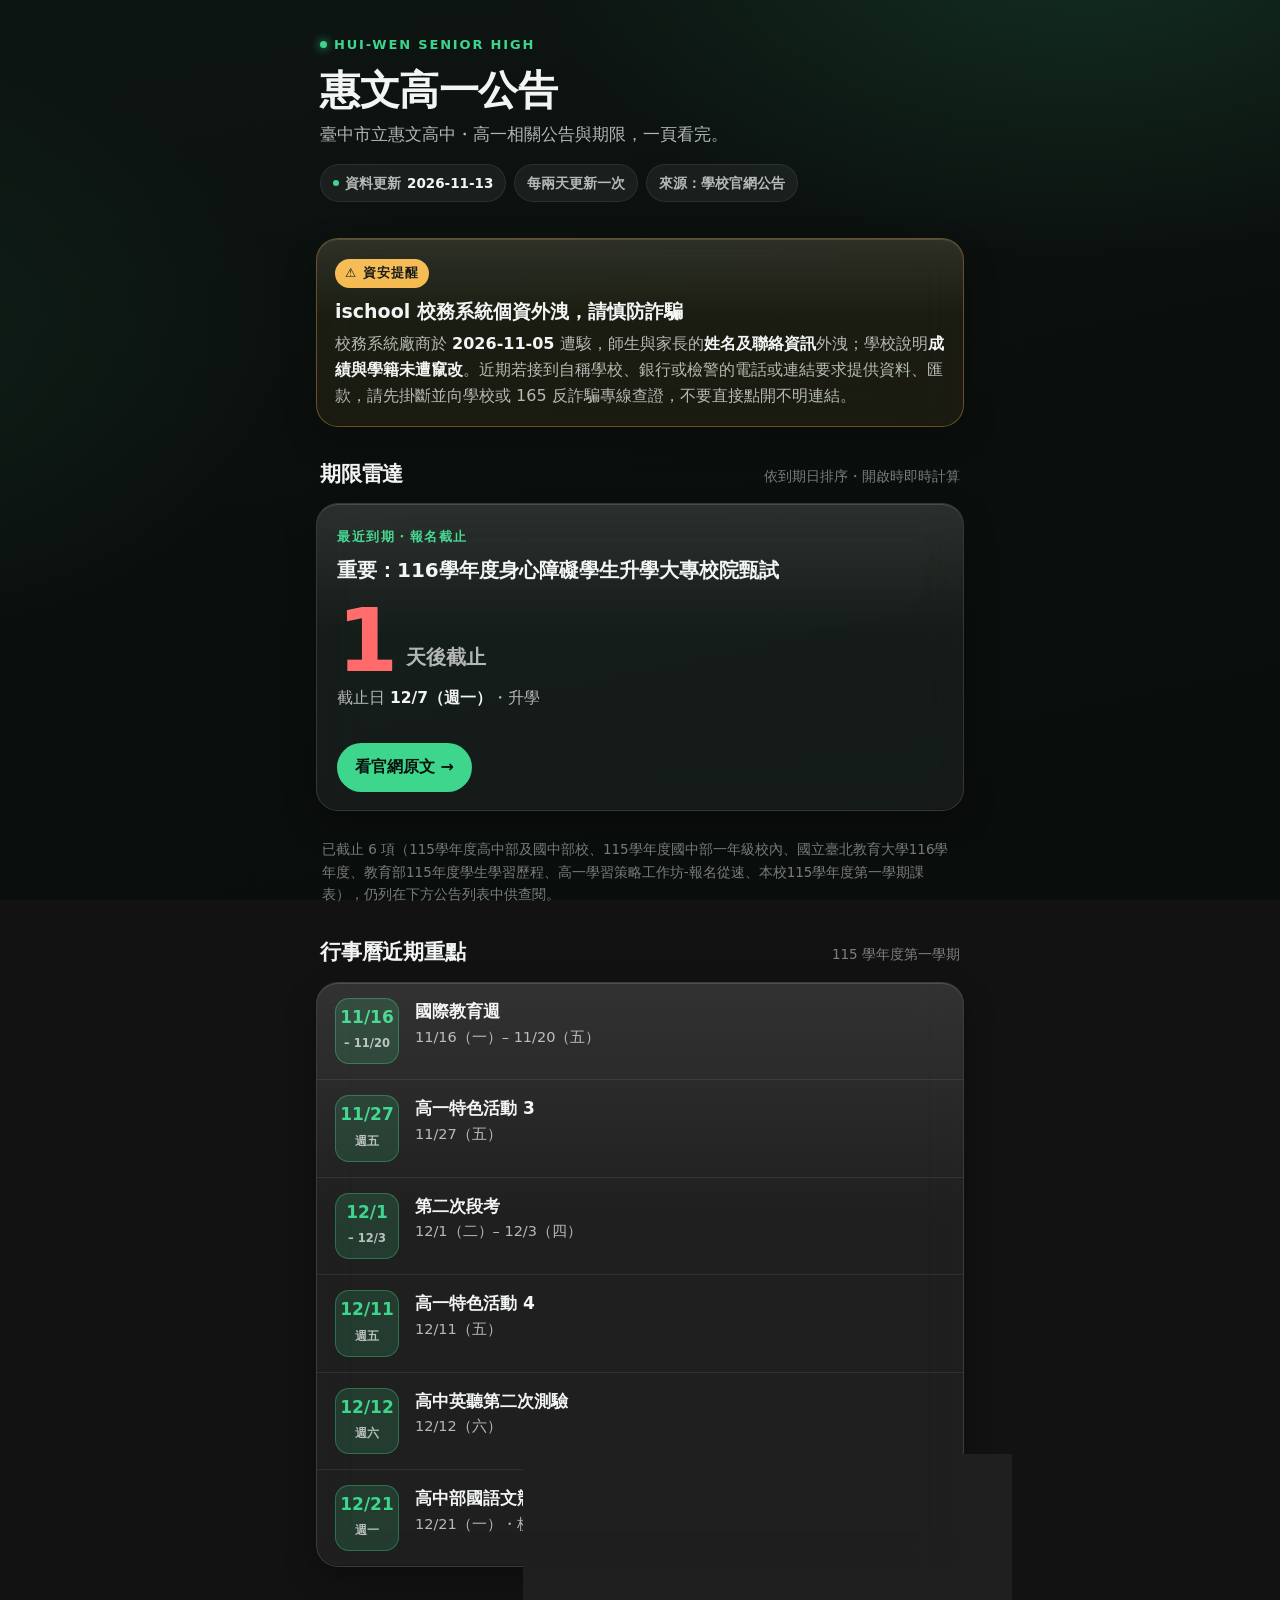
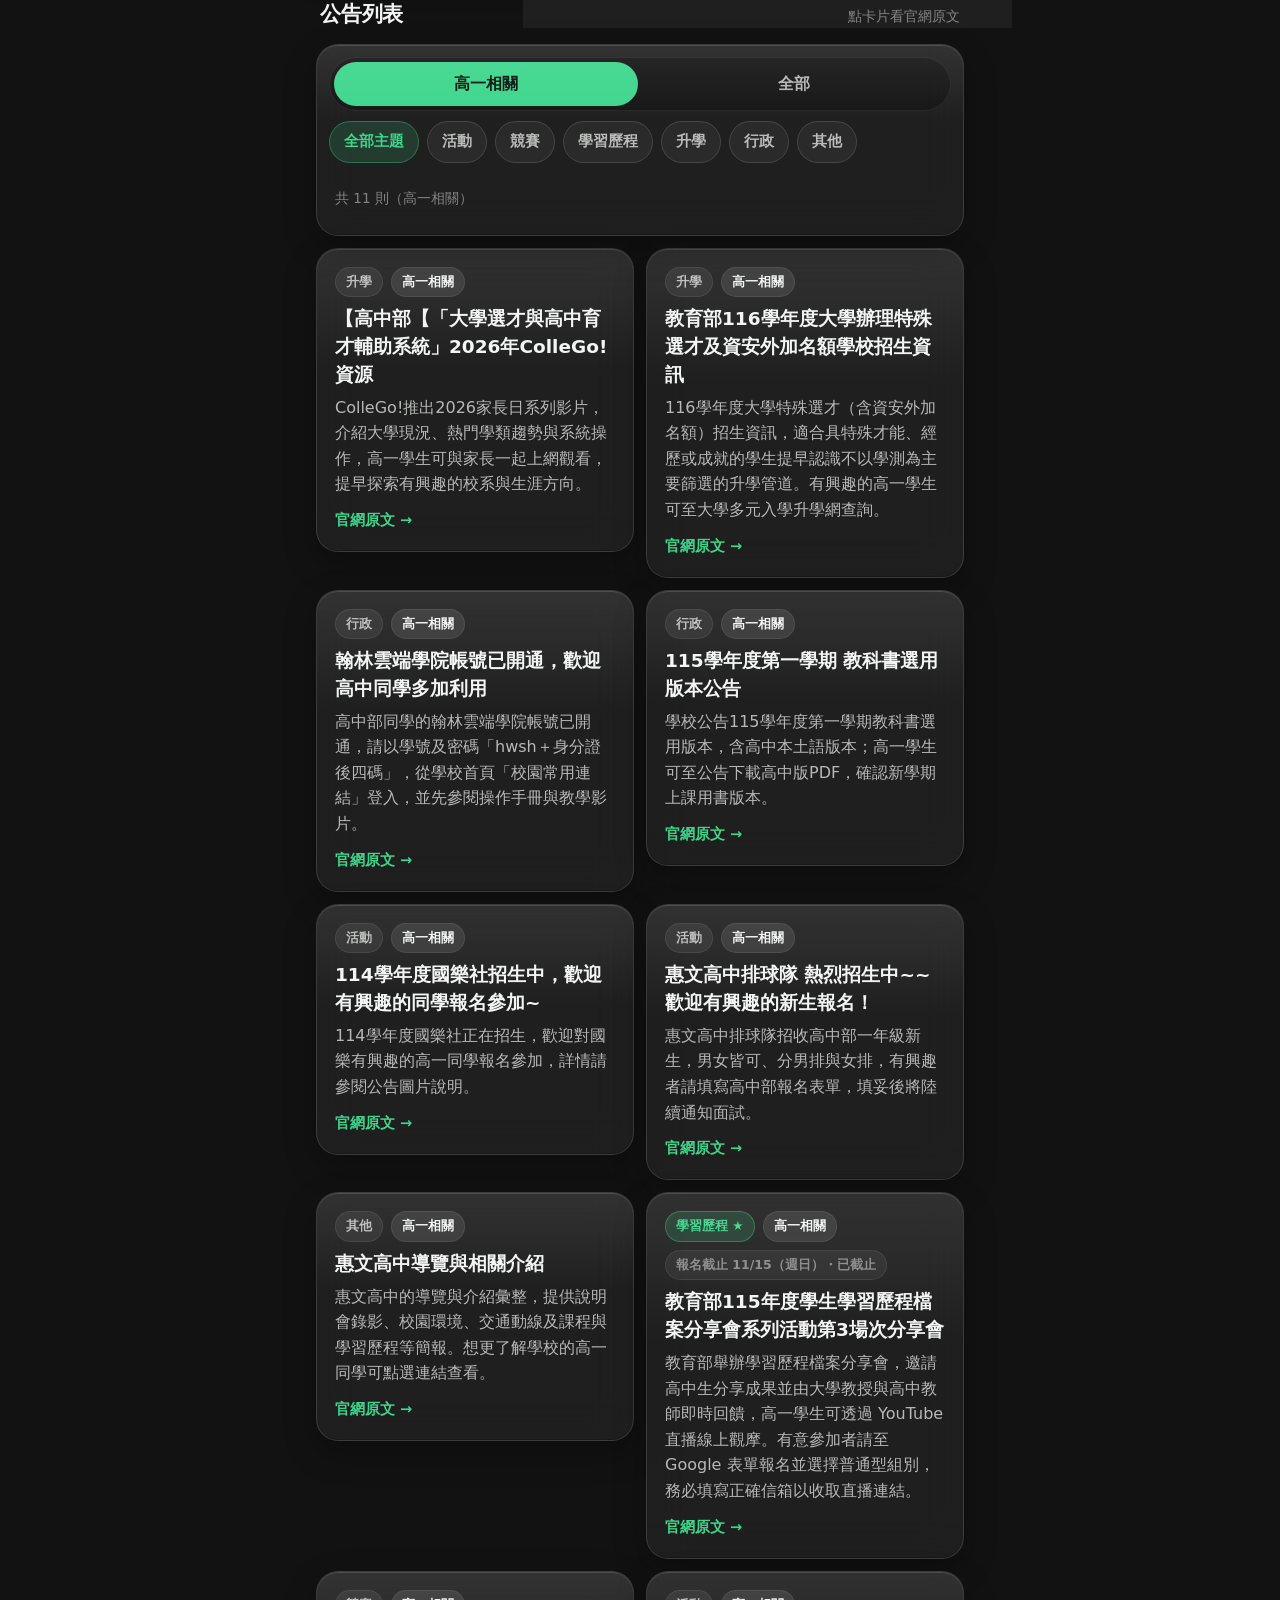
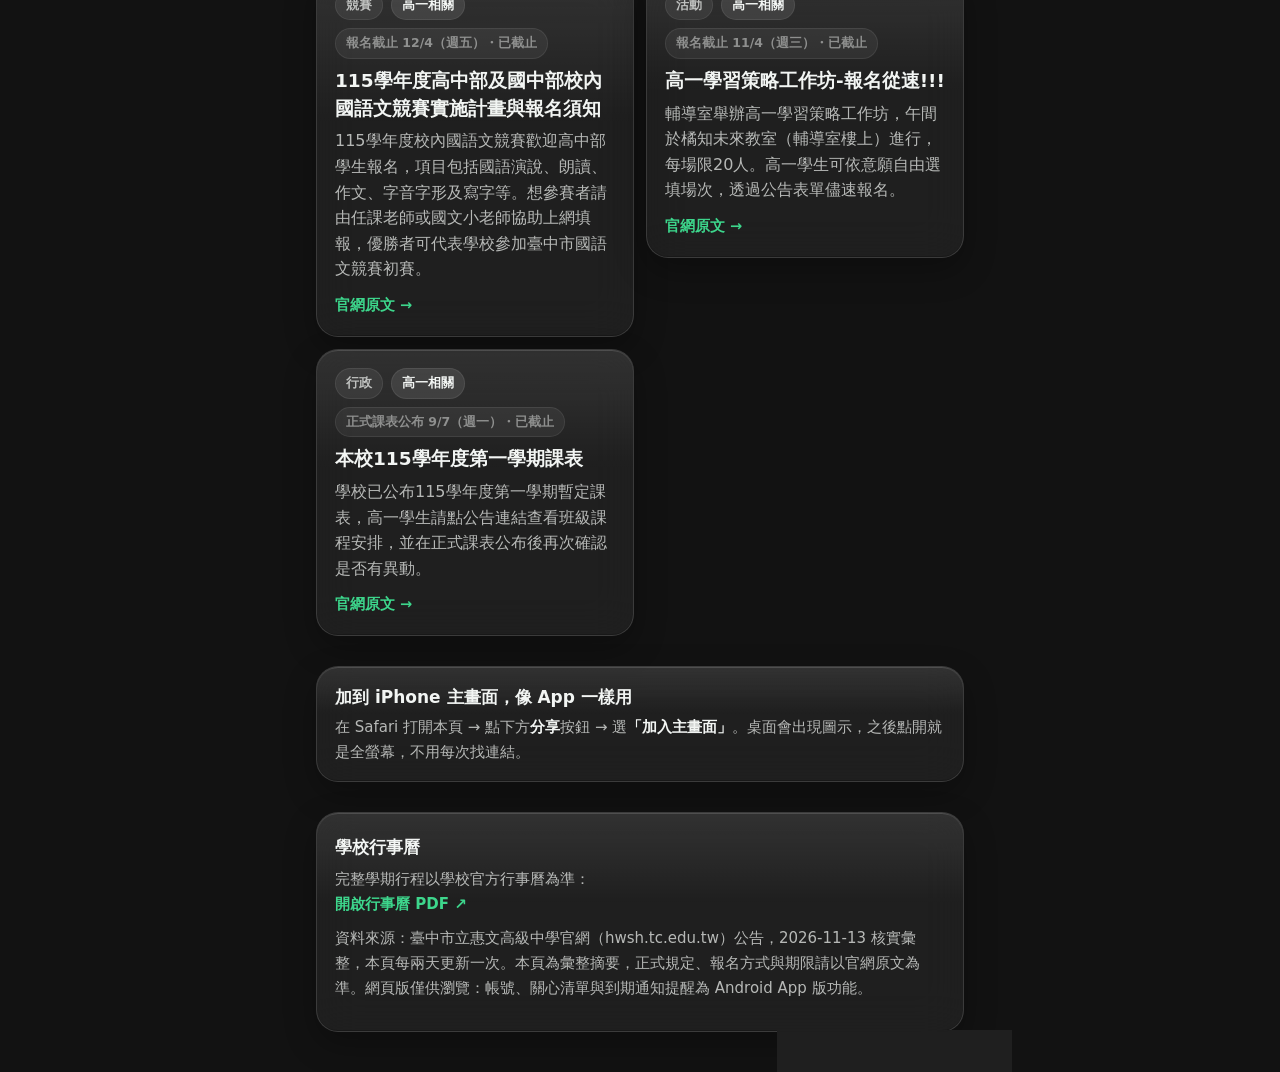
==== index.html @ 07654742 "惠文高一公告・網頁版（2026-11-13 資料）" ====
<!doctype html>
<html lang="zh-Hant">
<head>
<meta charset="utf-8">
<meta name="viewport" content="width=device-width, initial-scale=1, viewport-fit=cover">
<meta name="color-scheme" content="dark">
<meta name="theme-color" content="#0b100e">
<meta name="apple-mobile-web-app-capable" content="yes">
<meta name="mobile-web-app-capable" content="yes">
<meta name="apple-mobile-web-app-status-bar-style" content="black-translucent">
<meta name="apple-mobile-web-app-title" content="惠文高一公告">
<link rel="icon" href="data:,">
<title>惠文高一公告・網頁版</title>
<style>
:root{
--bg:#0b100e;
--accent:#3dd68c;
--accent-dim:rgba(61,214,140,.16);
--accent-border:rgba(61,214,140,.35);
--text:#f2f5f3;
--text-2:rgba(242,245,243,.72);
--text-3:rgba(242,245,243,.48);
--glass:rgba(255,255,255,.055);
--glass-strong:rgba(255,255,255,.085);
--border:rgba(255,255,255,.13);
--border-soft:rgba(255,255,255,.08);
--warn:#f5b84c;
--danger:#ff6b6b;
--orange:#ff9f43;
--radius:22px;
--radius-sm:14px;
}
*{box-sizing:border-box}
html{scroll-behavior:smooth}
body{
margin:0;
background:
radial-gradient(900px 520px at 85% -60px, rgba(61,214,140,.14), transparent 62%),
radial-gradient(700px 500px at -10% 38%, rgba(61,214,140,.07), transparent 60%),
linear-gradient(168deg,#0d1512 0%, #0b100e 42%, #090d0b 100%);
background-attachment:fixed;
color:var(--text);
font-family:-apple-system,BlinkMacSystemFont,"PingFang TC","PingFang SC","Noto Sans TC","Microsoft JhengHei",system-ui,sans-serif;
font-size:17px;
line-height:1.65;
-webkit-font-smoothing:antialiased;
padding: env(safe-area-inset-top) 0 env(safe-area-inset-bottom);
min-height:100dvh;
}
a{color:inherit}
.wrap{max-width:680px;margin:0 auto;padding:0 16px 40px}

/* ---------- glass ---------- */
.glass{
background:var(--glass);
border:1px solid var(--border);
border-radius:var(--radius);
-webkit-backdrop-filter:blur(20px) saturate(150%);
backdrop-filter:blur(20px) saturate(150%);
box-shadow: inset 0 1px 0 rgba(255,255,255,.14), inset 0 -1px 0 rgba(0,0,0,.18), 0 12px 32px rgba(0,0,0,.28);
position:relative;
}
.glass::before{
content:"";position:absolute;inset:0;border-radius:inherit;pointer-events:none;
background:linear-gradient(180deg, rgba(255,255,255,.09), rgba(255,255,255,0) 42%);
}

/* ---------- header ---------- */
header{padding:28px 4px 6px}
.eyebrow{
display:inline-flex;align-items:center;gap:7px;
font-size:13px;font-weight:700;letter-spacing:.14em;color:var(--accent);
text-transform:uppercase;
}
.eyebrow::before{content:"";width:7px;height:7px;border-radius:50%;background:var(--accent);box-shadow:0 0 10px var(--accent)}
h1{font-size:34px;line-height:1.2;font-weight:800;letter-spacing:-.01em;margin:10px 0 6px}
.subtitle{color:var(--text-2);font-size:17px;margin:0}
.meta-row{display:flex;flex-wrap:wrap;gap:8px;margin-top:16px}
.meta-chip{
display:inline-flex;align-items:center;gap:6px;
font-size:13.5px;font-weight:600;color:var(--text-2);
background:rgba(255,255,255,.06);border:1px solid var(--border-soft);
border-radius:999px;padding:7px 12px;min-height:36px;
-webkit-backdrop-filter:blur(12px);backdrop-filter:blur(12px);
}
.meta-chip b{color:var(--text);font-weight:700}
.meta-chip .dot{width:6px;height:6px;border-radius:50%;background:var(--accent)}

/* ---------- sections ---------- */
section{margin-top:30px}
.sec-head{display:flex;align-items:baseline;justify-content:space-between;gap:12px;padding:0 4px;margin-bottom:12px}
.sec-head h2{font-size:21px;font-weight:800;margin:0;letter-spacing:-.01em}
.sec-head .hint{font-size:13.5px;color:var(--text-3);white-space:nowrap}

/* ---------- alert ---------- */
.alert{
border-color:rgba(245,184,76,.35);
background:rgba(245,184,76,.07);
padding:18px 18px 16px;
}
.alert-tag{
display:inline-flex;align-items:center;gap:6px;
font-size:12.5px;font-weight:800;letter-spacing:.08em;
color:#0b100e;background:var(--warn);
border-radius:999px;padding:4px 10px;
}
.alert h3{font-size:19px;margin:10px 0 6px;line-height:1.4}
.alert p{margin:0;color:var(--text-2);font-size:16px}
.alert p b{color:var(--text)}
.alert a{color:var(--warn);font-weight:700;text-decoration:none;border-bottom:1px solid rgba(245,184,76,.4)}

/* ---------- radar hero ---------- */
.radar-hero{padding:22px 20px 18px;overflow:hidden}
.radar-hero .kicker{font-size:13px;font-weight:700;letter-spacing:.12em;color:var(--accent)}
.radar-hero h3{font-size:20px;line-height:1.45;margin:8px 0 4px;font-weight:700}
.radar-count{display:flex;align-items:flex-end;gap:10px;margin-top:14px}
.radar-count .num{
font-size:76px;line-height:.95;font-weight:800;letter-spacing:-.03em;
font-variant-numeric:tabular-nums;
}
.radar-count .unit{font-size:20px;font-weight:700;padding-bottom:8px;color:var(--text-2)}
.radar-count.urgent .num{color:var(--danger)}
.radar-count.soon .num{color:var(--orange)}
.radar-count.ok .num{color:var(--accent)}
.radar-date{color:var(--text-2);font-size:15.5px;margin-top:4px}
.radar-date b{color:var(--text)}
.radar-cta{
display:inline-flex;align-items:center;gap:6px;margin-top:16px;
background:var(--accent);color:#07130c;font-weight:800;font-size:16px;
border-radius:999px;padding:11px 18px;text-decoration:none;min-height:44px;
}
.radar-list{display:flex;flex-direction:column;gap:10px;margin-top:12px}
.radar-item{
display:flex;align-items:center;gap:14px;
padding:14px 16px;text-decoration:none;
}
.radar-item .days{
flex:0 0 auto;text-align:center;min-width:58px;
background:rgba(255,255,255,.06);border:1px solid var(--border-soft);
border-radius:var(--radius-sm);padding:6px 4px;
}
.radar-item .days b{display:block;font-size:22px;line-height:1.1;font-variant-numeric:tabular-nums}
.radar-item .days span{font-size:11.5px;color:var(--text-3);font-weight:600}
.radar-item .days.urgent b{color:var(--danger)}
.radar-item .days.soon b{color:var(--orange)}
.radar-item .body{flex:1;min-width:0}
.radar-item .t{font-size:16px;font-weight:700;line-height:1.4;display:-webkit-box;-webkit-line-clamp:2;-webkit-box-orient:vertical;overflow:hidden}
.radar-item .d{font-size:13.5px;color:var(--text-3);margin-top:2px}
.radar-item .arrow{color:var(--text-3);font-size:18px;flex:0 0 auto}
.radar-expired{font-size:13.5px;color:var(--text-3);padding:2px 6px 0}

/* ---------- calendar ---------- */
.cal-list{display:flex;flex-direction:column}
.cal-item{display:flex;gap:16px;padding:15px 18px}
.cal-item +.cal-item{border-top:1px solid var(--border-soft)}
.cal-date{
flex:0 0 64px;text-align:center;
background:var(--accent-dim);border:1px solid var(--accent-border);
border-radius:var(--radius-sm);padding:8px 2px;height:fit-content;
}
.cal-date b{display:block;font-size:17px;line-height:1.2;color:var(--accent);font-variant-numeric:tabular-nums}
.cal-date span{font-size:11.5px;color:var(--text-2);font-weight:600}
.cal-item .body{flex:1;padding-top:2px}
.cal-item .t{font-size:17px;font-weight:700;line-height:1.4}
.cal-item .d{font-size:14.5px;color:var(--text-2);margin-top:2px}

/* ---------- filters ---------- */
.filters{position:sticky;top:10px;z-index:20;padding:12px}
.seg{display:flex;background:rgba(0,0,0,.32);border:1px solid var(--border-soft);border-radius:999px;padding:4px;gap:4px}
.seg button{
flex:1;border:0;background:transparent;color:var(--text-2);
font:inherit;font-size:16px;font-weight:700;
border-radius:999px;padding:9px 8px;min-height:44px;cursor:pointer;
}
.seg button[aria-pressed="true"]{background:var(--accent);color:#07130c}
.topic-row{display:flex;flex-wrap:wrap;gap:8px;margin-top:10px}
.topic-row button{
border:1px solid var(--border);background:rgba(255,255,255,.05);color:var(--text-2);
font:inherit;font-size:14.5px;font-weight:600;
border-radius:999px;padding:8px 14px;min-height:38px;cursor:pointer;
}
.topic-row button[aria-pressed="true"]{background:var(--accent-dim);border-color:var(--accent-border);color:var(--accent)}
.count-line{font-size:13.5px;color:var(--text-3);padding:10px 6px 0}

/* ---------- cards ---------- */
.cards{display:flex;flex-direction:column;gap:12px;margin-top:12px}
.card{display:block;text-decoration:none;padding:18px}
.card-top{display:flex;align-items:center;gap:8px;flex-wrap:wrap;margin-bottom:8px}
.tag{
font-size:12.5px;font-weight:700;border-radius:999px;padding:4px 10px;
background:rgba(255,255,255,.07);border:1px solid var(--border-soft);color:var(--text-2);
}
.tag.topic-learning{background:var(--accent-dim);border-color:var(--accent-border);color:var(--accent)}
.tag.rel{background:rgba(255,255,255,.1);color:var(--text)}
.tag.dl{background:rgba(255,255,255,.06)}
.tag.dl.urgent{color:var(--danger);border-color:rgba(255,107,107,.4)}
.tag.dl.soon{color:var(--orange);border-color:rgba(255,159,67,.4)}
.tag.dl.expired{color:var(--text-3)}
.card h3{font-size:18.5px;line-height:1.5;margin:0 0 6px;font-weight:700}
.card p{margin:0;color:var(--text-2);font-size:16px;line-height:1.6}
.card .open{margin-top:12px;font-size:14.5px;font-weight:700;color:var(--accent);display:inline-flex;gap:5px;align-items:center}
.empty{padding:28px 20px;text-align:center;color:var(--text-2);font-size:16px}

/* ---------- install tip ---------- */
.tip{padding:16px 18px;margin-top:30px}
.tip h3{margin:0 0 4px;font-size:17px}
.tip p{margin:0;color:var(--text-2);font-size:15px}
.tip b{color:var(--text)}

/* ---------- footer ---------- */
footer{margin-top:30px;padding:20px 18px}
footer h3{margin:0 0 6px;font-size:17px}
footer p{margin:0 0 10px;color:var(--text-2);font-size:15px}
footer a{color:var(--accent);font-weight:700;text-decoration:none}
footer.src{font-size:13.5px;color:var(--text-3);margin-top:14px;padding-top:12px;border-top:1px solid var(--border-soft)}
@media (min-width:560px){
h1{font-size:40px}
.cards{display:grid;grid-template-columns:1fr 1fr;align-items:start}
.radar-count .num{font-size:88px}
}
@media (prefers-reduced-motion:reduce){html{scroll-behavior:auto}}
</style>
</head>
<body>
<div class="wrap">

<header>
<span class="eyebrow">Hui-Wen Senior High</span>
<h1>惠文高一公告</h1>
<p class="subtitle">臺中市立惠文高中・高一相關公告與期限，一頁看完。</p>
<div class="meta-row">
<span class="meta-chip"><span class="dot"></span>資料更新 <b>2026-11-13</b></span>
<span class="meta-chip">每兩天更新一次</span>
<span class="meta-chip">來源：學校官網公告</span>
</div>
</header>

<!-- 資安提示 -->
<section aria-label="資安提醒">
<div class="glass alert">
<span class="alert-tag">⚠ 資安提醒</span>
<h3>ischool 校務系統個資外洩，請慎防詐騙</h3>
<p>校務系統廠商於 <b>2026-11-05</b> 遭駭，師生與家長的<b>姓名及聯絡資訊</b>外洩；學校說明<b>成績與學籍未遭竄改</b>。近期若接到自稱學校、銀行或檢警的電話或連結要求提供資料、匯款，請先掛斷並向學校或 165 反詐騙專線查證，不要直接點開不明連結。</p>
</div>
</section>

<!-- 期限雷達 -->
<section aria-label="期限雷達">
<div class="sec-head"><h2>期限雷達</h2><span class="hint">依到期日排序・開啟時即時計算</span></div>
<div id="radarHero"></div>
<div class="radar-list" id="radarList"></div>
<p class="radar-expired" id="radarExpired"></p>
</section>

<!-- 行事曆重點 -->
<section aria-label="行事曆近期重點">
<div class="sec-head"><h2>行事曆近期重點</h2><span class="hint">115 學年度第一學期</span></div>
<div class="glass cal-list">
<div class="cal-item"><div class="cal-date"><b>11/16</b><span>– 11/20</span></div><div class="body"><div class="t">國際教育週</div><div class="d">11/16（一）– 11/20（五）</div></div></div>
<div class="cal-item"><div class="cal-date"><b>11/27</b><span>週五</span></div><div class="body"><div class="t">高一特色活動 3</div><div class="d">11/27（五）</div></div></div>
<div class="cal-item"><div class="cal-date"><b>12/1</b><span>– 12/3</span></div><div class="body"><div class="t">第二次段考</div><div class="d">12/1（二）– 12/3（四）</div></div></div>
<div class="cal-item"><div class="cal-date"><b>12/11</b><span>週五</span></div><div class="body"><div class="t">高一特色活動 4</div><div class="d">12/11（五）</div></div></div>
<div class="cal-item"><div class="cal-date"><b>12/12</b><span>週六</span></div><div class="body"><div class="t">高中英聽第二次測驗</div><div class="d">12/12（六）</div></div></div>
<div class="cal-item"><div class="cal-date"><b>12/21</b><span>週一</span></div><div class="body"><div class="t">高中部國語文競賽</div><div class="d">12/21（一）・校內報名至 12/4 截止</div></div></div>
</div>
</section>

<!-- 公告列表 -->
<section aria-label="公告列表">
<div class="sec-head"><h2>公告列表</h2><span class="hint">點卡片看官網原文</span></div>
<div class="glass filters">
<div class="seg" role="group" aria-label="相關範圍">
<button type="button" id="segRel" aria-pressed="true">高一相關</button>
<button type="button" id="segAll" aria-pressed="false">全部</button>
</div>
<div class="topic-row" id="topicRow" role="group" aria-label="主題篩選"></div>
<p class="count-line" id="countLine"></p>
</div>
<div class="cards" id="cards"></div>
</section>

<!-- 加入主畫面 -->
<div class="glass tip">
<h3>加到 iPhone 主畫面，像 App 一樣用</h3>
<p>在 Safari 打開本頁 → 點下方<b>分享</b>按鈕 → 選<b>「加入主畫面」</b>。桌面會出現圖示，之後點開就是全螢幕，不用每次找連結。</p>
</div>

<footer class="glass">
<h3>學校行事曆</h3>
<p>完整學期行程以學校官方行事曆為準：<br><a href="https://hwsh.tc.edu.tw/var/file/66/1066/img/386956800.pdf" target="_blank" rel="noopener">開啟行事曆 PDF ↗</a></p>
<p class="src">資料來源：臺中市立惠文高級中學官網（hwsh.tc.edu.tw）公告，2026-11-13 核實彙整，本頁每兩天更新一次。本頁為彙整摘要，正式規定、報名方式與期限請以官網原文為準。網頁版僅供瀏覽：帳號、關心清單與到期通知提醒為 Android App 版功能。</p>
</footer>

</div>

<script>
var DATA = [
{"title":"教育部115年度學生學習歷程檔案分享會系列活動第3場次分享會","url":"https://hwsh.tc.edu.tw/p/406-1066-645044,r71.php?Lang=zh-tw","deadline":"2026-11-15","deadline_label":"報名截止","topic":"學習歷程","relevant":true,"summary":"教育部舉辦學習歷程檔案分享會，邀請高中生分享成果並由大學教授與高中教師即時回饋，高一學生可透過 YouTube 直播線上觀摩。有意參加者請至 Google 表單報名並選擇普通型組別，務必填寫正確信箱以收取直播連結。"},
{"title":"115學年度高中部及國中部校內國語文競賽實施計畫與報名須知","url":"https://hwsh.tc.edu.tw/p/406-1066-637757,r4268.php?Lang=zh-tw","deadline":"2026-12-04","deadline_label":"報名截止","topic":"競賽","relevant":true,"summary":"115學年度校內國語文競賽歡迎高中部學生報名，項目包括國語演說、朗讀、作文、字音字形及寫字等。想參賽者請由任課老師或國文小老師協助上網填報，優勝者可代表學校參加臺中市國語文競賽初賽。"},
{"title":"高一學習策略工作坊-報名從速!!!","url":"https://hwsh.tc.edu.tw/p/406-1066-644368,r70.php?Lang=zh-tw","deadline":"2026-11-04","deadline_label":"報名截止","topic":"活動","relevant":true,"summary":"輔導室舉辦高一學習策略工作坊，午間於橘知未來教室（輔導室樓上）進行，每場限20人。高一學生可依意願自由選填場次，透過公告表單儘速報名。"},
{"title":"【高中部【「大學選才與高中育才輔助系統」2026年ColleGo!資源","url":"https://hwsh.tc.edu.tw/p/406-1066-641498,r71.php?Lang=zh-tw","deadline":null,"deadline_label":null,"topic":"升學","relevant":true,"summary":"ColleGo!推出2026家長日系列影片，介紹大學現況、熱門學類趨勢與系統操作，高一學生可與家長一起上網觀看，提早探索有興趣的校系與生涯方向。"},
{"title":"教育部116學年度大學辦理特殊選才及資安外加名額學校招生資訊","url":"https://hwsh.tc.edu.tw/p/406-1066-641495,r71.php?Lang=zh-tw","deadline":null,"deadline_label":null,"topic":"升學","relevant":true,"summary":"116學年度大學特殊選才（含資安外加名額）招生資訊，適合具特殊才能、經歷或成就的學生提早認識不以學測為主要篩選的升學管道。有興趣的高一學生可至大學多元入學升學網查詢。"},
{"title":"翰林雲端學院帳號已開通，歡迎高中同學多加利用","url":"https://hwsh.tc.edu.tw/p/406-1066-638830,r70.php?Lang=zh-tw","deadline":null,"deadline_label":null,"topic":"行政","relevant":true,"summary":"高中部同學的翰林雲端學院帳號已開通，請以學號及密碼「hwsh＋身分證後四碼」，從學校首頁「校園常用連結」登入，並先參閱操作手冊與教學影片。"},
{"title":"本校115學年度第一學期課表","url":"https://hwsh.tc.edu.tw/p/406-1066-624979,r4268.php?Lang=zh-tw","deadline":"2026-09-07","deadline_label":"正式課表公布","topic":"行政","relevant":true,"summary":"學校已公布115學年度第一學期暫定課表，高一學生請點公告連結查看班級課程安排，並在正式課表公布後再次確認是否有異動。"},
{"title":"115學年度第一學期 教科書選用版本公告","url":"https://hwsh.tc.edu.tw/p/406-1066-593194,r4268.php?Lang=zh-tw","deadline":null,"deadline_label":null,"topic":"行政","relevant":true,"summary":"學校公告115學年度第一學期教科書選用版本，含高中本土語版本；高一學生可至公告下載高中版PDF，確認新學期上課用書版本。"},
{"title":"114學年度國樂社招生中，歡迎有興趣的同學報名參加~","url":"https://hwsh.tc.edu.tw/p/406-1066-517833,r4268.php?Lang=zh-tw","deadline":null,"deadline_label":null,"topic":"活動","relevant":true,"summary":"114學年度國樂社正在招生，歡迎對國樂有興趣的高一同學報名參加，詳情請參閱公告圖片說明。"},
{"title":"惠文高中排球隊 熱烈招生中~~ 歡迎有興趣的新生報名！","url":"https://hwsh.tc.edu.tw/p/406-1066-480957,r4268.php?Lang=zh-tw","deadline":null,"deadline_label":null,"topic":"活動","relevant":true,"summary":"惠文高中排球隊招收高中部一年級新生，男女皆可、分男排與女排，有興趣者請填寫高中部報名表單，填妥後將陸續通知面試。"},
{"title":"惠文高中導覽與相關介紹","url":"https://hwsh.tc.edu.tw/p/406-1066-452970,r4268.php?Lang=zh-tw","deadline":null,"deadline_label":null,"topic":"其他","relevant":true,"summary":"惠文高中的導覽與介紹彙整，提供說明會錄影、校園環境、交通動線及課程與學習歷程等簡報。想更了解學校的高一同學可點選連結查看。"},
{"title":"重申學校辦理學習歷程等作業應符合個人資料保護法等相關規範，詳如說明，請查照。","url":"https://hwsh.tc.edu.tw/p/406-1066-649400,r70.php?Lang=zh-tw","deadline":null,"deadline_label":null,"topic":"學習歷程","relevant":false,"summary":"學校重申學習歷程平台個資規範的行政通知，主要對象為教職員。高一學生與家長若不同意建置電子簽名檔，可改將檔案列印簽名後掃描上傳，切勿截圖挪用家長在其他文件上的簽名。"},
{"title":"重要：116學年度身心障礙學生升學大專校院甄試","url":"https://hwsh.tc.edu.tw/p/406-1066-643255,r71.php?Lang=zh-tw","deadline":"2026-12-07","deadline_label":"報名截止","topic":"升學","relevant":false,"summary":"116學年度身心障礙學生升學大專校院甄試受理報名，對象為符合資格的應屆畢業生，高一學生尚無需報名；符合資格者應詳閱簡章，並透過學校團體報名、洽教務處特教組。"},
{"title":"國立臺北教育大學116學年度學士班音樂學系單獨招生相關資訊","url":"https://hwsh.tc.edu.tw/p/406-1066-642498,r71.php?Lang=zh-tw","deadline":"2026-11-20","deadline_label":"報名截止","topic":"升學","relevant":false,"summary":"國立臺北教育大學音樂學系辦理116學年度學士班單獨招生，共35名，依主修分組；有意報考的高三學生請詳閱簡章並完成網路繳費與報名。"},
{"title":"淡江大學-商管學院會計學系「116學年度繁星推薦新生獎學金」資訊","url":"https://hwsh.tc.edu.tw/p/406-1066-639322,r71.php?Lang=zh-tw","deadline":null,"deadline_label":null,"topic":"升學","relevant":false,"summary":"淡江大學會計學系為116學年度繁星推薦新生提供四年8學期學雜費全免、約24萬元獎學金，主要對象為應屆畢業生；對會計有興趣者可至該系網頁先了解。"},
{"title":"115學年度國中部一年級校內英語歌唱比賽實施計畫與參賽須知","url":"https://hwsh.tc.edu.tw/p/406-1066-637657,r4268.php?Lang=zh-tw","deadline":"2026-11-30","deadline_label":"繳交截止","topic":"競賽","relevant":false,"summary":"國中部一年級全體班級參加的校內英語歌唱比賽；高中部高一學生非參加對象，無需報名。"},
{"title":"康軒雲帳號已開通，歡迎國中部同學多加利用","url":"https://hwsh.tc.edu.tw/p/406-1066-637108,r4268.php?Lang=zh-tw","deadline":null,"deadline_label":null,"topic":"行政","relevant":false,"summary":"國中部康軒雲帳號開通公告，高一學生無需辦理。"},
{"title":"115學年度國內外","url":"https://hwsh.tc.edu.tw/p/406-1066-622274,r4268.php?Lang=zh-tw","deadline":null,"deadline_label":null,"topic":"升學","relevant":false,"summary":"學校公布115學年度應屆畢業生的國內外大學錄取榜單，詳細名單見附件。高一學生無需辦理，僅可作為未來升學方向的參考。"},
{"title":"115年度本校","url":"https://hwsh.tc.edu.tw/p/406-1066-613673,r4268.php?Lang=zh-tw","deadline":null,"deadline_label":null,"topic":"升學","relevant":false,"summary":"本校115年度國中部升學榜單，列出錄取臺中一中、臺中女中及直升惠文高中等學生名單。高一學生無需辦理，僅供參考查詢。"},
{"title":"賀! 本校115年會考成績優異表現!","url":"https://hwsh.tc.edu.tw/p/406-1066-603489,r4268.php?Lang=zh-tw","deadline":null,"deadline_label":null,"topic":"升學","relevant":false,"summary":"國中部在國中教育會考成績表現優異的賀訊，屬國中部學生升學資訊，高一學生無需採取任何行動。"}
];

function startOfDay(d){ return new Date(d.getFullYear(), d.getMonth(), d.getDate());}
function parseDate(s){ var p=s.split("-"); return new Date(+p[0], +p[1]-1, +p[2]);}
function daysLeft(deadline){
var today = startOfDay(new Date());
var target = parseDate(deadline);
return Math.round((target - today)/86400000);
}
function fmtDate(s){
var d = parseDate(s);
var wk = ["日","一","二","三","四","五","六"][d.getDay()];
return (d.getMonth()+1)+"/"+d.getDate()+"（週"+wk+"）";
}
function urgency(days){
if(days < 0) return "expired";
if(days <= 3) return "urgent";
if(days <= 10) return "soon";
return "ok";
}
function esc(s){ return s.replace(/&/g,"&amp;").replace(/</g,"&lt;").replace(/>/g,"&gt;").replace(/"/g,"&quot;");}

/* ----- 期限雷達 ----- */
(function(){
var withDl = DATA.filter(function(x){ return x.deadline;}).map(function(x){
return { item:x, days:daysLeft(x.deadline)};
});
var upcoming = withDl.filter(function(x){ return x.days >= 0;}).sort(function(a,b){ return a.days-b.days;});
var expired = withDl.filter(function(x){ return x.days < 0;}).sort(function(a,b){ return b.days-a.days;});
var hero = document.getElementById("radarHero");
var list = document.getElementById("radarList");
var expEl = document.getElementById("radarExpired");

if(upcoming.length === 0){
hero.innerHTML = '<div class="glass radar-hero"><div class="kicker">期限雷達</div><h3>目前沒有即將到期的事項</h3><p class="radar-date">有新期限時會出現在這裡。</p></div>';
} else {
var first = upcoming[0];
var u = urgency(first.days);
var dayText = first.days === 0? "今天": String(first.days);
var unitText = first.days === 0? "截止": "天後截止";
hero.innerHTML =
'<div class="glass radar-hero">' +
'<div class="kicker">最近到期・' + esc(first.item.deadline_label || "期限") + '</div>' +
'<h3>' + esc(first.item.title) + '</h3>' +
'<div class="radar-count ' + u + '"><span class="num">' + dayText + '</span><span class="unit">' + unitText + '</span></div>' +
'<p class="radar-date">截止日 <b>' + fmtDate(first.item.deadline) + '</b>・' + esc(first.item.topic) + (first.item.relevant? '・高一相關': '') + '</p>' +
'<a class="radar-cta" href="' + esc(first.item.url) + '" target="_blank" rel="noopener">看官網原文 →</a>' +
'</div>';

var rest = upcoming.slice(1);
list.innerHTML = rest.map(function(x){
var uu = urgency(x.days);
return '<a class="glass radar-item" href="' + esc(x.item.url) + '" target="_blank" rel="noopener">' +
'<span class="days ' + uu + '"><b>' + (x.days===0? "今": x.days) + '</b><span>' + (x.days===0? "截止": "天後") + '</span></span>' +
'<span class="body"><span class="t">' + esc(x.item.title) + '</span>' +
'<span class="d" style="display:block">' + fmtDate(x.item.deadline) + ' ' + esc(x.item.deadline_label||"") + '・' + esc(x.item.topic) + '</span></span>' +
'<span class="arrow">›</span></a>';
}).join("");
}
if(expired.length){
expEl.textContent = "已截止 " + expired.length + " 項（" + expired.map(function(x){ return x.item.title.replace(/]*】/g,"").slice(0,14);}).join("、") + "），仍列在下方公告列表中供查閱。";
}
})();

/* ----- 公告列表 ----- */
var TOPICS = ["全部主題","活動","競賽","學習歷程","升學","行政","其他"];
var state = { scope:"relevant", topic:"全部主題"};
var topicRow = document.getElementById("topicRow");
var cardsEl = document.getElementById("cards");
var countEl = document.getElementById("countLine");
var segRel = document.getElementById("segRel");
var segAll = document.getElementById("segAll");

topicRow.innerHTML = TOPICS.map(function(t){
return '<button type="button" data-topic="' + t + '" aria-pressed="' + (t===state.topic) + '">' + t + '</button>';
}).join("");

function dlTag(item){
if(!item.deadline) return "";
var d = daysLeft(item.deadline);
var u = urgency(d);
var txt;
if(d < 0) txt = item.deadline_label + " " + fmtDate(item.deadline) + "・已截止";
else if(d === 0) txt = item.deadline_label + " " + fmtDate(item.deadline) + "・今天截止";
else txt = item.deadline_label + " " + fmtDate(item.deadline) + "・剩 " + d + " 天";
return '<span class="tag dl ' + u + '">' + esc(txt) + '</span>';
}

function render(){
segRel.setAttribute("aria-pressed", state.scope==="relevant");
segAll.setAttribute("aria-pressed", state.scope==="all");
var btns = topicRow.querySelectorAll("button");
for(var i=0;i<btns.length;i++){
btns[i].setAttribute("aria-pressed", btns[i].getAttribute("data-topic")===state.topic);
}
var items = DATA.filter(function(x){
if(state.scope==="relevant" &&!x.relevant) return false;
if(state.topic!=="全部主題" && x.topic!==state.topic) return false;
return true;
});
/* 有期限且未過期的排前面（近到遠），其餘維持原順序，已過期沉底 */
var withIdx = items.map(function(x,i){ return {x:x,i:i};});
withIdx.sort(function(a,b){
var da = a.x.deadline? daysLeft(a.x.deadline): null;
var db = b.x.deadline? daysLeft(b.x.deadline): null;
var ga = da===null? 1: (da<0? 2: 0);
var gb = db===null? 1: (db<0? 2: 0);
if(ga!==gb) return ga-gb;
if(ga===0 && da!==db) return da-db;
return a.i-b.i;
});
countEl.textContent = "共 " + items.length + " 則" + (state.scope==="relevant"? "（高一相關）": "（全部公告）") + (state.topic!=="全部主題"? "・主題：" + state.topic: "");
if(items.length===0){
cardsEl.innerHTML = '<div class="glass empty">這個組合目前沒有公告，換個主題或切到「全部」看看。</div>';
return;
}
cardsEl.innerHTML = withIdx.map(function(w){
var x = w.x;
var tags = '<span class="tag' + (x.topic==="學習歷程"? " topic-learning": "") + '">' + esc(x.topic) + (x.topic==="學習歷程"? " ★": "") + '</span>';
if(x.relevant) tags += '<span class="tag rel">高一相關</span>';
tags += dlTag(x);
return '<a class="glass card" href="' + esc(x.url) + '" target="_blank" rel="noopener">' +
'<span class="card-top" style="display:flex">' + tags + '</span>' +
'<h3>' + esc(x.title) + '</h3>' +
'<p>' + esc(x.summary) + '</p>' +
'<span class="open">官網原文 →</span></a>';
}).join("");
}
segRel.addEventListener("click", function(){ state.scope="relevant"; render();});
segAll.addEventListener("click", function(){ state.scope="all"; render();});
topicRow.addEventListener("click", function(e){
var b = e.target.closest("button");
if(!b) return;
state.topic = b.getAttribute("data-topic");
render();
});
render();
</script>
</body>
</html>
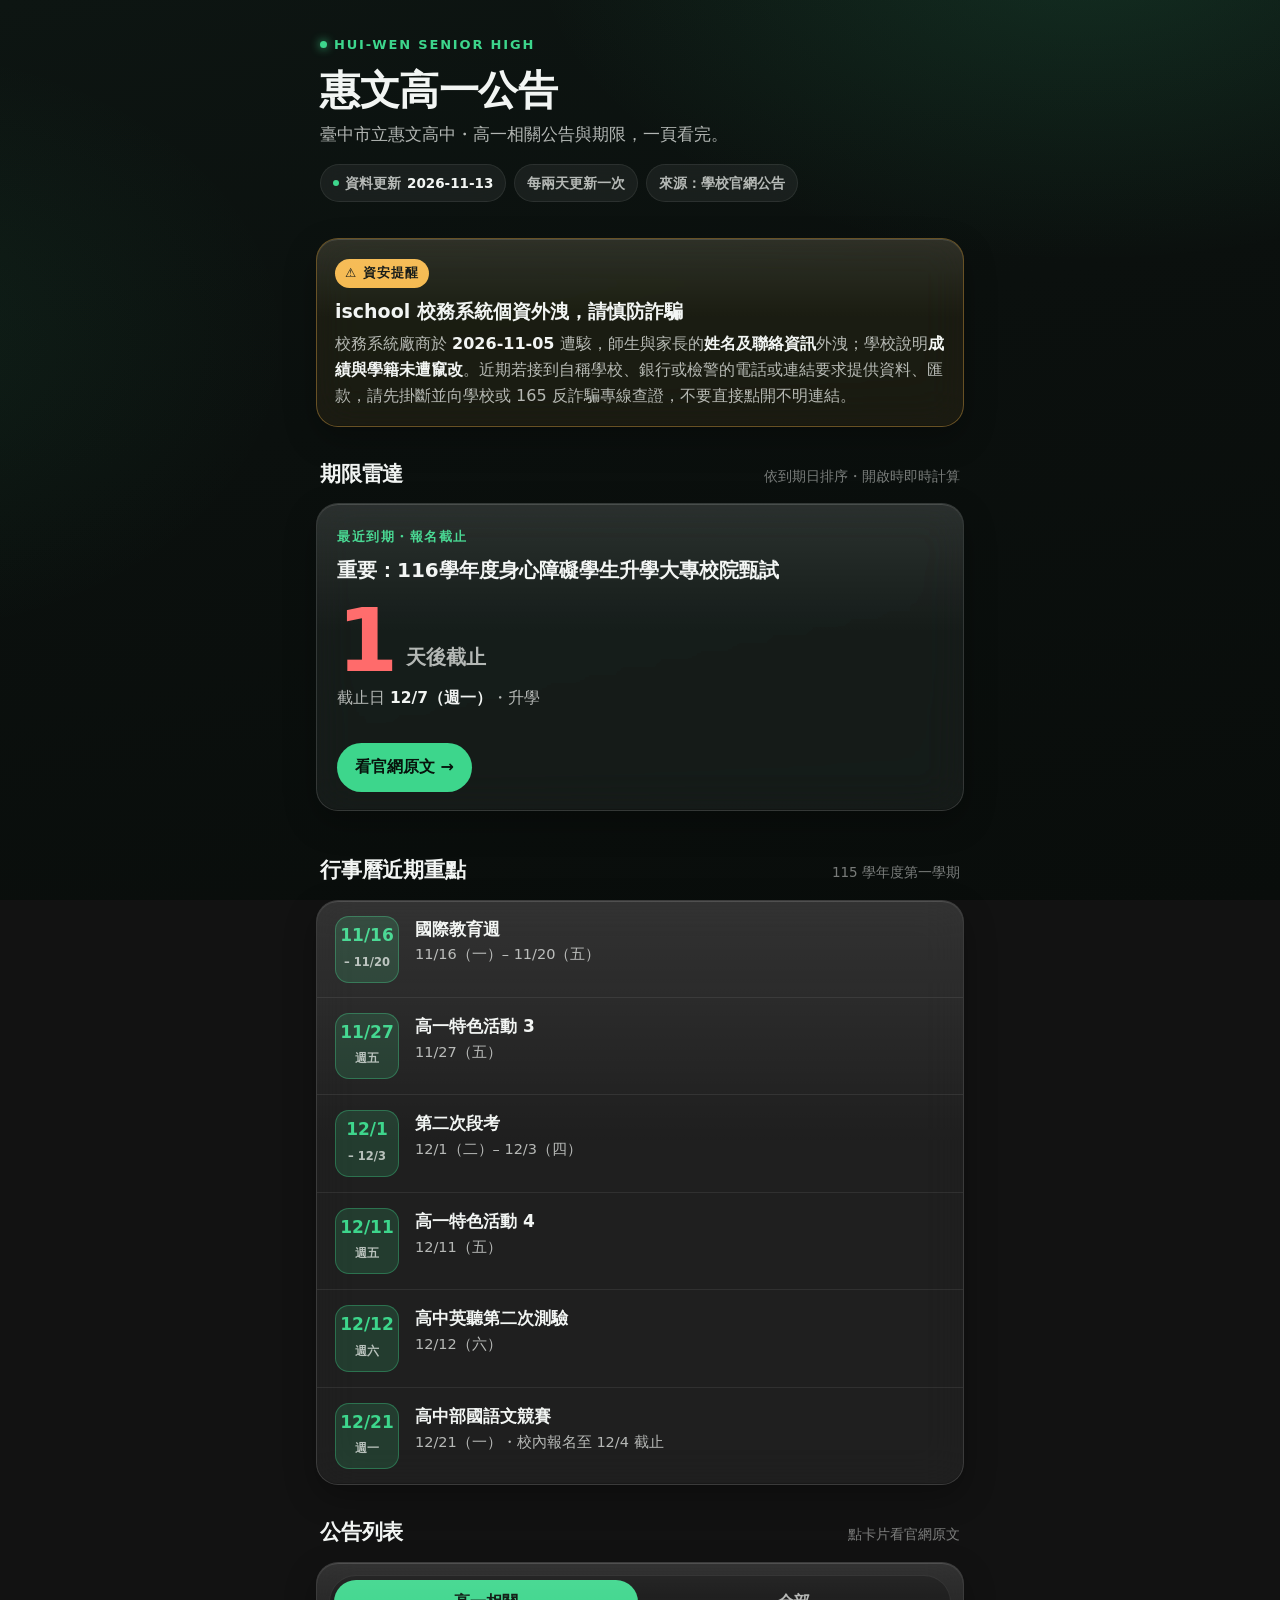
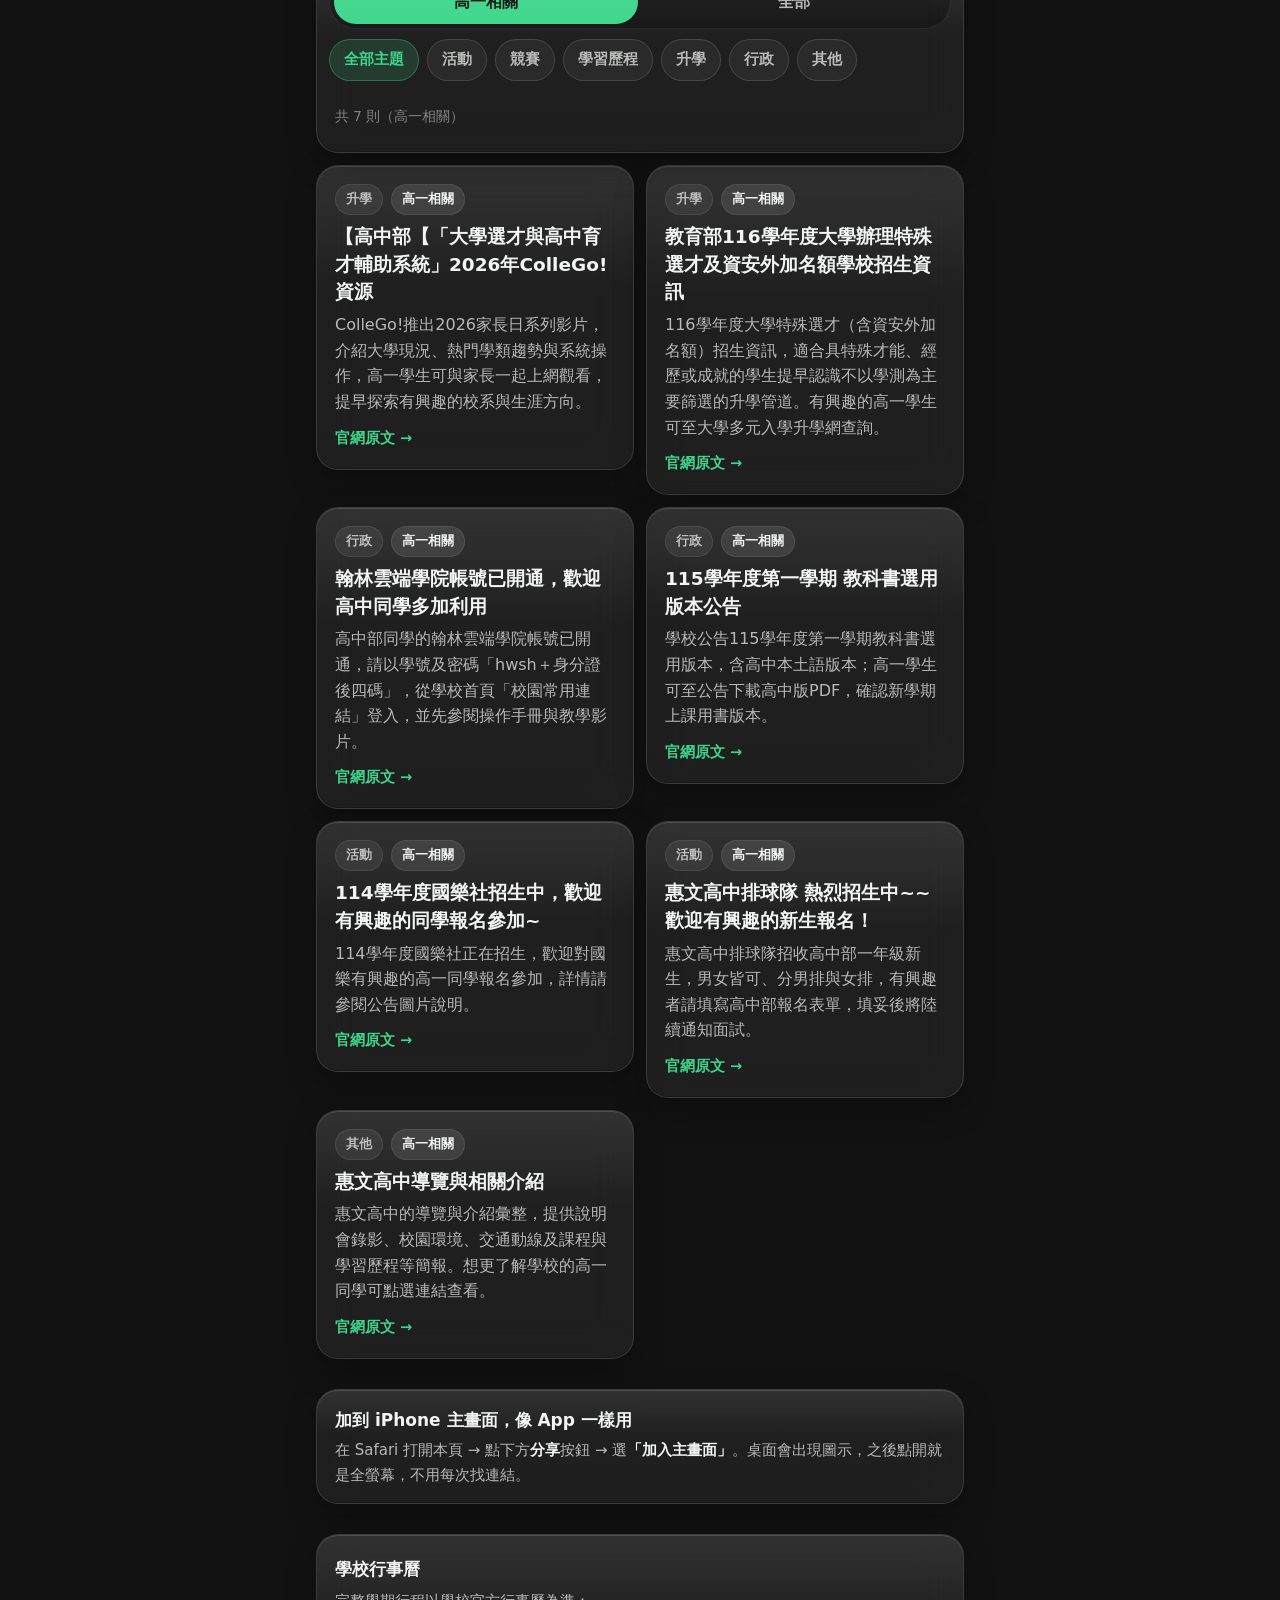
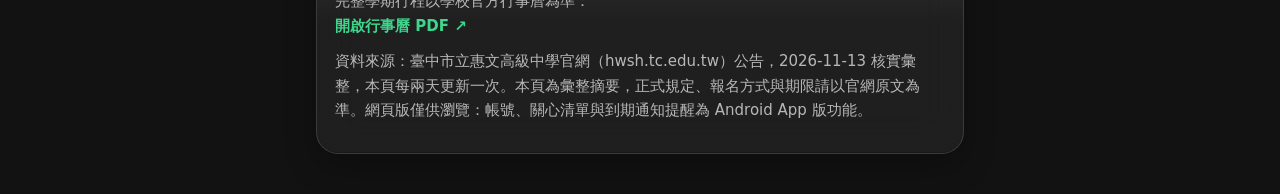
==== commit 94a3cd3b: "網頁版：移除已過期公告，開啟時自動隱藏過期項目" ====
--- a/index.html
+++ b/index.html
@@ -147,7 +147,6 @@
 .radar-item .t{font-size:16px;font-weight:700;line-height:1.4;display:-webkit-box;-webkit-line-clamp:2;-webkit-box-orient:vertical;overflow:hidden}
 .radar-item .d{font-size:13.5px;color:var(--text-3);margin-top:2px}
 .radar-item .arrow{color:var(--text-3);font-size:18px;flex:0 0 auto}
-.radar-expired{font-size:13.5px;color:var(--text-3);padding:2px 6px 0}
 
 /* ---------- calendar ---------- */
 .cal-list{display:flex;flex-direction:column}
@@ -195,7 +194,6 @@
 .tag.dl{background:rgba(255,255,255,.06)}
 .tag.dl.urgent{color:var(--danger);border-color:rgba(255,107,107,.4)}
 .tag.dl.soon{color:var(--orange);border-color:rgba(255,159,67,.4)}
-.tag.dl.expired{color:var(--text-3)}
 .card h3{font-size:18.5px;line-height:1.5;margin:0 0 6px;font-weight:700}
 .card p{margin:0;color:var(--text-2);font-size:16px;line-height:1.6}
 .card .open{margin-top:12px;font-size:14.5px;font-weight:700;color:var(--accent);display:inline-flex;gap:5px;align-items:center}
@@ -249,7 +247,6 @@
 <div class="sec-head"><h2>期限雷達</h2><span class="hint">依到期日排序・開啟時即時計算</span></div>
 <div id="radarHero"></div>
 <div class="radar-list" id="radarList"></div>
-<p class="radar-expired" id="radarExpired"></p>
 </section>
 
 <!-- 行事曆重點 -->
@@ -297,11 +294,9 @@
 var DATA = [
 {"title":"教育部115年度學生學習歷程檔案分享會系列活動第3場次分享會","url":"https://hwsh.tc.edu.tw/p/406-1066-645044,r71.php?Lang=zh-tw","deadline":"2026-11-15","deadline_label":"報名截止","topic":"學習歷程","relevant":true,"summary":"教育部舉辦學習歷程檔案分享會，邀請高中生分享成果並由大學教授與高中教師即時回饋，高一學生可透過 YouTube 直播線上觀摩。有意參加者請至 Google 表單報名並選擇普通型組別，務必填寫正確信箱以收取直播連結。"},
 {"title":"115學年度高中部及國中部校內國語文競賽實施計畫與報名須知","url":"https://hwsh.tc.edu.tw/p/406-1066-637757,r4268.php?Lang=zh-tw","deadline":"2026-12-04","deadline_label":"報名截止","topic":"競賽","relevant":true,"summary":"115學年度校內國語文競賽歡迎高中部學生報名，項目包括國語演說、朗讀、作文、字音字形及寫字等。想參賽者請由任課老師或國文小老師協助上網填報，優勝者可代表學校參加臺中市國語文競賽初賽。"},
-{"title":"高一學習策略工作坊-報名從速!!!","url":"https://hwsh.tc.edu.tw/p/406-1066-644368,r70.php?Lang=zh-tw","deadline":"2026-11-04","deadline_label":"報名截止","topic":"活動","relevant":true,"summary":"輔導室舉辦高一學習策略工作坊，午間於橘知未來教室（輔導室樓上）進行，每場限20人。高一學生可依意願自由選填場次，透過公告表單儘速報名。"},
 {"title":"【高中部【「大學選才與高中育才輔助系統」2026年ColleGo!資源","url":"https://hwsh.tc.edu.tw/p/406-1066-641498,r71.php?Lang=zh-tw","deadline":null,"deadline_label":null,"topic":"升學","relevant":true,"summary":"ColleGo!推出2026家長日系列影片，介紹大學現況、熱門學類趨勢與系統操作，高一學生可與家長一起上網觀看，提早探索有興趣的校系與生涯方向。"},
 {"title":"教育部116學年度大學辦理特殊選才及資安外加名額學校招生資訊","url":"https://hwsh.tc.edu.tw/p/406-1066-641495,r71.php?Lang=zh-tw","deadline":null,"deadline_label":null,"topic":"升學","relevant":true,"summary":"116學年度大學特殊選才（含資安外加名額）招生資訊，適合具特殊才能、經歷或成就的學生提早認識不以學測為主要篩選的升學管道。有興趣的高一學生可至大學多元入學升學網查詢。"},
 {"title":"翰林雲端學院帳號已開通，歡迎高中同學多加利用","url":"https://hwsh.tc.edu.tw/p/406-1066-638830,r70.php?Lang=zh-tw","deadline":null,"deadline_label":null,"topic":"行政","relevant":true,"summary":"高中部同學的翰林雲端學院帳號已開通，請以學號及密碼「hwsh＋身分證後四碼」，從學校首頁「校園常用連結」登入，並先參閱操作手冊與教學影片。"},
-{"title":"本校115學年度第一學期課表","url":"https://hwsh.tc.edu.tw/p/406-1066-624979,r4268.php?Lang=zh-tw","deadline":"2026-09-07","deadline_label":"正式課表公布","topic":"行政","relevant":true,"summary":"學校已公布115學年度第一學期暫定課表，高一學生請點公告連結查看班級課程安排，並在正式課表公布後再次確認是否有異動。"},
 {"title":"115學年度第一學期 教科書選用版本公告","url":"https://hwsh.tc.edu.tw/p/406-1066-593194,r4268.php?Lang=zh-tw","deadline":null,"deadline_label":null,"topic":"行政","relevant":true,"summary":"學校公告115學年度第一學期教科書選用版本，含高中本土語版本；高一學生可至公告下載高中版PDF，確認新學期上課用書版本。"},
 {"title":"114學年度國樂社招生中，歡迎有興趣的同學報名參加~","url":"https://hwsh.tc.edu.tw/p/406-1066-517833,r4268.php?Lang=zh-tw","deadline":null,"deadline_label":null,"topic":"活動","relevant":true,"summary":"114學年度國樂社正在招生，歡迎對國樂有興趣的高一同學報名參加，詳情請參閱公告圖片說明。"},
 {"title":"惠文高中排球隊 熱烈招生中~~ 歡迎有興趣的新生報名！","url":"https://hwsh.tc.edu.tw/p/406-1066-480957,r4268.php?Lang=zh-tw","deadline":null,"deadline_label":null,"topic":"活動","relevant":true,"summary":"惠文高中排球隊招收高中部一年級新生，男女皆可、分男排與女排，有興趣者請填寫高中部報名表單，填妥後將陸續通知面試。"},
@@ -330,7 +325,6 @@
 return (d.getMonth()+1)+"/"+d.getDate()+"（週"+wk+"）";
 }
 function urgency(days){
-if(days < 0) return "expired";
 if(days <= 3) return "urgent";
 if(days <= 10) return "soon";
 return "ok";
@@ -343,10 +337,8 @@
 return { item:x, days:daysLeft(x.deadline)};
 });
 var upcoming = withDl.filter(function(x){ return x.days >= 0;}).sort(function(a,b){ return a.days-b.days;});
-var expired = withDl.filter(function(x){ return x.days < 0;}).sort(function(a,b){ return b.days-a.days;});
 var hero = document.getElementById("radarHero");
 var list = document.getElementById("radarList");
-var expEl = document.getElementById("radarExpired");
 
 if(upcoming.length === 0){
 hero.innerHTML = '<div class="glass radar-hero"><div class="kicker">期限雷達</div><h3>目前沒有即將到期的事項</h3><p class="radar-date">有新期限時會出現在這裡。</p></div>';
@@ -374,9 +366,6 @@
 '<span class="arrow">›</span></a>';
 }).join("");
 }
-if(expired.length){
-expEl.textContent = "已截止 " + expired.length + " 項（" + expired.map(function(x){ return x.item.title.replace(/]*】/g,"").slice(0,14);}).join("、") + "），仍列在下方公告列表中供查閱。";
-}
 })();
 
 /* ----- 公告列表 ----- */
@@ -397,8 +386,7 @@
 var d = daysLeft(item.deadline);
 var u = urgency(d);
 var txt;
-if(d < 0) txt = item.deadline_label + " " + fmtDate(item.deadline) + "・已截止";
-else if(d === 0) txt = item.deadline_label + " " + fmtDate(item.deadline) + "・今天截止";
+if(d === 0) txt = item.deadline_label + " " + fmtDate(item.deadline) + "・今天截止";
 else txt = item.deadline_label + " " + fmtDate(item.deadline) + "・剩 " + d + " 天";
 return '<span class="tag dl ' + u + '">' + esc(txt) + '</span>';
 }
@@ -411,17 +399,18 @@
 btns[i].setAttribute("aria-pressed", btns[i].getAttribute("data-topic")===state.topic);
 }
 var items = DATA.filter(function(x){
+if(x.deadline && daysLeft(x.deadline) < 0) return false;
 if(state.scope==="relevant" &&!x.relevant) return false;
 if(state.topic!=="全部主題" && x.topic!==state.topic) return false;
 return true;
 });
-/* 有期限且未過期的排前面（近到遠），其餘維持原順序，已過期沉底 */
+/* 有期限的排前面（近到遠），其餘維持原順序 */
 var withIdx = items.map(function(x,i){ return {x:x,i:i};});
 withIdx.sort(function(a,b){
 var da = a.x.deadline? daysLeft(a.x.deadline): null;
 var db = b.x.deadline? daysLeft(b.x.deadline): null;
-var ga = da===null? 1: (da<0? 2: 0);
-var gb = db===null? 1: (db<0? 2: 0);
+var ga = da===null? 1: 0;
+var gb = db===null? 1: 0;
 if(ga!==gb) return ga-gb;
 if(ga===0 && da!==db) return da-db;
 return a.i-b.i;
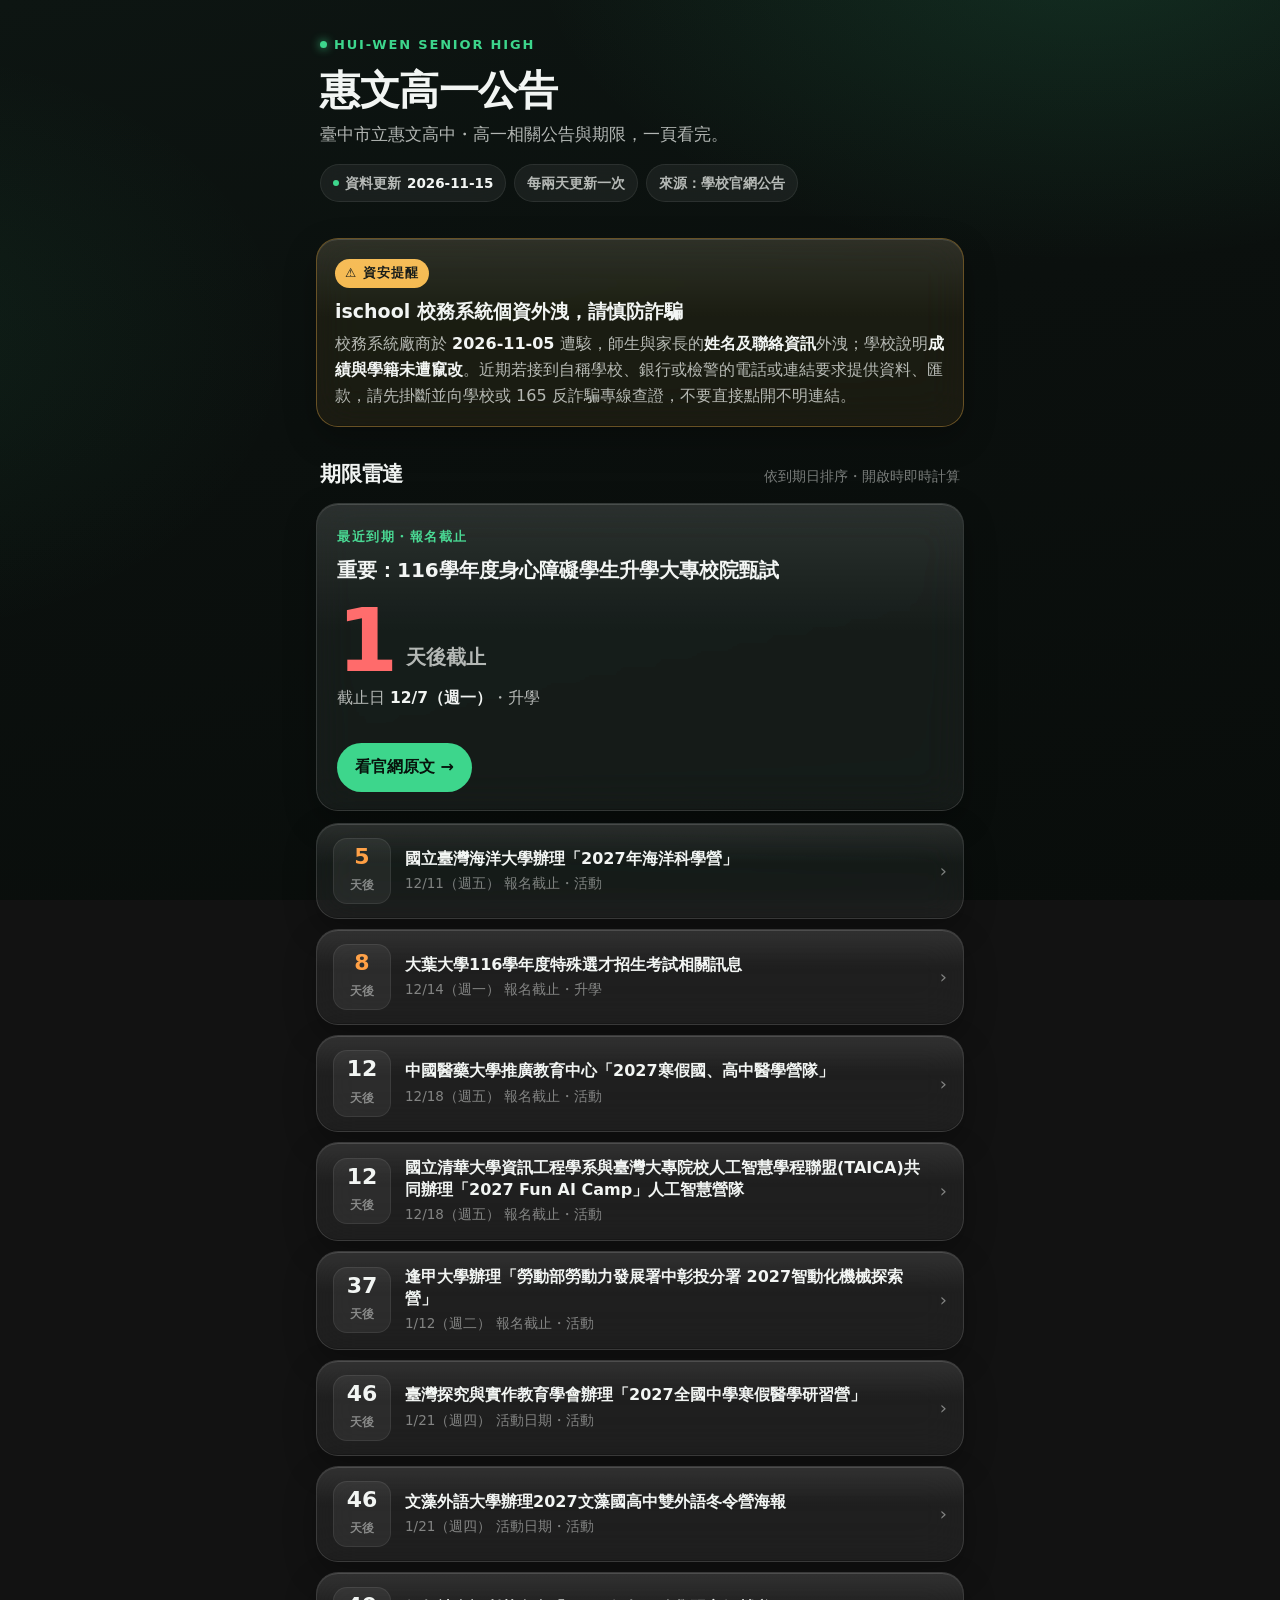
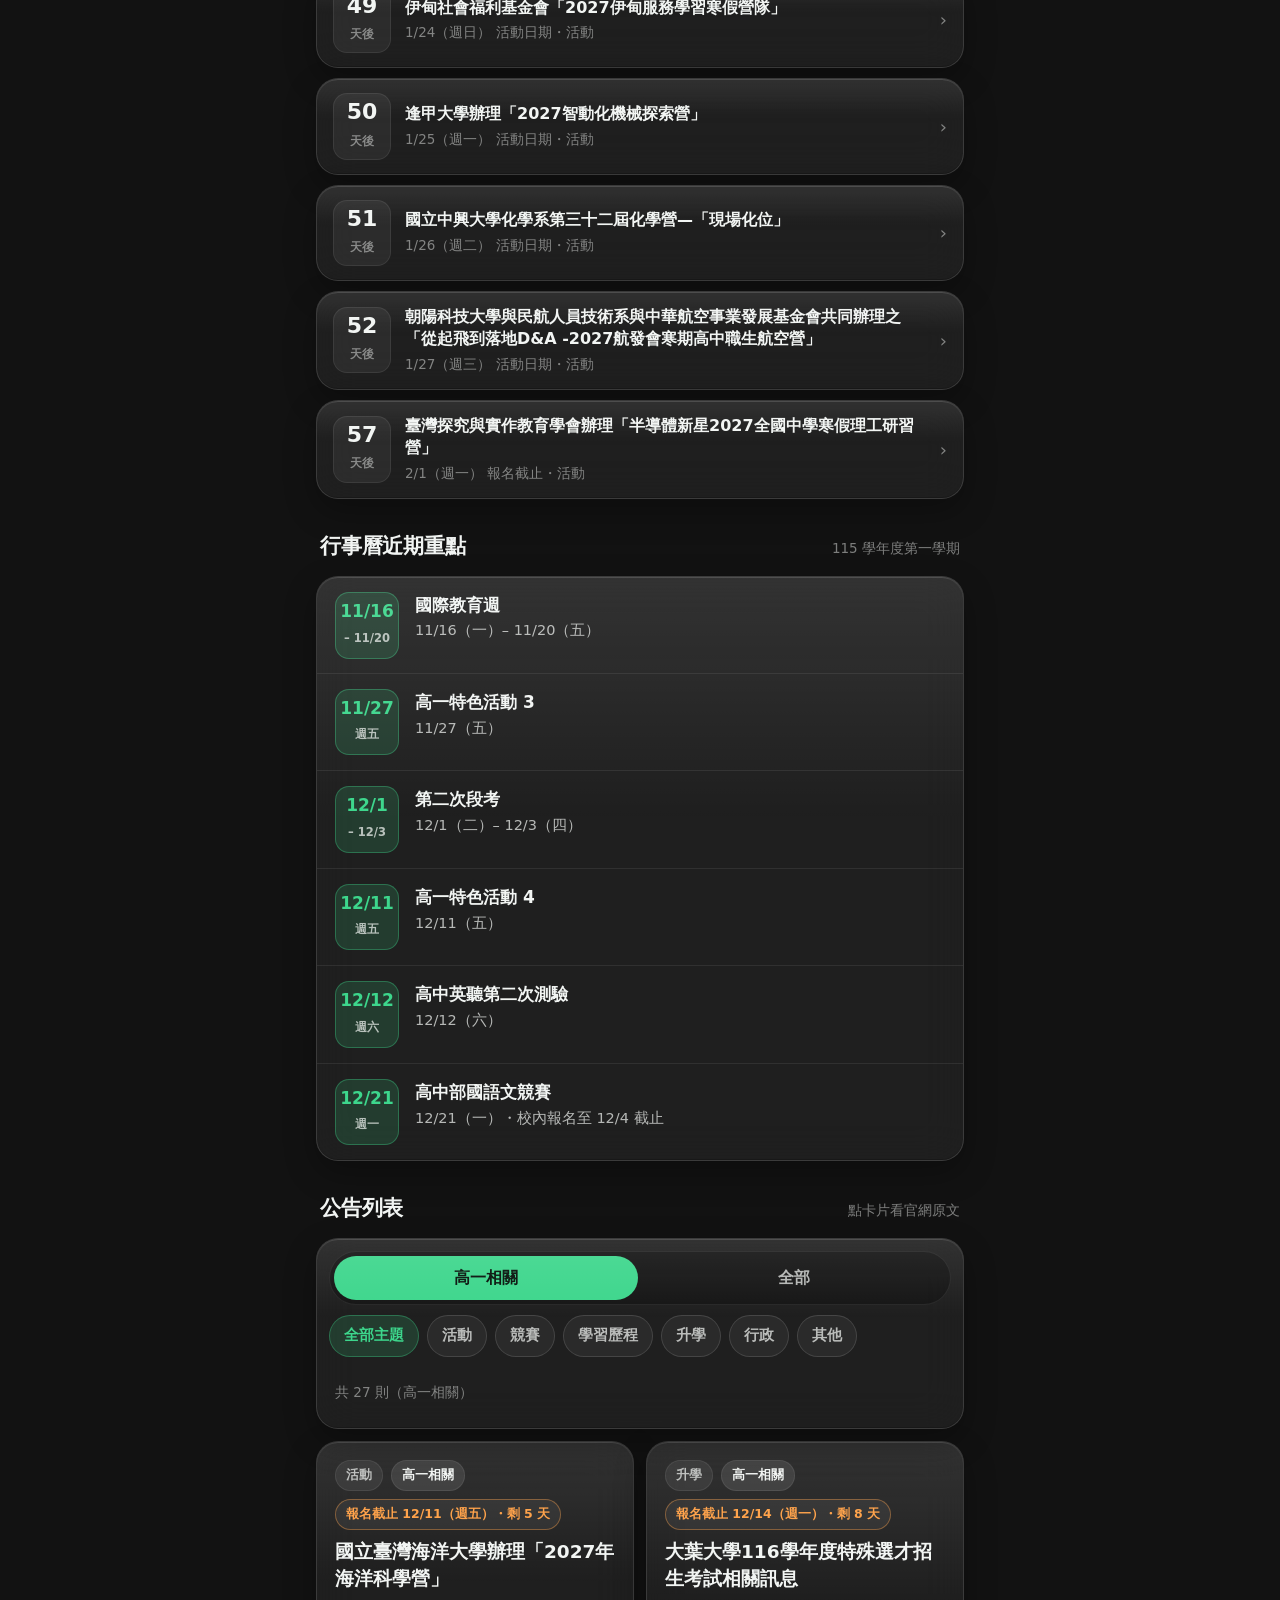
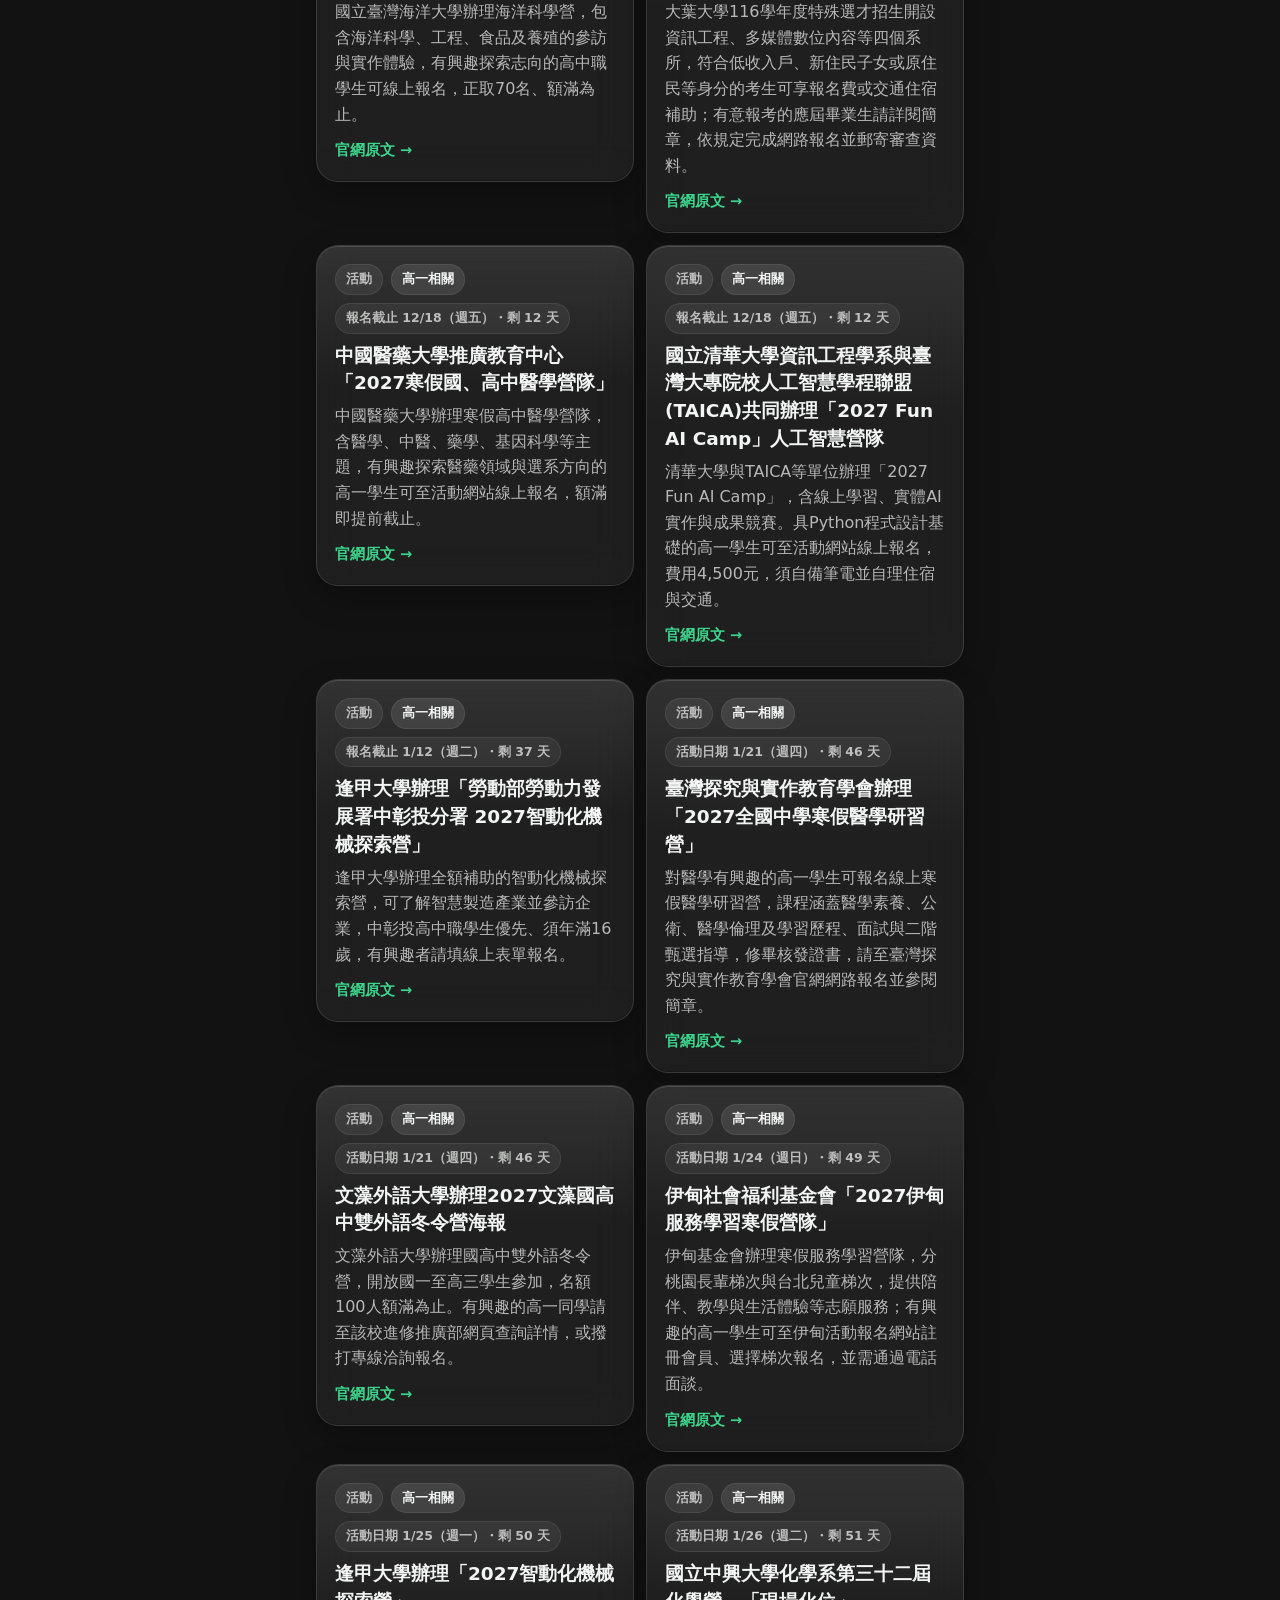
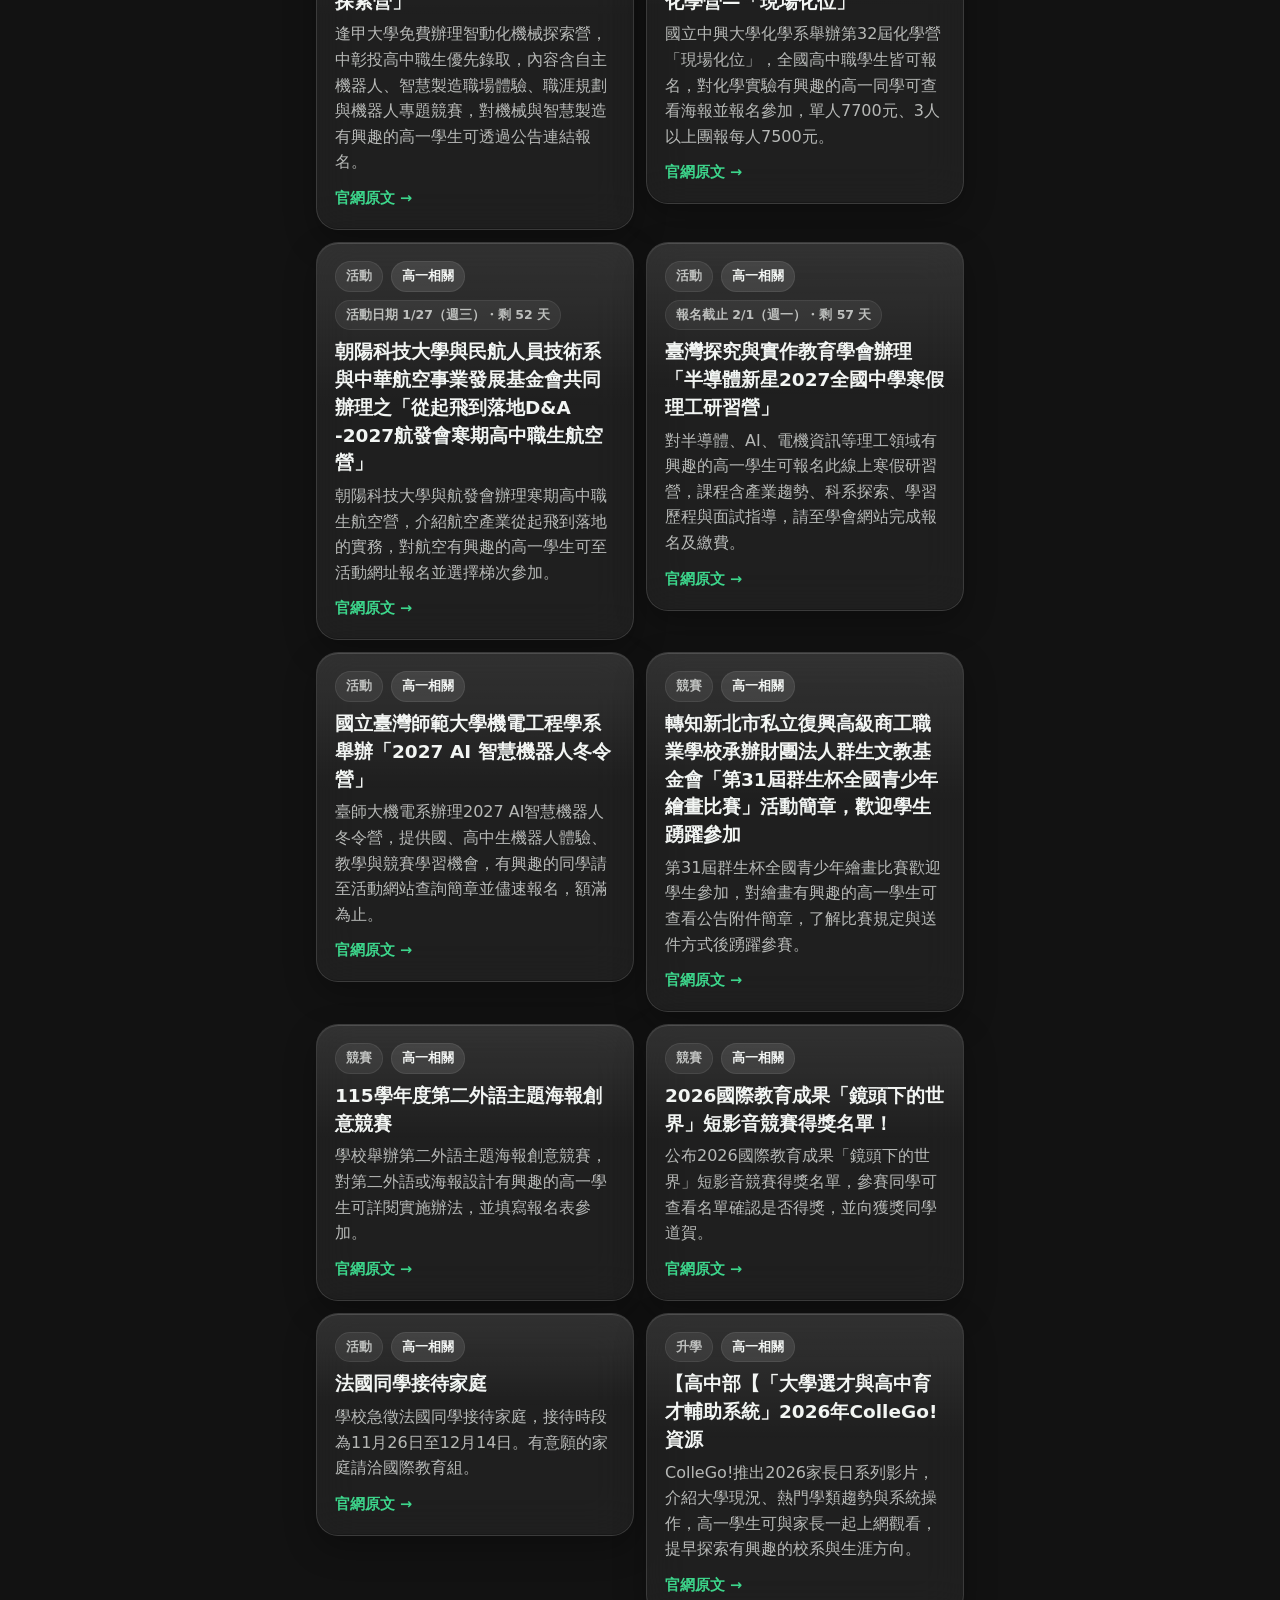
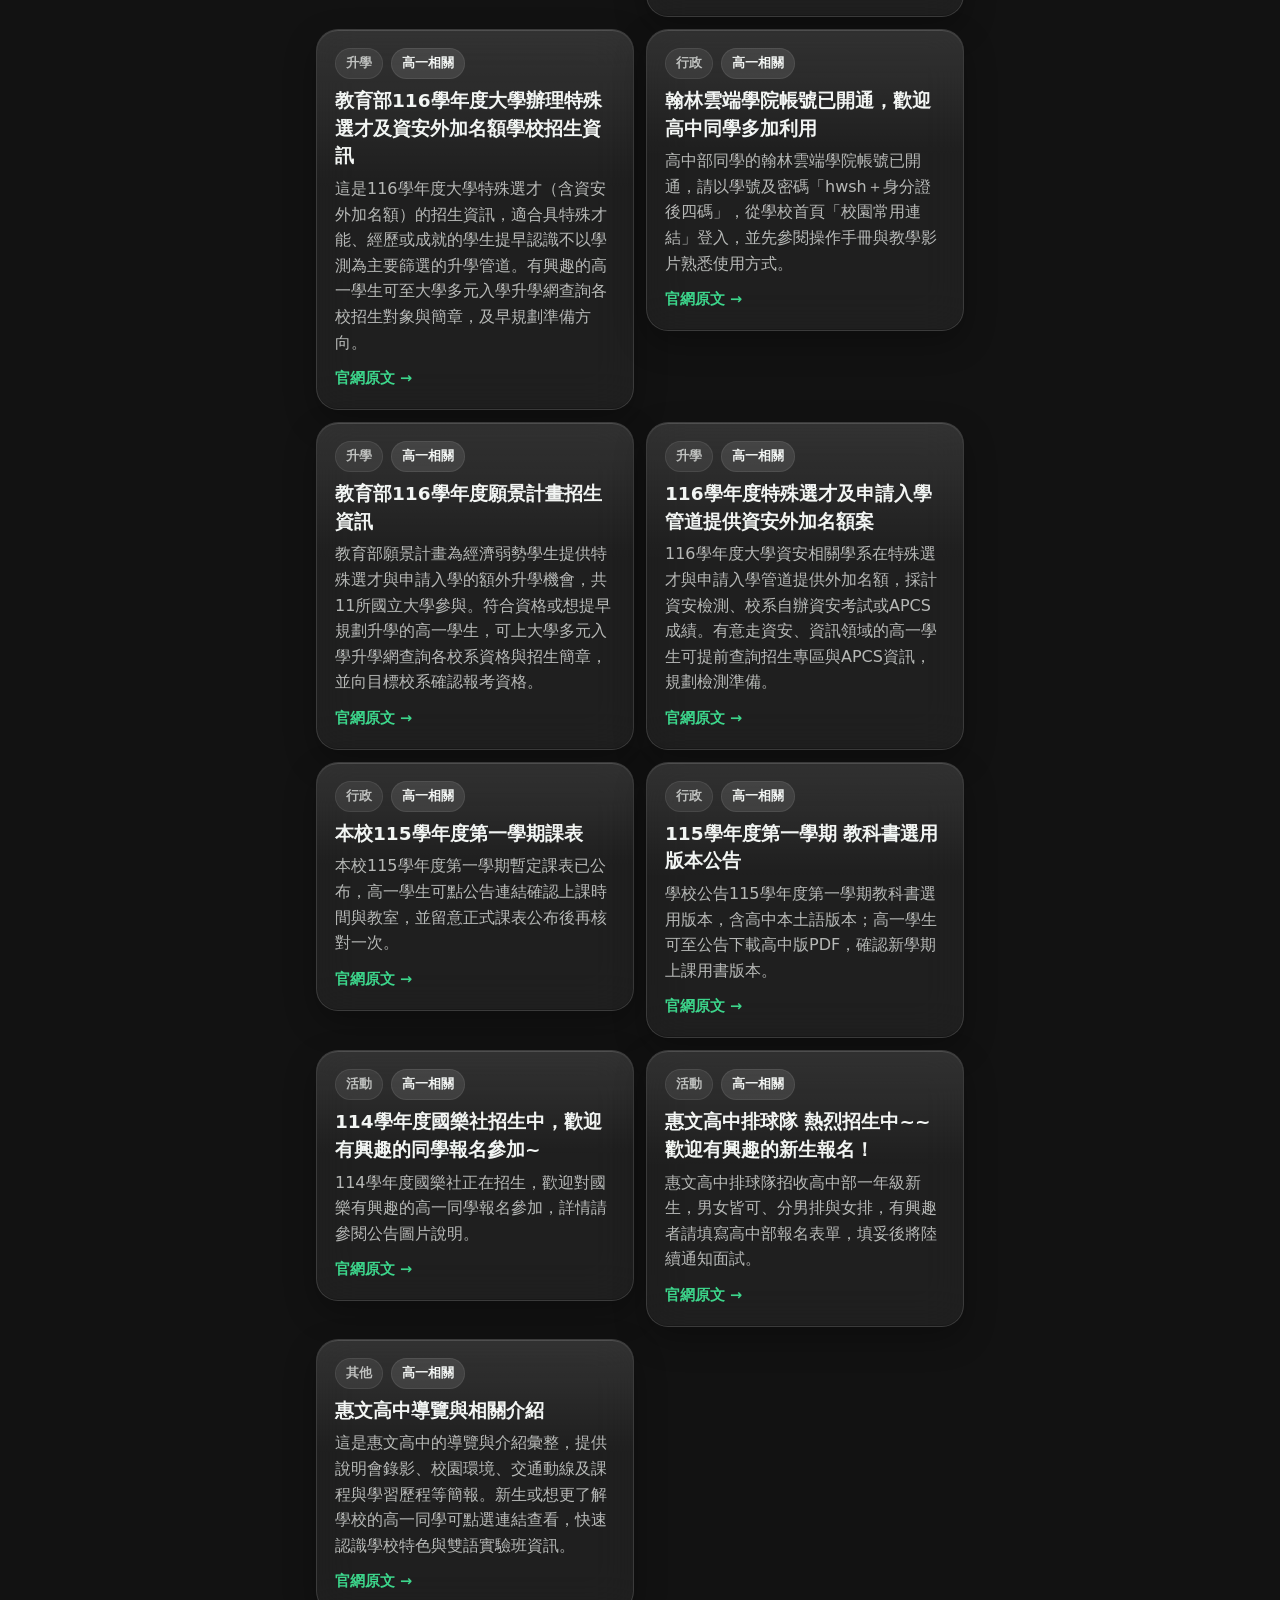
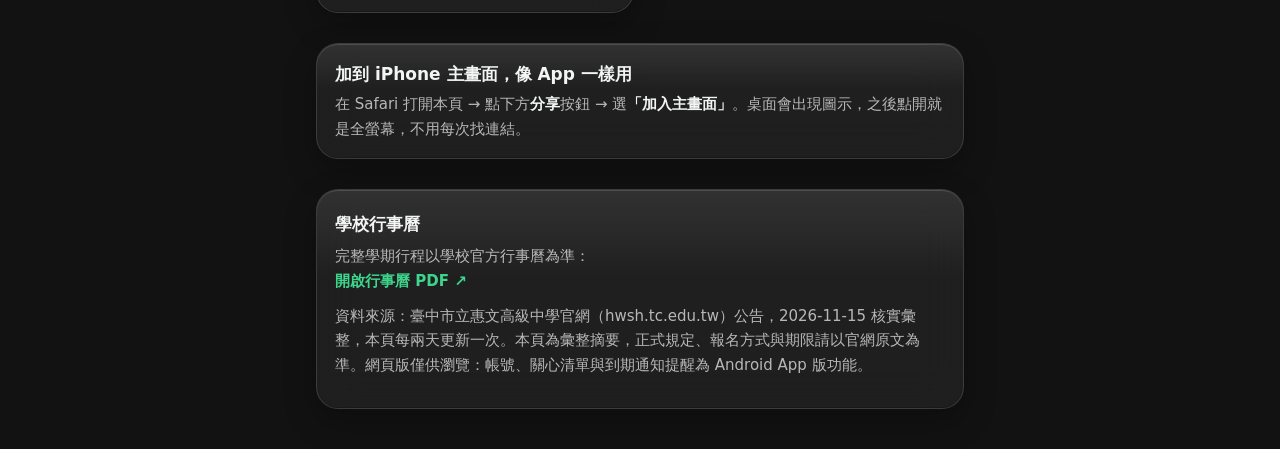
==== commit fb221eb2: "惠文高一公告・網頁版資料更新" ====
--- a/index.html
+++ b/index.html
@@ -227,7 +227,7 @@
 <h1>惠文高一公告</h1>
 <p class="subtitle">臺中市立惠文高中・高一相關公告與期限，一頁看完。</p>
 <div class="meta-row">
-<span class="meta-chip"><span class="dot"></span>資料更新 <b>2026-11-13</b></span>
+<span class="meta-chip"><span class="dot"></span>資料更新 <b>2026-11-15</b></span>
 <span class="meta-chip">每兩天更新一次</span>
 <span class="meta-chip">來源：學校官網公告</span>
 </div>
@@ -285,31 +285,60 @@
 <footer class="glass">
 <h3>學校行事曆</h3>
 <p>完整學期行程以學校官方行事曆為準：<br><a href="https://hwsh.tc.edu.tw/var/file/66/1066/img/386956800.pdf" target="_blank" rel="noopener">開啟行事曆 PDF ↗</a></p>
-<p class="src">資料來源：臺中市立惠文高級中學官網（hwsh.tc.edu.tw）公告，2026-11-13 核實彙整，本頁每兩天更新一次。本頁為彙整摘要，正式規定、報名方式與期限請以官網原文為準。網頁版僅供瀏覽：帳號、關心清單與到期通知提醒為 Android App 版功能。</p>
+<p class="src">資料來源：臺中市立惠文高級中學官網（hwsh.tc.edu.tw）公告，2026-11-15 核實彙整，本頁每兩天更新一次。本頁為彙整摘要，正式規定、報名方式與期限請以官網原文為準。網頁版僅供瀏覽：帳號、關心清單與到期通知提醒為 Android App 版功能。</p>
 </footer>
 
 </div>
 
 <script>
 var DATA = [
-{"title":"教育部115年度學生學習歷程檔案分享會系列活動第3場次分享會","url":"https://hwsh.tc.edu.tw/p/406-1066-645044,r71.php?Lang=zh-tw","deadline":"2026-11-15","deadline_label":"報名截止","topic":"學習歷程","relevant":true,"summary":"教育部舉辦學習歷程檔案分享會，邀請高中生分享成果並由大學教授與高中教師即時回饋，高一學生可透過 YouTube 直播線上觀摩。有意參加者請至 Google 表單報名並選擇普通型組別，務必填寫正確信箱以收取直播連結。"},
+{"title":"國立嘉義大學辦理第十四屆獸醫營活動","url":"https://hwsh.tc.edu.tw/p/406-1066-648261,r73.php?Lang=zh-tw","deadline":"2026-11-18","deadline_label":"報名截止","topic":"活動","relevant":true,"summary":"國立嘉義大學獸醫學系舉辦第十四屆獸醫營，透過講座、闖關、實作與農場參訪認識獸醫專業與職涯。對獸醫領域有興趣的高一學生可詳閱簡章並線上報名參加。"},
+{"title":"轉知「115年臺中市國際教育週暨國際教育成果分享日系列活動」報名資訊","url":"https://hwsh.tc.edu.tw/p/406-1066-645798,r70.php?Lang=zh-tw","deadline":"2026-11-19","deadline_label":"報名截止","topic":"活動","relevant":true,"summary":"臺中市國際教育週系列活動開放師生參與，高一學生可參加國際教育學生學習心得與反思甄選爭取獎狀，也可報名在本校舉行的國外大學博覽會了解海外升學資訊，請依各項活動連結線上報名。"},
+{"title":"轉知教育部國民及學前教育署辦理115學年度第2學期臺灣大專校院人工智慧學程聯盟（TAICA）協作開設「高級中等學校線上AI課程」案，請各校踴躍參加，並鼓勵學生選修。","url":"https://hwsh.tc.edu.tw/p/406-1066-648208,r73.php?Lang=zh-tw","deadline":"2026-11-23","deadline_label":"繳交截止","topic":"學習歷程","relevant":true,"summary":"下學期將加開2學分線上課程「人工智慧倫理I：倫理批判思考工具到公平」，由東海大學甘偵蓉教授授課；對AI議題有興趣的高一學生可留意學校選修安排，並向教務處或老師詢問選修方式。"},
+{"title":"中華覺知教育關懷協會「2026成大一日大學生－沉浸式學職涯探索營」第三梯次活動，延期至115年12月12日（星期六）舉行","url":"https://hwsh.tc.edu.tw/p/406-1066-649241,r73.php?Lang=zh-tw","deadline":"2026-11-25","deadline_label":"報名截止","topic":"活動","relevant":true,"summary":"成大一日大學生探索營第三梯次以生科與醫藥類為主題，延期舉行並開放追加報名；對醫學、護理、生命科學或公共衛生有興趣的高一學生可線上報名，全程完成可獲學習歷程證書。"},
+{"title":"【特殊選才】真理大學116學年度學士班特殊選才招生訊息","url":"https://hwsh.tc.edu.tw/p/406-1066-643549,r71.php?Lang=zh-tw","deadline":"2026-11-25","deadline_label":"報名截止","topic":"升學","relevant":true,"summary":"真理大學116學年度學士班特殊選才招收企業管理、國際經營與貿易、音樂應用、運動管理及觀光事業等五學系，有興趣以特殊選才升學的同學可至招生中心網站下載簡章，了解報名資格與面試相關規定，及早規劃學習歷程。"},
+{"title":"邀請全國高中生參加「數學 x 物理~探索之旅~高中生與大學教授對談」2026南部場座談會活動，鼓勵學生踴躍報名參加。","url":"https://hwsh.tc.edu.tw/p/406-1066-648924,r73.php?Lang=zh-tw","deadline":"2026-11-30","deadline_label":"報名截止","topic":"活動","relevant":true,"summary":"對數學或物理有興趣的高中生可免費參加在國立中山大學舉辦的教授對談座談會，了解學科學習、未來發展與選系建議，有興趣者請於期限前填寫線上表單報名。"},
+{"title":"教育部「青年百億海外圓夢基金計畫」116年第1梯次報名簡章及計畫資訊","url":"https://hwsh.tc.edu.tw/p/406-1066-647935,r70.php?Lang=zh-tw","deadline":"2026-11-30","deadline_label":"報名截止","topic":"活動","relevant":true,"summary":"教育部青年百億海外圓夢基金計畫開放15至30歲青年申請，含築夢工場與海外翱翔組，提供海外見習、交流及培訓機會；有興趣拓展國際視野的高一同學請至計畫官網查詢簡章並報名。"},
+{"title":"教育部「青年百億海外圓夢基金計畫－海外翱翔組」法國棒球交流蹲點案，提供青年赴法國參與棒球見習、文化體驗及交流活動。","url":"https://hwsh.tc.edu.tw/p/406-1066-646870,r70.php?Lang=zh-tw","deadline":"2026-11-30","deadline_label":"報名截止","topic":"活動","relevant":true,"summary":"教育部青年百億海外圓夢計畫提供赴法國科爾馬棒球俱樂部見習與文化交流機會，15歲至未滿18歲的高中職在籍學生可報名。有興趣的高一學生請參閱附件簡章及青年發展署官網公告，並於期限內完成申請。"},
+{"title":"轉知-116年度上半年(1-6月)欲申請南投縣補助公私立大專院校及高級中等以下學校學生出國學習獎助學金一案，請符合資格之學生於115年11月30日( 星期一)前提出申請，請查照。","url":"https://hwsh.tc.edu.tw/p/406-1066-643801,r71.php?Lang=zh-tw","deadline":"2026-11-30","deadline_label":"申請截止","topic":"升學","relevant":true,"summary":"設籍南投縣的高一學生若計畫出國學習，可申請南投縣的出國學習獎助學金。請至南投縣國際教育網下載表件，備妥紙本一式六份送達康壽國小教務處，並同時寄送電子檔。"},
 {"title":"115學年度高中部及國中部校內國語文競賽實施計畫與報名須知","url":"https://hwsh.tc.edu.tw/p/406-1066-637757,r4268.php?Lang=zh-tw","deadline":"2026-12-04","deadline_label":"報名截止","topic":"競賽","relevant":true,"summary":"115學年度校內國語文競賽歡迎高中部學生報名，項目包括國語演說、朗讀、作文、字音字形及寫字等。想參賽者請由任課老師或國文小老師協助上網填報，優勝者可代表學校參加臺中市國語文競賽初賽。"},
+{"title":"國立臺灣海洋大學辦理「2027年海洋科學營」","url":"https://hwsh.tc.edu.tw/p/406-1066-648273,r73.php?Lang=zh-tw","deadline":"2026-12-11","deadline_label":"報名截止","topic":"活動","relevant":true,"summary":"國立臺灣海洋大學辦理海洋科學營，包含海洋科學、工程、食品及養殖的參訪與實作體驗，有興趣探索志向的高中職學生可線上報名，正取70名、額滿為止。"},
+{"title":"大葉大學116學年度特殊選才招生考試相關訊息","url":"https://hwsh.tc.edu.tw/p/406-1066-645045,r71.php?Lang=zh-tw","deadline":"2026-12-14","deadline_label":"報名截止","topic":"升學","relevant":true,"summary":"大葉大學116學年度特殊選才招生開設資訊工程、多媒體數位內容等四個系所，符合低收入戶、新住民子女或原住民等身分的考生可享報名費或交通住宿補助；有意報考的應屆畢業生請詳閱簡章，依規定完成網路報名並郵寄審查資料。"},
+{"title":"中國醫藥大學推廣教育中心「2027寒假國、高中醫學營隊」","url":"https://hwsh.tc.edu.tw/p/406-1066-649252,r73.php?Lang=zh-tw","deadline":"2026-12-18","deadline_label":"報名截止","topic":"活動","relevant":true,"summary":"中國醫藥大學辦理寒假高中醫學營隊，含醫學、中醫、藥學、基因科學等主題，有興趣探索醫藥領域與選系方向的高一學生可至活動網站線上報名，額滿即提前截止。"},
+{"title":"國立清華大學資訊工程學系與臺灣大專院校人工智慧學程聯盟(TAICA)共同辦理「2027 Fun AI Camp」人工智慧營隊","url":"https://hwsh.tc.edu.tw/p/406-1066-648265,r73.php?Lang=zh-tw","deadline":"2026-12-18","deadline_label":"報名截止","topic":"活動","relevant":true,"summary":"清華大學與TAICA等單位辦理「2027 Fun AI Camp」，含線上學習、實體AI實作與成果競賽。具Python程式設計基礎的高一學生可至活動網站線上報名，費用4,500元，須自備筆電並自理住宿與交通。"},
+{"title":"臺灣探究與實作教育學會辦理「2027全國中學寒假醫學研習營」","url":"https://hwsh.tc.edu.tw/p/406-1066-649260,r73.php?Lang=zh-tw","deadline":"2027-01-21","deadline_label":"活動日期","topic":"活動","relevant":true,"summary":"對醫學有興趣的高一學生可報名線上寒假醫學研習營，課程涵蓋醫學素養、公衛、醫學倫理及學習歷程、面試與二階甄選指導，修畢核發證書，請至臺灣探究與實作教育學會官網網路報名並參閱簡章。"},
+{"title":"文藻外語大學辦理2027文藻國高中雙外語冬令營海報","url":"https://hwsh.tc.edu.tw/p/406-1066-648275,r73.php?Lang=zh-tw","deadline":"2027-01-21","deadline_label":"活動日期","topic":"活動","relevant":true,"summary":"文藻外語大學辦理國高中雙外語冬令營，開放國一至高三學生參加，名額100人額滿為止。有興趣的高一同學請至該校進修推廣部網頁查詢詳情，或撥打專線洽詢報名。"},
+{"title":"伊甸社會福利基金會「2027伊甸服務學習寒假營隊」","url":"https://hwsh.tc.edu.tw/p/406-1066-648285,r73.php?Lang=zh-tw","deadline":"2027-01-24","deadline_label":"活動日期","topic":"活動","relevant":true,"summary":"伊甸基金會辦理寒假服務學習營隊，分桃園長輩梯次與台北兒童梯次，提供陪伴、教學與生活體驗等志願服務；有興趣的高一學生可至伊甸活動報名網站註冊會員、選擇梯次報名，並需通過電話面談。"},
+{"title":"逢甲大學辦理「2027智動化機械探索營」","url":"https://hwsh.tc.edu.tw/p/406-1066-649259,r73.php?Lang=zh-tw","deadline":"2027-01-25","deadline_label":"活動日期","topic":"活動","relevant":true,"summary":"逢甲大學免費辦理智動化機械探索營，中彰投高中職生優先錄取，內容含自主機器人、智慧製造職場體驗、職涯規劃與機器人專題競賽，對機械與智慧製造有興趣的高一學生可透過公告連結報名。"},
+{"title":"國立中興大學化學系第三十二屆化學營—「現場化位」","url":"https://hwsh.tc.edu.tw/p/406-1066-648278,r73.php?Lang=zh-tw","deadline":"2027-01-26","deadline_label":"活動日期","topic":"活動","relevant":true,"summary":"國立中興大學化學系舉辦第32屆化學營「現場化位」，全國高中職學生皆可報名，對化學實驗有興趣的高一同學可查看海報並報名參加，單人7700元、3人以上團報每人7500元。"},
+{"title":"朝陽科技大學與民航人員技術系與中華航空事業發展基金會共同辦理之「從起飛到落地D&A -2027航發會寒期高中職生航空營」","url":"https://hwsh.tc.edu.tw/p/406-1066-649244,r73.php?Lang=zh-tw","deadline":"2027-01-27","deadline_label":"活動日期","topic":"活動","relevant":true,"summary":"朝陽科技大學與航發會辦理寒期高中職生航空營，介紹航空產業從起飛到落地的實務，對航空有興趣的高一學生可至活動網址報名並選擇梯次參加。"},
+{"title":"逢甲大學辦理「勞動部勞動力發展署中彰投分署 2027智動化機械探索營」","url":"https://hwsh.tc.edu.tw/p/406-1066-649236,r73.php?Lang=zh-tw","deadline":"2027-01-12","deadline_label":"報名截止","topic":"活動","relevant":true,"summary":"逢甲大學辦理全額補助的智動化機械探索營，可了解智慧製造產業並參訪企業，中彰投高中職學生優先、須年滿16歲，有興趣者請填線上表單報名。"},
+{"title":"臺灣探究與實作教育學會辦理「半導體新星2027全國中學寒假理工研習營」","url":"https://hwsh.tc.edu.tw/p/406-1066-649264,r73.php?Lang=zh-tw","deadline":"2027-02-01","deadline_label":"報名截止","topic":"活動","relevant":true,"summary":"對半導體、AI、電機資訊等理工領域有興趣的高一學生可報名此線上寒假研習營，課程含產業趨勢、科系探索、學習歷程與面試指導，請至學會網站完成報名及繳費。"},
+{"title":"國立臺灣師範大學機電工程學系舉辦「2027 AI 智慧機器人冬令營」","url":"https://hwsh.tc.edu.tw/p/406-1066-649239,r73.php?Lang=zh-tw","deadline":null,"deadline_label":null,"topic":"活動","relevant":true,"summary":"臺師大機電系辦理2027 AI智慧機器人冬令營，提供國、高中生機器人體驗、教學與競賽學習機會，有興趣的同學請至活動網站查詢簡章並儘速報名，額滿為止。"},
+{"title":"臺中市家庭教育中心「伴你同行」失親兒少親子活動","url":"https://hwsh.tc.edu.tw/p/406-1066-649073,r73.php?Lang=zh-tw","deadline":"2026-12-05","deadline_label":"活動日期","topic":"活動","relevant":true,"summary":"臺中市家庭教育中心為正經歷失親的兒少及其家長、主要照顧者或監護人舉辦親子共學活動，透過體驗活動協助抒發情緒、增進自我認同與支持關係；符合資格且有興趣者可至中心官網或臉書貼文查詢詳情。"},
+{"title":"轉知新北市私立復興高級商工職業學校承辦財團法人群生文教基金會「第31屆群生杯全國青少年繪畫比賽」活動簡章，歡迎學生踴躍參加","url":"https://hwsh.tc.edu.tw/p/406-1066-648917,r73.php?Lang=zh-tw","deadline":null,"deadline_label":null,"topic":"競賽","relevant":true,"summary":"第31屆群生杯全國青少年繪畫比賽歡迎學生參加，對繪畫有興趣的高一學生可查看公告附件簡章，了解比賽規定與送件方式後踴躍參賽。"},
+{"title":"115學年度第二外語主題海報創意競賽","url":"https://hwsh.tc.edu.tw/p/406-1066-646877,r70.php?Lang=zh-tw","deadline":null,"deadline_label":null,"topic":"競賽","relevant":true,"summary":"學校舉辦第二外語主題海報創意競賽，對第二外語或海報設計有興趣的高一學生可詳閱實施辦法，並填寫報名表參加。"},
+{"title":"2026國際教育成果「鏡頭下的世界」短影音競賽得獎名單！","url":"https://hwsh.tc.edu.tw/p/406-1066-645053,r70.php?Lang=zh-tw","deadline":null,"deadline_label":null,"topic":"競賽","relevant":true,"summary":"公布2026國際教育成果「鏡頭下的世界」短影音競賽得獎名單，參賽同學可查看名單確認是否得獎，並向獲獎同學道賀。"},
+{"title":"法國同學接待家庭","url":"https://hwsh.tc.edu.tw/p/406-1066-643301,r70.php?Lang=zh-tw","deadline":null,"deadline_label":null,"topic":"活動","relevant":true,"summary":"學校急徵法國同學接待家庭，接待時段為11月26日至12月14日。有意願的家庭請洽國際教育組。"},
 {"title":"【高中部【「大學選才與高中育才輔助系統」2026年ColleGo!資源","url":"https://hwsh.tc.edu.tw/p/406-1066-641498,r71.php?Lang=zh-tw","deadline":null,"deadline_label":null,"topic":"升學","relevant":true,"summary":"ColleGo!推出2026家長日系列影片，介紹大學現況、熱門學類趨勢與系統操作，高一學生可與家長一起上網觀看，提早探索有興趣的校系與生涯方向。"},
-{"title":"教育部116學年度大學辦理特殊選才及資安外加名額學校招生資訊","url":"https://hwsh.tc.edu.tw/p/406-1066-641495,r71.php?Lang=zh-tw","deadline":null,"deadline_label":null,"topic":"升學","relevant":true,"summary":"116學年度大學特殊選才（含資安外加名額）招生資訊，適合具特殊才能、經歷或成就的學生提早認識不以學測為主要篩選的升學管道。有興趣的高一學生可至大學多元入學升學網查詢。"},
-{"title":"翰林雲端學院帳號已開通，歡迎高中同學多加利用","url":"https://hwsh.tc.edu.tw/p/406-1066-638830,r70.php?Lang=zh-tw","deadline":null,"deadline_label":null,"topic":"行政","relevant":true,"summary":"高中部同學的翰林雲端學院帳號已開通，請以學號及密碼「hwsh＋身分證後四碼」，從學校首頁「校園常用連結」登入，並先參閱操作手冊與教學影片。"},
+{"title":"教育部116學年度大學辦理特殊選才及資安外加名額學校招生資訊","url":"https://hwsh.tc.edu.tw/p/406-1066-641495,r71.php?Lang=zh-tw","deadline":null,"deadline_label":null,"topic":"升學","relevant":true,"summary":"這是116學年度大學特殊選才（含資安外加名額）的招生資訊，適合具特殊才能、經歷或成就的學生提早認識不以學測為主要篩選的升學管道。有興趣的高一學生可至大學多元入學升學網查詢各校招生對象與簡章，及早規劃準備方向。"},
+{"title":"翰林雲端學院帳號已開通，歡迎高中同學多加利用","url":"https://hwsh.tc.edu.tw/p/406-1066-638830,r70.php?Lang=zh-tw","deadline":null,"deadline_label":null,"topic":"行政","relevant":true,"summary":"高中部同學的翰林雲端學院帳號已開通，請以學號及密碼「hwsh＋身分證後四碼」，從學校首頁「校園常用連結」登入，並先參閱操作手冊與教學影片熟悉使用方式。"},
+{"title":"教育部116學年度願景計畫招生資訊","url":"https://hwsh.tc.edu.tw/p/406-1066-638824,r71.php?Lang=zh-tw","deadline":null,"deadline_label":null,"topic":"升學","relevant":true,"summary":"教育部願景計畫為經濟弱勢學生提供特殊選才與申請入學的額外升學機會，共11所國立大學參與。符合資格或想提早規劃升學的高一學生，可上大學多元入學升學網查詢各校系資格與招生簡章，並向目標校系確認報考資格。"},
+{"title":"116學年度特殊選才及申請入學管道提供資安外加名額案","url":"https://hwsh.tc.edu.tw/p/406-1066-636637,r71.php?Lang=zh-tw","deadline":null,"deadline_label":null,"topic":"升學","relevant":true,"summary":"116學年度大學資安相關學系在特殊選才與申請入學管道提供外加名額，採計資安檢測、校系自辦資安考試或APCS成績。有意走資安、資訊領域的高一學生可提前查詢招生專區與APCS資訊，規劃檢測準備。"},
+{"title":"本校115學年度第一學期課表","url":"https://hwsh.tc.edu.tw/p/406-1066-624979,r4268.php?Lang=zh-tw","deadline":null,"deadline_label":null,"topic":"行政","relevant":true,"summary":"本校115學年度第一學期暫定課表已公布，高一學生可點公告連結確認上課時間與教室，並留意正式課表公布後再核對一次。"},
 {"title":"115學年度第一學期 教科書選用版本公告","url":"https://hwsh.tc.edu.tw/p/406-1066-593194,r4268.php?Lang=zh-tw","deadline":null,"deadline_label":null,"topic":"行政","relevant":true,"summary":"學校公告115學年度第一學期教科書選用版本，含高中本土語版本；高一學生可至公告下載高中版PDF，確認新學期上課用書版本。"},
 {"title":"114學年度國樂社招生中，歡迎有興趣的同學報名參加~","url":"https://hwsh.tc.edu.tw/p/406-1066-517833,r4268.php?Lang=zh-tw","deadline":null,"deadline_label":null,"topic":"活動","relevant":true,"summary":"114學年度國樂社正在招生，歡迎對國樂有興趣的高一同學報名參加，詳情請參閱公告圖片說明。"},
 {"title":"惠文高中排球隊 熱烈招生中~~ 歡迎有興趣的新生報名！","url":"https://hwsh.tc.edu.tw/p/406-1066-480957,r4268.php?Lang=zh-tw","deadline":null,"deadline_label":null,"topic":"活動","relevant":true,"summary":"惠文高中排球隊招收高中部一年級新生，男女皆可、分男排與女排，有興趣者請填寫高中部報名表單，填妥後將陸續通知面試。"},
-{"title":"惠文高中導覽與相關介紹","url":"https://hwsh.tc.edu.tw/p/406-1066-452970,r4268.php?Lang=zh-tw","deadline":null,"deadline_label":null,"topic":"其他","relevant":true,"summary":"惠文高中的導覽與介紹彙整，提供說明會錄影、校園環境、交通動線及課程與學習歷程等簡報。想更了解學校的高一同學可點選連結查看。"},
+{"title":"惠文高中導覽與相關介紹","url":"https://hwsh.tc.edu.tw/p/406-1066-452970,r4268.php?Lang=zh-tw","deadline":null,"deadline_label":null,"topic":"其他","relevant":true,"summary":"這是惠文高中的導覽與介紹彙整，提供說明會錄影、校園環境、交通動線及課程與學習歷程等簡報。新生或想更了解學校的高一同學可點選連結查看，快速認識學校特色與雙語實驗班資訊。"},
 {"title":"重申學校辦理學習歷程等作業應符合個人資料保護法等相關規範，詳如說明，請查照。","url":"https://hwsh.tc.edu.tw/p/406-1066-649400,r70.php?Lang=zh-tw","deadline":null,"deadline_label":null,"topic":"學習歷程","relevant":false,"summary":"學校重申學習歷程平台個資規範的行政通知，主要對象為教職員。高一學生與家長若不同意建置電子簽名檔，可改將檔案列印簽名後掃描上傳，切勿截圖挪用家長在其他文件上的簽名。"},
 {"title":"重要：116學年度身心障礙學生升學大專校院甄試","url":"https://hwsh.tc.edu.tw/p/406-1066-643255,r71.php?Lang=zh-tw","deadline":"2026-12-07","deadline_label":"報名截止","topic":"升學","relevant":false,"summary":"116學年度身心障礙學生升學大專校院甄試受理報名，對象為符合資格的應屆畢業生，高一學生尚無需報名；符合資格者應詳閱簡章，並透過學校團體報名、洽教務處特教組。"},
-{"title":"國立臺北教育大學116學年度學士班音樂學系單獨招生相關資訊","url":"https://hwsh.tc.edu.tw/p/406-1066-642498,r71.php?Lang=zh-tw","deadline":"2026-11-20","deadline_label":"報名截止","topic":"升學","relevant":false,"summary":"國立臺北教育大學音樂學系辦理116學年度學士班單獨招生，共35名，依主修分組；有意報考的高三學生請詳閱簡章並完成網路繳費與報名。"},
-{"title":"淡江大學-商管學院會計學系「116學年度繁星推薦新生獎學金」資訊","url":"https://hwsh.tc.edu.tw/p/406-1066-639322,r71.php?Lang=zh-tw","deadline":null,"deadline_label":null,"topic":"升學","relevant":false,"summary":"淡江大學會計學系為116學年度繁星推薦新生提供四年8學期學雜費全免、約24萬元獎學金，主要對象為應屆畢業生；對會計有興趣者可至該系網頁先了解。"},
-{"title":"115學年度國中部一年級校內英語歌唱比賽實施計畫與參賽須知","url":"https://hwsh.tc.edu.tw/p/406-1066-637657,r4268.php?Lang=zh-tw","deadline":"2026-11-30","deadline_label":"繳交截止","topic":"競賽","relevant":false,"summary":"國中部一年級全體班級參加的校內英語歌唱比賽；高中部高一學生非參加對象，無需報名。"},
-{"title":"康軒雲帳號已開通，歡迎國中部同學多加利用","url":"https://hwsh.tc.edu.tw/p/406-1066-637108,r4268.php?Lang=zh-tw","deadline":null,"deadline_label":null,"topic":"行政","relevant":false,"summary":"國中部康軒雲帳號開通公告，高一學生無需辦理。"},
-{"title":"115學年度國內外","url":"https://hwsh.tc.edu.tw/p/406-1066-622274,r4268.php?Lang=zh-tw","deadline":null,"deadline_label":null,"topic":"升學","relevant":false,"summary":"學校公布115學年度應屆畢業生的國內外大學錄取榜單，詳細名單見附件。高一學生無需辦理，僅可作為未來升學方向的參考。"},
-{"title":"115年度本校","url":"https://hwsh.tc.edu.tw/p/406-1066-613673,r4268.php?Lang=zh-tw","deadline":null,"deadline_label":null,"topic":"升學","relevant":false,"summary":"本校115年度國中部升學榜單，列出錄取臺中一中、臺中女中及直升惠文高中等學生名單。高一學生無需辦理，僅供參考查詢。"},
-{"title":"賀! 本校115年會考成績優異表現!","url":"https://hwsh.tc.edu.tw/p/406-1066-603489,r4268.php?Lang=zh-tw","deadline":null,"deadline_label":null,"topic":"升學","relevant":false,"summary":"國中部在國中教育會考成績表現優異的賀訊，屬國中部學生升學資訊，高一學生無需採取任何行動。"}
+{"title":"國立臺北教育大學116學年度學士班音樂學系單獨招生相關資訊","url":"https://hwsh.tc.edu.tw/p/406-1066-642498,r71.php?Lang=zh-tw","deadline":"2026-11-20","deadline_label":"報名截止","topic":"升學","relevant":false,"summary":"國立臺北教育大學音樂學系辦理116學年度學士班單獨招生，共35名，依鋼琴、聲樂、弦樂、管樂、擊樂及理論作曲等主修分組；有意報考的高三學生請詳閱簡章並完成網路繳費與報名。"},
+{"title":"淡江大學-商管學院會計學系「116學年度繁星推薦新生獎學金」資訊","url":"https://hwsh.tc.edu.tw/p/406-1066-639322,r71.php?Lang=zh-tw","deadline":null,"deadline_label":null,"topic":"升學","relevant":false,"summary":"淡江大學會計學系為116學年度繁星推薦新生提供四年8學期學雜費全免、約24萬元獎學金，主要對象為應屆畢業生；對會計有興趣者可至該系網頁先了解課程與資格資訊。"},
+{"title":"115學年度國中部一年級校內英語歌唱比賽實施計畫與參賽須知","url":"https://hwsh.tc.edu.tw/p/406-1066-637657,r4268.php?Lang=zh-tw","deadline":"2026-11-30","deadline_label":"繳交截止","topic":"競賽","relevant":false,"summary":"這是國中部一年級全體班級參加的校內英語歌唱比賽，需各班自指定曲目中擇一參賽並繳交報名資料；高中部高一學生非參加對象，無需報名。"},
+{"title":"康軒雲帳號已開通，歡迎國中部同學多加利用","url":"https://hwsh.tc.edu.tw/p/406-1066-637108,r4268.php?Lang=zh-tw","deadline":null,"deadline_label":null,"topic":"行政","relevant":false,"summary":"此為國中部康軒雲帳號開通公告，高一學生無需辦理。國中部同學可使用學校Google帳號，經學校首頁「校園常用連結」登入使用數位教材與學習資源。"},
+{"title":"115學年度國內外","url":"https://hwsh.tc.edu.tw/p/406-1066-622274,r4268.php?Lang=zh-tw","deadline":null,"deadline_label":null,"topic":"升學","relevant":false,"summary":"學校公布115學年度應屆畢業生的國內外大學錄取榜單，詳細名單見附件。高一學生無需辦理任何手續，僅可作為未來升學方向的參考。"},
+{"title":"115年度本校","url":"https://hwsh.tc.edu.tw/p/406-1066-613673,r4268.php?Lang=zh-tw","deadline":null,"deadline_label":null,"topic":"升學","relevant":false,"summary":"本校公告115年度國中部升學榜單，列出錄取臺中一中、臺中女中及直升惠文高中等學生名單。高一學生無需辦理任何手續，僅供參考查詢。"},
+{"title":"賀! 本校115年會考成績優異表現!","url":"https://hwsh.tc.edu.tw/p/406-1066-603489,r4268.php?Lang=zh-tw","deadline":null,"deadline_label":null,"topic":"升學","relevant":false,"summary":"本公告為本校國中部在國中教育會考成績表現優異的成果公布，屬國中部學生升學資訊，高一學生無需報名或繳交資料，僅供知悉。"}
 ];
 
 function startOfDay(d){ return new Date(d.getFullYear(), d.getMonth(), d.getDate());}
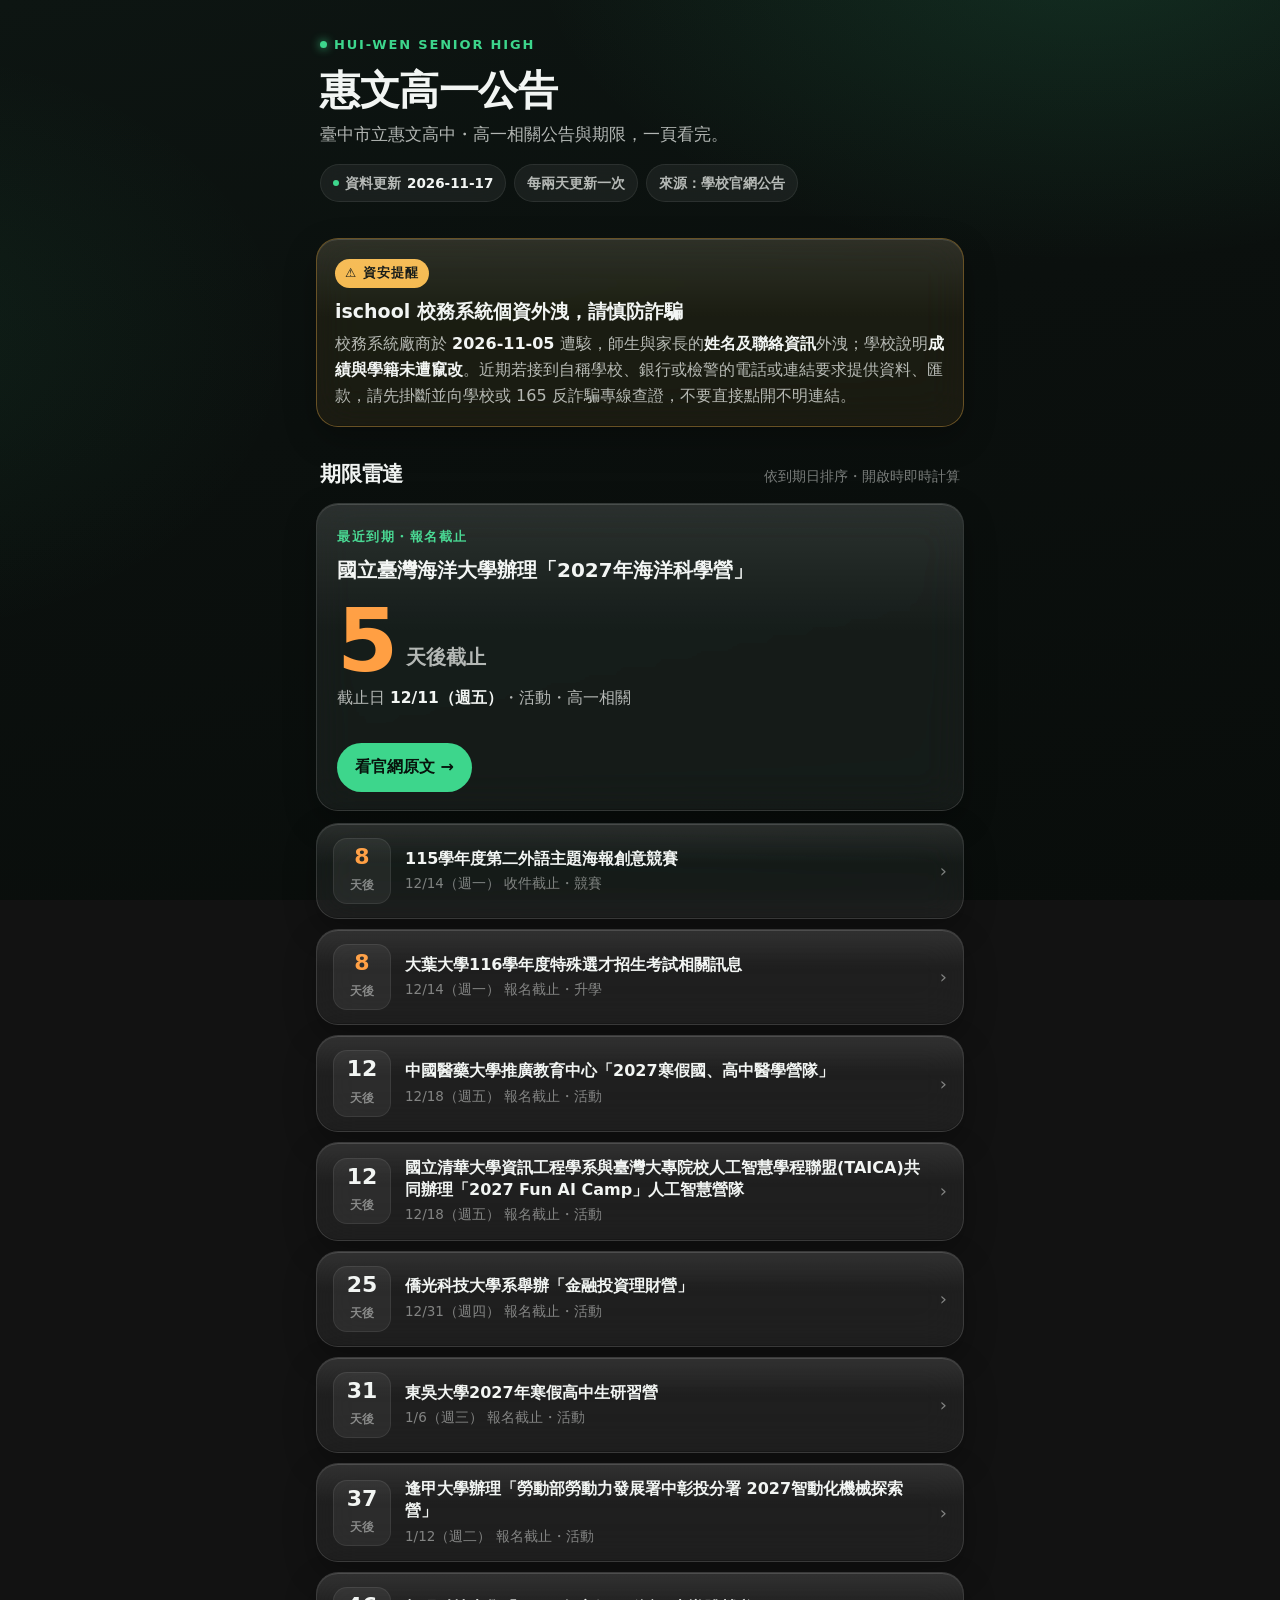
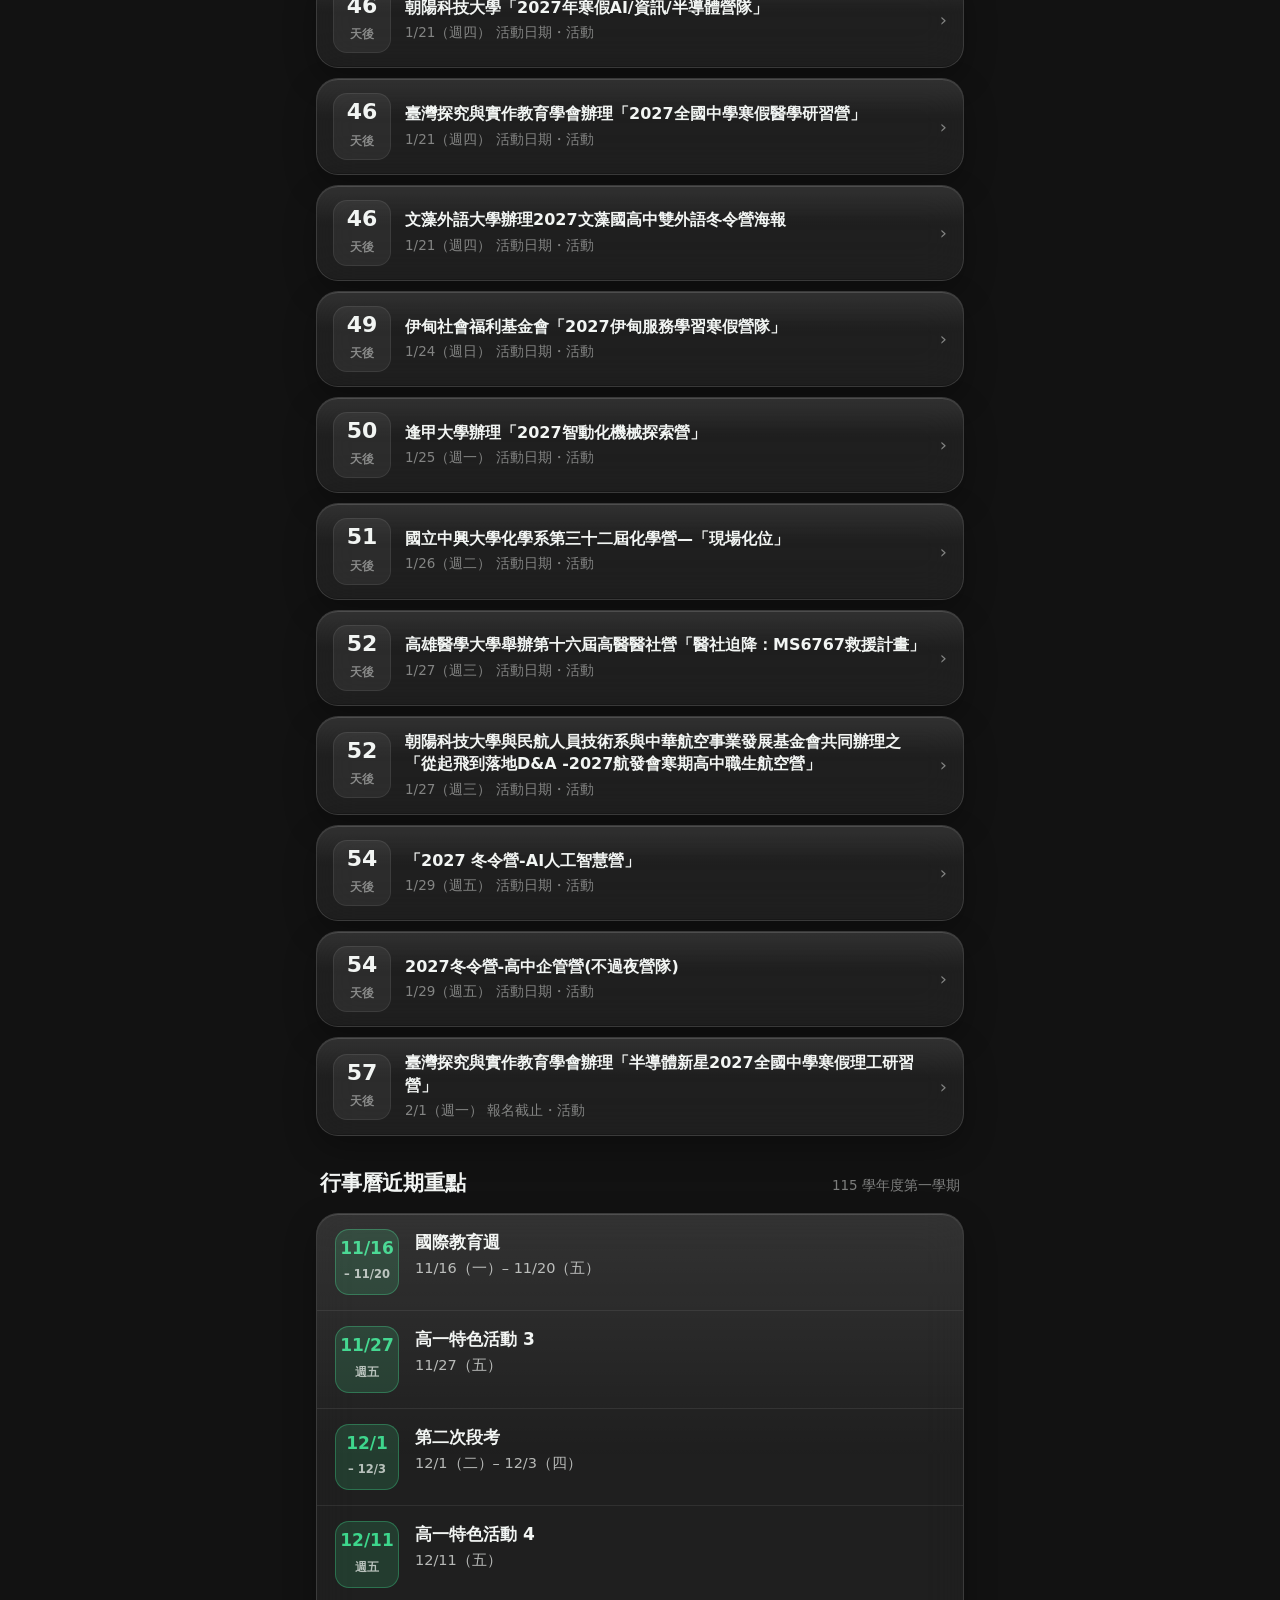
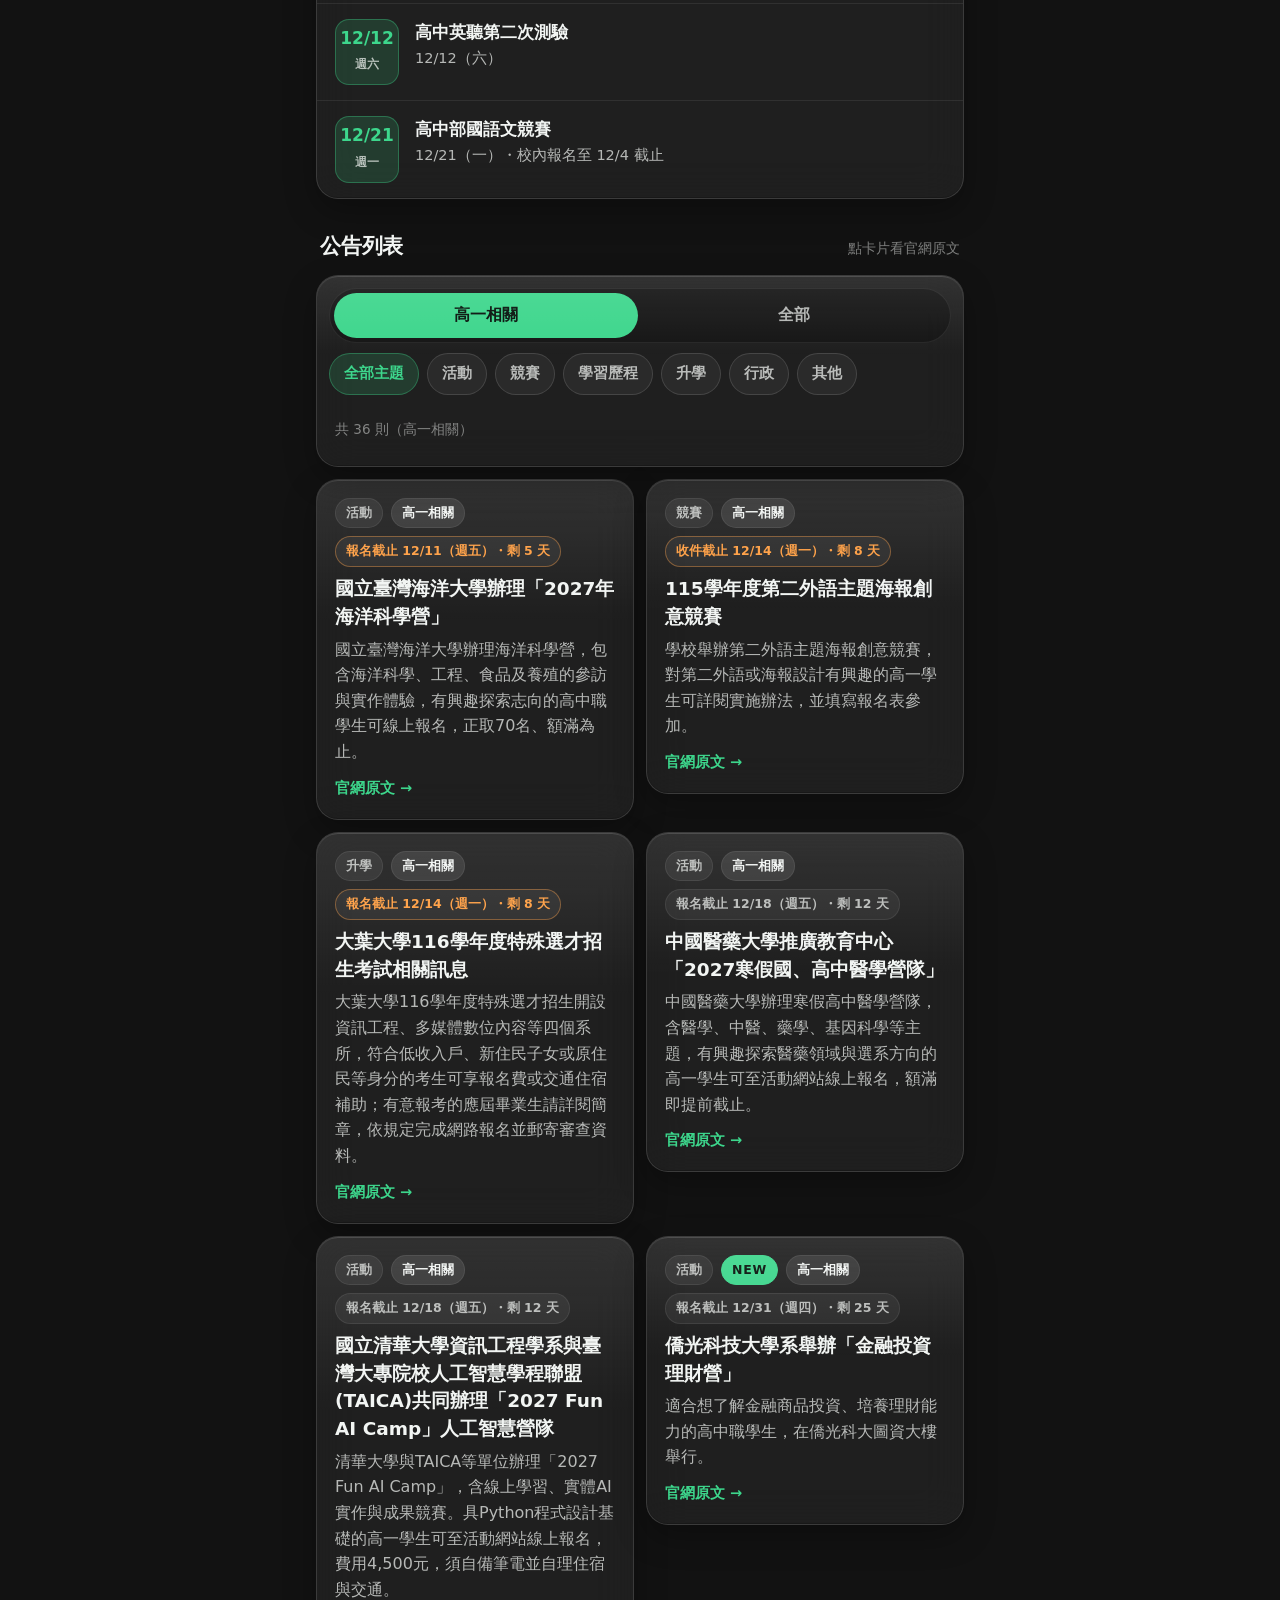
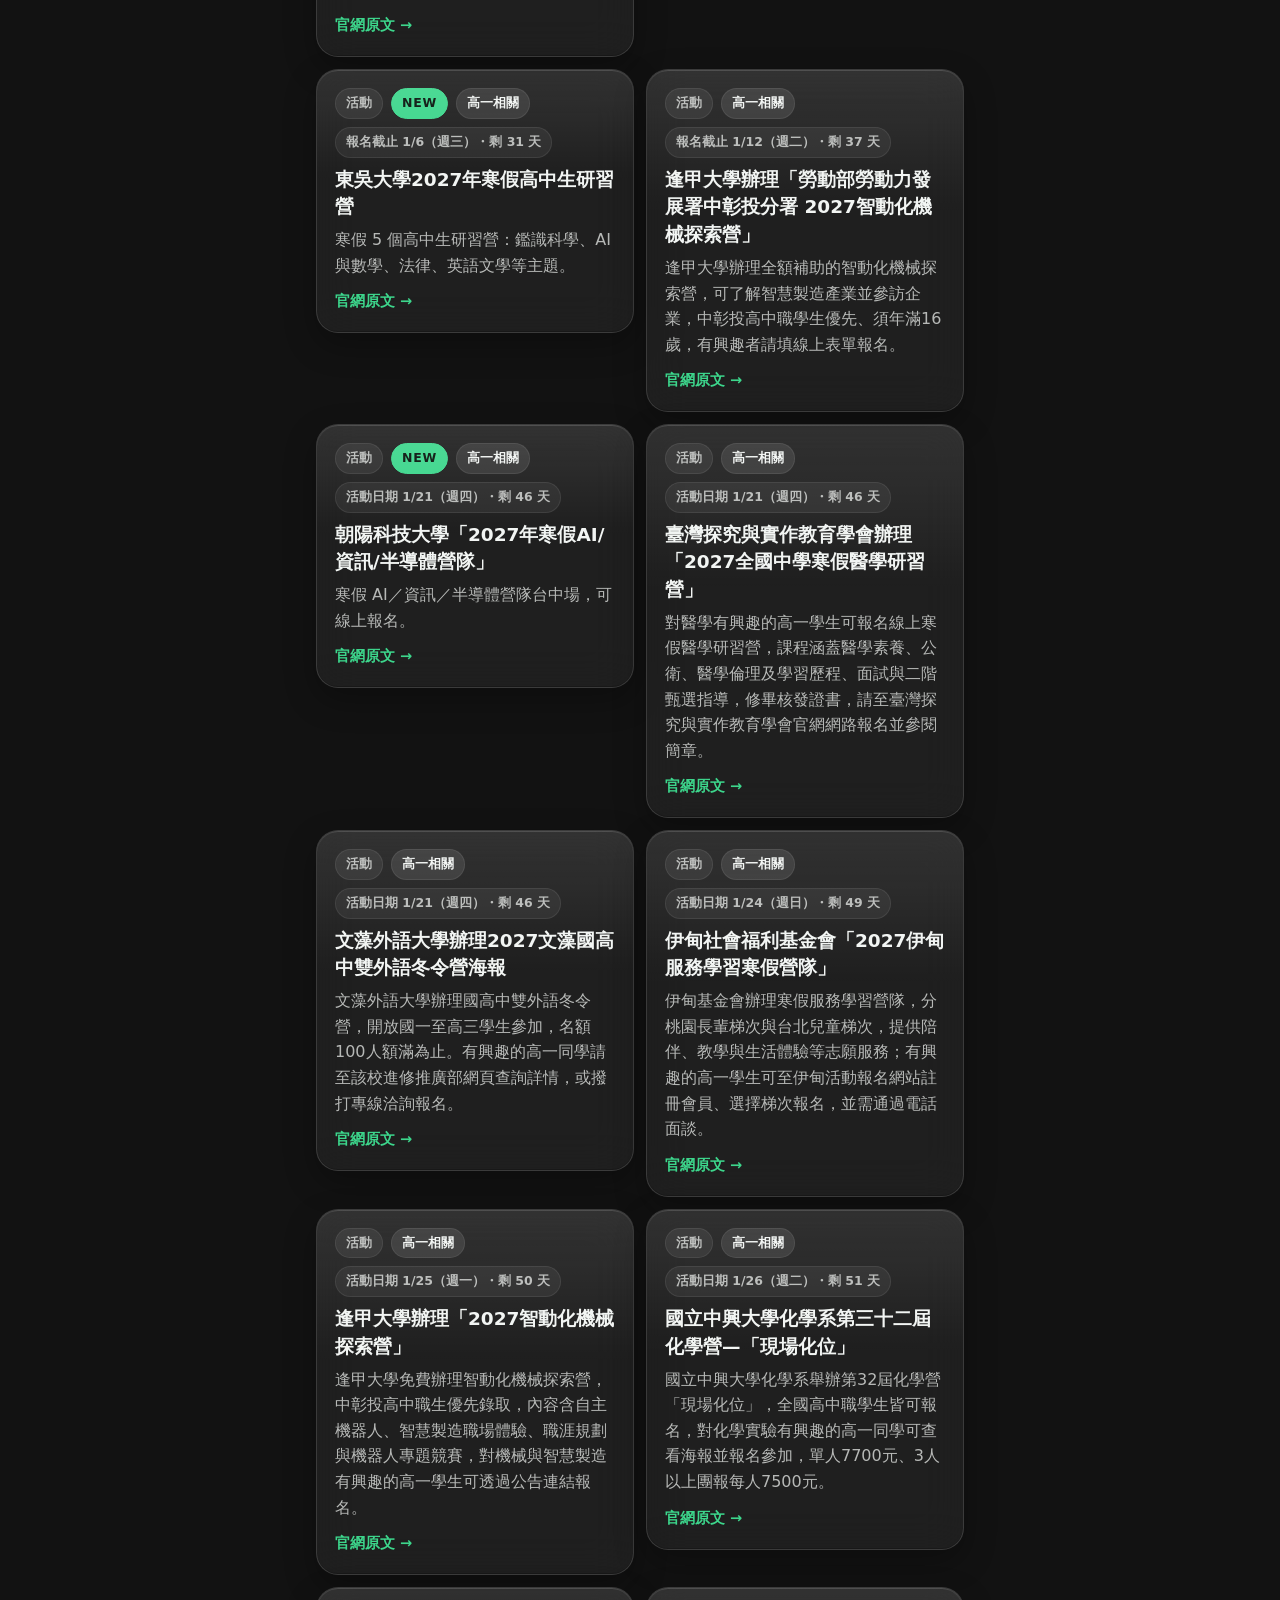
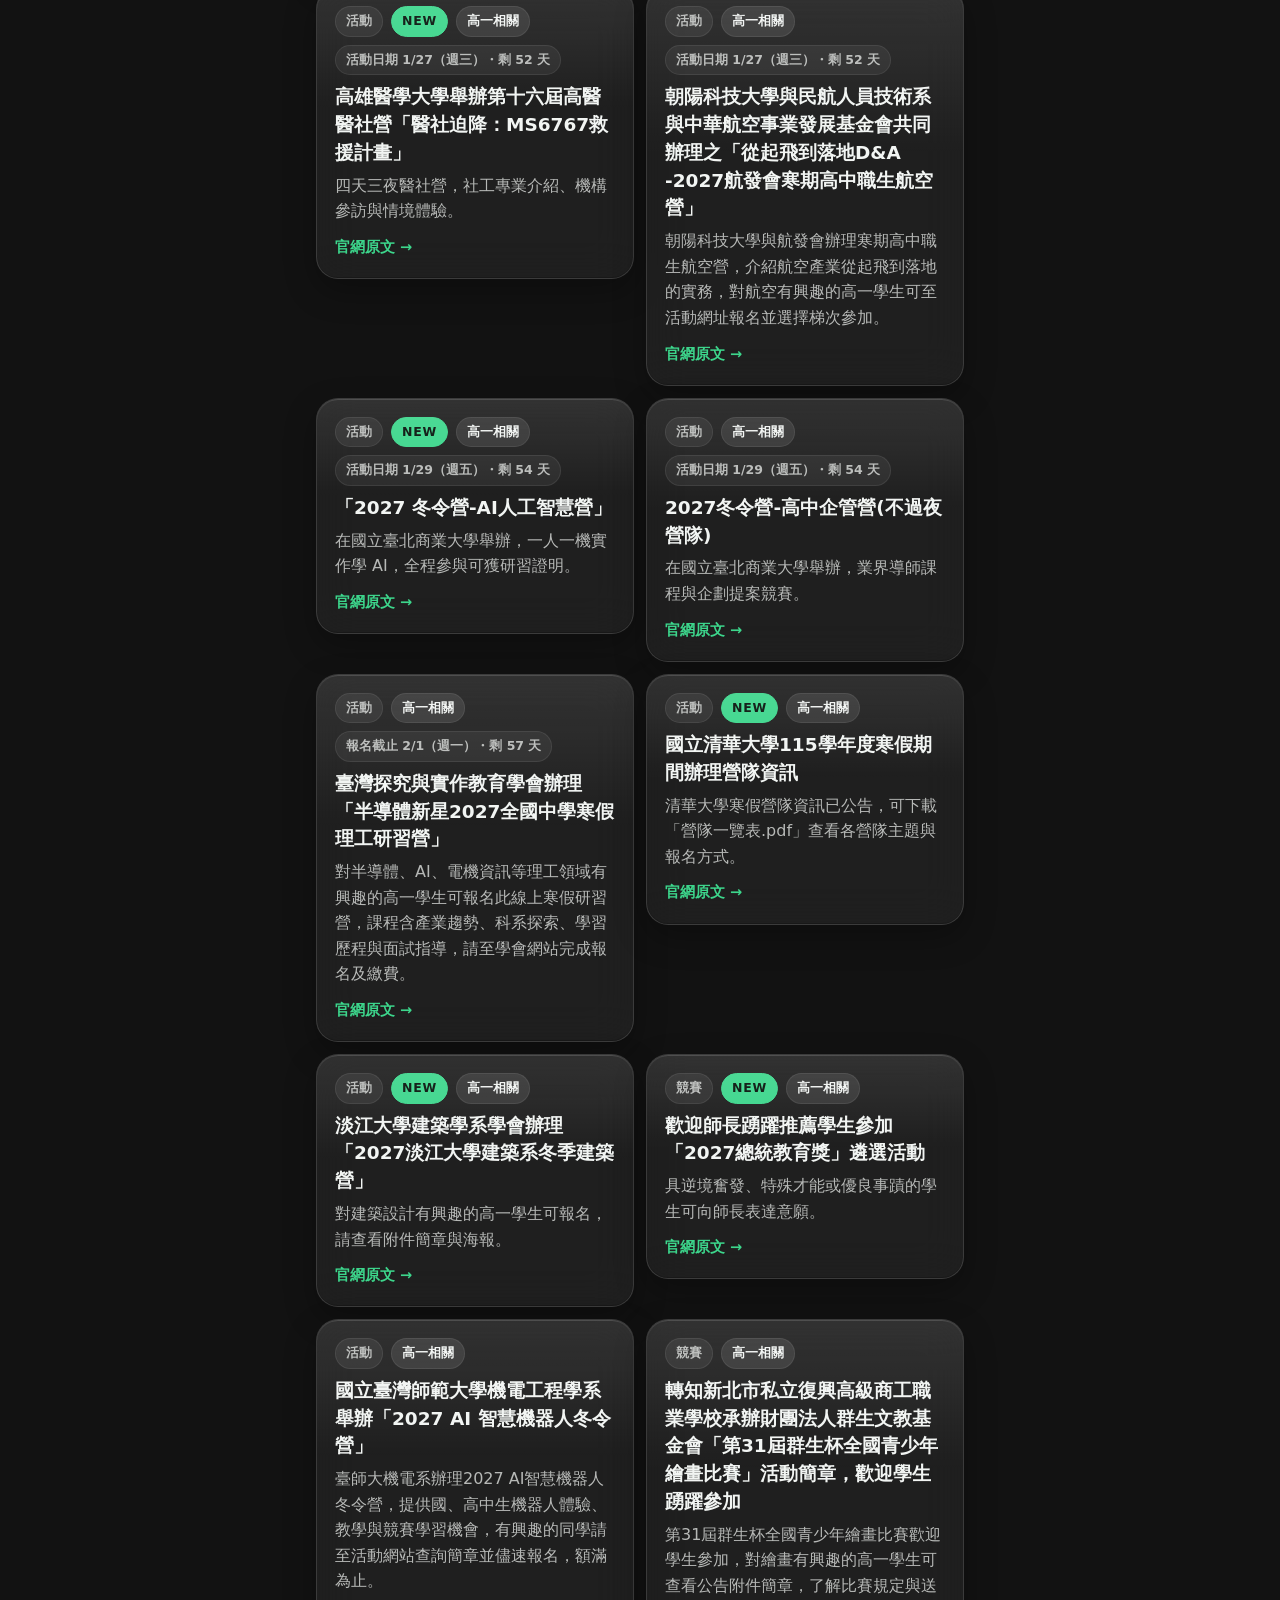
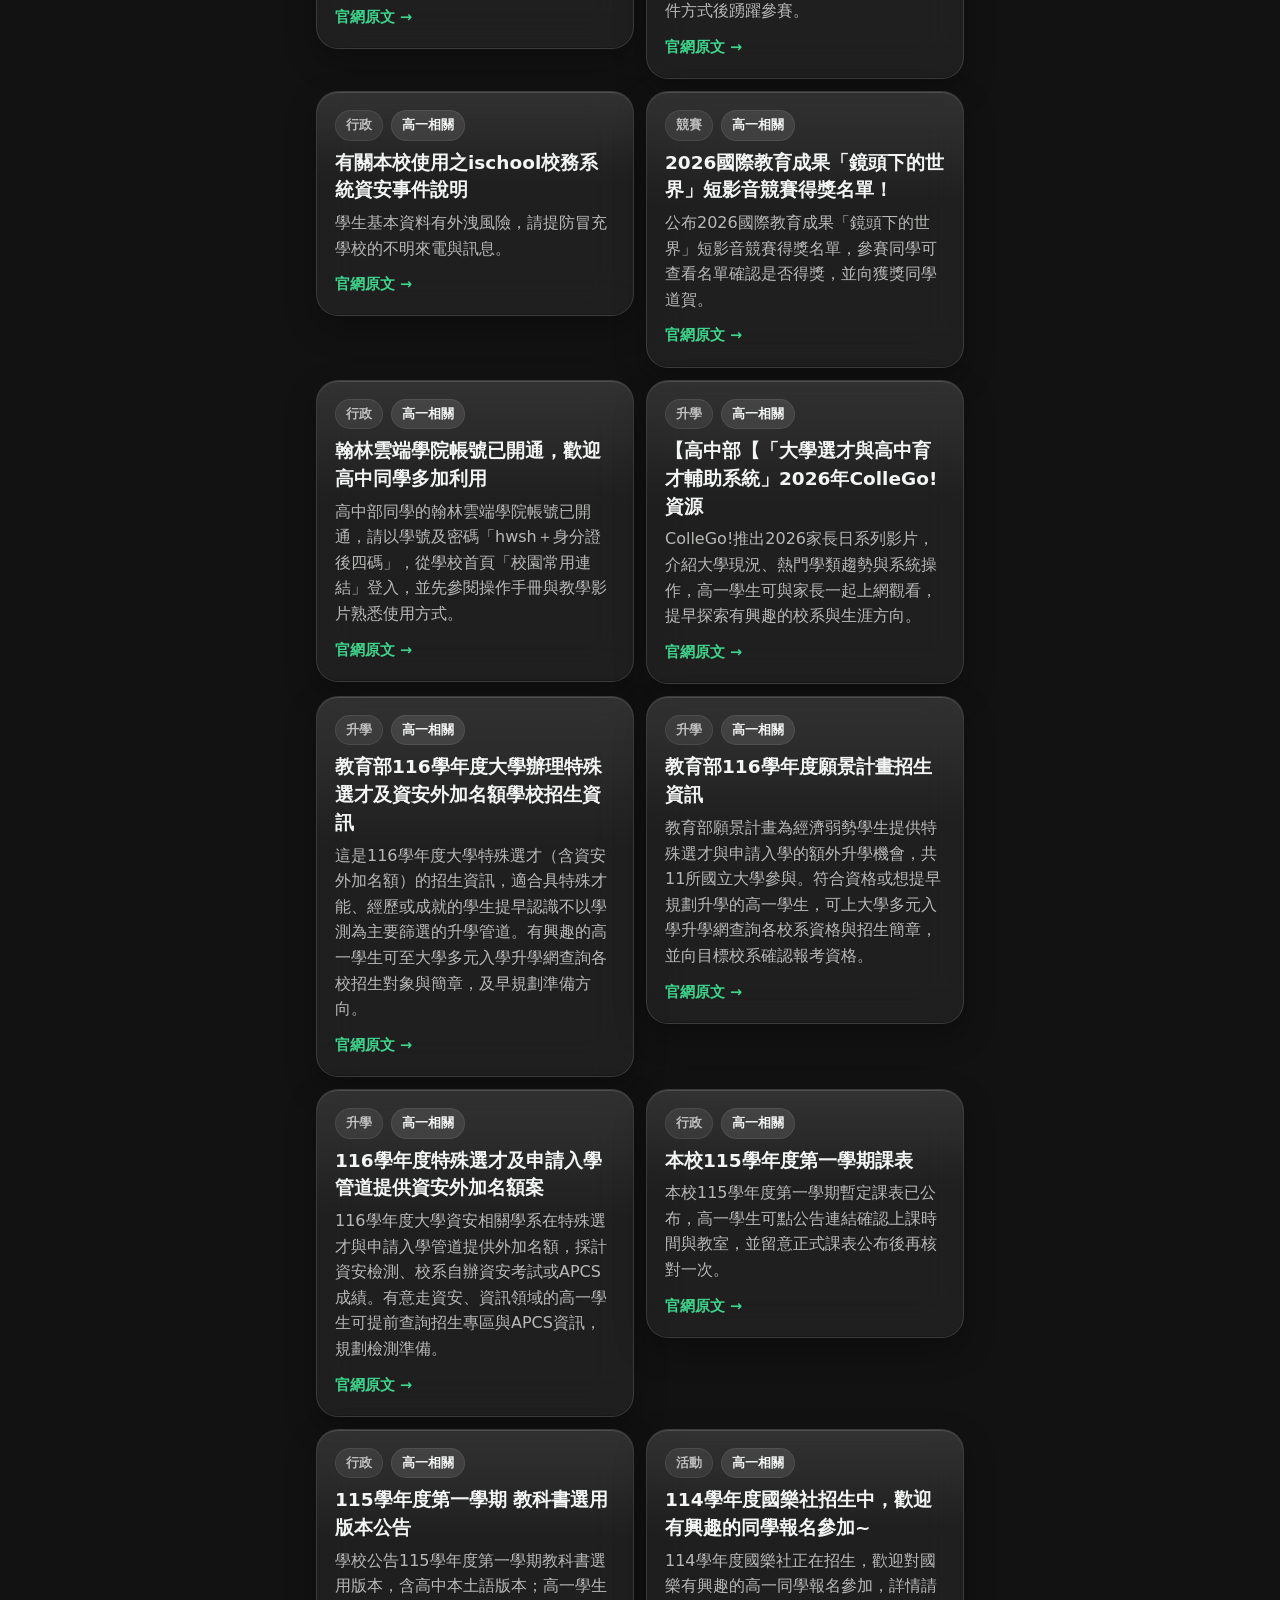
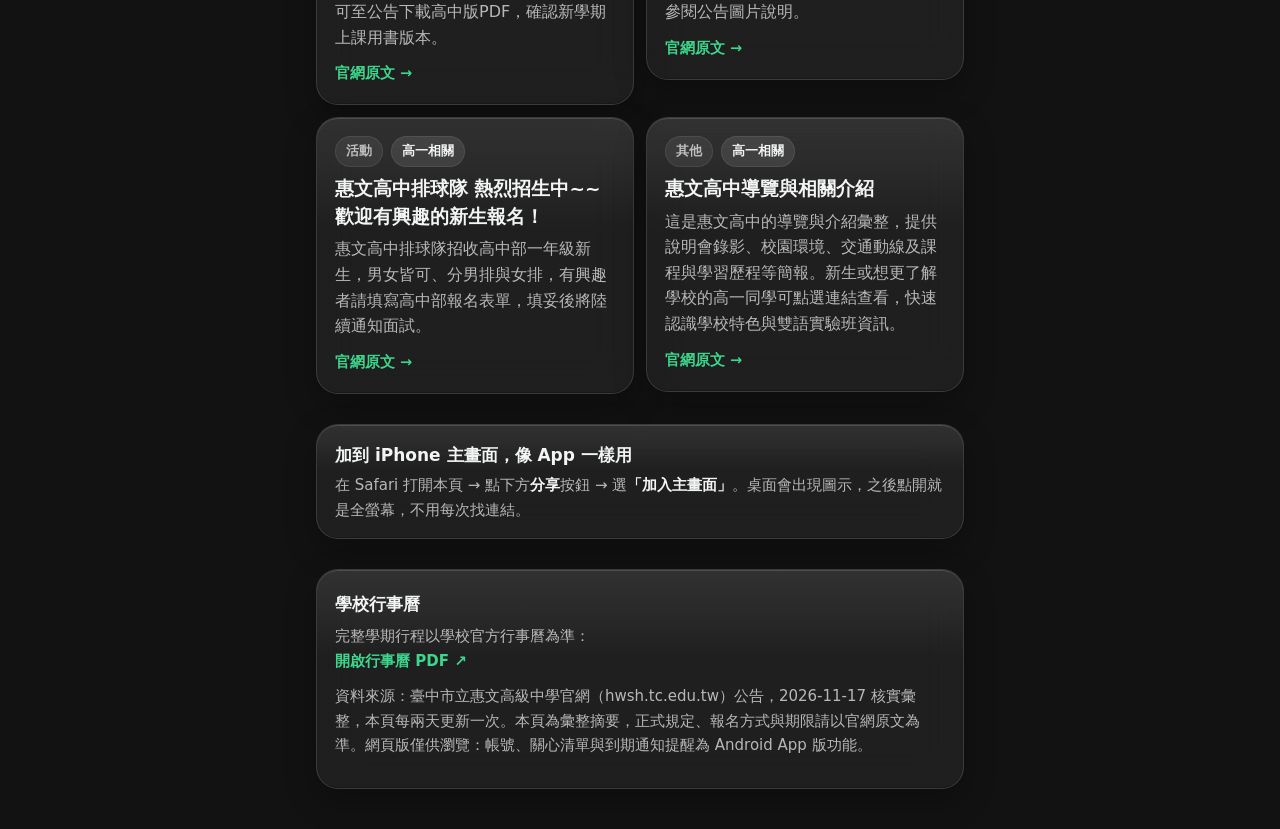
==== commit 99d5a854: "惠文高一公告・網頁版資料更新" ====
--- a/index.html
+++ b/index.html
@@ -190,6 +190,7 @@
 background:rgba(255,255,255,.07);border:1px solid var(--border-soft);color:var(--text-2);
 }
 .tag.topic-learning{background:var(--accent-dim);border-color:var(--accent-border);color:var(--accent)}
+.tag.new-badge{background:var(--accent);border-color:var(--accent);color:#07130c;font-weight:800;letter-spacing:.06em}
 .tag.rel{background:rgba(255,255,255,.1);color:var(--text)}
 .tag.dl{background:rgba(255,255,255,.06)}
 .tag.dl.urgent{color:var(--danger);border-color:rgba(255,107,107,.4)}
@@ -227,7 +228,7 @@
 <h1>惠文高一公告</h1>
 <p class="subtitle">臺中市立惠文高中・高一相關公告與期限，一頁看完。</p>
 <div class="meta-row">
-<span class="meta-chip"><span class="dot"></span>資料更新 <b>2026-11-15</b></span>
+<span class="meta-chip"><span class="dot"></span>資料更新 <b>2026-11-17</b></span>
 <span class="meta-chip">每兩天更新一次</span>
 <span class="meta-chip">來源：學校官網公告</span>
 </div>
@@ -285,62 +286,63 @@
 <footer class="glass">
 <h3>學校行事曆</h3>
 <p>完整學期行程以學校官方行事曆為準：<br><a href="https://hwsh.tc.edu.tw/var/file/66/1066/img/386956800.pdf" target="_blank" rel="noopener">開啟行事曆 PDF ↗</a></p>
-<p class="src">資料來源：臺中市立惠文高級中學官網（hwsh.tc.edu.tw）公告，2026-11-15 核實彙整，本頁每兩天更新一次。本頁為彙整摘要，正式規定、報名方式與期限請以官網原文為準。網頁版僅供瀏覽：帳號、關心清單與到期通知提醒為 Android App 版功能。</p>
+<p class="src">資料來源：臺中市立惠文高級中學官網（hwsh.tc.edu.tw）公告，2026-11-17 核實彙整，本頁每兩天更新一次。本頁為彙整摘要，正式規定、報名方式與期限請以官網原文為準。網頁版僅供瀏覽：帳號、關心清單與到期通知提醒為 Android App 版功能。</p>
 </footer>
 
 </div>
 
 <script>
 var DATA = [
-{"title":"國立嘉義大學辦理第十四屆獸醫營活動","url":"https://hwsh.tc.edu.tw/p/406-1066-648261,r73.php?Lang=zh-tw","deadline":"2026-11-18","deadline_label":"報名截止","topic":"活動","relevant":true,"summary":"國立嘉義大學獸醫學系舉辦第十四屆獸醫營，透過講座、闖關、實作與農場參訪認識獸醫專業與職涯。對獸醫領域有興趣的高一學生可詳閱簡章並線上報名參加。"},
-{"title":"轉知「115年臺中市國際教育週暨國際教育成果分享日系列活動」報名資訊","url":"https://hwsh.tc.edu.tw/p/406-1066-645798,r70.php?Lang=zh-tw","deadline":"2026-11-19","deadline_label":"報名截止","topic":"活動","relevant":true,"summary":"臺中市國際教育週系列活動開放師生參與，高一學生可參加國際教育學生學習心得與反思甄選爭取獎狀，也可報名在本校舉行的國外大學博覽會了解海外升學資訊，請依各項活動連結線上報名。"},
-{"title":"轉知教育部國民及學前教育署辦理115學年度第2學期臺灣大專校院人工智慧學程聯盟（TAICA）協作開設「高級中等學校線上AI課程」案，請各校踴躍參加，並鼓勵學生選修。","url":"https://hwsh.tc.edu.tw/p/406-1066-648208,r73.php?Lang=zh-tw","deadline":"2026-11-23","deadline_label":"繳交截止","topic":"學習歷程","relevant":true,"summary":"下學期將加開2學分線上課程「人工智慧倫理I：倫理批判思考工具到公平」，由東海大學甘偵蓉教授授課；對AI議題有興趣的高一學生可留意學校選修安排，並向教務處或老師詢問選修方式。"},
-{"title":"中華覺知教育關懷協會「2026成大一日大學生－沉浸式學職涯探索營」第三梯次活動，延期至115年12月12日（星期六）舉行","url":"https://hwsh.tc.edu.tw/p/406-1066-649241,r73.php?Lang=zh-tw","deadline":"2026-11-25","deadline_label":"報名截止","topic":"活動","relevant":true,"summary":"成大一日大學生探索營第三梯次以生科與醫藥類為主題，延期舉行並開放追加報名；對醫學、護理、生命科學或公共衛生有興趣的高一學生可線上報名，全程完成可獲學習歷程證書。"},
-{"title":"【特殊選才】真理大學116學年度學士班特殊選才招生訊息","url":"https://hwsh.tc.edu.tw/p/406-1066-643549,r71.php?Lang=zh-tw","deadline":"2026-11-25","deadline_label":"報名截止","topic":"升學","relevant":true,"summary":"真理大學116學年度學士班特殊選才招收企業管理、國際經營與貿易、音樂應用、運動管理及觀光事業等五學系，有興趣以特殊選才升學的同學可至招生中心網站下載簡章，了解報名資格與面試相關規定，及早規劃學習歷程。"},
-{"title":"邀請全國高中生參加「數學 x 物理~探索之旅~高中生與大學教授對談」2026南部場座談會活動，鼓勵學生踴躍報名參加。","url":"https://hwsh.tc.edu.tw/p/406-1066-648924,r73.php?Lang=zh-tw","deadline":"2026-11-30","deadline_label":"報名截止","topic":"活動","relevant":true,"summary":"對數學或物理有興趣的高中生可免費參加在國立中山大學舉辦的教授對談座談會，了解學科學習、未來發展與選系建議，有興趣者請於期限前填寫線上表單報名。"},
-{"title":"教育部「青年百億海外圓夢基金計畫」116年第1梯次報名簡章及計畫資訊","url":"https://hwsh.tc.edu.tw/p/406-1066-647935,r70.php?Lang=zh-tw","deadline":"2026-11-30","deadline_label":"報名截止","topic":"活動","relevant":true,"summary":"教育部青年百億海外圓夢基金計畫開放15至30歲青年申請，含築夢工場與海外翱翔組，提供海外見習、交流及培訓機會；有興趣拓展國際視野的高一同學請至計畫官網查詢簡章並報名。"},
-{"title":"教育部「青年百億海外圓夢基金計畫－海外翱翔組」法國棒球交流蹲點案，提供青年赴法國參與棒球見習、文化體驗及交流活動。","url":"https://hwsh.tc.edu.tw/p/406-1066-646870,r70.php?Lang=zh-tw","deadline":"2026-11-30","deadline_label":"報名截止","topic":"活動","relevant":true,"summary":"教育部青年百億海外圓夢計畫提供赴法國科爾馬棒球俱樂部見習與文化交流機會，15歲至未滿18歲的高中職在籍學生可報名。有興趣的高一學生請參閱附件簡章及青年發展署官網公告，並於期限內完成申請。"},
-{"title":"轉知-116年度上半年(1-6月)欲申請南投縣補助公私立大專院校及高級中等以下學校學生出國學習獎助學金一案，請符合資格之學生於115年11月30日( 星期一)前提出申請，請查照。","url":"https://hwsh.tc.edu.tw/p/406-1066-643801,r71.php?Lang=zh-tw","deadline":"2026-11-30","deadline_label":"申請截止","topic":"升學","relevant":true,"summary":"設籍南投縣的高一學生若計畫出國學習，可申請南投縣的出國學習獎助學金。請至南投縣國際教育網下載表件，備妥紙本一式六份送達康壽國小教務處，並同時寄送電子檔。"},
-{"title":"115學年度高中部及國中部校內國語文競賽實施計畫與報名須知","url":"https://hwsh.tc.edu.tw/p/406-1066-637757,r4268.php?Lang=zh-tw","deadline":"2026-12-04","deadline_label":"報名截止","topic":"競賽","relevant":true,"summary":"115學年度校內國語文競賽歡迎高中部學生報名，項目包括國語演說、朗讀、作文、字音字形及寫字等。想參賽者請由任課老師或國文小老師協助上網填報，優勝者可代表學校參加臺中市國語文競賽初賽。"},
-{"title":"國立臺灣海洋大學辦理「2027年海洋科學營」","url":"https://hwsh.tc.edu.tw/p/406-1066-648273,r73.php?Lang=zh-tw","deadline":"2026-12-11","deadline_label":"報名截止","topic":"活動","relevant":true,"summary":"國立臺灣海洋大學辦理海洋科學營，包含海洋科學、工程、食品及養殖的參訪與實作體驗，有興趣探索志向的高中職學生可線上報名，正取70名、額滿為止。"},
-{"title":"大葉大學116學年度特殊選才招生考試相關訊息","url":"https://hwsh.tc.edu.tw/p/406-1066-645045,r71.php?Lang=zh-tw","deadline":"2026-12-14","deadline_label":"報名截止","topic":"升學","relevant":true,"summary":"大葉大學116學年度特殊選才招生開設資訊工程、多媒體數位內容等四個系所，符合低收入戶、新住民子女或原住民等身分的考生可享報名費或交通住宿補助；有意報考的應屆畢業生請詳閱簡章，依規定完成網路報名並郵寄審查資料。"},
-{"title":"中國醫藥大學推廣教育中心「2027寒假國、高中醫學營隊」","url":"https://hwsh.tc.edu.tw/p/406-1066-649252,r73.php?Lang=zh-tw","deadline":"2026-12-18","deadline_label":"報名截止","topic":"活動","relevant":true,"summary":"中國醫藥大學辦理寒假高中醫學營隊，含醫學、中醫、藥學、基因科學等主題，有興趣探索醫藥領域與選系方向的高一學生可至活動網站線上報名，額滿即提前截止。"},
-{"title":"國立清華大學資訊工程學系與臺灣大專院校人工智慧學程聯盟(TAICA)共同辦理「2027 Fun AI Camp」人工智慧營隊","url":"https://hwsh.tc.edu.tw/p/406-1066-648265,r73.php?Lang=zh-tw","deadline":"2026-12-18","deadline_label":"報名截止","topic":"活動","relevant":true,"summary":"清華大學與TAICA等單位辦理「2027 Fun AI Camp」，含線上學習、實體AI實作與成果競賽。具Python程式設計基礎的高一學生可至活動網站線上報名，費用4,500元，須自備筆電並自理住宿與交通。"},
-{"title":"臺灣探究與實作教育學會辦理「2027全國中學寒假醫學研習營」","url":"https://hwsh.tc.edu.tw/p/406-1066-649260,r73.php?Lang=zh-tw","deadline":"2027-01-21","deadline_label":"活動日期","topic":"活動","relevant":true,"summary":"對醫學有興趣的高一學生可報名線上寒假醫學研習營，課程涵蓋醫學素養、公衛、醫學倫理及學習歷程、面試與二階甄選指導，修畢核發證書，請至臺灣探究與實作教育學會官網網路報名並參閱簡章。"},
-{"title":"文藻外語大學辦理2027文藻國高中雙外語冬令營海報","url":"https://hwsh.tc.edu.tw/p/406-1066-648275,r73.php?Lang=zh-tw","deadline":"2027-01-21","deadline_label":"活動日期","topic":"活動","relevant":true,"summary":"文藻外語大學辦理國高中雙外語冬令營，開放國一至高三學生參加，名額100人額滿為止。有興趣的高一同學請至該校進修推廣部網頁查詢詳情，或撥打專線洽詢報名。"},
-{"title":"伊甸社會福利基金會「2027伊甸服務學習寒假營隊」","url":"https://hwsh.tc.edu.tw/p/406-1066-648285,r73.php?Lang=zh-tw","deadline":"2027-01-24","deadline_label":"活動日期","topic":"活動","relevant":true,"summary":"伊甸基金會辦理寒假服務學習營隊，分桃園長輩梯次與台北兒童梯次，提供陪伴、教學與生活體驗等志願服務；有興趣的高一學生可至伊甸活動報名網站註冊會員、選擇梯次報名，並需通過電話面談。"},
-{"title":"逢甲大學辦理「2027智動化機械探索營」","url":"https://hwsh.tc.edu.tw/p/406-1066-649259,r73.php?Lang=zh-tw","deadline":"2027-01-25","deadline_label":"活動日期","topic":"活動","relevant":true,"summary":"逢甲大學免費辦理智動化機械探索營，中彰投高中職生優先錄取，內容含自主機器人、智慧製造職場體驗、職涯規劃與機器人專題競賽，對機械與智慧製造有興趣的高一學生可透過公告連結報名。"},
-{"title":"國立中興大學化學系第三十二屆化學營—「現場化位」","url":"https://hwsh.tc.edu.tw/p/406-1066-648278,r73.php?Lang=zh-tw","deadline":"2027-01-26","deadline_label":"活動日期","topic":"活動","relevant":true,"summary":"國立中興大學化學系舉辦第32屆化學營「現場化位」，全國高中職學生皆可報名，對化學實驗有興趣的高一同學可查看海報並報名參加，單人7700元、3人以上團報每人7500元。"},
-{"title":"朝陽科技大學與民航人員技術系與中華航空事業發展基金會共同辦理之「從起飛到落地D&A -2027航發會寒期高中職生航空營」","url":"https://hwsh.tc.edu.tw/p/406-1066-649244,r73.php?Lang=zh-tw","deadline":"2027-01-27","deadline_label":"活動日期","topic":"活動","relevant":true,"summary":"朝陽科技大學與航發會辦理寒期高中職生航空營，介紹航空產業從起飛到落地的實務，對航空有興趣的高一學生可至活動網址報名並選擇梯次參加。"},
-{"title":"逢甲大學辦理「勞動部勞動力發展署中彰投分署 2027智動化機械探索營」","url":"https://hwsh.tc.edu.tw/p/406-1066-649236,r73.php?Lang=zh-tw","deadline":"2027-01-12","deadline_label":"報名截止","topic":"活動","relevant":true,"summary":"逢甲大學辦理全額補助的智動化機械探索營，可了解智慧製造產業並參訪企業，中彰投高中職學生優先、須年滿16歲，有興趣者請填線上表單報名。"},
-{"title":"臺灣探究與實作教育學會辦理「半導體新星2027全國中學寒假理工研習營」","url":"https://hwsh.tc.edu.tw/p/406-1066-649264,r73.php?Lang=zh-tw","deadline":"2027-02-01","deadline_label":"報名截止","topic":"活動","relevant":true,"summary":"對半導體、AI、電機資訊等理工領域有興趣的高一學生可報名此線上寒假研習營，課程含產業趨勢、科系探索、學習歷程與面試指導，請至學會網站完成報名及繳費。"},
-{"title":"國立臺灣師範大學機電工程學系舉辦「2027 AI 智慧機器人冬令營」","url":"https://hwsh.tc.edu.tw/p/406-1066-649239,r73.php?Lang=zh-tw","deadline":null,"deadline_label":null,"topic":"活動","relevant":true,"summary":"臺師大機電系辦理2027 AI智慧機器人冬令營，提供國、高中生機器人體驗、教學與競賽學習機會，有興趣的同學請至活動網站查詢簡章並儘速報名，額滿為止。"},
-{"title":"臺中市家庭教育中心「伴你同行」失親兒少親子活動","url":"https://hwsh.tc.edu.tw/p/406-1066-649073,r73.php?Lang=zh-tw","deadline":"2026-12-05","deadline_label":"活動日期","topic":"活動","relevant":true,"summary":"臺中市家庭教育中心為正經歷失親的兒少及其家長、主要照顧者或監護人舉辦親子共學活動，透過體驗活動協助抒發情緒、增進自我認同與支持關係；符合資格且有興趣者可至中心官網或臉書貼文查詢詳情。"},
-{"title":"轉知新北市私立復興高級商工職業學校承辦財團法人群生文教基金會「第31屆群生杯全國青少年繪畫比賽」活動簡章，歡迎學生踴躍參加","url":"https://hwsh.tc.edu.tw/p/406-1066-648917,r73.php?Lang=zh-tw","deadline":null,"deadline_label":null,"topic":"競賽","relevant":true,"summary":"第31屆群生杯全國青少年繪畫比賽歡迎學生參加，對繪畫有興趣的高一學生可查看公告附件簡章，了解比賽規定與送件方式後踴躍參賽。"},
-{"title":"115學年度第二外語主題海報創意競賽","url":"https://hwsh.tc.edu.tw/p/406-1066-646877,r70.php?Lang=zh-tw","deadline":null,"deadline_label":null,"topic":"競賽","relevant":true,"summary":"學校舉辦第二外語主題海報創意競賽，對第二外語或海報設計有興趣的高一學生可詳閱實施辦法，並填寫報名表參加。"},
-{"title":"2026國際教育成果「鏡頭下的世界」短影音競賽得獎名單！","url":"https://hwsh.tc.edu.tw/p/406-1066-645053,r70.php?Lang=zh-tw","deadline":null,"deadline_label":null,"topic":"競賽","relevant":true,"summary":"公布2026國際教育成果「鏡頭下的世界」短影音競賽得獎名單，參賽同學可查看名單確認是否得獎，並向獲獎同學道賀。"},
-{"title":"法國同學接待家庭","url":"https://hwsh.tc.edu.tw/p/406-1066-643301,r70.php?Lang=zh-tw","deadline":null,"deadline_label":null,"topic":"活動","relevant":true,"summary":"學校急徵法國同學接待家庭，接待時段為11月26日至12月14日。有意願的家庭請洽國際教育組。"},
-{"title":"【高中部【「大學選才與高中育才輔助系統」2026年ColleGo!資源","url":"https://hwsh.tc.edu.tw/p/406-1066-641498,r71.php?Lang=zh-tw","deadline":null,"deadline_label":null,"topic":"升學","relevant":true,"summary":"ColleGo!推出2026家長日系列影片，介紹大學現況、熱門學類趨勢與系統操作，高一學生可與家長一起上網觀看，提早探索有興趣的校系與生涯方向。"},
-{"title":"教育部116學年度大學辦理特殊選才及資安外加名額學校招生資訊","url":"https://hwsh.tc.edu.tw/p/406-1066-641495,r71.php?Lang=zh-tw","deadline":null,"deadline_label":null,"topic":"升學","relevant":true,"summary":"這是116學年度大學特殊選才（含資安外加名額）的招生資訊，適合具特殊才能、經歷或成就的學生提早認識不以學測為主要篩選的升學管道。有興趣的高一學生可至大學多元入學升學網查詢各校招生對象與簡章，及早規劃準備方向。"},
-{"title":"翰林雲端學院帳號已開通，歡迎高中同學多加利用","url":"https://hwsh.tc.edu.tw/p/406-1066-638830,r70.php?Lang=zh-tw","deadline":null,"deadline_label":null,"topic":"行政","relevant":true,"summary":"高中部同學的翰林雲端學院帳號已開通，請以學號及密碼「hwsh＋身分證後四碼」，從學校首頁「校園常用連結」登入，並先參閱操作手冊與教學影片熟悉使用方式。"},
-{"title":"教育部116學年度願景計畫招生資訊","url":"https://hwsh.tc.edu.tw/p/406-1066-638824,r71.php?Lang=zh-tw","deadline":null,"deadline_label":null,"topic":"升學","relevant":true,"summary":"教育部願景計畫為經濟弱勢學生提供特殊選才與申請入學的額外升學機會，共11所國立大學參與。符合資格或想提早規劃升學的高一學生，可上大學多元入學升學網查詢各校系資格與招生簡章，並向目標校系確認報考資格。"},
-{"title":"116學年度特殊選才及申請入學管道提供資安外加名額案","url":"https://hwsh.tc.edu.tw/p/406-1066-636637,r71.php?Lang=zh-tw","deadline":null,"deadline_label":null,"topic":"升學","relevant":true,"summary":"116學年度大學資安相關學系在特殊選才與申請入學管道提供外加名額，採計資安檢測、校系自辦資安考試或APCS成績。有意走資安、資訊領域的高一學生可提前查詢招生專區與APCS資訊，規劃檢測準備。"},
-{"title":"本校115學年度第一學期課表","url":"https://hwsh.tc.edu.tw/p/406-1066-624979,r4268.php?Lang=zh-tw","deadline":null,"deadline_label":null,"topic":"行政","relevant":true,"summary":"本校115學年度第一學期暫定課表已公布，高一學生可點公告連結確認上課時間與教室，並留意正式課表公布後再核對一次。"},
-{"title":"115學年度第一學期 教科書選用版本公告","url":"https://hwsh.tc.edu.tw/p/406-1066-593194,r4268.php?Lang=zh-tw","deadline":null,"deadline_label":null,"topic":"行政","relevant":true,"summary":"學校公告115學年度第一學期教科書選用版本，含高中本土語版本；高一學生可至公告下載高中版PDF，確認新學期上課用書版本。"},
-{"title":"114學年度國樂社招生中，歡迎有興趣的同學報名參加~","url":"https://hwsh.tc.edu.tw/p/406-1066-517833,r4268.php?Lang=zh-tw","deadline":null,"deadline_label":null,"topic":"活動","relevant":true,"summary":"114學年度國樂社正在招生，歡迎對國樂有興趣的高一同學報名參加，詳情請參閱公告圖片說明。"},
-{"title":"惠文高中排球隊 熱烈招生中~~ 歡迎有興趣的新生報名！","url":"https://hwsh.tc.edu.tw/p/406-1066-480957,r4268.php?Lang=zh-tw","deadline":null,"deadline_label":null,"topic":"活動","relevant":true,"summary":"惠文高中排球隊招收高中部一年級新生，男女皆可、分男排與女排，有興趣者請填寫高中部報名表單，填妥後將陸續通知面試。"},
-{"title":"惠文高中導覽與相關介紹","url":"https://hwsh.tc.edu.tw/p/406-1066-452970,r4268.php?Lang=zh-tw","deadline":null,"deadline_label":null,"topic":"其他","relevant":true,"summary":"這是惠文高中的導覽與介紹彙整，提供說明會錄影、校園環境、交通動線及課程與學習歷程等簡報。新生或想更了解學校的高一同學可點選連結查看，快速認識學校特色與雙語實驗班資訊。"},
-{"title":"重申學校辦理學習歷程等作業應符合個人資料保護法等相關規範，詳如說明，請查照。","url":"https://hwsh.tc.edu.tw/p/406-1066-649400,r70.php?Lang=zh-tw","deadline":null,"deadline_label":null,"topic":"學習歷程","relevant":false,"summary":"學校重申學習歷程平台個資規範的行政通知，主要對象為教職員。高一學生與家長若不同意建置電子簽名檔，可改將檔案列印簽名後掃描上傳，切勿截圖挪用家長在其他文件上的簽名。"},
-{"title":"重要：116學年度身心障礙學生升學大專校院甄試","url":"https://hwsh.tc.edu.tw/p/406-1066-643255,r71.php?Lang=zh-tw","deadline":"2026-12-07","deadline_label":"報名截止","topic":"升學","relevant":false,"summary":"116學年度身心障礙學生升學大專校院甄試受理報名，對象為符合資格的應屆畢業生，高一學生尚無需報名；符合資格者應詳閱簡章，並透過學校團體報名、洽教務處特教組。"},
-{"title":"國立臺北教育大學116學年度學士班音樂學系單獨招生相關資訊","url":"https://hwsh.tc.edu.tw/p/406-1066-642498,r71.php?Lang=zh-tw","deadline":"2026-11-20","deadline_label":"報名截止","topic":"升學","relevant":false,"summary":"國立臺北教育大學音樂學系辦理116學年度學士班單獨招生，共35名，依鋼琴、聲樂、弦樂、管樂、擊樂及理論作曲等主修分組；有意報考的高三學生請詳閱簡章並完成網路繳費與報名。"},
-{"title":"淡江大學-商管學院會計學系「116學年度繁星推薦新生獎學金」資訊","url":"https://hwsh.tc.edu.tw/p/406-1066-639322,r71.php?Lang=zh-tw","deadline":null,"deadline_label":null,"topic":"升學","relevant":false,"summary":"淡江大學會計學系為116學年度繁星推薦新生提供四年8學期學雜費全免、約24萬元獎學金，主要對象為應屆畢業生；對會計有興趣者可至該系網頁先了解課程與資格資訊。"},
-{"title":"115學年度國中部一年級校內英語歌唱比賽實施計畫與參賽須知","url":"https://hwsh.tc.edu.tw/p/406-1066-637657,r4268.php?Lang=zh-tw","deadline":"2026-11-30","deadline_label":"繳交截止","topic":"競賽","relevant":false,"summary":"這是國中部一年級全體班級參加的校內英語歌唱比賽，需各班自指定曲目中擇一參賽並繳交報名資料；高中部高一學生非參加對象，無需報名。"},
-{"title":"康軒雲帳號已開通，歡迎國中部同學多加利用","url":"https://hwsh.tc.edu.tw/p/406-1066-637108,r4268.php?Lang=zh-tw","deadline":null,"deadline_label":null,"topic":"行政","relevant":false,"summary":"此為國中部康軒雲帳號開通公告，高一學生無需辦理。國中部同學可使用學校Google帳號，經學校首頁「校園常用連結」登入使用數位教材與學習資源。"},
-{"title":"115學年度國內外","url":"https://hwsh.tc.edu.tw/p/406-1066-622274,r4268.php?Lang=zh-tw","deadline":null,"deadline_label":null,"topic":"升學","relevant":false,"summary":"學校公布115學年度應屆畢業生的國內外大學錄取榜單，詳細名單見附件。高一學生無需辦理任何手續，僅可作為未來升學方向的參考。"},
-{"title":"115年度本校","url":"https://hwsh.tc.edu.tw/p/406-1066-613673,r4268.php?Lang=zh-tw","deadline":null,"deadline_label":null,"topic":"升學","relevant":false,"summary":"本校公告115年度國中部升學榜單，列出錄取臺中一中、臺中女中及直升惠文高中等學生名單。高一學生無需辦理任何手續，僅供參考查詢。"},
-{"title":"賀! 本校115年會考成績優異表現!","url":"https://hwsh.tc.edu.tw/p/406-1066-603489,r4268.php?Lang=zh-tw","deadline":null,"deadline_label":null,"topic":"升學","relevant":false,"summary":"本公告為本校國中部在國中教育會考成績表現優異的成果公布，屬國中部學生升學資訊，高一學生無需報名或繳交資料，僅供知悉。"}
+{"title": "國立清華大學115學年度寒假期間辦理營隊資訊", "url": "https://hwsh.tc.edu.tw/p/406-1066-650287,r73.php?Lang=zh-tw", "deadline": null, "deadline_label": null, "topic": "活動", "relevant": true, "summary": "清華大學寒假營隊資訊已公告，可下載「營隊一覽表.pdf」查看各營隊主題與報名方式。", "isNew": true},
+{"title": "東吳大學2027年寒假高中生研習營", "url": "https://hwsh.tc.edu.tw/p/406-1066-650281,r73.php?Lang=zh-tw", "deadline": "2027-01-06", "deadline_label": "報名截止", "topic": "活動", "relevant": true, "summary": "寒假 5 個高中生研習營：鑑識科學、AI與數學、法律、英語文學等主題。", "isNew": true},
+{"title": "淡江大學建築學系學會辦理「2027淡江大學建築系冬季建築營」", "url": "https://hwsh.tc.edu.tw/p/406-1066-650275,r73.php?Lang=zh-tw", "deadline": null, "deadline_label": null, "topic": "活動", "relevant": true, "summary": "對建築設計有興趣的高一學生可報名，請查看附件簡章與海報。", "isNew": true},
+{"title": "朝陽科技大學「2027年寒假AI/資訊/半導體營隊」", "url": "https://hwsh.tc.edu.tw/p/406-1066-650271,r73.php?Lang=zh-tw", "deadline": "2027-01-21", "deadline_label": "活動日期", "topic": "活動", "relevant": true, "summary": "寒假 AI／資訊／半導體營隊台中場，可線上報名。", "isNew": true},
+{"title": "僑光科技大學系舉辦「金融投資理財營」", "url": "https://hwsh.tc.edu.tw/p/406-1066-650268,r73.php?Lang=zh-tw", "deadline": "2026-12-31", "deadline_label": "報名截止", "topic": "活動", "relevant": true, "summary": "適合想了解金融商品投資、培養理財能力的高中職學生，在僑光科大圖資大樓舉行。", "isNew": true},
+{"title": "「2027 冬令營-AI人工智慧營」", "url": "https://hwsh.tc.edu.tw/p/406-1066-650200,r73.php?Lang=zh-tw", "deadline": "2027-01-29", "deadline_label": "活動日期", "topic": "活動", "relevant": true, "summary": "在國立臺北商業大學舉辦，一人一機實作學 AI，全程參與可獲研習證明。", "isNew": true},
+{"title": "高雄醫學大學舉辦第十六屆高醫醫社營「醫社迫降：MS6767救援計畫」", "url": "https://hwsh.tc.edu.tw/p/406-1066-650196,r73.php?Lang=zh-tw", "deadline": "2027-01-27", "deadline_label": "活動日期", "topic": "活動", "relevant": true, "summary": "四天三夜醫社營，社工專業介紹、機構參訪與情境體驗。", "isNew": true},
+{"title": "【高中部】國立台北藝術大學116學年度學士班單獨招生考試", "url": "https://hwsh.tc.edu.tw/p/406-1066-650190,r71.php?Lang=zh-tw", "deadline": "2026-11-25", "deadline_label": "報名截止", "topic": "升學", "relevant": true, "summary": "招收音樂、美術、戲劇、舞蹈、電影創作、動畫等系，主要針對應屆畢業生。", "isNew": true},
+{"title": "歡迎師長踴躍推薦學生參加「2027總統教育獎」遴選活動", "url": "https://hwsh.tc.edu.tw/p/406-1066-650040,r70.php?Lang=zh-tw", "deadline": null, "deadline_label": null, "topic": "競賽", "relevant": true, "summary": "具逆境奮發、特殊才能或優良事蹟的學生可向師長表達意願。", "isNew": true},
+{"title": "國立嘉義大學辦理第十四屆獸醫營活動", "url": "https://hwsh.tc.edu.tw/p/406-1066-648261,r73.php?Lang=zh-tw", "deadline": "2026-11-18", "deadline_label": "報名截止", "topic": "活動", "relevant": true, "summary": "國立嘉義大學獸醫學系舉辦第十四屆獸醫營，透過講座、闖關、實作與農場參訪認識獸醫專業與職涯。對獸醫領域有興趣的高一學生可詳閱簡章並線上報名參加。"},
+{"title": "轉知「115年臺中市國際教育週暨國際教育成果分享日系列活動」報名資訊", "url": "https://hwsh.tc.edu.tw/p/406-1066-645798,r70.php?Lang=zh-tw", "deadline": "2026-11-19", "deadline_label": "報名截止", "topic": "活動", "relevant": true, "summary": "臺中市國際教育週系列活動開放師生參與，高一學生可參加國際教育學生學習心得與反思甄選爭取獎狀，也可報名在本校舉行的國外大學博覽會了解海外升學資訊，請依各項活動連結線上報名。"},
+{"title": "轉知教育部國民及學前教育署辦理115學年度第2學期臺灣大專校院人工智慧學程聯盟（TAICA）協作開設「高級中等學校線上AI課程」案，請各校踴躍參加，並鼓勵學生選修。", "url": "https://hwsh.tc.edu.tw/p/406-1066-648208,r73.php?Lang=zh-tw", "deadline": "2026-11-23", "deadline_label": "繳交截止", "topic": "學習歷程", "relevant": true, "summary": "下學期將加開2學分線上課程「人工智慧倫理I：倫理批判思考工具到公平」，由東海大學甘偵蓉教授授課；對AI議題有興趣的高一學生可留意學校選修安排，並向教務處或老師詢問選修方式。"},
+{"title": "中華覺知教育關懷協會「2026成大一日大學生－沉浸式學職涯探索營」第三梯次活動，延期至115年12月12日（星期六）舉行", "url": "https://hwsh.tc.edu.tw/p/406-1066-649241,r73.php?Lang=zh-tw", "deadline": "2026-11-25", "deadline_label": "報名截止", "topic": "活動", "relevant": true, "summary": "成大一日大學生探索營第三梯次以生科與醫藥類為主題，延期舉行並開放追加報名；對醫學、護理、生命科學或公共衛生有興趣的高一學生可線上報名，全程完成可獲學習歷程證書。"},
+{"title": "【特殊選才】真理大學116學年度學士班特殊選才招生訊息", "url": "https://hwsh.tc.edu.tw/p/406-1066-643549,r71.php?Lang=zh-tw", "deadline": "2026-11-25", "deadline_label": "報名截止", "topic": "升學", "relevant": true, "summary": "真理大學116學年度學士班特殊選才招收企業管理、國際經營與貿易、音樂應用、運動管理及觀光事業等五學系，有興趣以特殊選才升學的同學可至招生中心網站下載簡章，了解報名資格與面試相關規定，及早規劃學習歷程。"},
+{"title": "教育部「青年百億海外圓夢基金計畫」116年第1梯次報名簡章及計畫資訊", "url": "https://hwsh.tc.edu.tw/p/406-1066-647935,r70.php?Lang=zh-tw", "deadline": "2026-11-30", "deadline_label": "報名截止", "topic": "活動", "relevant": true, "summary": "教育部青年百億海外圓夢基金計畫開放15至30歲青年申請，含築夢工場與海外翱翔組，提供海外見習、交流及培訓機會；有興趣拓展國際視野的高一同學請至計畫官網查詢簡章並報名。"},
+{"title": "邀請全國高中生參加「數學 x 物理~探索之旅~高中生與大學教授對談」2026南部場座談會活動，鼓勵學生踴躍報名參加。", "url": "https://hwsh.tc.edu.tw/p/406-1066-648924,r73.php?Lang=zh-tw", "deadline": "2026-11-30", "deadline_label": "報名截止", "topic": "活動", "relevant": true, "summary": "對數學或物理有興趣的高中生可免費參加在國立中山大學舉辦的教授對談座談會，了解學科學習、未來發展與選系建議，有興趣者請於期限前填寫線上表單報名。"},
+{"title": "轉知-116年度上半年(1-6月)欲申請南投縣補助公私立大專院校及高級中等以下學校學生出國學習獎助學金一案，請符合資格之學生於115年11月30日( 星期一)前提出申請，請查照。", "url": "https://hwsh.tc.edu.tw/p/406-1066-643801,r71.php?Lang=zh-tw", "deadline": "2026-11-30", "deadline_label": "申請截止", "topic": "升學", "relevant": true, "summary": "設籍南投縣的高一學生若計畫出國學習，可申請南投縣的出國學習獎助學金。請至南投縣國際教育網下載表件，備妥紙本一式六份送達康壽國小教務處，並同時寄送電子檔。"},
+{"title": "教育部「青年百億海外圓夢基金計畫－海外翱翔組」法國棒球交流蹲點案，提供青年赴法國參與棒球見習、文化體驗及交流活動。", "url": "https://hwsh.tc.edu.tw/p/406-1066-646870,r70.php?Lang=zh-tw", "deadline": "2026-11-30", "deadline_label": "報名截止", "topic": "活動", "relevant": true, "summary": "教育部青年百億海外圓夢計畫提供赴法國科爾馬棒球俱樂部見習與文化交流機會，15歲至未滿18歲的高中職在籍學生可報名。有興趣的高一學生請參閱附件簡章及青年發展署官網公告，並於期限內完成申請。"},
+{"title": "115學年度高中部及國中部校內國語文競賽實施計畫與報名須知", "url": "https://hwsh.tc.edu.tw/p/406-1066-637757,r4268.php?Lang=zh-tw", "deadline": "2026-12-04", "deadline_label": "報名截止", "topic": "競賽", "relevant": true, "summary": "115學年度校內國語文競賽歡迎高中部學生報名，項目包括國語演說、朗讀、作文、字音字形及寫字等。想參賽者請由任課老師或國文小老師協助上網填報，優勝者可代表學校參加臺中市國語文競賽初賽。"},
+{"title": "國立臺灣海洋大學辦理「2027年海洋科學營」", "url": "https://hwsh.tc.edu.tw/p/406-1066-648273,r73.php?Lang=zh-tw", "deadline": "2026-12-11", "deadline_label": "報名截止", "topic": "活動", "relevant": true, "summary": "國立臺灣海洋大學辦理海洋科學營，包含海洋科學、工程、食品及養殖的參訪與實作體驗，有興趣探索志向的高中職學生可線上報名，正取70名、額滿為止。"},
+{"title": "115學年度第二外語主題海報創意競賽", "url": "https://hwsh.tc.edu.tw/p/406-1066-646877,r70.php?Lang=zh-tw", "deadline": "2026-12-14", "deadline_label": "收件截止", "topic": "競賽", "relevant": true, "summary": "學校舉辦第二外語主題海報創意競賽，對第二外語或海報設計有興趣的高一學生可詳閱實施辦法，並填寫報名表參加。"},
+{"title": "大葉大學116學年度特殊選才招生考試相關訊息", "url": "https://hwsh.tc.edu.tw/p/406-1066-645045,r71.php?Lang=zh-tw", "deadline": "2026-12-14", "deadline_label": "報名截止", "topic": "升學", "relevant": true, "summary": "大葉大學116學年度特殊選才招生開設資訊工程、多媒體數位內容等四個系所，符合低收入戶、新住民子女或原住民等身分的考生可享報名費或交通住宿補助；有意報考的應屆畢業生請詳閱簡章，依規定完成網路報名並郵寄審查資料。"},
+{"title": "中國醫藥大學推廣教育中心「2027寒假國、高中醫學營隊」", "url": "https://hwsh.tc.edu.tw/p/406-1066-649252,r73.php?Lang=zh-tw", "deadline": "2026-12-18", "deadline_label": "報名截止", "topic": "活動", "relevant": true, "summary": "中國醫藥大學辦理寒假高中醫學營隊，含醫學、中醫、藥學、基因科學等主題，有興趣探索醫藥領域與選系方向的高一學生可至活動網站線上報名，額滿即提前截止。"},
+{"title": "國立清華大學資訊工程學系與臺灣大專院校人工智慧學程聯盟(TAICA)共同辦理「2027 Fun AI Camp」人工智慧營隊", "url": "https://hwsh.tc.edu.tw/p/406-1066-648265,r73.php?Lang=zh-tw", "deadline": "2026-12-18", "deadline_label": "報名截止", "topic": "活動", "relevant": true, "summary": "清華大學與TAICA等單位辦理「2027 Fun AI Camp」，含線上學習、實體AI實作與成果競賽。具Python程式設計基礎的高一學生可至活動網站線上報名，費用4,500元，須自備筆電並自理住宿與交通。"},
+{"title": "臺灣探究與實作教育學會辦理「半導體新星2027全國中學寒假理工研習營」", "url": "https://hwsh.tc.edu.tw/p/406-1066-649264,r73.php?Lang=zh-tw", "deadline": "2027-02-01", "deadline_label": "報名截止", "topic": "活動", "relevant": true, "summary": "對半導體、AI、電機資訊等理工領域有興趣的高一學生可報名此線上寒假研習營，課程含產業趨勢、科系探索、學習歷程與面試指導，請至學會網站完成報名及繳費。"},
+{"title": "臺灣探究與實作教育學會辦理「2027全國中學寒假醫學研習營」", "url": "https://hwsh.tc.edu.tw/p/406-1066-649260,r73.php?Lang=zh-tw", "deadline": "2027-01-21", "deadline_label": "活動日期", "topic": "活動", "relevant": true, "summary": "對醫學有興趣的高一學生可報名線上寒假醫學研習營，課程涵蓋醫學素養、公衛、醫學倫理及學習歷程、面試與二階甄選指導，修畢核發證書，請至臺灣探究與實作教育學會官網網路報名並參閱簡章。"},
+{"title": "逢甲大學辦理「2027智動化機械探索營」", "url": "https://hwsh.tc.edu.tw/p/406-1066-649259,r73.php?Lang=zh-tw", "deadline": "2027-01-25", "deadline_label": "活動日期", "topic": "活動", "relevant": true, "summary": "逢甲大學免費辦理智動化機械探索營，中彰投高中職生優先錄取，內容含自主機器人、智慧製造職場體驗、職涯規劃與機器人專題競賽，對機械與智慧製造有興趣的高一學生可透過公告連結報名。"},
+{"title": "朝陽科技大學與民航人員技術系與中華航空事業發展基金會共同辦理之「從起飛到落地D&A -2027航發會寒期高中職生航空營」", "url": "https://hwsh.tc.edu.tw/p/406-1066-649244,r73.php?Lang=zh-tw", "deadline": "2027-01-27", "deadline_label": "活動日期", "topic": "活動", "relevant": true, "summary": "朝陽科技大學與航發會辦理寒期高中職生航空營，介紹航空產業從起飛到落地的實務，對航空有興趣的高一學生可至活動網址報名並選擇梯次參加。"},
+{"title": "國立臺灣師範大學機電工程學系舉辦「2027 AI 智慧機器人冬令營」", "url": "https://hwsh.tc.edu.tw/p/406-1066-649239,r73.php?Lang=zh-tw", "deadline": null, "deadline_label": null, "topic": "活動", "relevant": true, "summary": "臺師大機電系辦理2027 AI智慧機器人冬令營，提供國、高中生機器人體驗、教學與競賽學習機會，有興趣的同學請至活動網站查詢簡章並儘速報名，額滿為止。"},
+{"title": "逢甲大學辦理「勞動部勞動力發展署中彰投分署 2027智動化機械探索營」", "url": "https://hwsh.tc.edu.tw/p/406-1066-649236,r73.php?Lang=zh-tw", "deadline": "2027-01-12", "deadline_label": "報名截止", "topic": "活動", "relevant": true, "summary": "逢甲大學辦理全額補助的智動化機械探索營，可了解智慧製造產業並參訪企業，中彰投高中職學生優先、須年滿16歲，有興趣者請填線上表單報名。"},
+{"title": "文藻外語大學辦理2027文藻國高中雙外語冬令營海報", "url": "https://hwsh.tc.edu.tw/p/406-1066-648275,r73.php?Lang=zh-tw", "deadline": "2027-01-21", "deadline_label": "活動日期", "topic": "活動", "relevant": true, "summary": "文藻外語大學辦理國高中雙外語冬令營，開放國一至高三學生參加，名額100人額滿為止。有興趣的高一同學請至該校進修推廣部網頁查詢詳情，或撥打專線洽詢報名。"},
+{"title": "國立中興大學化學系第三十二屆化學營—「現場化位」", "url": "https://hwsh.tc.edu.tw/p/406-1066-648278,r73.php?Lang=zh-tw", "deadline": "2027-01-26", "deadline_label": "活動日期", "topic": "活動", "relevant": true, "summary": "國立中興大學化學系舉辦第32屆化學營「現場化位」，全國高中職學生皆可報名，對化學實驗有興趣的高一同學可查看海報並報名參加，單人7700元、3人以上團報每人7500元。"},
+{"title": "伊甸社會福利基金會「2027伊甸服務學習寒假營隊」", "url": "https://hwsh.tc.edu.tw/p/406-1066-648285,r73.php?Lang=zh-tw", "deadline": "2027-01-24", "deadline_label": "活動日期", "topic": "活動", "relevant": true, "summary": "伊甸基金會辦理寒假服務學習營隊，分桃園長輩梯次與台北兒童梯次，提供陪伴、教學與生活體驗等志願服務；有興趣的高一學生可至伊甸活動報名網站註冊會員、選擇梯次報名，並需通過電話面談。"},
+{"title": "2027冬令營-高中企管營(不過夜營隊)", "url": "https://hwsh.tc.edu.tw/p/406-1066-648269,r73.php?Lang=zh-tw", "deadline": "2027-01-29", "deadline_label": "活動日期", "topic": "活動", "relevant": true, "summary": "在國立臺北商業大學舉辦，業界導師課程與企劃提案競賽。"},
+{"title": "轉知新北市私立復興高級商工職業學校承辦財團法人群生文教基金會「第31屆群生杯全國青少年繪畫比賽」活動簡章，歡迎學生踴躍參加", "url": "https://hwsh.tc.edu.tw/p/406-1066-648917,r73.php?Lang=zh-tw", "deadline": null, "deadline_label": null, "topic": "競賽", "relevant": true, "summary": "第31屆群生杯全國青少年繪畫比賽歡迎學生參加，對繪畫有興趣的高一學生可查看公告附件簡章，了解比賽規定與送件方式後踴躍參賽。"},
+{"title": "臺中市家庭教育中心「伴你同行」失親兒少親子活動", "url": "https://hwsh.tc.edu.tw/p/406-1066-649073,r73.php?Lang=zh-tw", "deadline": "2026-12-05", "deadline_label": "活動日期", "topic": "活動", "relevant": true, "summary": "臺中市家庭教育中心為正經歷失親的兒少及其家長、主要照顧者或監護人舉辦親子共學活動，透過體驗活動協助抒發情緒、增進自我認同與支持關係；符合資格且有興趣者可至中心官網或臉書貼文查詢詳情。"},
+{"title": "重申學校辦理學習歷程等作業應符合個人資料保護法等相關規範，詳如說明，請查照。", "url": "https://hwsh.tc.edu.tw/p/406-1066-649400,r70.php?Lang=zh-tw", "deadline": null, "deadline_label": null, "topic": "學習歷程", "relevant": false, "summary": "學校重申學習歷程平台個資規範的行政通知，主要對象為教職員。高一學生與家長若不同意建置電子簽名檔，可改將檔案列印簽名後掃描上傳，切勿截圖挪用家長在其他文件上的簽名。"},
+{"title": "有關本校使用之ischool校務系統資安事件說明", "url": "https://hwsh.tc.edu.tw/p/406-1066-649076,r70.php?Lang=zh-tw", "deadline": null, "deadline_label": null, "topic": "行政", "relevant": true, "summary": "學生基本資料有外洩風險，請提防冒充學校的不明來電與訊息。"},
+{"title": "2026國際教育成果「鏡頭下的世界」短影音競賽得獎名單！", "url": "https://hwsh.tc.edu.tw/p/406-1066-645053,r70.php?Lang=zh-tw", "deadline": null, "deadline_label": null, "topic": "競賽", "relevant": true, "summary": "公布2026國際教育成果「鏡頭下的世界」短影音競賽得獎名單，參賽同學可查看名單確認是否得獎，並向獲獎同學道賀。"},
+{"title": "翰林雲端學院帳號已開通，歡迎高中同學多加利用", "url": "https://hwsh.tc.edu.tw/p/406-1066-638830,r70.php?Lang=zh-tw", "deadline": null, "deadline_label": null, "topic": "行政", "relevant": true, "summary": "高中部同學的翰林雲端學院帳號已開通，請以學號及密碼「hwsh＋身分證後四碼」，從學校首頁「校園常用連結」登入，並先參閱操作手冊與教學影片熟悉使用方式。"},
+{"title": "【高中部【「大學選才與高中育才輔助系統」2026年ColleGo!資源", "url": "https://hwsh.tc.edu.tw/p/406-1066-641498,r71.php?Lang=zh-tw", "deadline": null, "deadline_label": null, "topic": "升學", "relevant": true, "summary": "ColleGo!推出2026家長日系列影片，介紹大學現況、熱門學類趨勢與系統操作，高一學生可與家長一起上網觀看，提早探索有興趣的校系與生涯方向。"},
+{"title": "教育部116學年度大學辦理特殊選才及資安外加名額學校招生資訊", "url": "https://hwsh.tc.edu.tw/p/406-1066-641495,r71.php?Lang=zh-tw", "deadline": null, "deadline_label": null, "topic": "升學", "relevant": true, "summary": "這是116學年度大學特殊選才（含資安外加名額）的招生資訊，適合具特殊才能、經歷或成就的學生提早認識不以學測為主要篩選的升學管道。有興趣的高一學生可至大學多元入學升學網查詢各校招生對象與簡章，及早規劃準備方向。"},
+{"title": "教育部116學年度願景計畫招生資訊", "url": "https://hwsh.tc.edu.tw/p/406-1066-638824,r71.php?Lang=zh-tw", "deadline": null, "deadline_label": null, "topic": "升學", "relevant": true, "summary": "教育部願景計畫為經濟弱勢學生提供特殊選才與申請入學的額外升學機會，共11所國立大學參與。符合資格或想提早規劃升學的高一學生，可上大學多元入學升學網查詢各校系資格與招生簡章，並向目標校系確認報考資格。"},
+{"title": "116學年度特殊選才及申請入學管道提供資安外加名額案", "url": "https://hwsh.tc.edu.tw/p/406-1066-636637,r71.php?Lang=zh-tw", "deadline": null, "deadline_label": null, "topic": "升學", "relevant": true, "summary": "116學年度大學資安相關學系在特殊選才與申請入學管道提供外加名額，採計資安檢測、校系自辦資安考試或APCS成績。有意走資安、資訊領域的高一學生可提前查詢招生專區與APCS資訊，規劃檢測準備。"},
+{"title": "本校115學年度第一學期課表", "url": "https://hwsh.tc.edu.tw/p/406-1066-624979,r4268.php?Lang=zh-tw", "deadline": null, "deadline_label": null, "topic": "行政", "relevant": true, "summary": "本校115學年度第一學期暫定課表已公布，高一學生可點公告連結確認上課時間與教室，並留意正式課表公布後再核對一次。"},
+{"title": "115學年度第一學期 教科書選用版本公告", "url": "https://hwsh.tc.edu.tw/p/406-1066-593194,r4268.php?Lang=zh-tw", "deadline": null, "deadline_label": null, "topic": "行政", "relevant": true, "summary": "學校公告115學年度第一學期教科書選用版本，含高中本土語版本；高一學生可至公告下載高中版PDF，確認新學期上課用書版本。"},
+{"title": "114學年度國樂社招生中，歡迎有興趣的同學報名參加~", "url": "https://hwsh.tc.edu.tw/p/406-1066-517833,r4268.php?Lang=zh-tw", "deadline": null, "deadline_label": null, "topic": "活動", "relevant": true, "summary": "114學年度國樂社正在招生，歡迎對國樂有興趣的高一同學報名參加，詳情請參閱公告圖片說明。"},
+{"title": "惠文高中排球隊 熱烈招生中~~ 歡迎有興趣的新生報名！", "url": "https://hwsh.tc.edu.tw/p/406-1066-480957,r4268.php?Lang=zh-tw", "deadline": null, "deadline_label": null, "topic": "活動", "relevant": true, "summary": "惠文高中排球隊招收高中部一年級新生，男女皆可、分男排與女排，有興趣者請填寫高中部報名表單，填妥後將陸續通知面試。"},
+{"title": "惠文高中導覽與相關介紹", "url": "https://hwsh.tc.edu.tw/p/406-1066-452970,r4268.php?Lang=zh-tw", "deadline": null, "deadline_label": null, "topic": "其他", "relevant": true, "summary": "這是惠文高中的導覽與介紹彙整，提供說明會錄影、校園環境、交通動線及課程與學習歷程等簡報。新生或想更了解學校的高一同學可點選連結查看，快速認識學校特色與雙語實驗班資訊。"}
 ];
-
 function startOfDay(d){ return new Date(d.getFullYear(), d.getMonth(), d.getDate());}
 function parseDate(s){ var p=s.split("-"); return new Date(+p[0], +p[1]-1, +p[2]);}
 function daysLeft(deadline){
@@ -452,6 +454,7 @@
 cardsEl.innerHTML = withIdx.map(function(w){
 var x = w.x;
 var tags = '<span class="tag' + (x.topic==="學習歷程"? " topic-learning": "") + '">' + esc(x.topic) + (x.topic==="學習歷程"? " ★": "") + '</span>';
+if(x.isNew) tags += '<span class="tag new-badge">NEW</span>';
 if(x.relevant) tags += '<span class="tag rel">高一相關</span>';
 tags += dlTag(x);
 return '<a class="glass card" href="' + esc(x.url) + '" target="_blank" rel="noopener">' +
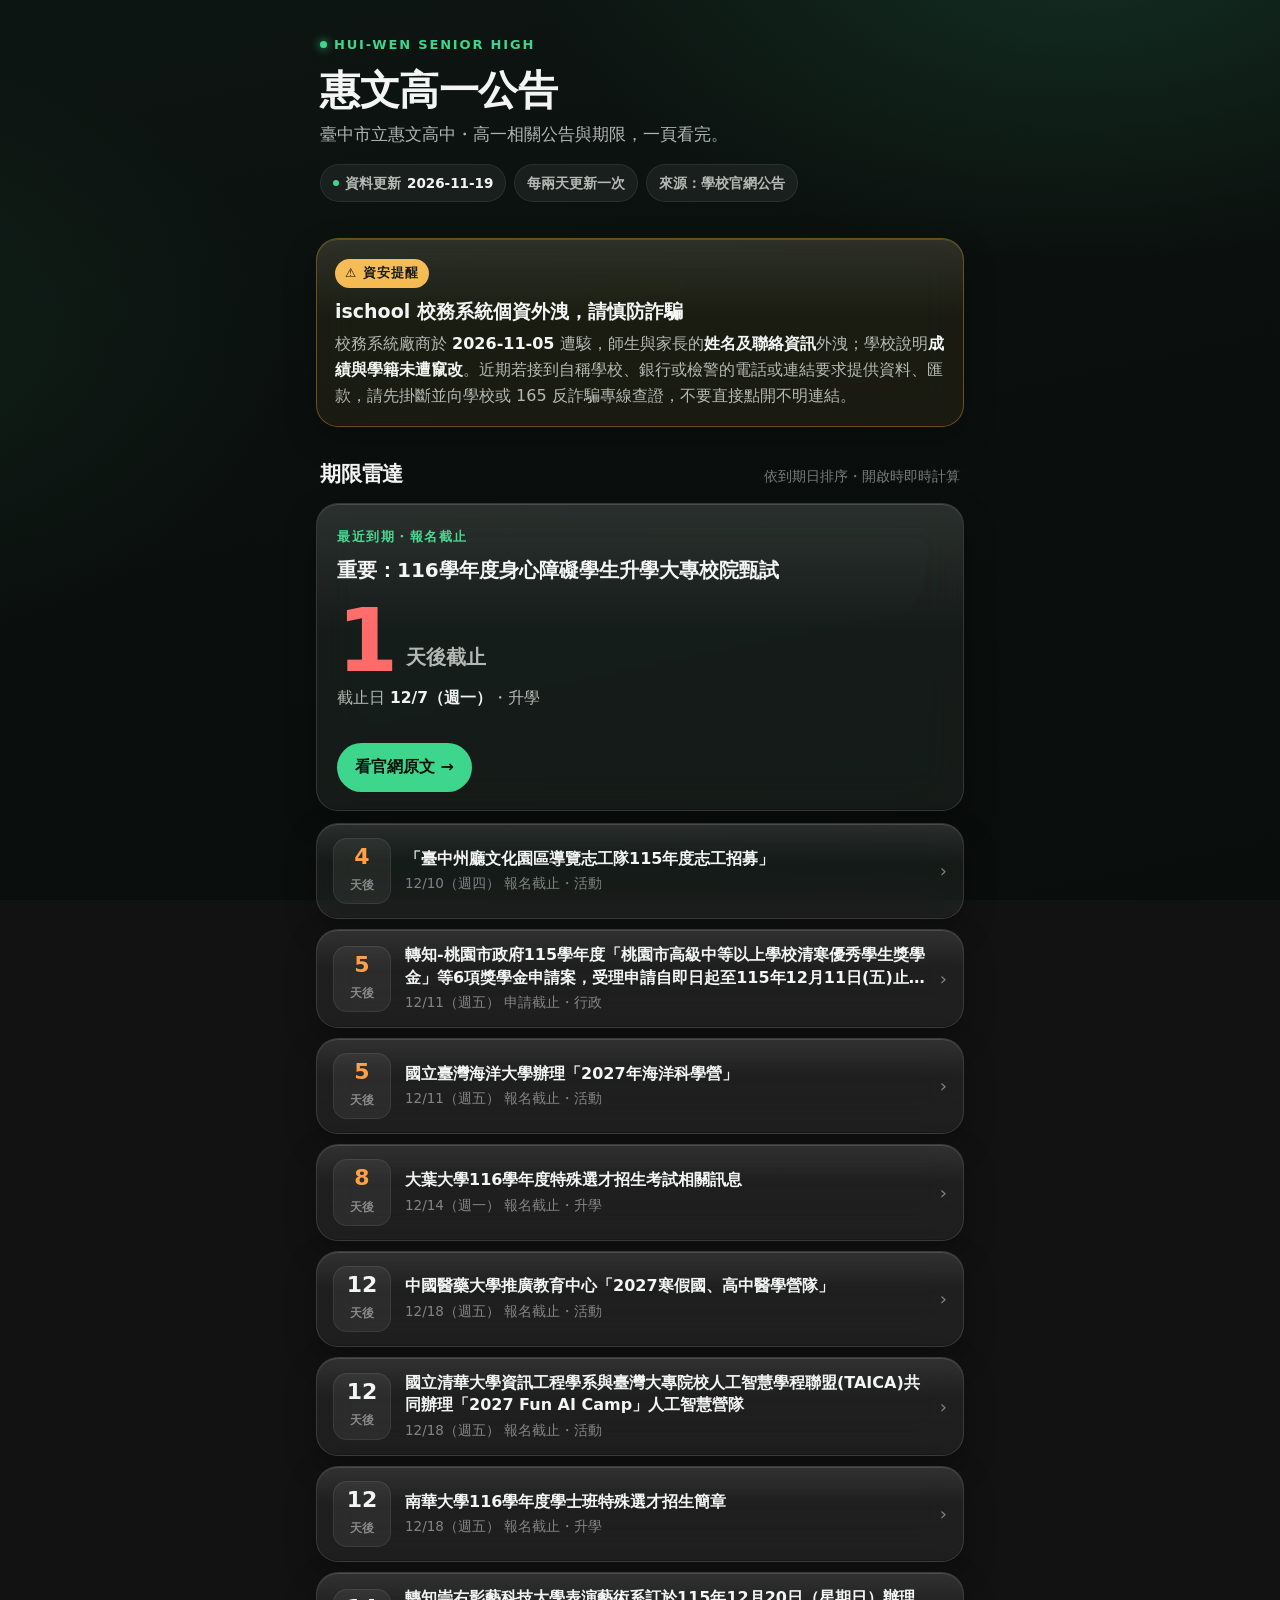
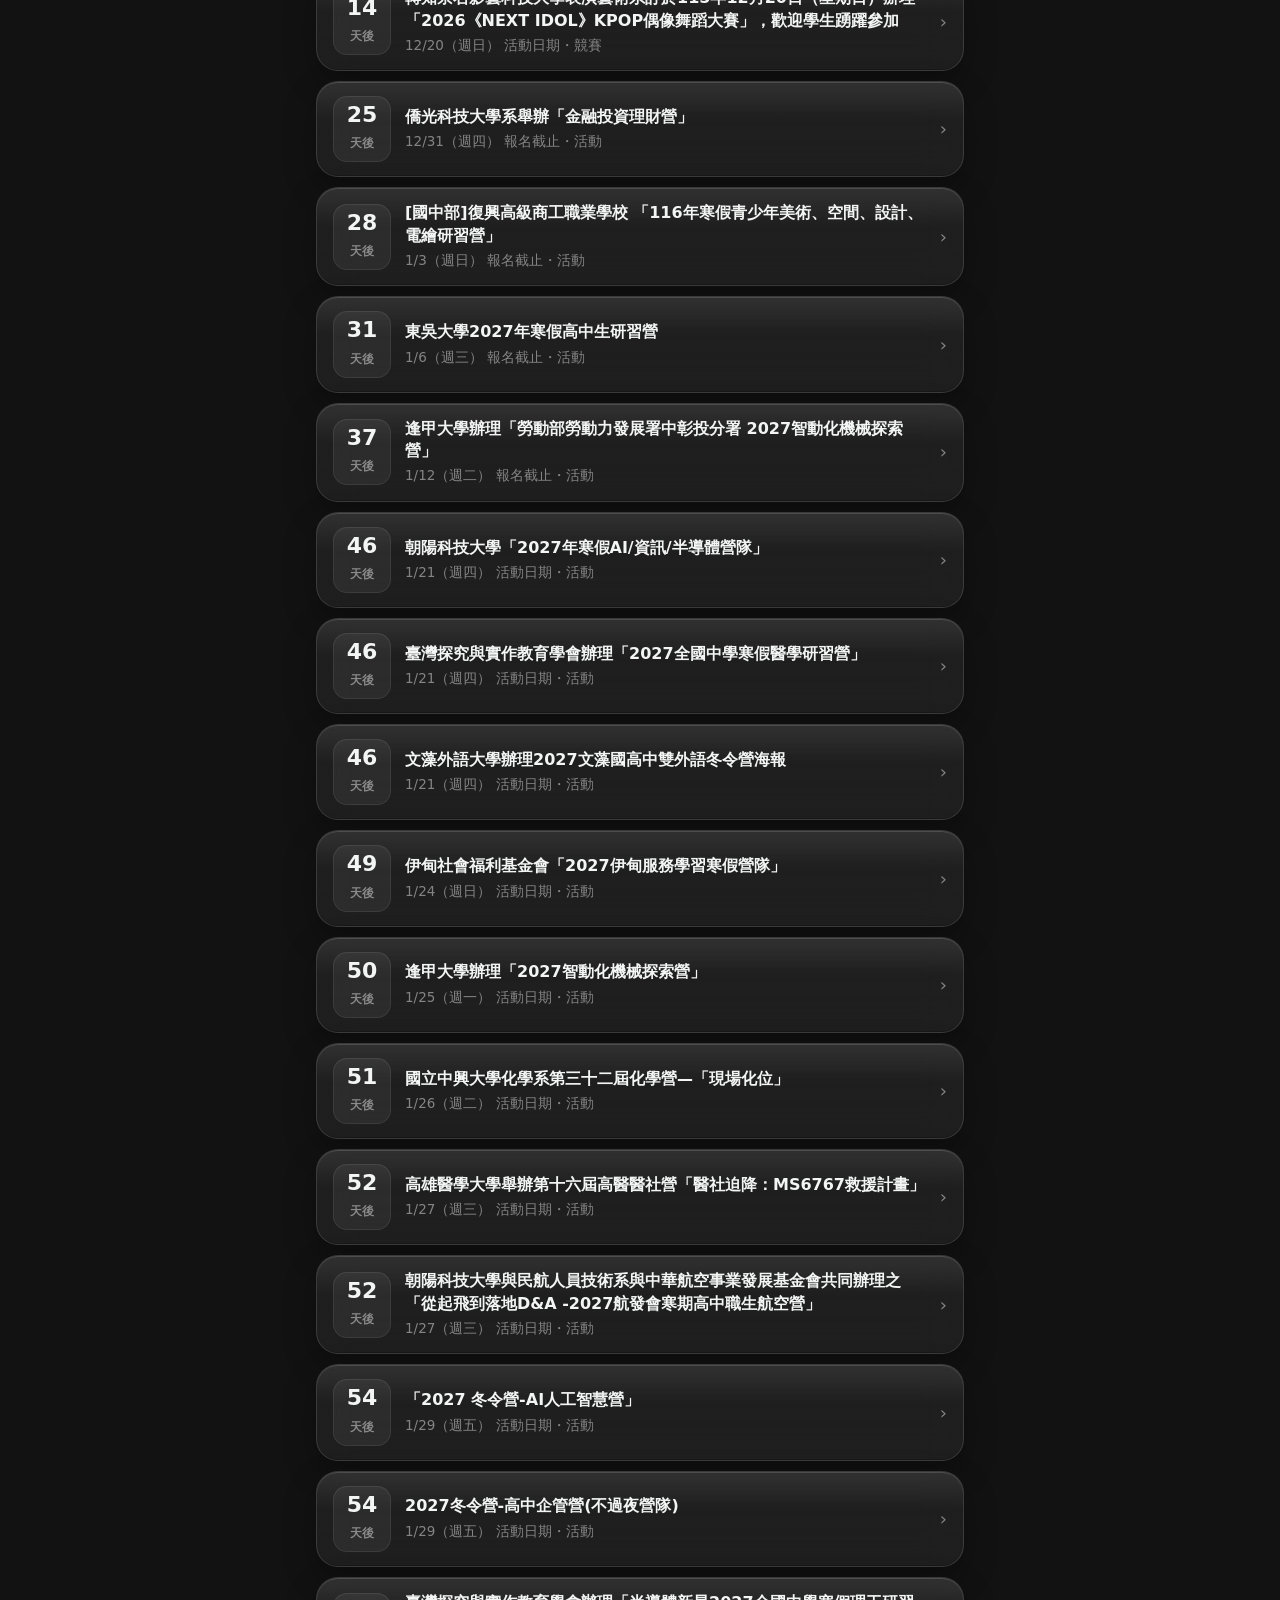
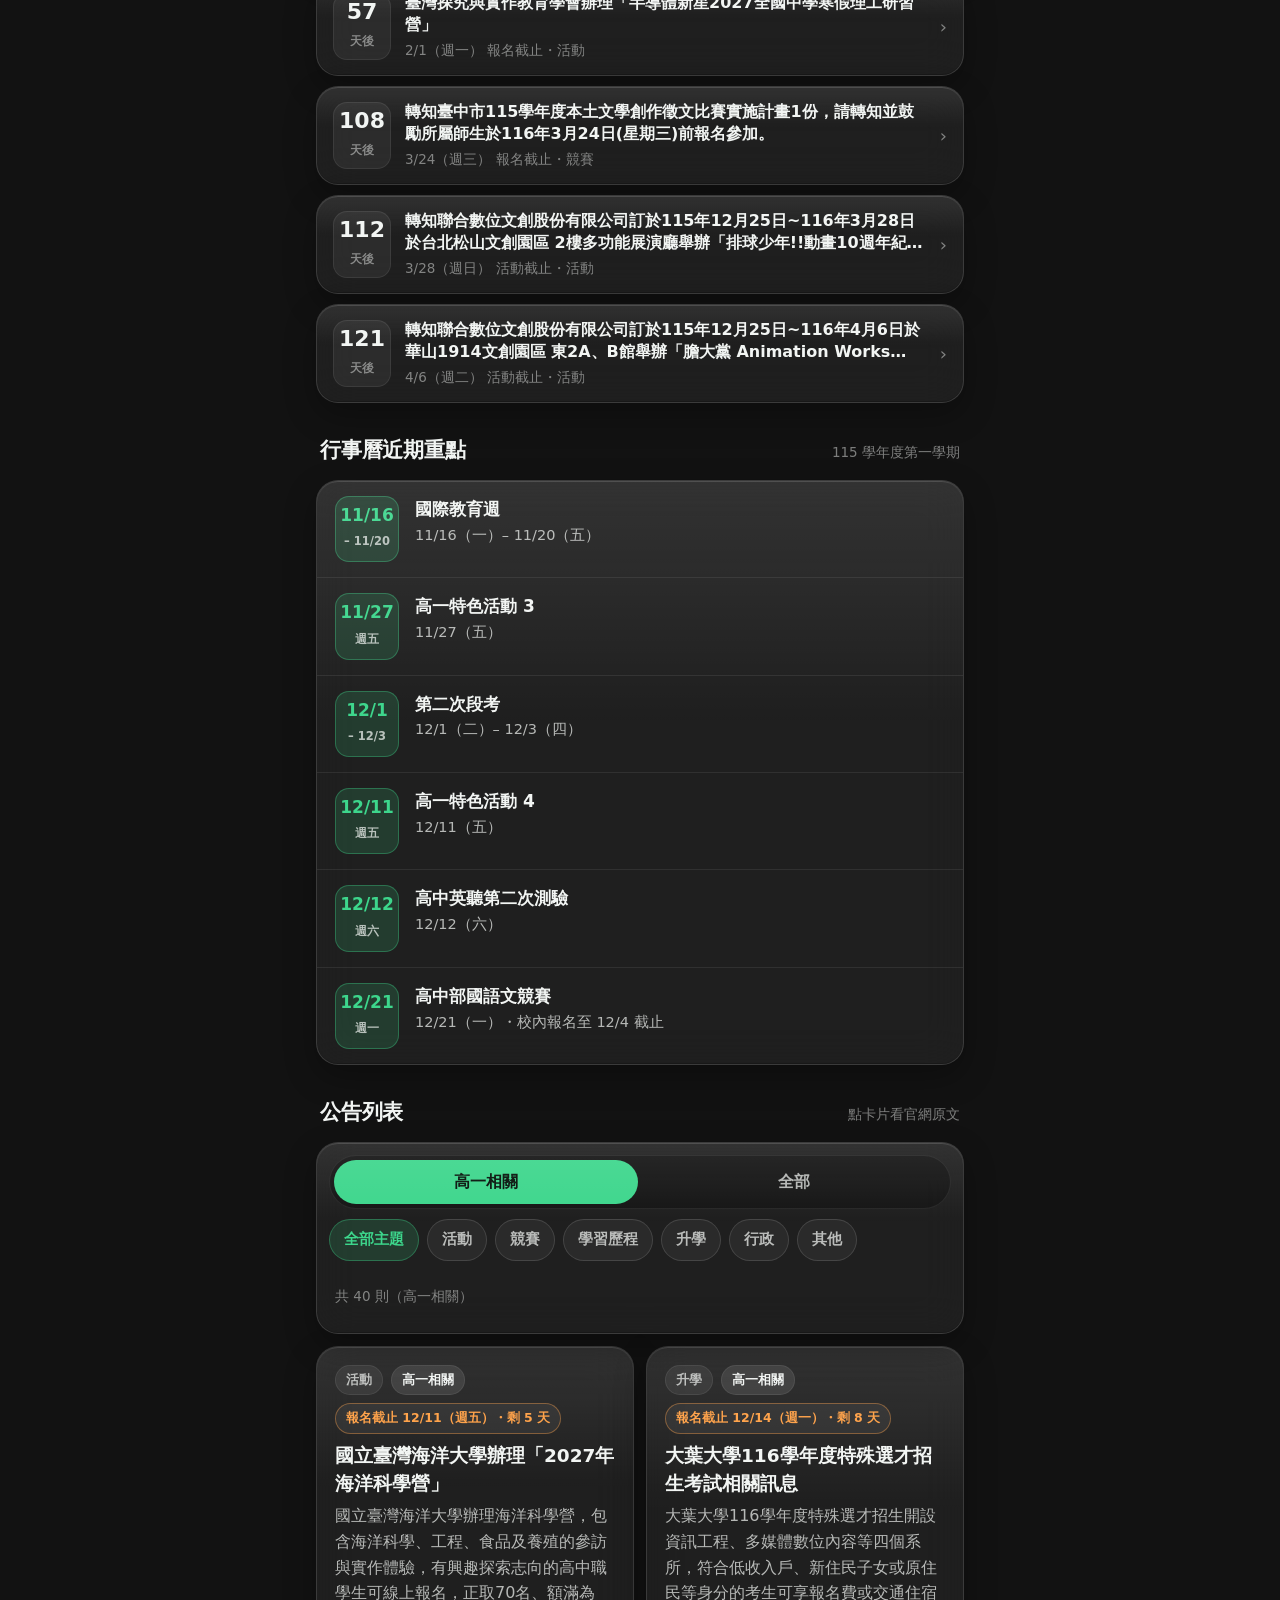
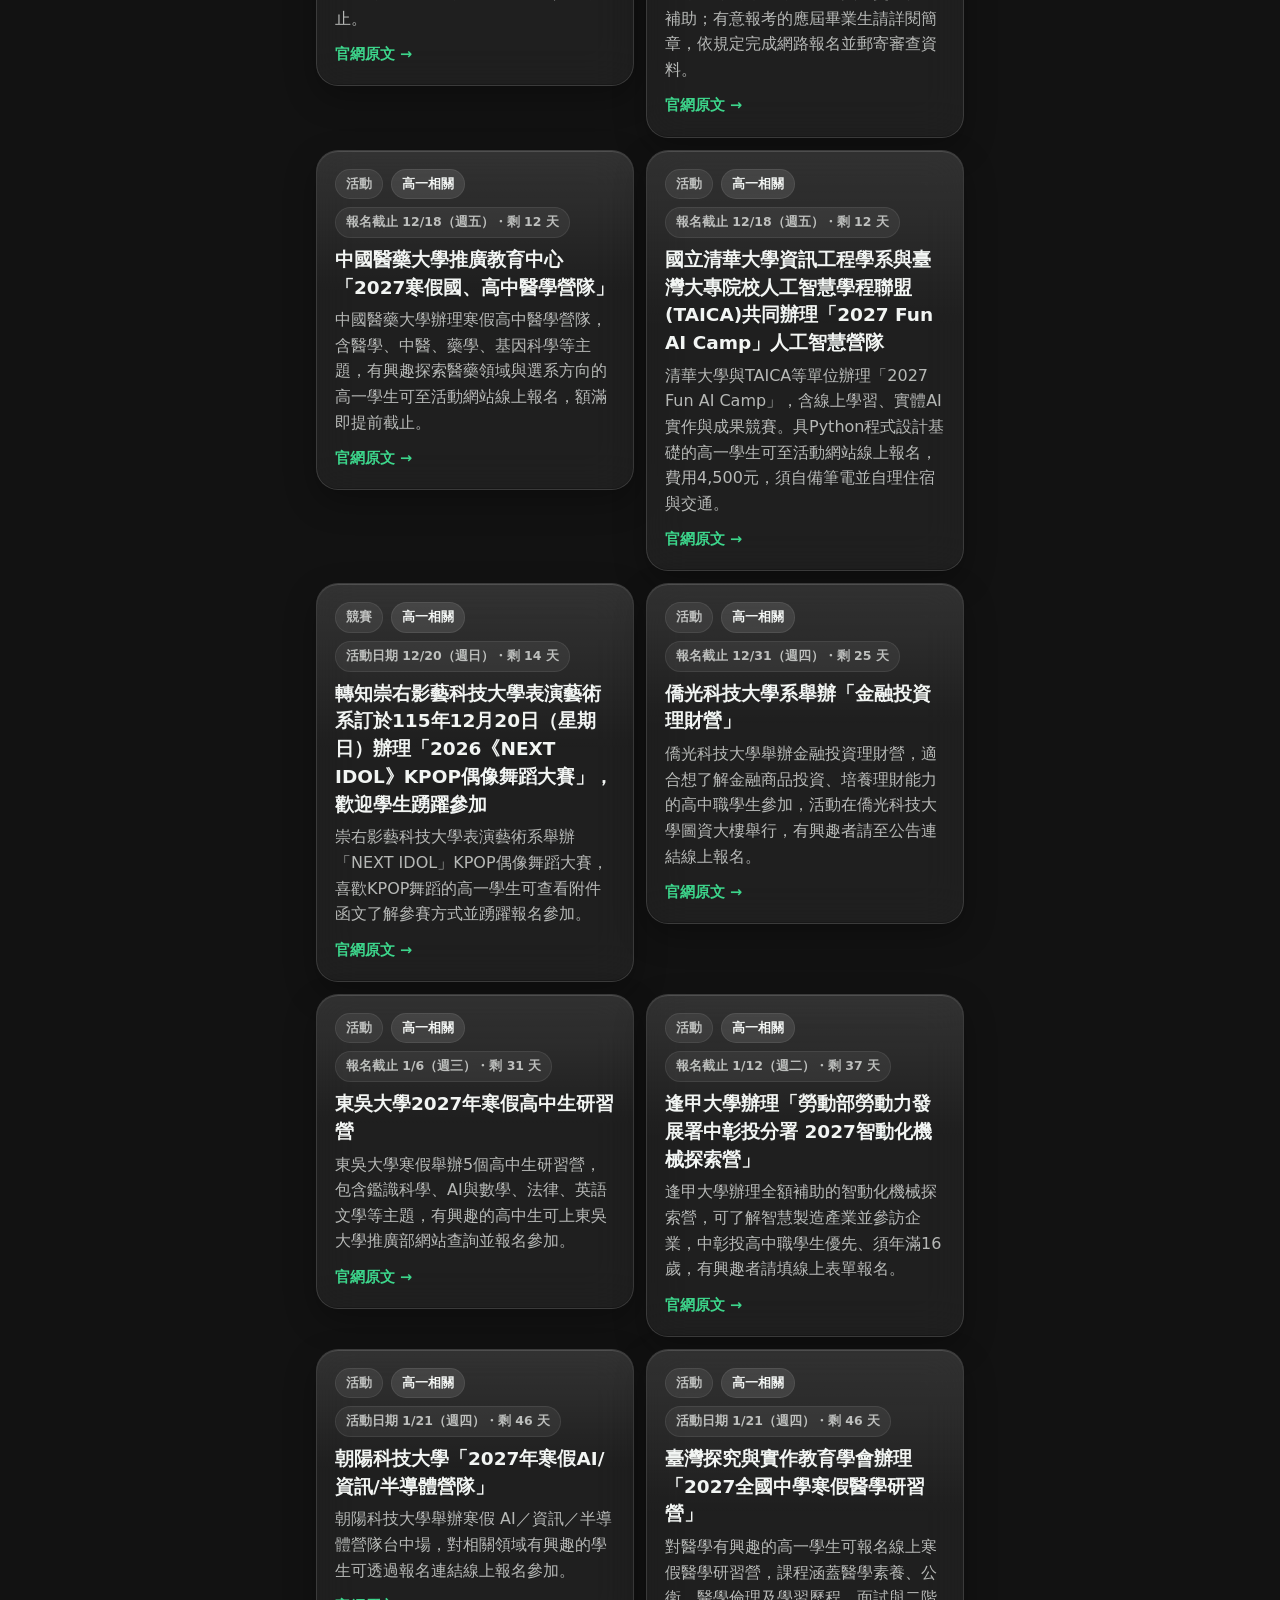
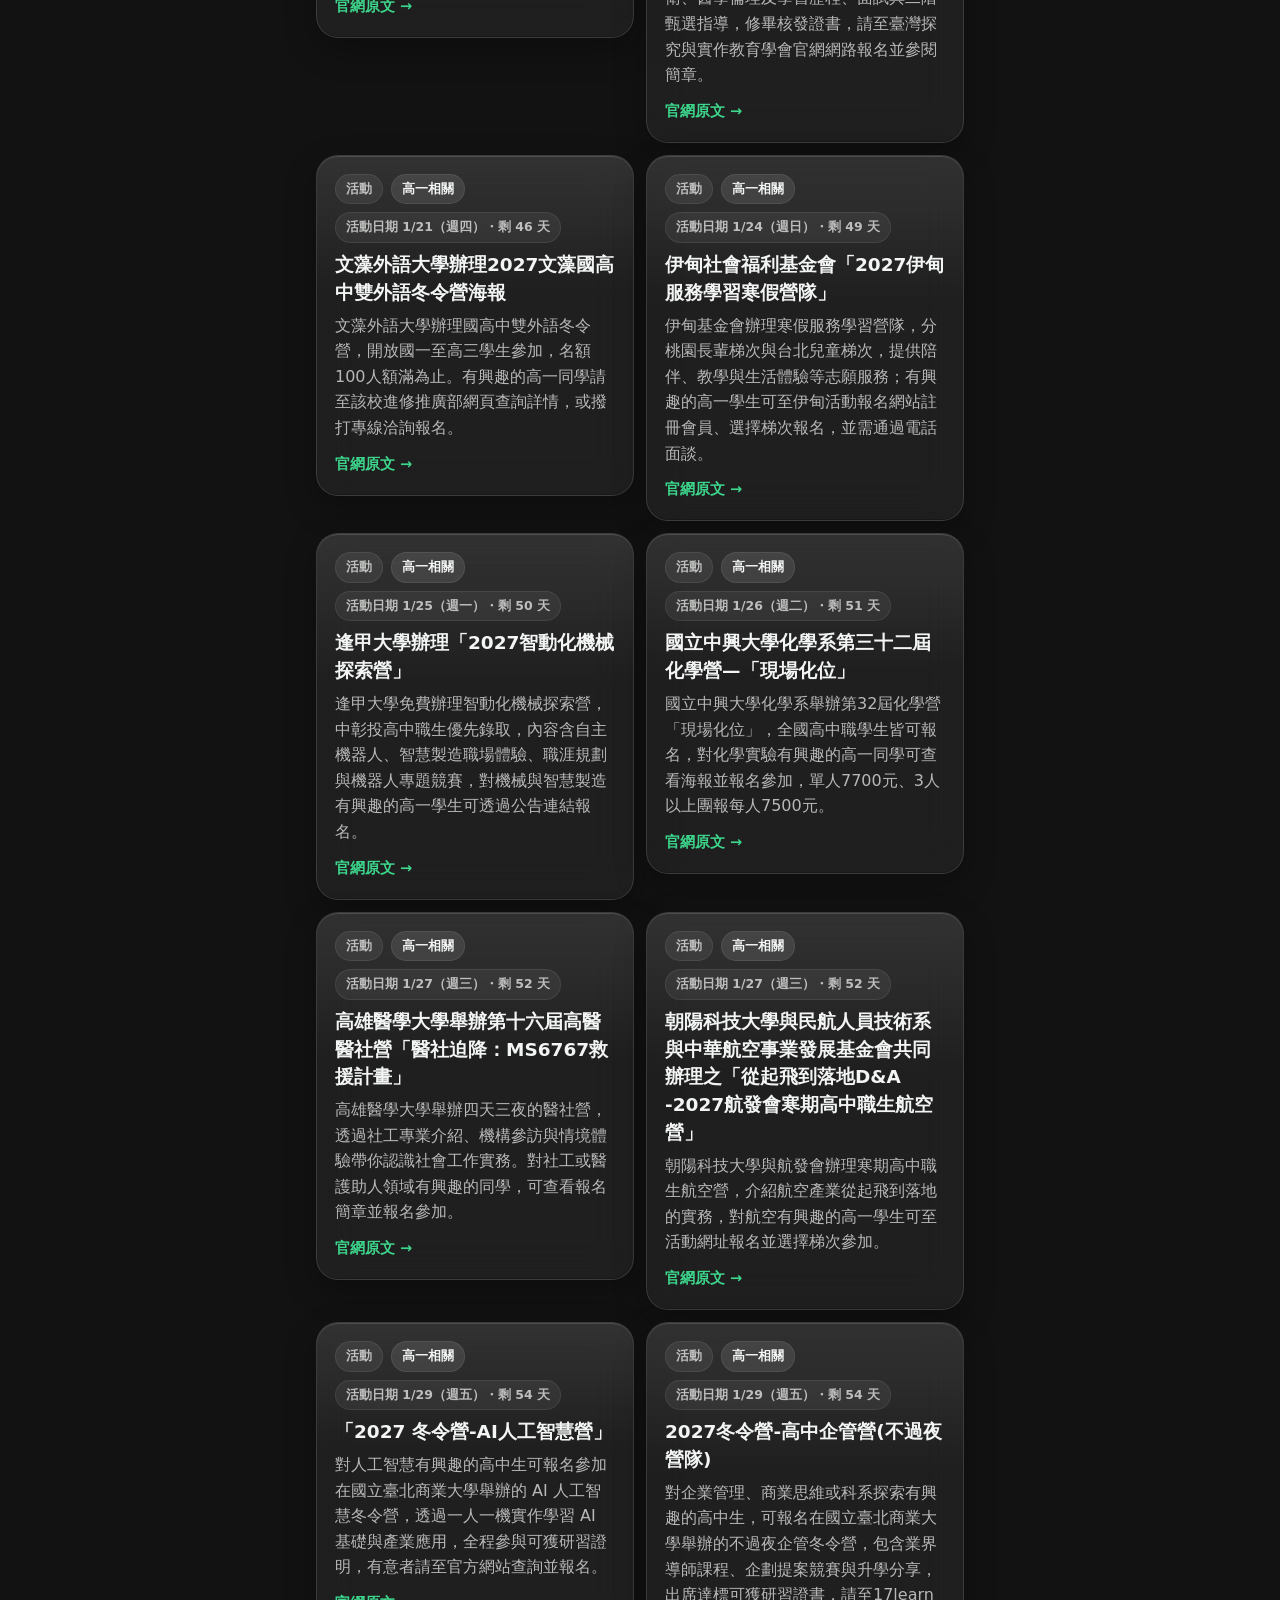
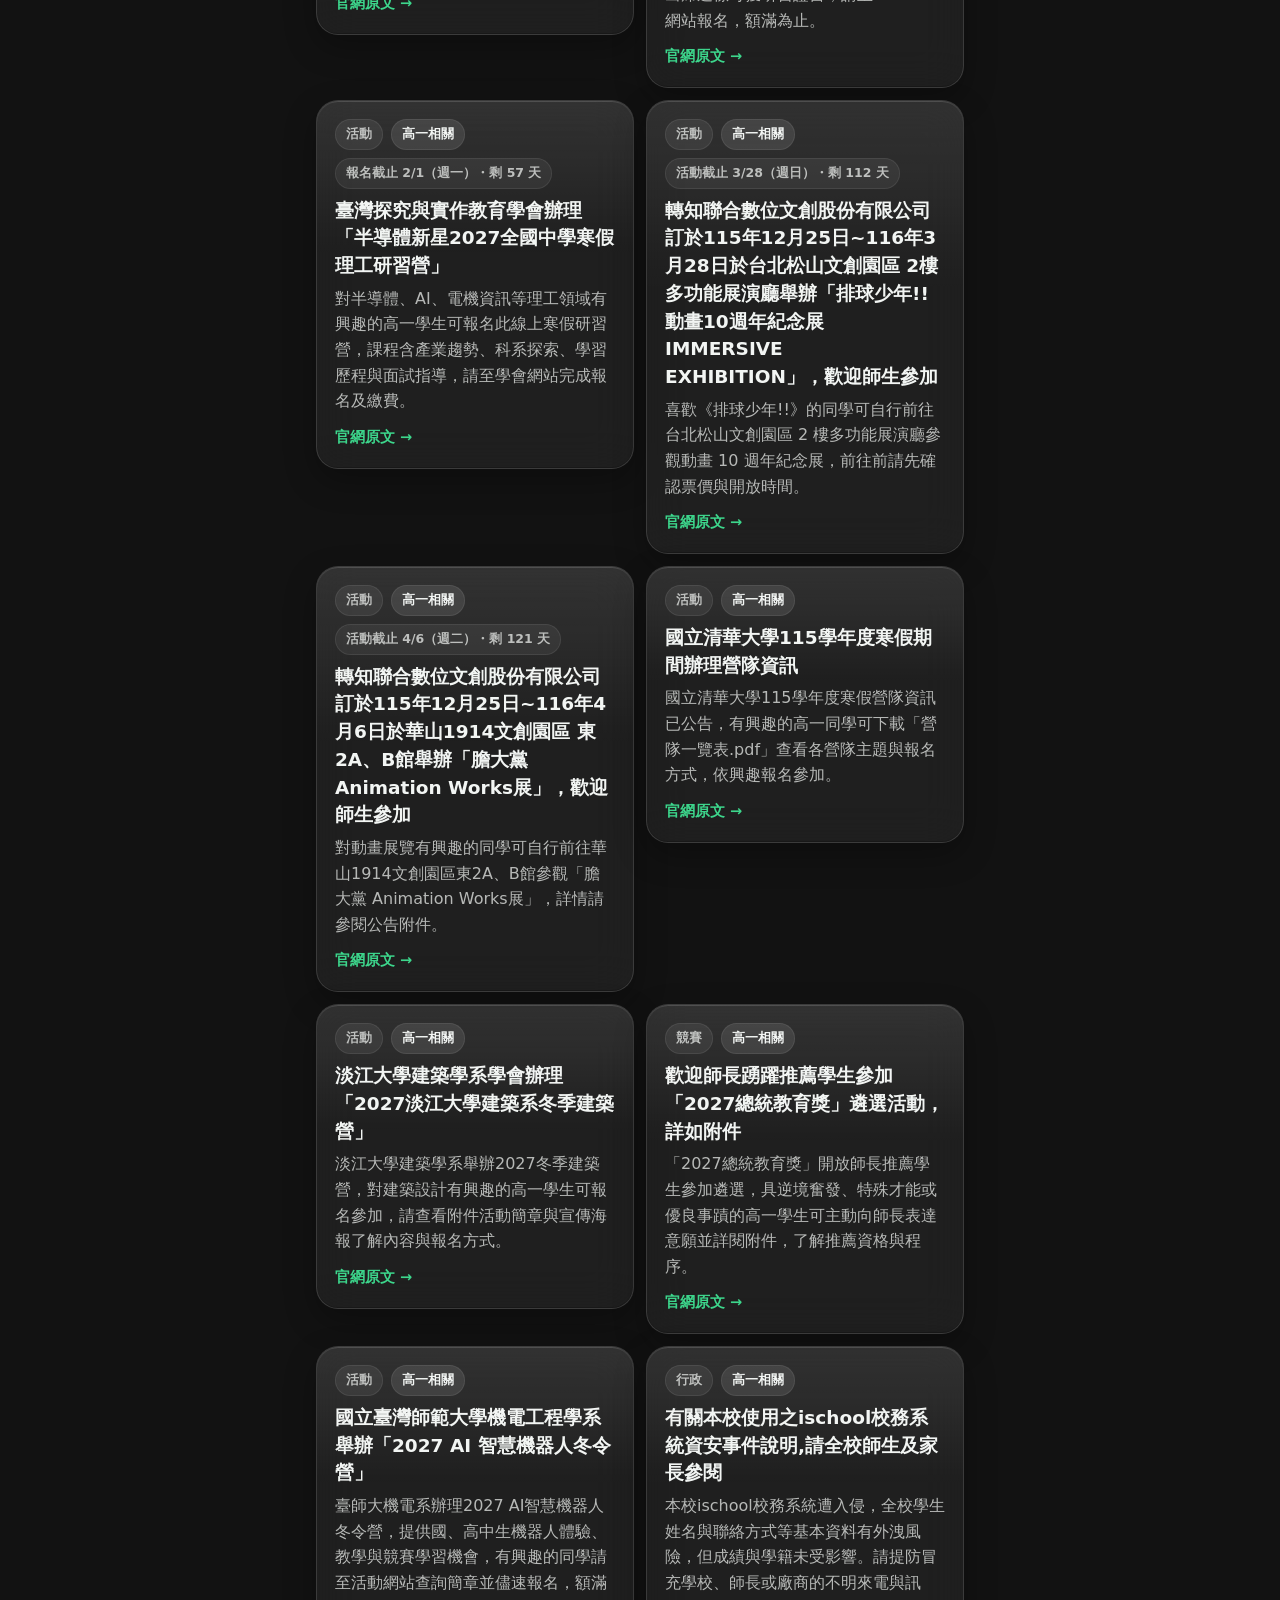
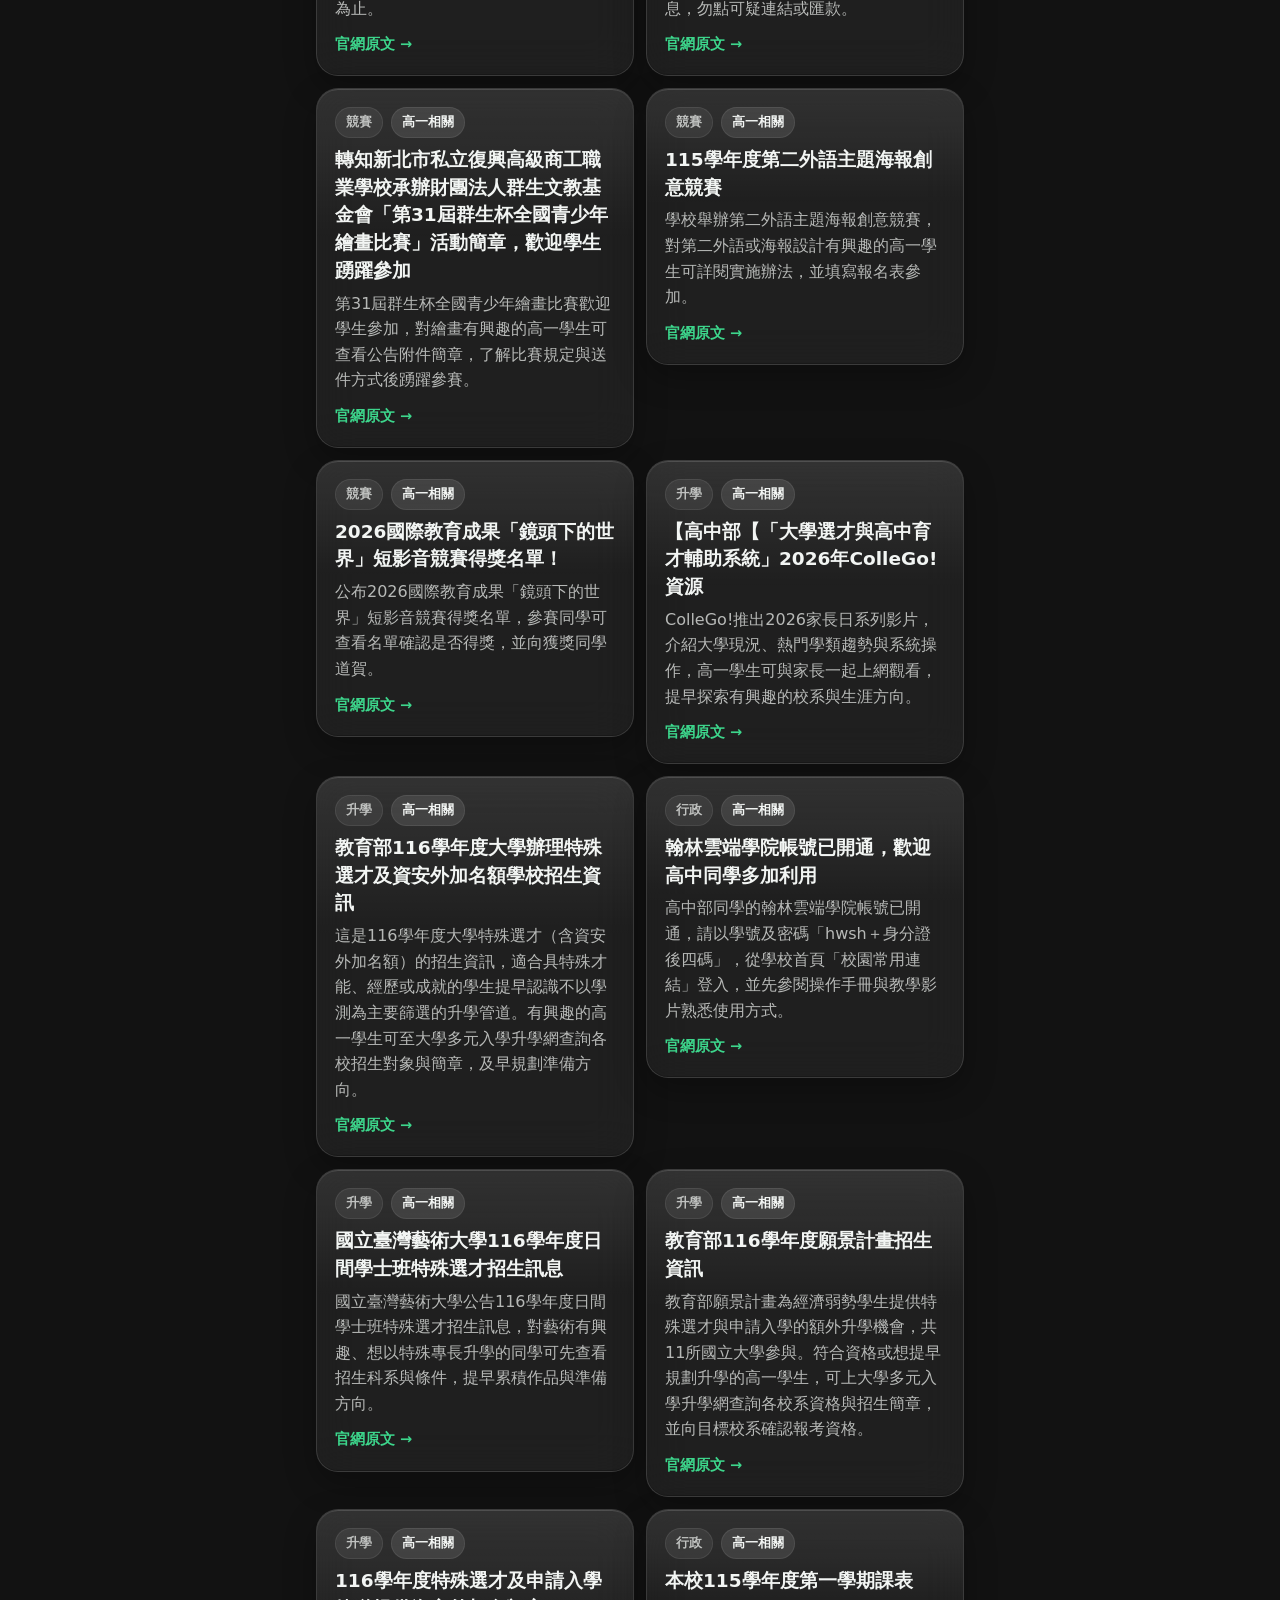
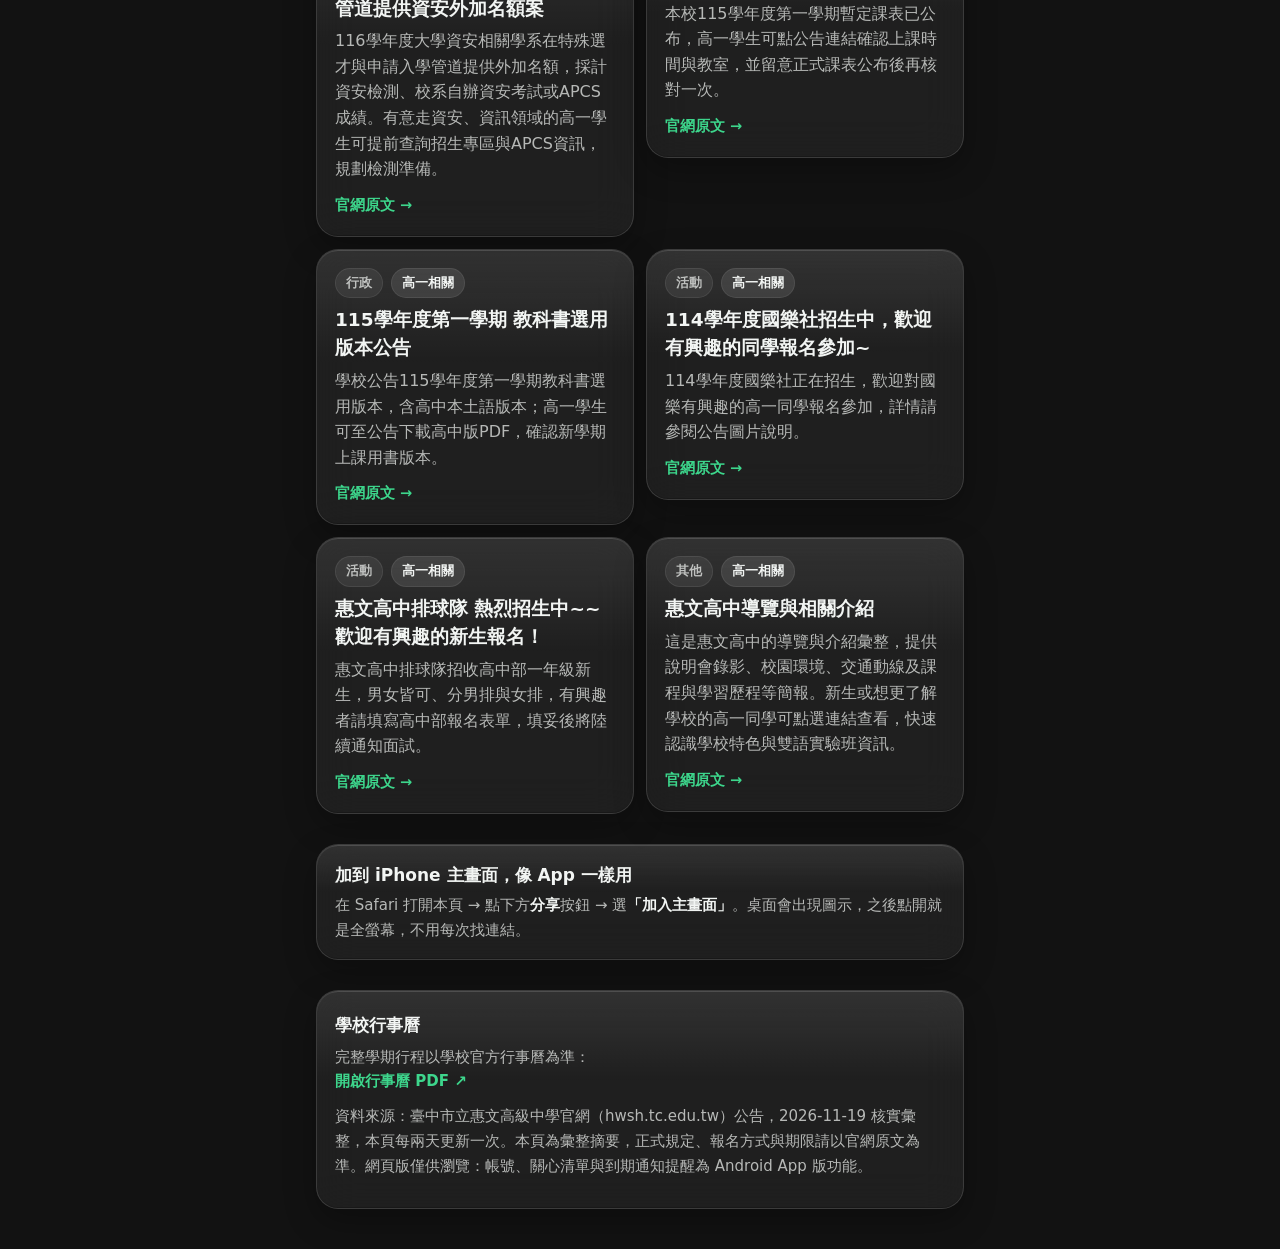
==== commit b77f71f8: "惠文高一公告・網頁版資料更新" ====
--- a/index.html
+++ b/index.html
@@ -228,7 +228,7 @@
 <h1>惠文高一公告</h1>
 <p class="subtitle">臺中市立惠文高中・高一相關公告與期限，一頁看完。</p>
 <div class="meta-row">
-<span class="meta-chip"><span class="dot"></span>資料更新 <b>2026-11-17</b></span>
+<span class="meta-chip"><span class="dot"></span>資料更新 <b>2026-11-19</b></span>
 <span class="meta-chip">每兩天更新一次</span>
 <span class="meta-chip">來源：學校官網公告</span>
 </div>
@@ -286,63 +286,13 @@
 <footer class="glass">
 <h3>學校行事曆</h3>
 <p>完整學期行程以學校官方行事曆為準：<br><a href="https://hwsh.tc.edu.tw/var/file/66/1066/img/386956800.pdf" target="_blank" rel="noopener">開啟行事曆 PDF ↗</a></p>
-<p class="src">資料來源：臺中市立惠文高級中學官網（hwsh.tc.edu.tw）公告，2026-11-17 核實彙整，本頁每兩天更新一次。本頁為彙整摘要，正式規定、報名方式與期限請以官網原文為準。網頁版僅供瀏覽：帳號、關心清單與到期通知提醒為 Android App 版功能。</p>
+<p class="src">資料來源：臺中市立惠文高級中學官網（hwsh.tc.edu.tw）公告，2026-11-19 核實彙整，本頁每兩天更新一次。本頁為彙整摘要，正式規定、報名方式與期限請以官網原文為準。網頁版僅供瀏覽：帳號、關心清單與到期通知提醒為 Android App 版功能。</p>
 </footer>
 
 </div>
 
 <script>
-var DATA = [
-{"title": "國立清華大學115學年度寒假期間辦理營隊資訊", "url": "https://hwsh.tc.edu.tw/p/406-1066-650287,r73.php?Lang=zh-tw", "deadline": null, "deadline_label": null, "topic": "活動", "relevant": true, "summary": "清華大學寒假營隊資訊已公告，可下載「營隊一覽表.pdf」查看各營隊主題與報名方式。", "isNew": true},
-{"title": "東吳大學2027年寒假高中生研習營", "url": "https://hwsh.tc.edu.tw/p/406-1066-650281,r73.php?Lang=zh-tw", "deadline": "2027-01-06", "deadline_label": "報名截止", "topic": "活動", "relevant": true, "summary": "寒假 5 個高中生研習營：鑑識科學、AI與數學、法律、英語文學等主題。", "isNew": true},
-{"title": "淡江大學建築學系學會辦理「2027淡江大學建築系冬季建築營」", "url": "https://hwsh.tc.edu.tw/p/406-1066-650275,r73.php?Lang=zh-tw", "deadline": null, "deadline_label": null, "topic": "活動", "relevant": true, "summary": "對建築設計有興趣的高一學生可報名，請查看附件簡章與海報。", "isNew": true},
-{"title": "朝陽科技大學「2027年寒假AI/資訊/半導體營隊」", "url": "https://hwsh.tc.edu.tw/p/406-1066-650271,r73.php?Lang=zh-tw", "deadline": "2027-01-21", "deadline_label": "活動日期", "topic": "活動", "relevant": true, "summary": "寒假 AI／資訊／半導體營隊台中場，可線上報名。", "isNew": true},
-{"title": "僑光科技大學系舉辦「金融投資理財營」", "url": "https://hwsh.tc.edu.tw/p/406-1066-650268,r73.php?Lang=zh-tw", "deadline": "2026-12-31", "deadline_label": "報名截止", "topic": "活動", "relevant": true, "summary": "適合想了解金融商品投資、培養理財能力的高中職學生，在僑光科大圖資大樓舉行。", "isNew": true},
-{"title": "「2027 冬令營-AI人工智慧營」", "url": "https://hwsh.tc.edu.tw/p/406-1066-650200,r73.php?Lang=zh-tw", "deadline": "2027-01-29", "deadline_label": "活動日期", "topic": "活動", "relevant": true, "summary": "在國立臺北商業大學舉辦，一人一機實作學 AI，全程參與可獲研習證明。", "isNew": true},
-{"title": "高雄醫學大學舉辦第十六屆高醫醫社營「醫社迫降：MS6767救援計畫」", "url": "https://hwsh.tc.edu.tw/p/406-1066-650196,r73.php?Lang=zh-tw", "deadline": "2027-01-27", "deadline_label": "活動日期", "topic": "活動", "relevant": true, "summary": "四天三夜醫社營，社工專業介紹、機構參訪與情境體驗。", "isNew": true},
-{"title": "【高中部】國立台北藝術大學116學年度學士班單獨招生考試", "url": "https://hwsh.tc.edu.tw/p/406-1066-650190,r71.php?Lang=zh-tw", "deadline": "2026-11-25", "deadline_label": "報名截止", "topic": "升學", "relevant": true, "summary": "招收音樂、美術、戲劇、舞蹈、電影創作、動畫等系，主要針對應屆畢業生。", "isNew": true},
-{"title": "歡迎師長踴躍推薦學生參加「2027總統教育獎」遴選活動", "url": "https://hwsh.tc.edu.tw/p/406-1066-650040,r70.php?Lang=zh-tw", "deadline": null, "deadline_label": null, "topic": "競賽", "relevant": true, "summary": "具逆境奮發、特殊才能或優良事蹟的學生可向師長表達意願。", "isNew": true},
-{"title": "國立嘉義大學辦理第十四屆獸醫營活動", "url": "https://hwsh.tc.edu.tw/p/406-1066-648261,r73.php?Lang=zh-tw", "deadline": "2026-11-18", "deadline_label": "報名截止", "topic": "活動", "relevant": true, "summary": "國立嘉義大學獸醫學系舉辦第十四屆獸醫營，透過講座、闖關、實作與農場參訪認識獸醫專業與職涯。對獸醫領域有興趣的高一學生可詳閱簡章並線上報名參加。"},
-{"title": "轉知「115年臺中市國際教育週暨國際教育成果分享日系列活動」報名資訊", "url": "https://hwsh.tc.edu.tw/p/406-1066-645798,r70.php?Lang=zh-tw", "deadline": "2026-11-19", "deadline_label": "報名截止", "topic": "活動", "relevant": true, "summary": "臺中市國際教育週系列活動開放師生參與，高一學生可參加國際教育學生學習心得與反思甄選爭取獎狀，也可報名在本校舉行的國外大學博覽會了解海外升學資訊，請依各項活動連結線上報名。"},
-{"title": "轉知教育部國民及學前教育署辦理115學年度第2學期臺灣大專校院人工智慧學程聯盟（TAICA）協作開設「高級中等學校線上AI課程」案，請各校踴躍參加，並鼓勵學生選修。", "url": "https://hwsh.tc.edu.tw/p/406-1066-648208,r73.php?Lang=zh-tw", "deadline": "2026-11-23", "deadline_label": "繳交截止", "topic": "學習歷程", "relevant": true, "summary": "下學期將加開2學分線上課程「人工智慧倫理I：倫理批判思考工具到公平」，由東海大學甘偵蓉教授授課；對AI議題有興趣的高一學生可留意學校選修安排，並向教務處或老師詢問選修方式。"},
-{"title": "中華覺知教育關懷協會「2026成大一日大學生－沉浸式學職涯探索營」第三梯次活動，延期至115年12月12日（星期六）舉行", "url": "https://hwsh.tc.edu.tw/p/406-1066-649241,r73.php?Lang=zh-tw", "deadline": "2026-11-25", "deadline_label": "報名截止", "topic": "活動", "relevant": true, "summary": "成大一日大學生探索營第三梯次以生科與醫藥類為主題，延期舉行並開放追加報名；對醫學、護理、生命科學或公共衛生有興趣的高一學生可線上報名，全程完成可獲學習歷程證書。"},
-{"title": "【特殊選才】真理大學116學年度學士班特殊選才招生訊息", "url": "https://hwsh.tc.edu.tw/p/406-1066-643549,r71.php?Lang=zh-tw", "deadline": "2026-11-25", "deadline_label": "報名截止", "topic": "升學", "relevant": true, "summary": "真理大學116學年度學士班特殊選才招收企業管理、國際經營與貿易、音樂應用、運動管理及觀光事業等五學系，有興趣以特殊選才升學的同學可至招生中心網站下載簡章，了解報名資格與面試相關規定，及早規劃學習歷程。"},
-{"title": "教育部「青年百億海外圓夢基金計畫」116年第1梯次報名簡章及計畫資訊", "url": "https://hwsh.tc.edu.tw/p/406-1066-647935,r70.php?Lang=zh-tw", "deadline": "2026-11-30", "deadline_label": "報名截止", "topic": "活動", "relevant": true, "summary": "教育部青年百億海外圓夢基金計畫開放15至30歲青年申請，含築夢工場與海外翱翔組，提供海外見習、交流及培訓機會；有興趣拓展國際視野的高一同學請至計畫官網查詢簡章並報名。"},
-{"title": "邀請全國高中生參加「數學 x 物理~探索之旅~高中生與大學教授對談」2026南部場座談會活動，鼓勵學生踴躍報名參加。", "url": "https://hwsh.tc.edu.tw/p/406-1066-648924,r73.php?Lang=zh-tw", "deadline": "2026-11-30", "deadline_label": "報名截止", "topic": "活動", "relevant": true, "summary": "對數學或物理有興趣的高中生可免費參加在國立中山大學舉辦的教授對談座談會，了解學科學習、未來發展與選系建議，有興趣者請於期限前填寫線上表單報名。"},
-{"title": "轉知-116年度上半年(1-6月)欲申請南投縣補助公私立大專院校及高級中等以下學校學生出國學習獎助學金一案，請符合資格之學生於115年11月30日( 星期一)前提出申請，請查照。", "url": "https://hwsh.tc.edu.tw/p/406-1066-643801,r71.php?Lang=zh-tw", "deadline": "2026-11-30", "deadline_label": "申請截止", "topic": "升學", "relevant": true, "summary": "設籍南投縣的高一學生若計畫出國學習，可申請南投縣的出國學習獎助學金。請至南投縣國際教育網下載表件，備妥紙本一式六份送達康壽國小教務處，並同時寄送電子檔。"},
-{"title": "教育部「青年百億海外圓夢基金計畫－海外翱翔組」法國棒球交流蹲點案，提供青年赴法國參與棒球見習、文化體驗及交流活動。", "url": "https://hwsh.tc.edu.tw/p/406-1066-646870,r70.php?Lang=zh-tw", "deadline": "2026-11-30", "deadline_label": "報名截止", "topic": "活動", "relevant": true, "summary": "教育部青年百億海外圓夢計畫提供赴法國科爾馬棒球俱樂部見習與文化交流機會，15歲至未滿18歲的高中職在籍學生可報名。有興趣的高一學生請參閱附件簡章及青年發展署官網公告，並於期限內完成申請。"},
-{"title": "115學年度高中部及國中部校內國語文競賽實施計畫與報名須知", "url": "https://hwsh.tc.edu.tw/p/406-1066-637757,r4268.php?Lang=zh-tw", "deadline": "2026-12-04", "deadline_label": "報名截止", "topic": "競賽", "relevant": true, "summary": "115學年度校內國語文競賽歡迎高中部學生報名，項目包括國語演說、朗讀、作文、字音字形及寫字等。想參賽者請由任課老師或國文小老師協助上網填報，優勝者可代表學校參加臺中市國語文競賽初賽。"},
-{"title": "國立臺灣海洋大學辦理「2027年海洋科學營」", "url": "https://hwsh.tc.edu.tw/p/406-1066-648273,r73.php?Lang=zh-tw", "deadline": "2026-12-11", "deadline_label": "報名截止", "topic": "活動", "relevant": true, "summary": "國立臺灣海洋大學辦理海洋科學營，包含海洋科學、工程、食品及養殖的參訪與實作體驗，有興趣探索志向的高中職學生可線上報名，正取70名、額滿為止。"},
-{"title": "115學年度第二外語主題海報創意競賽", "url": "https://hwsh.tc.edu.tw/p/406-1066-646877,r70.php?Lang=zh-tw", "deadline": "2026-12-14", "deadline_label": "收件截止", "topic": "競賽", "relevant": true, "summary": "學校舉辦第二外語主題海報創意競賽，對第二外語或海報設計有興趣的高一學生可詳閱實施辦法，並填寫報名表參加。"},
-{"title": "大葉大學116學年度特殊選才招生考試相關訊息", "url": "https://hwsh.tc.edu.tw/p/406-1066-645045,r71.php?Lang=zh-tw", "deadline": "2026-12-14", "deadline_label": "報名截止", "topic": "升學", "relevant": true, "summary": "大葉大學116學年度特殊選才招生開設資訊工程、多媒體數位內容等四個系所，符合低收入戶、新住民子女或原住民等身分的考生可享報名費或交通住宿補助；有意報考的應屆畢業生請詳閱簡章，依規定完成網路報名並郵寄審查資料。"},
-{"title": "中國醫藥大學推廣教育中心「2027寒假國、高中醫學營隊」", "url": "https://hwsh.tc.edu.tw/p/406-1066-649252,r73.php?Lang=zh-tw", "deadline": "2026-12-18", "deadline_label": "報名截止", "topic": "活動", "relevant": true, "summary": "中國醫藥大學辦理寒假高中醫學營隊，含醫學、中醫、藥學、基因科學等主題，有興趣探索醫藥領域與選系方向的高一學生可至活動網站線上報名，額滿即提前截止。"},
-{"title": "國立清華大學資訊工程學系與臺灣大專院校人工智慧學程聯盟(TAICA)共同辦理「2027 Fun AI Camp」人工智慧營隊", "url": "https://hwsh.tc.edu.tw/p/406-1066-648265,r73.php?Lang=zh-tw", "deadline": "2026-12-18", "deadline_label": "報名截止", "topic": "活動", "relevant": true, "summary": "清華大學與TAICA等單位辦理「2027 Fun AI Camp」，含線上學習、實體AI實作與成果競賽。具Python程式設計基礎的高一學生可至活動網站線上報名，費用4,500元，須自備筆電並自理住宿與交通。"},
-{"title": "臺灣探究與實作教育學會辦理「半導體新星2027全國中學寒假理工研習營」", "url": "https://hwsh.tc.edu.tw/p/406-1066-649264,r73.php?Lang=zh-tw", "deadline": "2027-02-01", "deadline_label": "報名截止", "topic": "活動", "relevant": true, "summary": "對半導體、AI、電機資訊等理工領域有興趣的高一學生可報名此線上寒假研習營，課程含產業趨勢、科系探索、學習歷程與面試指導，請至學會網站完成報名及繳費。"},
-{"title": "臺灣探究與實作教育學會辦理「2027全國中學寒假醫學研習營」", "url": "https://hwsh.tc.edu.tw/p/406-1066-649260,r73.php?Lang=zh-tw", "deadline": "2027-01-21", "deadline_label": "活動日期", "topic": "活動", "relevant": true, "summary": "對醫學有興趣的高一學生可報名線上寒假醫學研習營，課程涵蓋醫學素養、公衛、醫學倫理及學習歷程、面試與二階甄選指導，修畢核發證書，請至臺灣探究與實作教育學會官網網路報名並參閱簡章。"},
-{"title": "逢甲大學辦理「2027智動化機械探索營」", "url": "https://hwsh.tc.edu.tw/p/406-1066-649259,r73.php?Lang=zh-tw", "deadline": "2027-01-25", "deadline_label": "活動日期", "topic": "活動", "relevant": true, "summary": "逢甲大學免費辦理智動化機械探索營，中彰投高中職生優先錄取，內容含自主機器人、智慧製造職場體驗、職涯規劃與機器人專題競賽，對機械與智慧製造有興趣的高一學生可透過公告連結報名。"},
-{"title": "朝陽科技大學與民航人員技術系與中華航空事業發展基金會共同辦理之「從起飛到落地D&A -2027航發會寒期高中職生航空營」", "url": "https://hwsh.tc.edu.tw/p/406-1066-649244,r73.php?Lang=zh-tw", "deadline": "2027-01-27", "deadline_label": "活動日期", "topic": "活動", "relevant": true, "summary": "朝陽科技大學與航發會辦理寒期高中職生航空營，介紹航空產業從起飛到落地的實務，對航空有興趣的高一學生可至活動網址報名並選擇梯次參加。"},
-{"title": "國立臺灣師範大學機電工程學系舉辦「2027 AI 智慧機器人冬令營」", "url": "https://hwsh.tc.edu.tw/p/406-1066-649239,r73.php?Lang=zh-tw", "deadline": null, "deadline_label": null, "topic": "活動", "relevant": true, "summary": "臺師大機電系辦理2027 AI智慧機器人冬令營，提供國、高中生機器人體驗、教學與競賽學習機會，有興趣的同學請至活動網站查詢簡章並儘速報名，額滿為止。"},
-{"title": "逢甲大學辦理「勞動部勞動力發展署中彰投分署 2027智動化機械探索營」", "url": "https://hwsh.tc.edu.tw/p/406-1066-649236,r73.php?Lang=zh-tw", "deadline": "2027-01-12", "deadline_label": "報名截止", "topic": "活動", "relevant": true, "summary": "逢甲大學辦理全額補助的智動化機械探索營，可了解智慧製造產業並參訪企業，中彰投高中職學生優先、須年滿16歲，有興趣者請填線上表單報名。"},
-{"title": "文藻外語大學辦理2027文藻國高中雙外語冬令營海報", "url": "https://hwsh.tc.edu.tw/p/406-1066-648275,r73.php?Lang=zh-tw", "deadline": "2027-01-21", "deadline_label": "活動日期", "topic": "活動", "relevant": true, "summary": "文藻外語大學辦理國高中雙外語冬令營，開放國一至高三學生參加，名額100人額滿為止。有興趣的高一同學請至該校進修推廣部網頁查詢詳情，或撥打專線洽詢報名。"},
-{"title": "國立中興大學化學系第三十二屆化學營—「現場化位」", "url": "https://hwsh.tc.edu.tw/p/406-1066-648278,r73.php?Lang=zh-tw", "deadline": "2027-01-26", "deadline_label": "活動日期", "topic": "活動", "relevant": true, "summary": "國立中興大學化學系舉辦第32屆化學營「現場化位」，全國高中職學生皆可報名，對化學實驗有興趣的高一同學可查看海報並報名參加，單人7700元、3人以上團報每人7500元。"},
-{"title": "伊甸社會福利基金會「2027伊甸服務學習寒假營隊」", "url": "https://hwsh.tc.edu.tw/p/406-1066-648285,r73.php?Lang=zh-tw", "deadline": "2027-01-24", "deadline_label": "活動日期", "topic": "活動", "relevant": true, "summary": "伊甸基金會辦理寒假服務學習營隊，分桃園長輩梯次與台北兒童梯次，提供陪伴、教學與生活體驗等志願服務；有興趣的高一學生可至伊甸活動報名網站註冊會員、選擇梯次報名，並需通過電話面談。"},
-{"title": "2027冬令營-高中企管營(不過夜營隊)", "url": "https://hwsh.tc.edu.tw/p/406-1066-648269,r73.php?Lang=zh-tw", "deadline": "2027-01-29", "deadline_label": "活動日期", "topic": "活動", "relevant": true, "summary": "在國立臺北商業大學舉辦，業界導師課程與企劃提案競賽。"},
-{"title": "轉知新北市私立復興高級商工職業學校承辦財團法人群生文教基金會「第31屆群生杯全國青少年繪畫比賽」活動簡章，歡迎學生踴躍參加", "url": "https://hwsh.tc.edu.tw/p/406-1066-648917,r73.php?Lang=zh-tw", "deadline": null, "deadline_label": null, "topic": "競賽", "relevant": true, "summary": "第31屆群生杯全國青少年繪畫比賽歡迎學生參加，對繪畫有興趣的高一學生可查看公告附件簡章，了解比賽規定與送件方式後踴躍參賽。"},
-{"title": "臺中市家庭教育中心「伴你同行」失親兒少親子活動", "url": "https://hwsh.tc.edu.tw/p/406-1066-649073,r73.php?Lang=zh-tw", "deadline": "2026-12-05", "deadline_label": "活動日期", "topic": "活動", "relevant": true, "summary": "臺中市家庭教育中心為正經歷失親的兒少及其家長、主要照顧者或監護人舉辦親子共學活動，透過體驗活動協助抒發情緒、增進自我認同與支持關係；符合資格且有興趣者可至中心官網或臉書貼文查詢詳情。"},
-{"title": "重申學校辦理學習歷程等作業應符合個人資料保護法等相關規範，詳如說明，請查照。", "url": "https://hwsh.tc.edu.tw/p/406-1066-649400,r70.php?Lang=zh-tw", "deadline": null, "deadline_label": null, "topic": "學習歷程", "relevant": false, "summary": "學校重申學習歷程平台個資規範的行政通知，主要對象為教職員。高一學生與家長若不同意建置電子簽名檔，可改將檔案列印簽名後掃描上傳，切勿截圖挪用家長在其他文件上的簽名。"},
-{"title": "有關本校使用之ischool校務系統資安事件說明", "url": "https://hwsh.tc.edu.tw/p/406-1066-649076,r70.php?Lang=zh-tw", "deadline": null, "deadline_label": null, "topic": "行政", "relevant": true, "summary": "學生基本資料有外洩風險，請提防冒充學校的不明來電與訊息。"},
-{"title": "2026國際教育成果「鏡頭下的世界」短影音競賽得獎名單！", "url": "https://hwsh.tc.edu.tw/p/406-1066-645053,r70.php?Lang=zh-tw", "deadline": null, "deadline_label": null, "topic": "競賽", "relevant": true, "summary": "公布2026國際教育成果「鏡頭下的世界」短影音競賽得獎名單，參賽同學可查看名單確認是否得獎，並向獲獎同學道賀。"},
-{"title": "翰林雲端學院帳號已開通，歡迎高中同學多加利用", "url": "https://hwsh.tc.edu.tw/p/406-1066-638830,r70.php?Lang=zh-tw", "deadline": null, "deadline_label": null, "topic": "行政", "relevant": true, "summary": "高中部同學的翰林雲端學院帳號已開通，請以學號及密碼「hwsh＋身分證後四碼」，從學校首頁「校園常用連結」登入，並先參閱操作手冊與教學影片熟悉使用方式。"},
-{"title": "【高中部【「大學選才與高中育才輔助系統」2026年ColleGo!資源", "url": "https://hwsh.tc.edu.tw/p/406-1066-641498,r71.php?Lang=zh-tw", "deadline": null, "deadline_label": null, "topic": "升學", "relevant": true, "summary": "ColleGo!推出2026家長日系列影片，介紹大學現況、熱門學類趨勢與系統操作，高一學生可與家長一起上網觀看，提早探索有興趣的校系與生涯方向。"},
-{"title": "教育部116學年度大學辦理特殊選才及資安外加名額學校招生資訊", "url": "https://hwsh.tc.edu.tw/p/406-1066-641495,r71.php?Lang=zh-tw", "deadline": null, "deadline_label": null, "topic": "升學", "relevant": true, "summary": "這是116學年度大學特殊選才（含資安外加名額）的招生資訊，適合具特殊才能、經歷或成就的學生提早認識不以學測為主要篩選的升學管道。有興趣的高一學生可至大學多元入學升學網查詢各校招生對象與簡章，及早規劃準備方向。"},
-{"title": "教育部116學年度願景計畫招生資訊", "url": "https://hwsh.tc.edu.tw/p/406-1066-638824,r71.php?Lang=zh-tw", "deadline": null, "deadline_label": null, "topic": "升學", "relevant": true, "summary": "教育部願景計畫為經濟弱勢學生提供特殊選才與申請入學的額外升學機會，共11所國立大學參與。符合資格或想提早規劃升學的高一學生，可上大學多元入學升學網查詢各校系資格與招生簡章，並向目標校系確認報考資格。"},
-{"title": "116學年度特殊選才及申請入學管道提供資安外加名額案", "url": "https://hwsh.tc.edu.tw/p/406-1066-636637,r71.php?Lang=zh-tw", "deadline": null, "deadline_label": null, "topic": "升學", "relevant": true, "summary": "116學年度大學資安相關學系在特殊選才與申請入學管道提供外加名額，採計資安檢測、校系自辦資安考試或APCS成績。有意走資安、資訊領域的高一學生可提前查詢招生專區與APCS資訊，規劃檢測準備。"},
-{"title": "本校115學年度第一學期課表", "url": "https://hwsh.tc.edu.tw/p/406-1066-624979,r4268.php?Lang=zh-tw", "deadline": null, "deadline_label": null, "topic": "行政", "relevant": true, "summary": "本校115學年度第一學期暫定課表已公布，高一學生可點公告連結確認上課時間與教室，並留意正式課表公布後再核對一次。"},
-{"title": "115學年度第一學期 教科書選用版本公告", "url": "https://hwsh.tc.edu.tw/p/406-1066-593194,r4268.php?Lang=zh-tw", "deadline": null, "deadline_label": null, "topic": "行政", "relevant": true, "summary": "學校公告115學年度第一學期教科書選用版本，含高中本土語版本；高一學生可至公告下載高中版PDF，確認新學期上課用書版本。"},
-{"title": "114學年度國樂社招生中，歡迎有興趣的同學報名參加~", "url": "https://hwsh.tc.edu.tw/p/406-1066-517833,r4268.php?Lang=zh-tw", "deadline": null, "deadline_label": null, "topic": "活動", "relevant": true, "summary": "114學年度國樂社正在招生，歡迎對國樂有興趣的高一同學報名參加，詳情請參閱公告圖片說明。"},
-{"title": "惠文高中排球隊 熱烈招生中~~ 歡迎有興趣的新生報名！", "url": "https://hwsh.tc.edu.tw/p/406-1066-480957,r4268.php?Lang=zh-tw", "deadline": null, "deadline_label": null, "topic": "活動", "relevant": true, "summary": "惠文高中排球隊招收高中部一年級新生，男女皆可、分男排與女排，有興趣者請填寫高中部報名表單，填妥後將陸續通知面試。"},
-{"title": "惠文高中導覽與相關介紹", "url": "https://hwsh.tc.edu.tw/p/406-1066-452970,r4268.php?Lang=zh-tw", "deadline": null, "deadline_label": null, "topic": "其他", "relevant": true, "summary": "這是惠文高中的導覽與介紹彙整，提供說明會錄影、校園環境、交通動線及課程與學習歷程等簡報。新生或想更了解學校的高一同學可點選連結查看，快速認識學校特色與雙語實驗班資訊。"}
-];
+var DATA = [{"title": "轉知-116學年度四技二專特殊選才入學聯合招生訊息。", "url": "https://hwsh.tc.edu.tw/p/406-1066-651330,r70.php?Lang=zh-tw", "deadline": "2026-11-19", "deadline_label": "簡章公告", "topic": "升學", "relevant": false, "summary": "這是116學年度四技二專特殊選才入學聯合招生訊息，分為技職特才及實驗教育組與青年儲蓄帳戶組，不採計統測及學測成績。符合資格的應屆畢業生應至招生委員會網站查閱簡章，確認系科資格與規定後個別網路報名。"}, {"title": "轉知轉知台灣人權促進會與東吳人權學程共同辦理「《風吹 Breaking The Wall》紀錄片放映暨映後座談」活動資訊，鼓勵師生踴躍報名參加。", "url": "https://hwsh.tc.edu.tw/p/406-1066-651234,r73.php?Lang=zh-tw", "deadline": "2026-11-25", "deadline_label": "活動日期", "topic": "活動", "relevant": true, "summary": "對臺灣民主與人權歷史有興趣的學生，可報名參加台灣人權促進會與東吳人權學程舉辦的《風吹 Breaking The Wall》紀錄片放映暨映後座談，現場將放映影片並由導演與教授分享交流。"}, {"title": "轉知聯合數位文創股份有限公司訂於115年12月25日~116年4月6日於華山1914文創園區 東2A、B館舉辦「膽大黨 Animation Works展」，歡迎師生參加", "url": "https://hwsh.tc.edu.tw/p/406-1066-650816,r73.php?Lang=zh-tw", "deadline": "2027-04-06", "deadline_label": "活動截止", "topic": "活動", "relevant": true, "summary": "對動畫展覽有興趣的同學可自行前往華山1914文創園區東2A、B館參觀「膽大黨 Animation Works展」，詳情請參閱公告附件。"}, {"title": "轉知聯合數位文創股份有限公司訂於115年12月25日~116年3月28日於台北松山文創園區 2樓多功能展演廳舉辦「排球少年!!動畫10週年紀念展 IMMERSIVE EXHIBITION」，歡迎師生參加", "url": "https://hwsh.tc.edu.tw/p/406-1066-650810,r73.php?Lang=zh-tw", "deadline": "2027-03-28", "deadline_label": "活動截止", "topic": "活動", "relevant": true, "summary": "喜歡《排球少年!!》的同學可自行前往台北松山文創園區 2 樓多功能展演廳參觀動畫 10 週年紀念展，前往前請先確認票價與開放時間。"}, {"title": "轉知崇右影藝科技大學表演藝術系訂於115年12月20日（星期日）辦理「2026《NEXT IDOL》KPOP偶像舞蹈大賽」，歡迎學生踴躍參加", "url": "https://hwsh.tc.edu.tw/p/406-1066-650803,r73.php?Lang=zh-tw", "deadline": "2026-12-20", "deadline_label": "活動日期", "topic": "競賽", "relevant": true, "summary": "崇右影藝科技大學表演藝術系舉辦「NEXT IDOL」KPOP偶像舞蹈大賽，喜歡KPOP舞蹈的高一學生可查看附件函文了解參賽方式並踴躍報名參加。"}, {"title": "國立清華大學115學年度寒假期間辦理營隊資訊", "url": "https://hwsh.tc.edu.tw/p/406-1066-650287,r73.php?Lang=zh-tw", "deadline": null, "deadline_label": null, "topic": "活動", "relevant": true, "summary": "國立清華大學115學年度寒假營隊資訊已公告，有興趣的高一同學可下載「營隊一覽表.pdf」查看各營隊主題與報名方式，依興趣報名參加。"}, {"title": "東吳大學2027年寒假高中生研習營", "url": "https://hwsh.tc.edu.tw/p/406-1066-650281,r73.php?Lang=zh-tw", "deadline": "2027-01-06", "deadline_label": "報名截止", "topic": "活動", "relevant": true, "summary": "東吳大學寒假舉辦5個高中生研習營，包含鑑識科學、AI與數學、法律、英語文學等主題，有興趣的高中生可上東吳大學推廣部網站查詢並報名參加。"}, {"title": "淡江大學建築學系學會辦理「2027淡江大學建築系冬季建築營」", "url": "https://hwsh.tc.edu.tw/p/406-1066-650275,r73.php?Lang=zh-tw", "deadline": null, "deadline_label": null, "topic": "活動", "relevant": true, "summary": "淡江大學建築學系舉辦2027冬季建築營，對建築設計有興趣的高一學生可報名參加，請查看附件活動簡章與宣傳海報了解內容與報名方式。"}, {"title": "朝陽科技大學「2027年寒假AI/資訊/半導體營隊」", "url": "https://hwsh.tc.edu.tw/p/406-1066-650271,r73.php?Lang=zh-tw", "deadline": "2027-01-21", "deadline_label": "活動日期", "topic": "活動", "relevant": true, "summary": "朝陽科技大學舉辦寒假 AI／資訊／半導體營隊台中場，對相關領域有興趣的學生可透過報名連結線上報名參加。"}, {"title": "僑光科技大學系舉辦「金融投資理財營」", "url": "https://hwsh.tc.edu.tw/p/406-1066-650268,r73.php?Lang=zh-tw", "deadline": "2026-12-31", "deadline_label": "報名截止", "topic": "活動", "relevant": true, "summary": "僑光科技大學舉辦金融投資理財營，適合想了解金融商品投資、培養理財能力的高中職學生參加，活動在僑光科技大學圖資大樓舉行，有興趣者請至公告連結線上報名。"}, {"title": "「2027 冬令營-AI人工智慧營」", "url": "https://hwsh.tc.edu.tw/p/406-1066-650200,r73.php?Lang=zh-tw", "deadline": "2027-01-29", "deadline_label": "活動日期", "topic": "活動", "relevant": true, "summary": "對人工智慧有興趣的高中生可報名參加在國立臺北商業大學舉辦的 AI 人工智慧冬令營，透過一人一機實作學習 AI 基礎與產業應用，全程參與可獲研習證明，有意者請至官方網站查詢並報名。"}, {"title": "高雄醫學大學舉辦第十六屆高醫醫社營「醫社迫降：MS6767救援計畫」", "url": "https://hwsh.tc.edu.tw/p/406-1066-650196,r73.php?Lang=zh-tw", "deadline": "2027-01-27", "deadline_label": "活動日期", "topic": "活動", "relevant": true, "summary": "高雄醫學大學舉辦四天三夜的醫社營，透過社工專業介紹、機構參訪與情境體驗帶你認識社會工作實務。對社工或醫護助人領域有興趣的同學，可查看報名簡章並報名參加。"}, {"title": "國立台北藝術大學116學年度學士班單獨招生考試", "url": "https://hwsh.tc.edu.tw/p/406-1066-650190,r71.php?Lang=zh-tw", "deadline": "2026-11-25", "deadline_label": "報名截止", "topic": "升學", "relevant": true, "summary": "國立臺北藝術大學116學年度學士班單獨招生招收音樂、美術、戲劇、舞蹈、電影創作、動畫等藝術相關學系。有志往藝術領域升學的同學，請至報名網站點選學士班「單獨招生」以個別網路填表報名。"}, {"title": "116學年度離島地區及原住民高級中等學校應屆畢業生升學國（市）立師範及教育大學聯合保送甄試招生簡章", "url": "https://hwsh.tc.edu.tw/p/406-1066-650179,r71.php?Lang=zh-tw", "deadline": null, "deadline_label": null, "topic": "升學", "relevant": false, "summary": "這是116學年度離島地區及原住民應屆畢業生保送國（市）立師範及教育大學的聯合甄試簡章，116學年度起可繳交多種中級以上原住民語言能力證明；符合資格的應屆畢業生請至招生網站查閱簡章並依規定辦理。"}, {"title": "轉知-桃園市政府115學年度「桃園市高級中等以上學校清寒優秀學生獎學金」等6項獎學金申請案，受理申請自即日起至115年12月11日(五)止，詳如說明，請查照。", "url": "https://hwsh.tc.edu.tw/p/406-1066-650055,r73.php?Lang=zh-tw", "deadline": "2026-12-11", "deadline_label": "申請截止", "topic": "行政", "relevant": false, "summary": "桃園市政府開放6項清寒優秀學生獎學金申請，限設籍桃園6個月以上且非新生的高中職學生。符合資格者可至桃園市獎學金網站下載申請書，備妥戶口名簿、成績證明及存摺影本等文件交給學校承辦人初審。"}, {"title": "歡迎師長踴躍推薦學生參加「2027總統教育獎」遴選活動，詳如附件", "url": "https://hwsh.tc.edu.tw/p/406-1066-650040,r70.php?Lang=zh-tw", "deadline": null, "deadline_label": null, "topic": "競賽", "relevant": true, "summary": "「2027總統教育獎」開放師長推薦學生參加遴選，具逆境奮發、特殊才能或優良事蹟的高一學生可主動向師長表達意願並詳閱附件，了解推薦資格與程序。"}, {"title": "重申學校辦理學習歷程等作業應符合個人資料保護法等相 關規範，詳如說明，請查照。", "url": "https://hwsh.tc.edu.tw/p/406-1066-649400,r70.php?Lang=zh-tw", "deadline": null, "deadline_label": null, "topic": "學習歷程", "relevant": false, "summary": "這是學校重申學習歷程平台個資規範的行政通知，主要對象為教職員。高一學生與家長若不同意建置電子簽名檔，可改將檔案列印簽名後掃描上傳，切勿截圖挪用家長在其他文件上的簽名。"}, {"title": "本校115年護理師職務代理人甄選結果", "url": "https://hwsh.tc.edu.tw/p/406-1066-649374,r70.php?Lang=zh-tw", "deadline": null, "deadline_label": null, "topic": "行政", "relevant": false, "summary": "本校115年護理師職務代理人甄選結果已公布，正取與備取各1名，報到時間將以e-mail另行通知；此為人事甄選公告，高一學生無需處理。"}, {"title": "本校115年第2次學務創新人力甄選結果", "url": "https://hwsh.tc.edu.tw/p/406-1066-649371,r70.php?Lang=zh-tw", "deadline": null, "deadline_label": null, "topic": "行政", "relevant": false, "summary": "本公告公布115年第2次學務創新人力甄選正取與備取名單，報到時間將另以電子郵件通知錄取者。高一學生無需辦理任何事項。"}, {"title": "臺灣探究與實作教育學會辦理「半導體新星2027全國中學寒假理工研習營」", "url": "https://hwsh.tc.edu.tw/p/406-1066-649264,r73.php?Lang=zh-tw", "deadline": "2027-02-01", "deadline_label": "報名截止", "topic": "活動", "relevant": true, "summary": "對半導體、AI、電機資訊等理工領域有興趣的高一學生可報名此線上寒假研習營，課程含產業趨勢、科系探索、學習歷程與面試指導，請至學會網站完成報名及繳費。"}, {"title": "臺灣探究與實作教育學會辦理「2027全國中學寒假醫學研習營」", "url": "https://hwsh.tc.edu.tw/p/406-1066-649260,r73.php?Lang=zh-tw", "deadline": "2027-01-21", "deadline_label": "活動日期", "topic": "活動", "relevant": true, "summary": "對醫學有興趣的高一學生可報名線上寒假醫學研習營，課程涵蓋醫學素養、公衛、醫學倫理及學習歷程、面試與二階甄選指導，修畢核發證書，請至臺灣探究與實作教育學會官網網路報名並參閱簡章。"}, {"title": "逢甲大學辦理「2027智動化機械探索營」", "url": "https://hwsh.tc.edu.tw/p/406-1066-649259,r73.php?Lang=zh-tw", "deadline": "2027-01-25", "deadline_label": "活動日期", "topic": "活動", "relevant": true, "summary": "逢甲大學免費辦理智動化機械探索營，中彰投高中職生優先錄取，內容含自主機器人、智慧製造職場體驗、職涯規劃與機器人專題競賽，對機械與智慧製造有興趣的高一學生可透過公告連結報名。"}, {"title": "中國醫藥大學推廣教育中心「2027寒假國、高中醫學營隊」", "url": "https://hwsh.tc.edu.tw/p/406-1066-649252,r73.php?Lang=zh-tw", "deadline": "2026-12-18", "deadline_label": "報名截止", "topic": "活動", "relevant": true, "summary": "中國醫藥大學辦理寒假高中醫學營隊，含醫學、中醫、藥學、基因科學等主題，有興趣探索醫藥領域與選系方向的高一學生可至活動網站線上報名，額滿即提前截止。"}, {"title": "嶺東科技大學辦理「勞動部勞動力發展署中彰投分署-AI數位轉型應用培訓據點-AI智慧辦公與數位轉型實戰班」", "url": "https://hwsh.tc.edu.tw/p/406-1066-649249,r73.php?Lang=zh-tw", "deadline": "2026-11-23", "deadline_label": "報名截止", "topic": "活動", "relevant": false, "summary": "嶺東科技大學開辦AI智慧辦公與數位轉型實戰班，招收年滿15歲以上待業者，平日全天上課與學校課業衝突，高一在學學生不符參訓資格，無需報名。"}, {"title": "朝陽科技大學與民航人員技術系與中華航空事業發展基金會共同辦理之「從起飛到落地D&A -2027航發會寒期高中職生航空營」", "url": "https://hwsh.tc.edu.tw/p/406-1066-649244,r73.php?Lang=zh-tw", "deadline": "2027-01-27", "deadline_label": "活動日期", "topic": "活動", "relevant": true, "summary": "朝陽科技大學與航發會辦理寒期高中職生航空營，介紹航空產業從起飛到落地的實務，對航空有興趣的高一學生可至活動網址報名並選擇梯次參加。"}, {"title": "中華覺知教育關懷協會「2026成大一日大學生－沉浸式學職涯探索營」第三梯次活動，延期至115年12月12日（星期六）舉行", "url": "https://hwsh.tc.edu.tw/p/406-1066-649241,r73.php?Lang=zh-tw", "deadline": "2026-11-25", "deadline_label": "報名截止", "topic": "活動", "relevant": true, "summary": "成大一日大學生探索營第三梯次以生科與醫藥類為主題，延期舉行並開放追加報名；對醫學、護理、生命科學或公共衛生有興趣的高一學生可線上報名，全程完成可獲學習歷程證書。"}, {"title": "國立臺灣師範大學機電工程學系舉辦「2027 AI 智慧機器人冬令營」", "url": "https://hwsh.tc.edu.tw/p/406-1066-649239,r73.php?Lang=zh-tw", "deadline": null, "deadline_label": null, "topic": "活動", "relevant": true, "summary": "臺師大機電系辦理2027 AI智慧機器人冬令營，提供國、高中生機器人體驗、教學與競賽學習機會，有興趣的同學請至活動網站查詢簡章並儘速報名，額滿為止。"}, {"title": "逢甲大學辦理「勞動部勞動力發展署中彰投分署 2027智動化機械探索營」", "url": "https://hwsh.tc.edu.tw/p/406-1066-649236,r73.php?Lang=zh-tw", "deadline": "2027-01-12", "deadline_label": "報名截止", "topic": "活動", "relevant": true, "summary": "逢甲大學辦理全額補助的智動化機械探索營，可了解智慧製造產業並參訪企業，中彰投高中職學生優先、須年滿16歲，有興趣者請填線上表單報名。"}, {"title": "[國中部]復興高級商工職業學校 「116年寒假青少年美術、空間、設計、電繪研習營」", "url": "https://hwsh.tc.edu.tw/p/406-1066-649235,r73.php?Lang=zh-tw", "deadline": "2027-01-03", "deadline_label": "報名截止", "topic": "活動", "relevant": false, "summary": "復興商工寒假青少年美術、空間、設計與電繪研習營，僅開放全國國中七至九年級學生參加，高一學生不符合對象，無需報名。"}, {"title": "「臺中州廳文化園區導覽志工隊115年度志工招募」", "url": "https://hwsh.tc.edu.tw/p/406-1066-649081,r73.php?Lang=zh-tw", "deadline": "2026-12-10", "deadline_label": "報名截止", "topic": "活動", "relevant": false, "summary": "臺中州廳文化園區招募導覽志工，負責導覽解說與活動支援，但招募對象限18歲以上，高一學生不符合資格，無需報名。"}, {"title": "有關本校使用之ischool校務系統資安事件說明,請全校師生及家長參閱", "url": "https://hwsh.tc.edu.tw/p/406-1066-649076,r70.php?Lang=zh-tw", "deadline": null, "deadline_label": null, "topic": "行政", "relevant": true, "summary": "本校ischool校務系統遭入侵，全校學生姓名與聯絡方式等基本資料有外洩風險，但成績與學籍未受影響。請提防冒充學校、師長或廠商的不明來電與訊息，勿點可疑連結或匯款。"}, {"title": "臺中市家庭教育中心「伴你同行」失親兒少親子活動", "url": "https://hwsh.tc.edu.tw/p/406-1066-649073,r73.php?Lang=zh-tw", "deadline": "2026-12-05", "deadline_label": "活動日期", "topic": "活動", "relevant": true, "summary": "臺中市家庭教育中心為正經歷失親的兒少及其家長、主要照顧者或監護人舉辦親子共學活動，透過體驗活動協助抒發情緒、增進自我認同與支持關係；符合資格且有興趣者可至中心官網或臉書貼文查詢詳情。"}, {"title": "臺中市立惠文高級中學 116年度辦理公告金額以上採購案件預定招標時程表", "url": "https://hwsh.tc.edu.tw/p/406-1066-648955,r70.php?Lang=zh-tw", "deadline": null, "deadline_label": null, "topic": "行政", "relevant": false, "summary": "本公告為學校116年度公告金額以上採購案件的預定招標時程表，屬總務行政事務，與高一學生無直接關係，無需報名或繳交資料。"}, {"title": "邀請全國高中生參加「數學 x 物理~探索之旅~高中生與大學教授對談」2026南部場座談會活動，鼓勵學生踴躍報名參加。", "url": "https://hwsh.tc.edu.tw/p/406-1066-648924,r73.php?Lang=zh-tw", "deadline": "2026-11-30", "deadline_label": "報名截止", "topic": "活動", "relevant": true, "summary": "對數學或物理有興趣的高中生可免費參加在國立中山大學舉辦的教授對談座談會，了解學科學習、未來發展與選系建議，有興趣者請於期限前填寫線上表單報名。"}, {"title": "轉知新北市私立復興高級商工職業學校承辦財團法人群生文教基金會「第31屆群生杯全國青少年繪畫比賽」活動簡章，歡迎學生踴躍參加", "url": "https://hwsh.tc.edu.tw/p/406-1066-648917,r73.php?Lang=zh-tw", "deadline": null, "deadline_label": null, "topic": "競賽", "relevant": true, "summary": "第31屆群生杯全國青少年繪畫比賽歡迎學生參加，對繪畫有興趣的高一學生可查看公告附件簡章，了解比賽規定與送件方式後踴躍參賽。"}, {"title": "轉知國立清華大學辦理「115 年性別平等教育優良教學方案甄選活動」（12月1日截止收件）", "url": "https://hwsh.tc.edu.tw/p/406-1066-648748,r73.php?Lang=zh-tw", "deadline": "2026-12-01", "deadline_label": "收件截止", "topic": "競賽", "relevant": false, "summary": "清華大學辦理性別平等教育優良教學方案甄選，限幼兒園至高中職在職教師或教保員投稿教案，高一學生不具參加資格，無需報名。"}, {"title": "轉知-臺中市立廍子國民中學 116 學年度學生總量管制訊息。", "url": "https://hwsh.tc.edu.tw/p/406-1066-648503,r71.php?Lang=zh-tw", "deadline": null, "deadline_label": null, "topic": "行政", "relevant": false, "summary": "轉知廍子國中因教室空間不足，116學年度將實施學生總量管制，相關措施詳見附件。此為他校國中入學管制，高一學生無需辦理，家人有入學需求者可參考附件。"}, {"title": "伊甸社會福利基金會「2027伊甸服務學習寒假營隊」", "url": "https://hwsh.tc.edu.tw/p/406-1066-648285,r73.php?Lang=zh-tw", "deadline": "2027-01-24", "deadline_label": "活動日期", "topic": "活動", "relevant": true, "summary": "伊甸基金會辦理寒假服務學習營隊，分桃園長輩梯次與台北兒童梯次，提供陪伴、教學與生活體驗等志願服務；有興趣的高一學生可至伊甸活動報名網站註冊會員、選擇梯次報名，並需通過電話面談。"}, {"title": "國立中興大學化學系第三十二屆化學營—「現場化位」", "url": "https://hwsh.tc.edu.tw/p/406-1066-648278,r73.php?Lang=zh-tw", "deadline": "2027-01-26", "deadline_label": "活動日期", "topic": "活動", "relevant": true, "summary": "國立中興大學化學系舉辦第32屆化學營「現場化位」，全國高中職學生皆可報名，對化學實驗有興趣的高一同學可查看海報並報名參加，單人7700元、3人以上團報每人7500元。"}, {"title": "文藻外語大學辦理2027文藻國高中雙外語冬令營海報", "url": "https://hwsh.tc.edu.tw/p/406-1066-648275,r73.php?Lang=zh-tw", "deadline": "2027-01-21", "deadline_label": "活動日期", "topic": "活動", "relevant": true, "summary": "文藻外語大學辦理國高中雙外語冬令營，開放國一至高三學生參加，名額100人額滿為止。有興趣的高一同學請至該校進修推廣部網頁查詢詳情，或撥打專線洽詢報名。"}, {"title": "國立臺灣海洋大學辦理「2027年海洋科學營」", "url": "https://hwsh.tc.edu.tw/p/406-1066-648273,r73.php?Lang=zh-tw", "deadline": "2026-12-11", "deadline_label": "報名截止", "topic": "活動", "relevant": true, "summary": "國立臺灣海洋大學辦理海洋科學營，包含海洋科學、工程、食品及養殖的參訪與實作體驗，有興趣探索志向的高中職學生可線上報名，正取70名、額滿為止。"}, {"title": "2027冬令營-高中企管營(不過夜營隊)", "url": "https://hwsh.tc.edu.tw/p/406-1066-648269,r73.php?Lang=zh-tw", "deadline": "2027-01-29", "deadline_label": "活動日期", "topic": "活動", "relevant": true, "summary": "對企業管理、商業思維或科系探索有興趣的高中生，可報名在國立臺北商業大學舉辦的不過夜企管冬令營，包含業界導師課程、企劃提案競賽與升學分享，出席達標可獲研習證書，請至17learn網站報名，額滿為止。"}, {"title": "國立清華大學資訊工程學系與臺灣大專院校人工智慧學程聯盟(TAICA)共同辦理「2027 Fun AI Camp」人工智慧營隊", "url": "https://hwsh.tc.edu.tw/p/406-1066-648265,r73.php?Lang=zh-tw", "deadline": "2026-12-18", "deadline_label": "報名截止", "topic": "活動", "relevant": true, "summary": "清華大學與TAICA等單位辦理「2027 Fun AI Camp」，含線上學習、實體AI實作與成果競賽。具Python程式設計基礎的高一學生可至活動網站線上報名，費用4,500元，須自備筆電並自理住宿與交通。"}, {"title": "轉知教育部國民及學前教育署辦理115學年度第2學期臺灣大專校院人工智慧學程聯盟（TAICA）協作開設「高級中等學校線上AI課程」案，請各校踴躍參加，並鼓勵學生選修。", "url": "https://hwsh.tc.edu.tw/p/406-1066-648208,r73.php?Lang=zh-tw", "deadline": "2026-11-23", "deadline_label": "繳交截止", "topic": "學習歷程", "relevant": true, "summary": "下學期將加開2學分線上課程「人工智慧倫理I：倫理批判思考工具到公平」，由東海大學甘偵蓉教授授課；對AI議題有興趣的高一學生可留意學校選修安排，並向教務處或老師詢問選修方式。"}, {"title": "轉知臺中市115學年度本土文學創作徵文比賽實施計畫1份，請轉知並鼓勵所屬師生於116年3月24日(星期三)前報名參加。", "url": "https://hwsh.tc.edu.tw/p/406-1066-648188,r73.php?Lang=zh-tw", "deadline": "2027-03-24", "deadline_label": "報名截止", "topic": "競賽", "relevant": false, "summary": "這是臺中市國民中小學本土教育方案的本土文學創作徵文比賽，作品須由學校統一彙整送件、不接受個別報名。對象以國中小師生為主，高一學生無需特別報名或準備。"}, {"title": "恭賀本校參加115學年度高中數理及資訊學科能力競賽中投區複賽榮獲佳績", "url": "https://hwsh.tc.edu.tw/p/406-1066-648086,r70.php?Lang=zh-tw", "deadline": null, "deadline_label": null, "topic": "競賽", "relevant": false, "summary": "本校604班施博允同學參加高中數理及資訊學科能力競賽中投區複賽，榮獲數學科佳作。此為恭賀公告，高一學生無需報名或辦理任何事項。"}, {"title": "教育部「青年百億海外圓夢基金計畫」116年第1梯次報名簡章及計畫資訊", "url": "https://hwsh.tc.edu.tw/p/406-1066-647935,r70.php?Lang=zh-tw", "deadline": "2026-11-30", "deadline_label": "報名截止", "topic": "活動", "relevant": true, "summary": "教育部青年百億海外圓夢基金計畫開放15至30歲青年申請，含築夢工場與海外翱翔組，提供海外見習、交流及培訓機會；有興趣拓展國際視野的高一同學請至計畫官網查詢簡章並報名。"}, {"title": "檢送116學年度四技二專甄選入學、四技二專技優入學及二技技優入學招生群類別採計技藝技能競賽優勝、技術士證職(種)類及專技普考類科對照表(如說明)，請查照。", "url": "https://hwsh.tc.edu.tw/p/406-1066-647817,r71.php?Lang=zh-tw", "deadline": null, "deadline_label": null, "topic": "升學", "relevant": false, "summary": "這是116學年度四技二專甄選及技優入學採計競賽優勝、技術士證照與專技普考的對照表，主要供應屆技高升學學生查詢。高一學生目前無需辦理，有興趣者可至技專招聯會網站下載專區下載對照表參閱。"}, {"title": "臺中市政府台灣大哥大電信優惠專案訊息", "url": "https://hwsh.tc.edu.tw/p/406-1066-647524,r70.php?Lang=zh-tw", "deadline": null, "deadline_label": null, "topic": "行政", "relevant": false, "summary": "此為臺中市政府台灣大哥大電信優惠專案轉知，附有DM與說明檔案，主要提供電信方案優惠資訊，高一學生無需辦理，如有需要可參閱附件或轉知家人。"}, {"title": "115學年度國中部英語演講暨英語作文比賽得獎名單", "url": "https://hwsh.tc.edu.tw/p/406-1066-647444,r70.php?Lang=zh-tw", "deadline": null, "deadline_label": null, "topic": "競賽", "relevant": false, "summary": "公告115學年度國中部英語演講暨英語作文比賽得獎名單，前三名頒發獎狀、第一名另記嘉獎並參加校內培訓。此為國中部公告，高一學生無需處理。"}, {"title": "115學年度第二外語主題海報創意競賽", "url": "https://hwsh.tc.edu.tw/p/406-1066-646877,r70.php?Lang=zh-tw", "deadline": null, "deadline_label": null, "topic": "競賽", "relevant": true, "summary": "學校舉辦第二外語主題海報創意競賽，對第二外語或海報設計有興趣的高一學生可詳閱實施辦法，並填寫報名表參加。"}, {"title": "教育部「青年百億海外圓夢基金計畫－海外翱翔組」法國棒球交流蹲點案，提供青年赴法國參與棒球見習、文化體驗及交流活動。", "url": "https://hwsh.tc.edu.tw/p/406-1066-646870,r70.php?Lang=zh-tw", "deadline": "2026-11-30", "deadline_label": "申請截止", "topic": "活動", "relevant": true, "summary": "教育部青年百億海外圓夢計畫提供赴法國科爾馬棒球俱樂部見習與文化交流機會，15歲至未滿18歲的高中職在籍學生可報名。有興趣的高一學生請參閱附件簡章及青年發展署官網公告，並於期限內完成申請。"}, {"title": "轉知「115年臺中市國際教育週暨國際教育成果分享日系列活動」報名資訊", "url": "https://hwsh.tc.edu.tw/p/406-1066-645798,r70.php?Lang=zh-tw", "deadline": "2026-11-19", "deadline_label": "報名截止", "topic": "活動", "relevant": true, "summary": "臺中市國際教育週系列活動開放師生參與，高一學生可參加國際教育學生學習心得與反思甄選爭取獎狀，也可報名在本校舉行的國外大學博覽會了解海外升學資訊，請依各項活動連結線上報名。"}, {"title": "2026國際教育成果「鏡頭下的世界」短影音競賽得獎名單！", "url": "https://hwsh.tc.edu.tw/p/406-1066-645053,r70.php?Lang=zh-tw", "deadline": null, "deadline_label": null, "topic": "競賽", "relevant": true, "summary": "公布2026國際教育成果「鏡頭下的世界」短影音競賽得獎名單，參賽同學可查看名單確認是否得獎，並向獲獎同學道賀。"}, {"title": "大葉大學116學年度特殊選才招生考試相關訊息", "url": "https://hwsh.tc.edu.tw/p/406-1066-645045,r71.php?Lang=zh-tw", "deadline": "2026-12-14", "deadline_label": "報名截止", "topic": "升學", "relevant": true, "summary": "大葉大學116學年度特殊選才招生開設資訊工程、多媒體數位內容等四個系所，符合低收入戶、新住民子女或原住民等身分的考生可享報名費或交通住宿補助；有意報考的應屆畢業生請詳閱簡章，依規定完成網路報名並郵寄審查資料。"}, {"title": "轉知-116年度上半年(1-6月)欲申請南投縣補助公私立大專院校及高級中等以下學校學生出國學習獎助學金一案，請符合資格之學生於115年11月30日( 星期一)前提出申請，請查照。", "url": "https://hwsh.tc.edu.tw/p/406-1066-643801,r71.php?Lang=zh-tw", "deadline": "2026-11-30", "deadline_label": "申請截止", "topic": "升學", "relevant": true, "summary": "設籍南投縣的高一學生若計畫出國學習，可申請南投縣的出國學習獎助學金。請至南投縣國際教育網下載表件，備妥紙本一式六份送達康壽國小教務處，並同時寄送電子檔。"}, {"title": "真理大學116學年度學士班特殊選才招生訊息", "url": "https://hwsh.tc.edu.tw/p/406-1066-643549,r71.php?Lang=zh-tw", "deadline": "2026-11-25", "deadline_label": "報名截止", "topic": "升學", "relevant": true, "summary": "真理大學116學年度學士班特殊選才招收企業管理、國際經營與貿易、音樂應用、運動管理及觀光事業等五學系，有興趣以特殊選才升學的同學可至招生中心網站下載簡章，了解報名資格與面試相關規定，及早規劃學習歷程。"}, {"title": "南華大學116學年度學士班特殊選才招生簡章", "url": "https://hwsh.tc.edu.tw/p/406-1066-643561,r71.php?Lang=zh-tw", "deadline": "2026-12-18", "deadline_label": "報名截止", "topic": "升學", "relevant": false, "summary": "這是南華大學116學年度特殊選才招生，不採學測成績，改以書審與面試錄取，錄取者四年免學雜費與住宿費；主要對象為今年應屆畢業、有特殊才能的學生，可至特殊選才專區查詢簡章並報名，高一學生尚不適用，僅供提前了解升學管道。"}, {"title": "重要：116學年度身心障礙學生升學大專校院甄試", "url": "https://hwsh.tc.edu.tw/p/406-1066-643255,r71.php?Lang=zh-tw", "deadline": "2026-12-07", "deadline_label": "報名截止", "topic": "升學", "relevant": false, "summary": "116學年度身心障礙學生升學大專校院甄試受理報名，對象為符合資格的應屆畢業生，高一學生尚無需報名；符合資格者應詳閱簡章，並透過學校團體報名、洽教務處特教組。"}, {"title": "轉知-教育部核備之116學年度「中投區高級中等學校免試入學作業要點 」，請查照。", "url": "https://hwsh.tc.edu.tw/p/406-1066-642820,r71.php?Lang=zh-tw", "deadline": null, "deadline_label": null, "topic": "升學", "relevant": false, "summary": "這是教育部核備的116學年度中投區高級中等學校免試入學作業要點，主要對象是準備升讀高中的國中畢業生；高一學生已入學無需辦理，若有學弟妹或親友要報考，可轉知並查閱附件要點。"}, {"title": "國立臺北教育大學116學年度學士班音樂學系單獨招生相關資訊", "url": "https://hwsh.tc.edu.tw/p/406-1066-642498,r71.php?Lang=zh-tw", "deadline": "2026-11-20", "deadline_label": "報名截止", "topic": "升學", "relevant": false, "summary": "國立臺北教育大學音樂學系辦理116學年度學士班單獨招生，共35名，依鋼琴、聲樂、弦樂、管樂、擊樂及理論作曲等主修分組；有意報考的高三學生請詳閱簡章並完成網路繳費與報名。"}, {"title": "【高中部【「大學選才與高中育才輔助系統」2026年ColleGo!資源", "url": "https://hwsh.tc.edu.tw/p/406-1066-641498,r71.php?Lang=zh-tw", "deadline": null, "deadline_label": null, "topic": "升學", "relevant": true, "summary": "ColleGo!推出2026家長日系列影片，介紹大學現況、熱門學類趨勢與系統操作，高一學生可與家長一起上網觀看，提早探索有興趣的校系與生涯方向。"}, {"title": "教育部116學年度大學辦理特殊選才及資安外加名額學校招生資訊", "url": "https://hwsh.tc.edu.tw/p/406-1066-641495,r71.php?Lang=zh-tw", "deadline": null, "deadline_label": null, "topic": "升學", "relevant": true, "summary": "這是116學年度大學特殊選才（含資安外加名額）的招生資訊，適合具特殊才能、經歷或成就的學生提早認識不以學測為主要篩選的升學管道。有興趣的高一學生可至大學多元入學升學網查詢各校招生對象與簡章，及早規劃準備方向。"}, {"title": "淡江大學-商管學院會計學系「116學年度繁星推薦新生獎學金」資訊", "url": "https://hwsh.tc.edu.tw/p/406-1066-639322,r71.php?Lang=zh-tw", "deadline": null, "deadline_label": null, "topic": "升學", "relevant": false, "summary": "淡江大學會計學系為116學年度繁星推薦新生提供四年8學期學雜費全免、約24萬元獎學金，主要對象為應屆畢業生；對會計有興趣者可至該系網頁先了解課程與資格資訊。"}, {"title": "翰林雲端學院帳號已開通，歡迎高中同學多加利用", "url": "https://hwsh.tc.edu.tw/p/406-1066-638830,r70.php?Lang=zh-tw", "deadline": null, "deadline_label": null, "topic": "行政", "relevant": true, "summary": "高中部同學的翰林雲端學院帳號已開通，請以學號及密碼「hwsh＋身分證後四碼」，從學校首頁「校園常用連結」登入，並先參閱操作手冊與教學影片熟悉使用方式。"}, {"title": "台北醫學大學116學年度特殊選才招生考試訊息", "url": "https://hwsh.tc.edu.tw/p/406-1066-638829,r71.php?Lang=zh-tw", "deadline": "2026-11-23", "deadline_label": "報名截止", "topic": "升學", "relevant": false, "summary": "這是台北醫學大學116學年度特殊選才招生訊息，主要對象為應屆高三學生，有意報考者應至北醫教務處網站下載簡章，確認報考資格、招考學系與名額後報名。"}, {"title": "國立臺灣藝術大學116學年度日間學士班特殊選才招生訊息", "url": "https://hwsh.tc.edu.tw/p/406-1066-638826,r71.php?Lang=zh-tw", "deadline": null, "deadline_label": null, "topic": "升學", "relevant": true, "summary": "國立臺灣藝術大學公告116學年度日間學士班特殊選才招生訊息，對藝術有興趣、想以特殊專長升學的同學可先查看招生科系與條件，提早累積作品與準備方向。"}, {"title": "教育部116學年度願景計畫招生資訊", "url": "https://hwsh.tc.edu.tw/p/406-1066-638824,r71.php?Lang=zh-tw", "deadline": null, "deadline_label": null, "topic": "升學", "relevant": true, "summary": "教育部願景計畫為經濟弱勢學生提供特殊選才與申請入學的額外升學機會，共11所國立大學參與。符合資格或想提早規劃升學的高一學生，可上大學多元入學升學網查詢各校系資格與招生簡章，並向目標校系確認報考資格。"}, {"title": "115學年度高中部及國中部校內國語文競賽實施計畫與報名須知", "url": "https://hwsh.tc.edu.tw/p/406-1066-637757,r4268.php?Lang=zh-tw", "deadline": "2026-12-04", "deadline_label": "報名截止", "topic": "競賽", "relevant": true, "summary": "115學年度校內國語文競賽歡迎高中部學生報名，項目包括國語演說、朗讀、作文、字音字形及寫字等。想參賽者請由任課老師或國文小老師協助上網填報，優勝者可代表學校參加臺中市國語文競賽初賽。"}, {"title": "115學年度國中部一年級校內英語歌唱比賽實施計畫與參賽須知", "url": "https://hwsh.tc.edu.tw/p/406-1066-637657,r4268.php?Lang=zh-tw", "deadline": "2026-11-30", "deadline_label": "繳交截止", "topic": "競賽", "relevant": false, "summary": "這是國中部一年級全體班級參加的校內英語歌唱比賽，需各班自指定曲目中擇一參賽並繳交報名資料；高中部高一學生非參加對象，無需報名。"}, {"title": "康軒雲帳號已開通，歡迎國中同學多加利用", "url": "https://hwsh.tc.edu.tw/p/406-1066-637109,r70.php?Lang=zh-tw", "deadline": null, "deadline_label": null, "topic": "行政", "relevant": false, "summary": "這是國中部專屬公告，康軒雲帳號已開通，國中同學可用學校 Google 帳號登入使用數位教材與學習資源，高一學生無須處理。"}, {"title": "康軒雲帳號已開通，歡迎國中部同學多加利用", "url": "https://hwsh.tc.edu.tw/p/406-1066-637108,r4268.php?Lang=zh-tw", "deadline": null, "deadline_label": null, "topic": "行政", "relevant": false, "summary": "此為國中部康軒雲帳號開通公告，高一學生無需辦理。國中部同學可使用學校Google帳號，經學校首頁「校園常用連結」登入使用數位教材與學習資源。"}, {"title": "116學年度特殊選才及申請入學管道提供資安外加名額案", "url": "https://hwsh.tc.edu.tw/p/406-1066-636637,r71.php?Lang=zh-tw", "deadline": null, "deadline_label": null, "topic": "升學", "relevant": true, "summary": "116學年度大學資安相關學系在特殊選才與申請入學管道提供外加名額，採計資安檢測、校系自辦資安考試或APCS成績。有意走資安、資訊領域的高一學生可提前查詢招生專區與APCS資訊，規劃檢測準備。"}, {"title": "國立臺灣大學116學年度學士班「特殊人才甄選入學招生」及「希望入學招生」單獨招生資訊", "url": "https://hwsh.tc.edu.tw/p/406-1066-636085,r71.php?Lang=zh-tw", "deadline": "2026-11-20", "deadline_label": "報名截止", "topic": "升學", "relevant": false, "summary": "這是國立臺灣大學116學年度特殊人才甄選入學及希望入學單獨招生，招收在專門學科或專業技術具優異潛能，或符合低收入戶、特殊境遇等資格的應屆畢業生，且須由學校推薦。高一學生目前無法報名，僅供提早了解資格與準備方向。"}, {"title": "靜宜大學116學年度學士原住民專班招生宣導", "url": "https://hwsh.tc.edu.tw/p/406-1066-635613,r71.php?Lang=zh-tw", "deadline": null, "deadline_label": null, "topic": "升學", "relevant": false, "summary": "靜宜大學辦理116學年度學士原住民專班獨立招生，學程包括犯罪防治與健康照顧社會工作，免收報名費。有意報考的原住民應屆畢業生可至該校教務處招生組「原住民專班專區」查閱正式簡章，高一學生目前無需報名。"}, {"title": "🌟🌟惠文高中愛心志工隊-招募家長新志工", "url": "https://hwsh.tc.edu.tw/p/406-1066-633723,r70.php?Lang=zh-tw", "deadline": null, "deadline_label": null, "topic": "其他", "relevant": false, "summary": "詳情請點開官網原文查看。"}, {"title": "本校115學年度第一學期課表", "url": "https://hwsh.tc.edu.tw/p/406-1066-624979,r4268.php?Lang=zh-tw", "deadline": null, "deadline_label": null, "topic": "行政", "relevant": true, "summary": "本校115學年度第一學期暫定課表已公布，高一學生可點公告連結確認上課時間與教室，並留意正式課表公布後再核對一次。"}, {"title": "115學年度國內外", "url": "https://hwsh.tc.edu.tw/p/406-1066-622274,r4268.php?Lang=zh-tw", "deadline": null, "deadline_label": null, "topic": "升學", "relevant": false, "summary": "學校公布115學年度應屆畢業生的國內外大學錄取榜單，詳細名單見附件。高一學生無需辦理任何手續，僅可作為未來升學方向的參考。"}, {"title": "115年度本校", "url": "https://hwsh.tc.edu.tw/p/406-1066-613673,r4268.php?Lang=zh-tw", "deadline": null, "deadline_label": null, "topic": "升學", "relevant": false, "summary": "本校公告115年度國中部升學榜單，列出錄取臺中一中、臺中女中及直升惠文高中等學生名單。高一學生無需辦理任何手續，僅供參考查詢。"}, {"title": "賀! 本校115年會考成績優異表現!", "url": "https://hwsh.tc.edu.tw/p/406-1066-603489,r4268.php?Lang=zh-tw", "deadline": null, "deadline_label": null, "topic": "升學", "relevant": false, "summary": "本校國中部在國中教育會考成績表現優異，學校特此發布賀訊。此為國中部升學成果公告，高一學生無需報名或繳交資料，僅供知悉。"}, {"title": "臺中市立惠文高級中學115年畢業典禮影片連結", "url": "https://hwsh.tc.edu.tw/p/406-1066-598391,r4268.php?Lang=zh-tw", "deadline": null, "deadline_label": null, "topic": "活動", "relevant": false, "summary": "本公告提供115年國中部與高中部畢業典禮的影片連結，畢業生或想觀看典禮者可點選收看，高一學生無需辦理任何事項。"}, {"title": "115學年度第一學期 教科書選用版本公告", "url": "https://hwsh.tc.edu.tw/p/406-1066-593194,r4268.php?Lang=zh-tw", "deadline": null, "deadline_label": null, "topic": "行政", "relevant": true, "summary": "學校公告115學年度第一學期教科書選用版本，含高中本土語版本；高一學生可至公告下載高中版PDF，確認新學期上課用書版本。"}, {"title": "114學年度國樂社招生中，歡迎有興趣的同學報名參加~", "url": "https://hwsh.tc.edu.tw/p/406-1066-517833,r4268.php?Lang=zh-tw", "deadline": null, "deadline_label": null, "topic": "活動", "relevant": true, "summary": "114學年度國樂社正在招生，歡迎對國樂有興趣的高一同學報名參加，詳情請參閱公告圖片說明。"}, {"title": "114年國中部升學榜單 表現優異!!!", "url": "https://hwsh.tc.edu.tw/p/406-1066-505137,r4268.php?Lang=zh-tw", "deadline": null, "deadline_label": null, "topic": "升學", "relevant": false, "summary": "本公告為114年國中部升學榜單表現優異的成果公布，屬國中部學生升學資訊，高一學生無需報名或採取任何行動。"}, {"title": "惠文高中排球隊 熱烈招生中~~ 歡迎有興趣的新生報名！", "url": "https://hwsh.tc.edu.tw/p/406-1066-480957,r4268.php?Lang=zh-tw", "deadline": null, "deadline_label": null, "topic": "活動", "relevant": true, "summary": "惠文高中排球隊招收高中部一年級新生，男女皆可、分男排與女排，有興趣者請填寫高中部報名表單，填妥後將陸續通知面試。"}, {"title": "本校114年畢業生錄取國內外大學成績優異!!(更新至8/28)", "url": "https://hwsh.tc.edu.tw/p/406-1066-467359,r4268.php?Lang=zh-tw", "deadline": null, "deadline_label": null, "topic": "升學", "relevant": false, "summary": "學校公布114年畢業生升大學榜單，展現錄取國內外大學的優異成果。高一學生可作為未來升學參考，無須報名或繳交資料。"}, {"title": "惠文高中導覽與相關介紹", "url": "https://hwsh.tc.edu.tw/p/406-1066-452970,r4268.php?Lang=zh-tw", "deadline": null, "deadline_label": null, "topic": "其他", "relevant": true, "summary": "這是惠文高中的導覽與介紹彙整，提供說明會錄影、校園環境、交通動線及課程與學習歷程等簡報。新生或想更了解學校的高一同學可點選連結查看，快速認識學校特色與雙語實驗班資訊。"}];
 function startOfDay(d){ return new Date(d.getFullYear(), d.getMonth(), d.getDate());}
 function parseDate(s){ var p=s.split("-"); return new Date(+p[0], +p[1]-1, +p[2]);}
 function daysLeft(deadline){
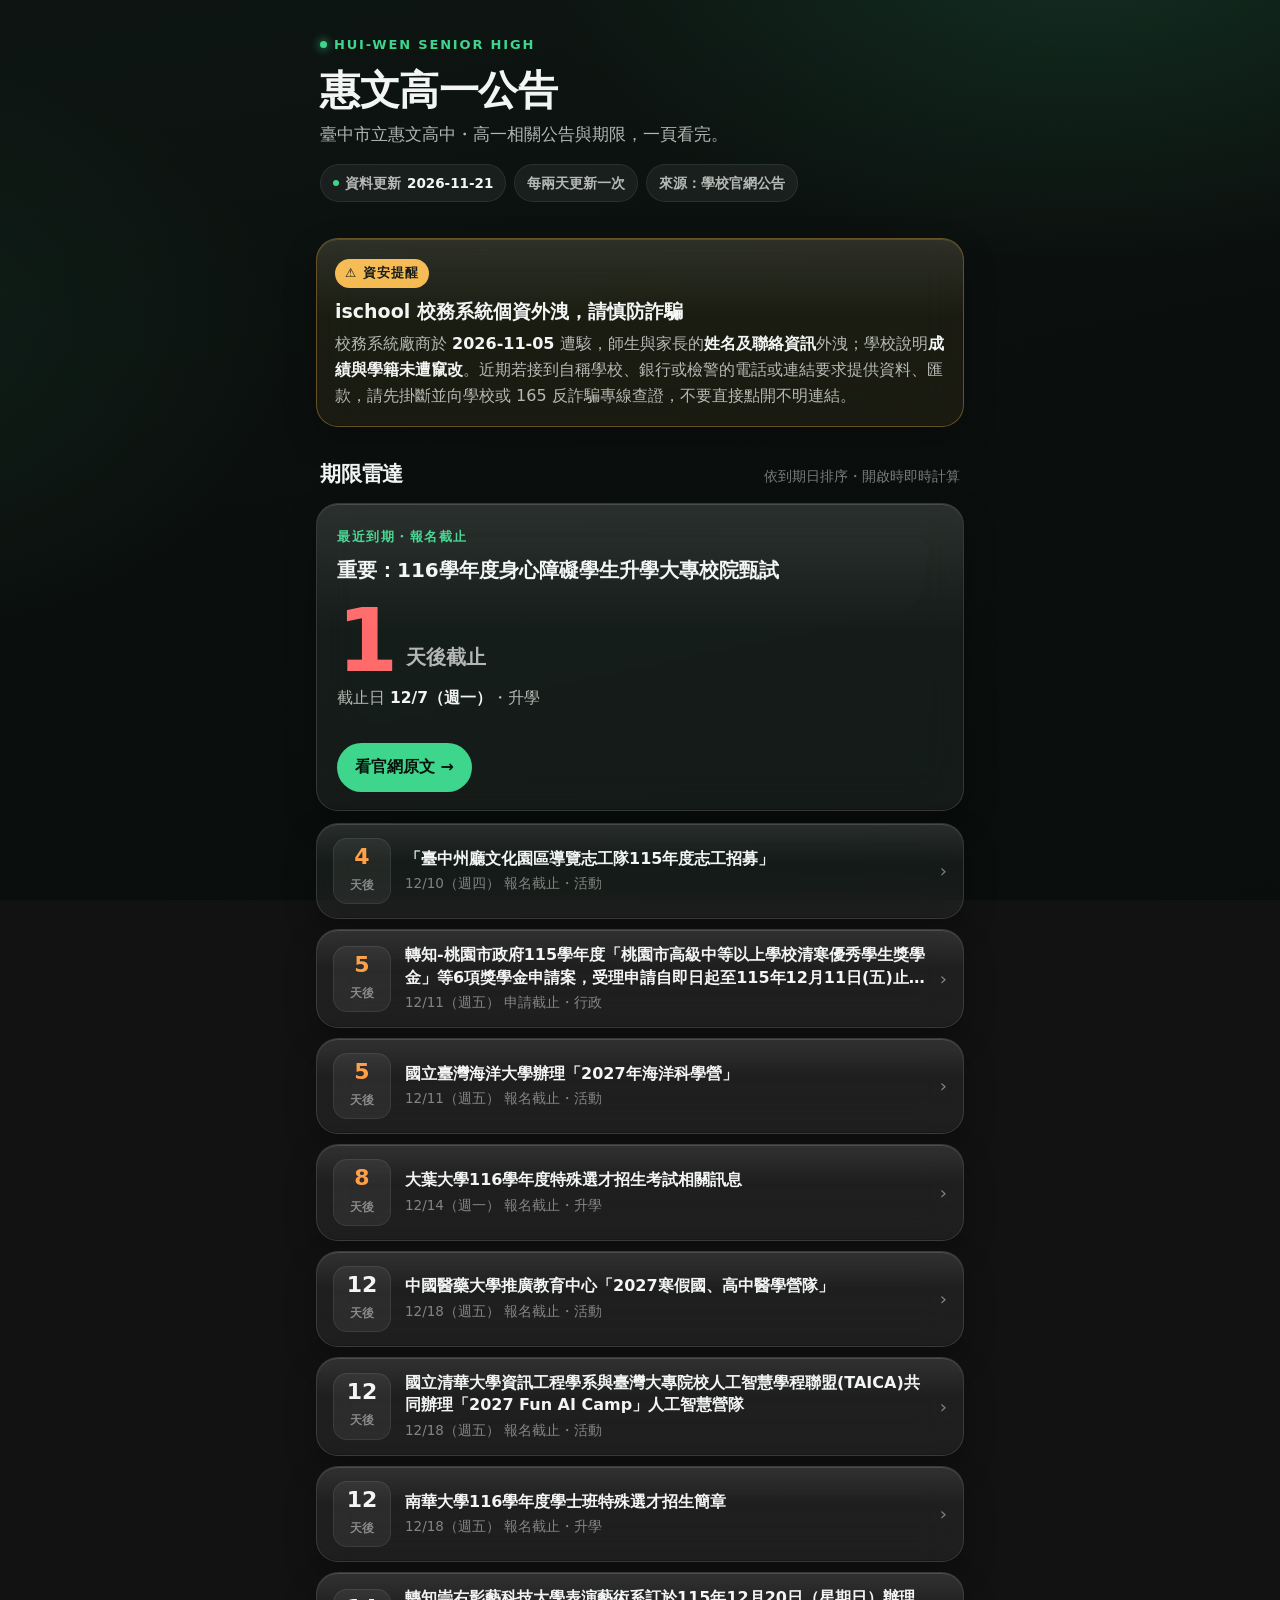
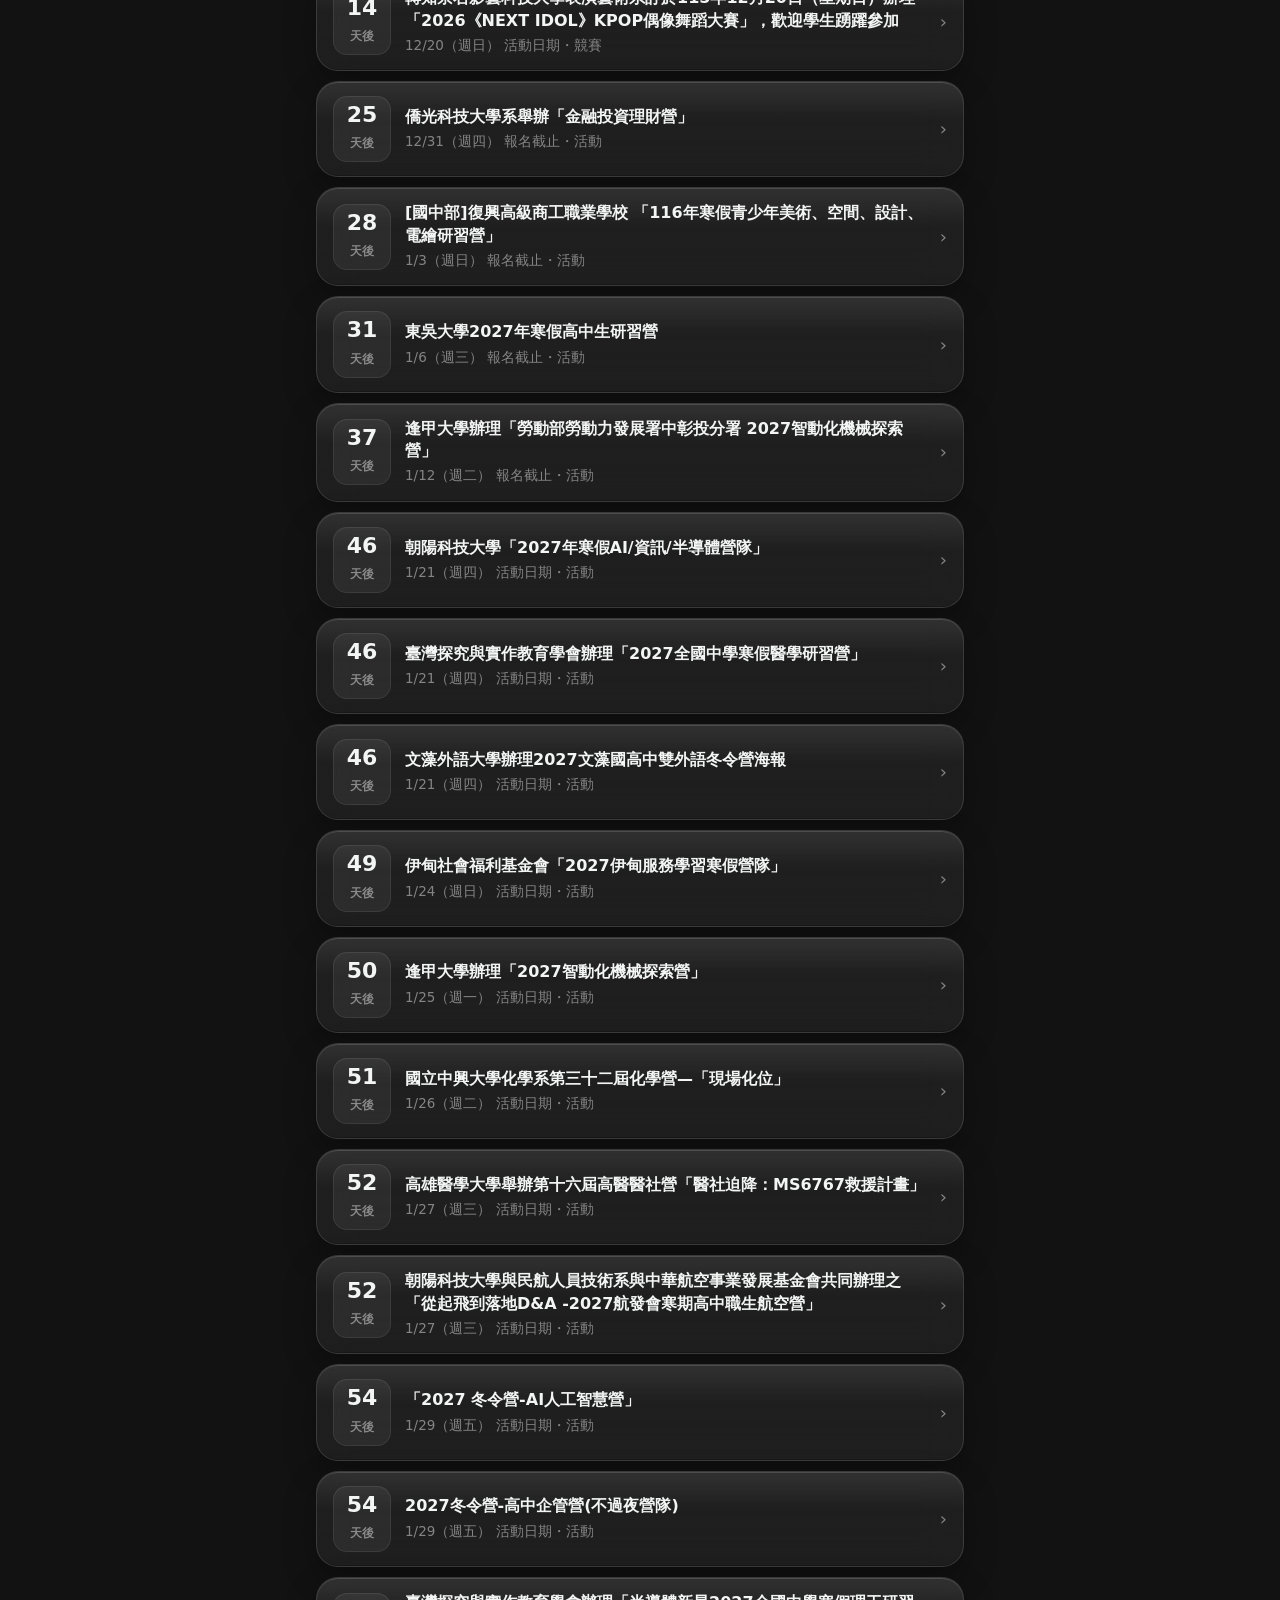
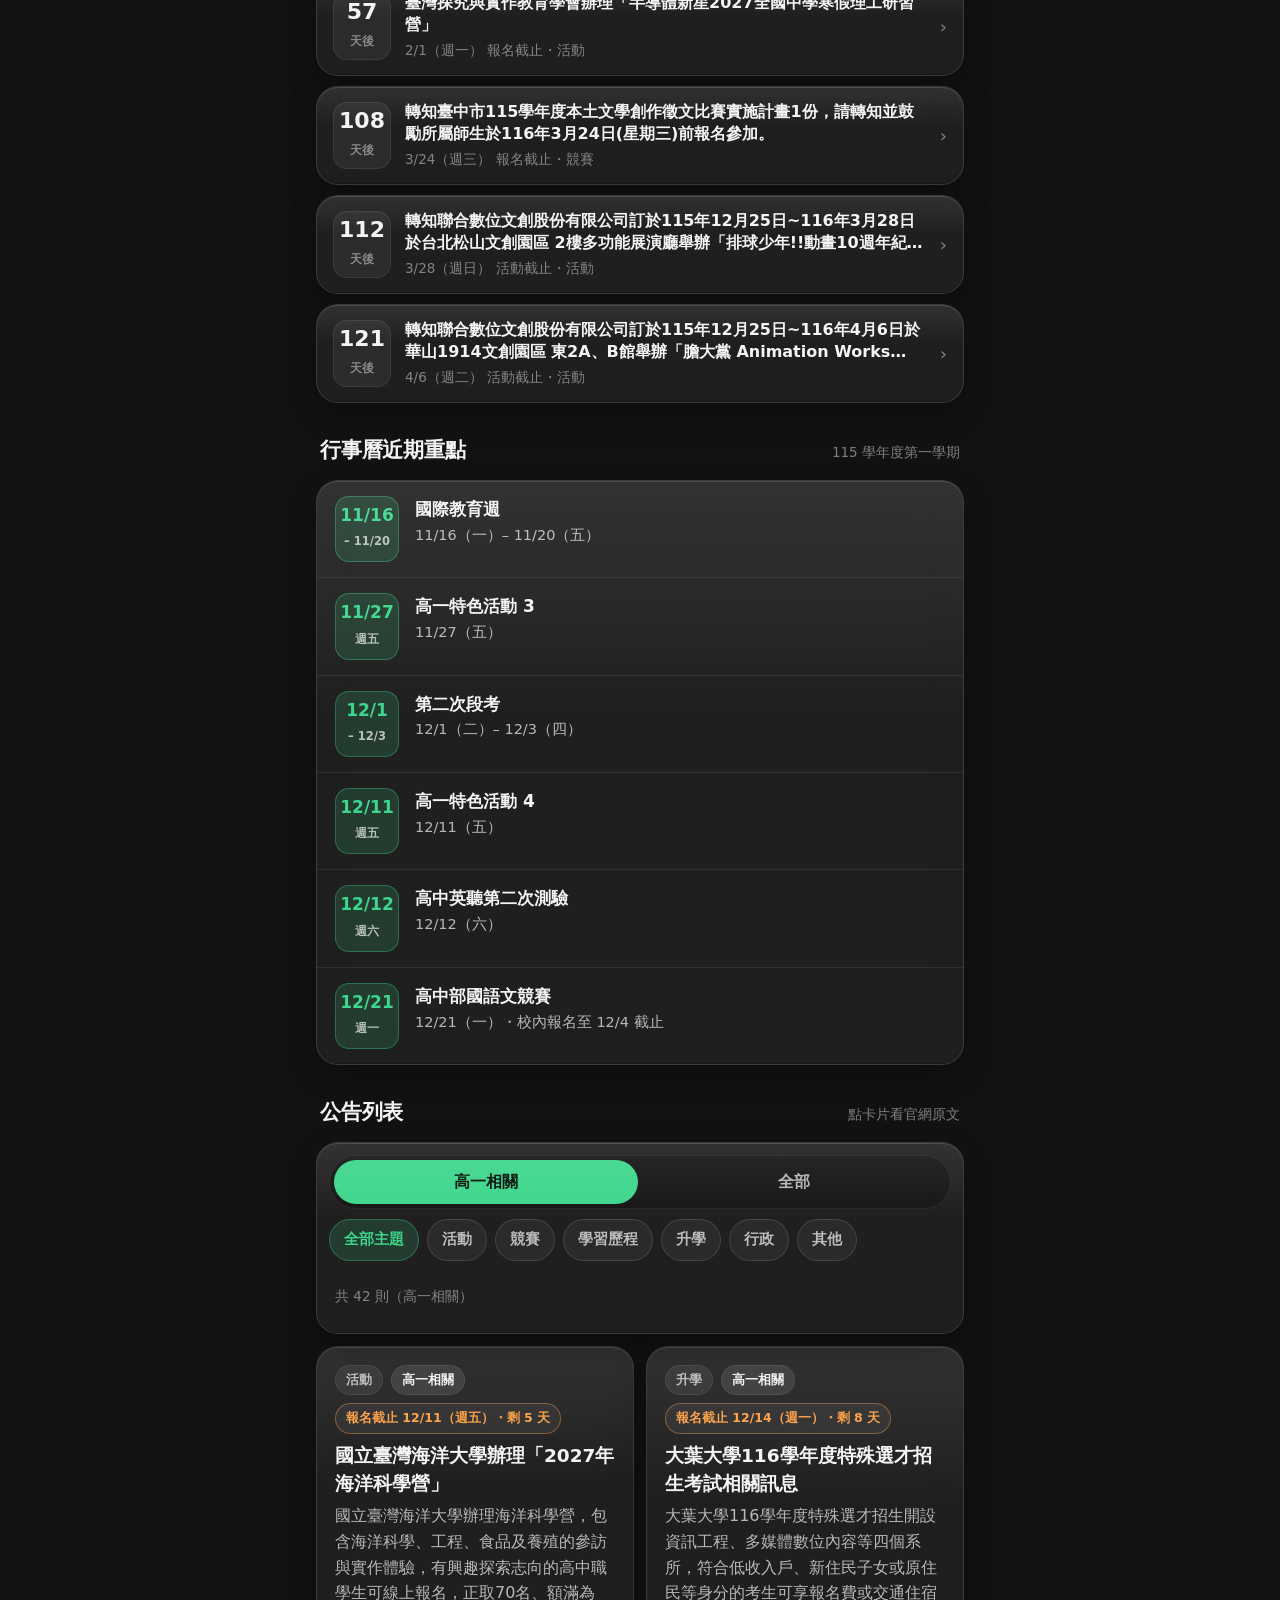
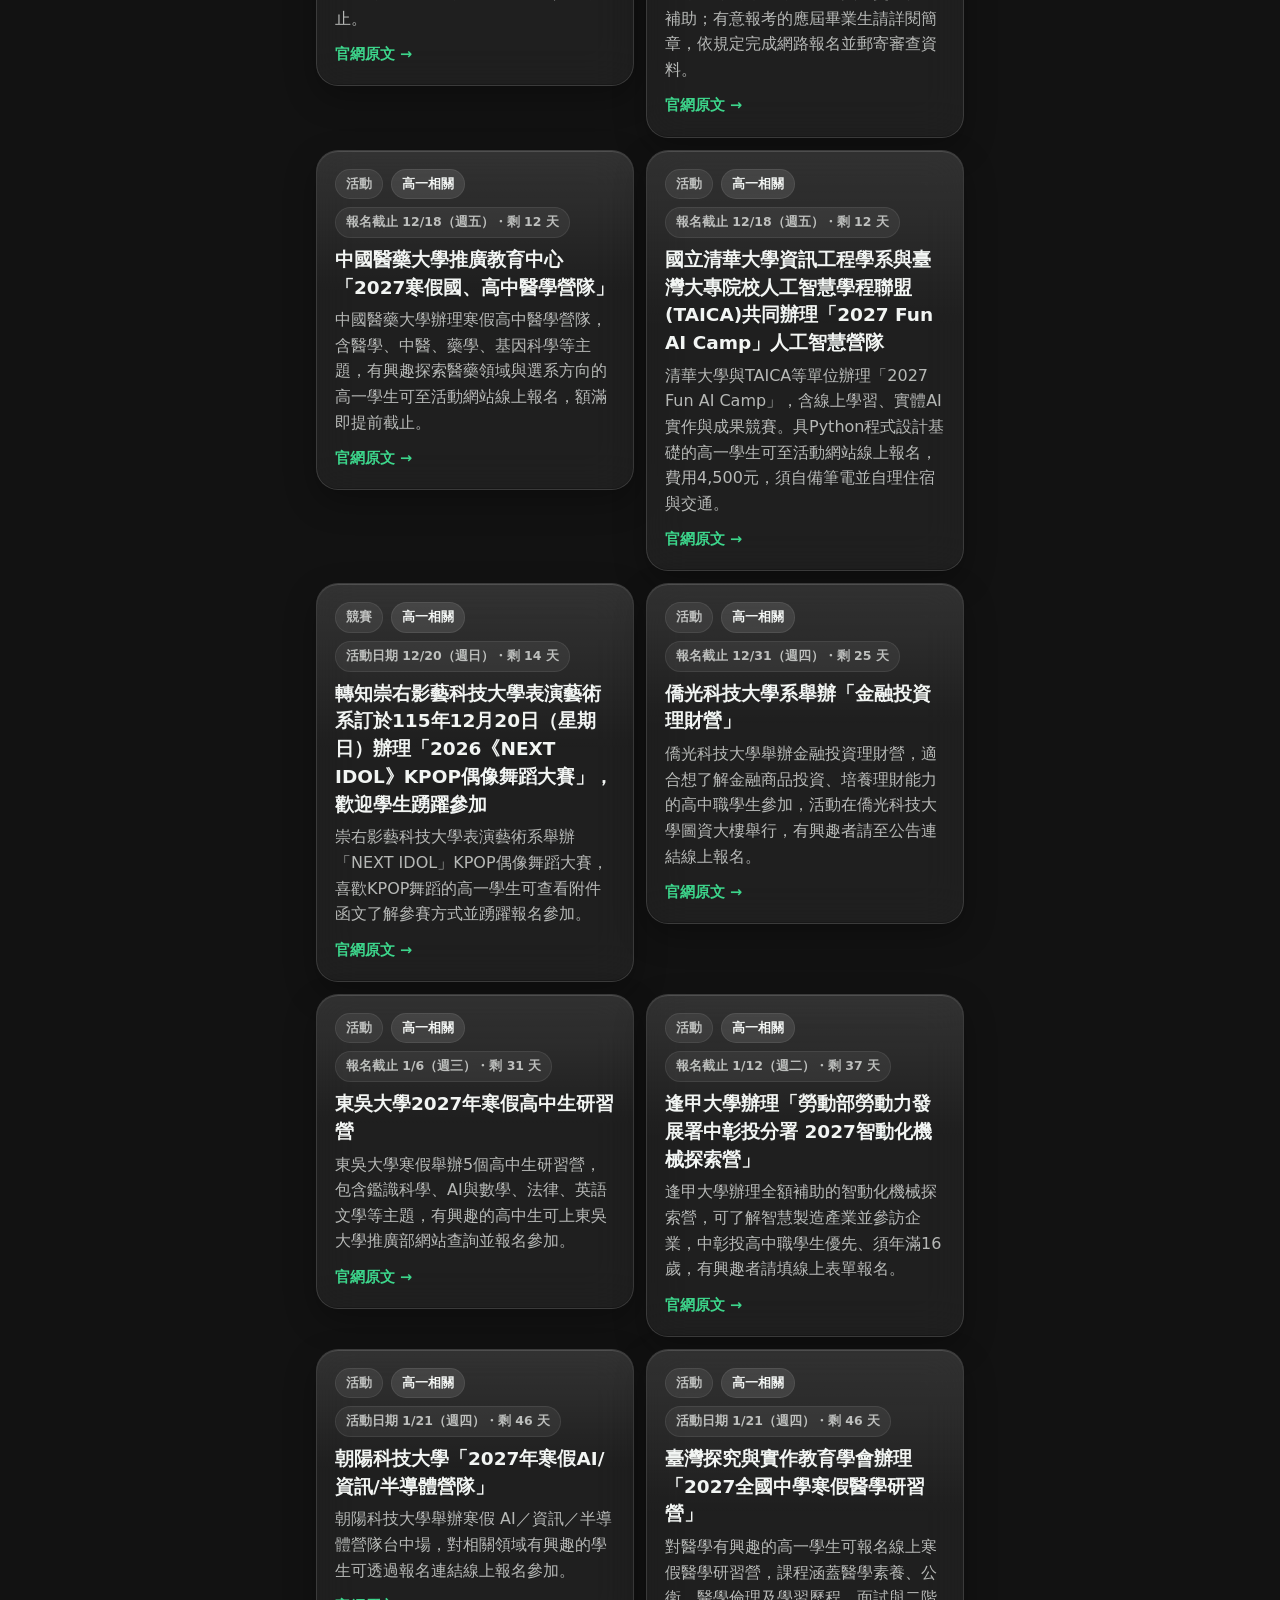
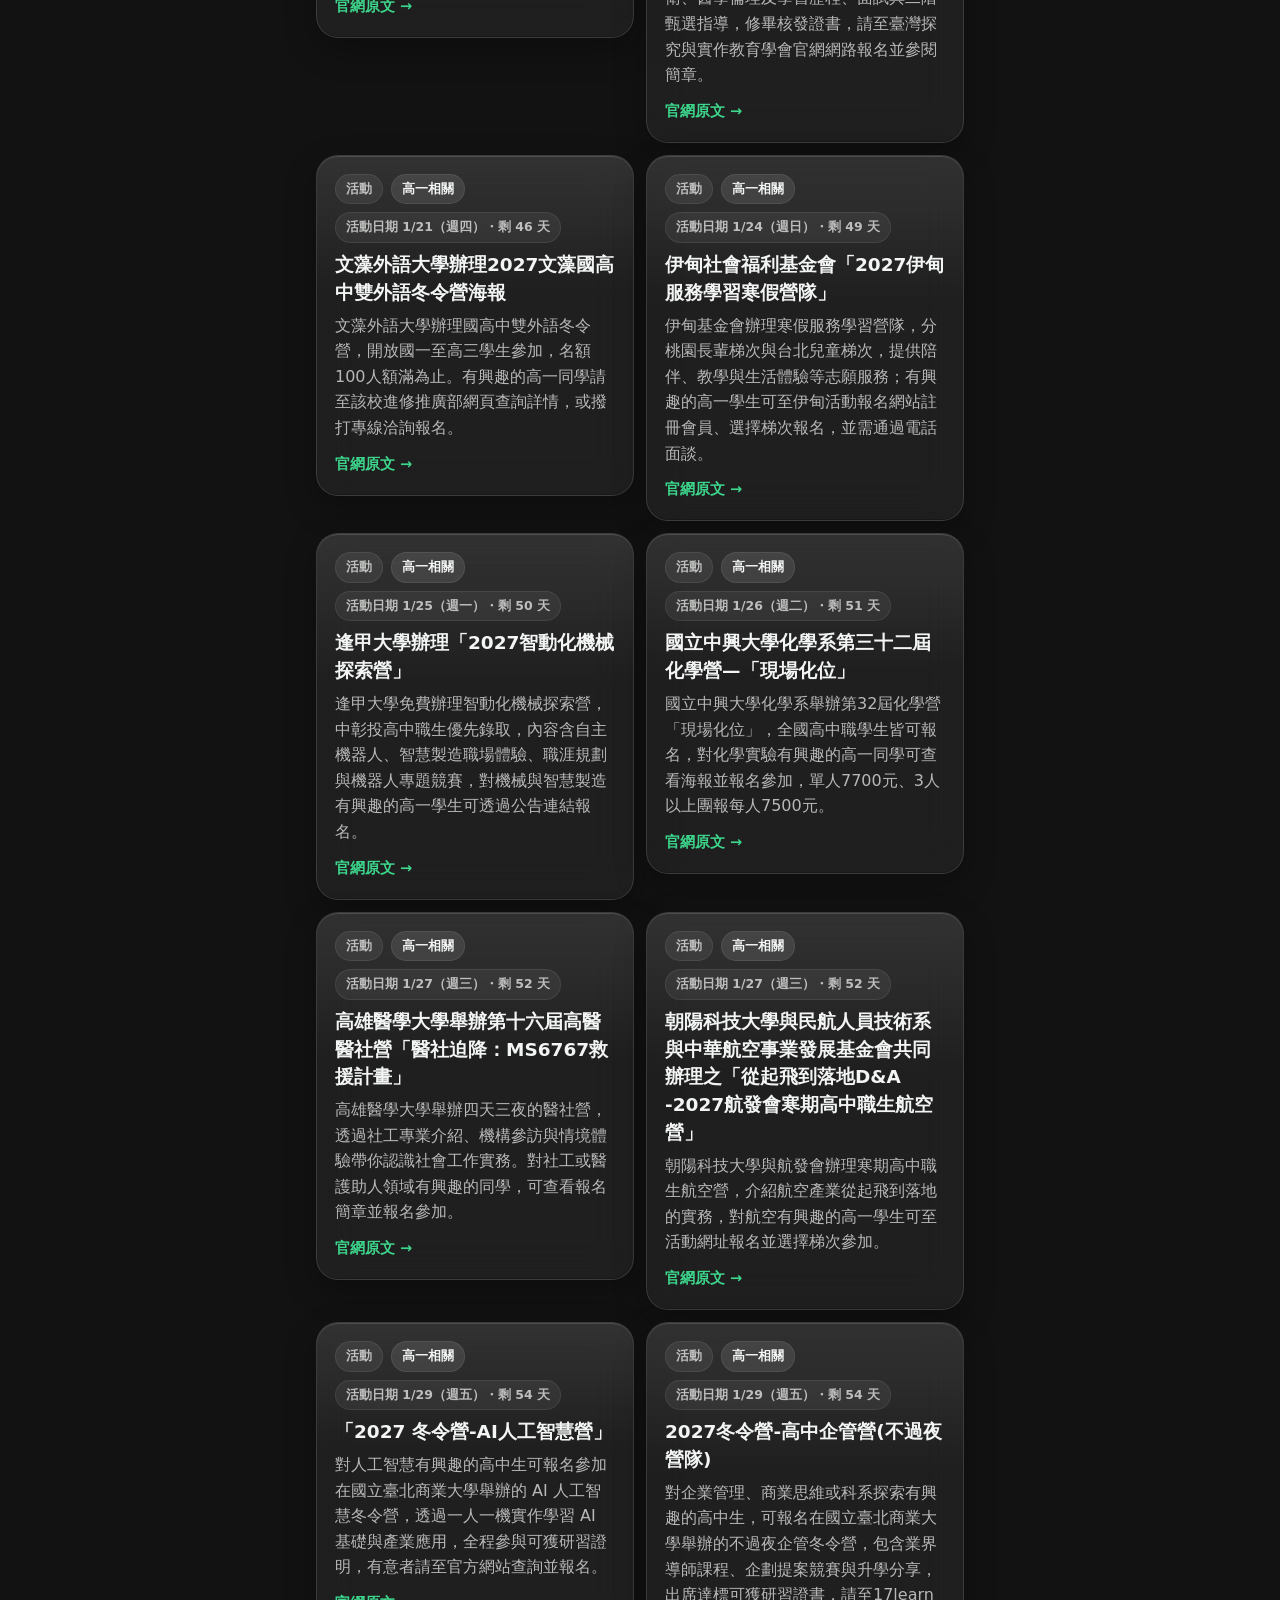
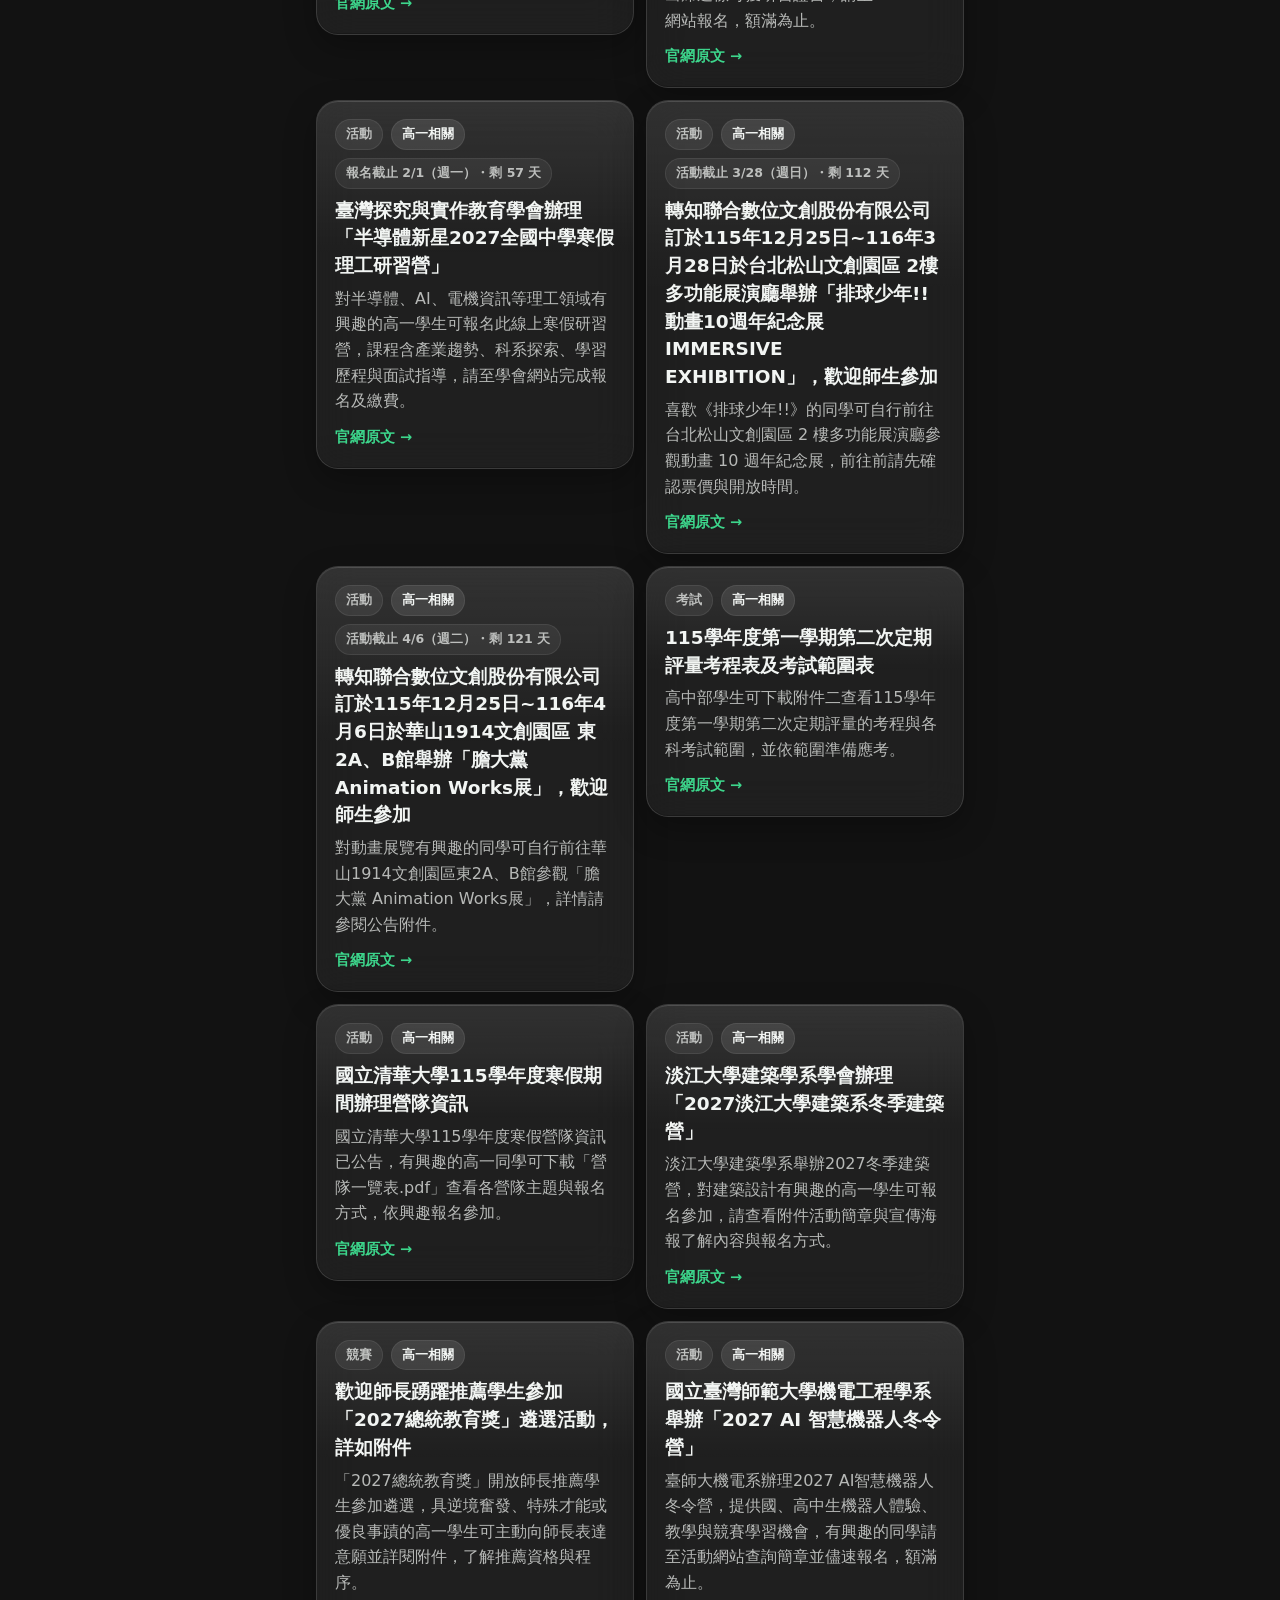
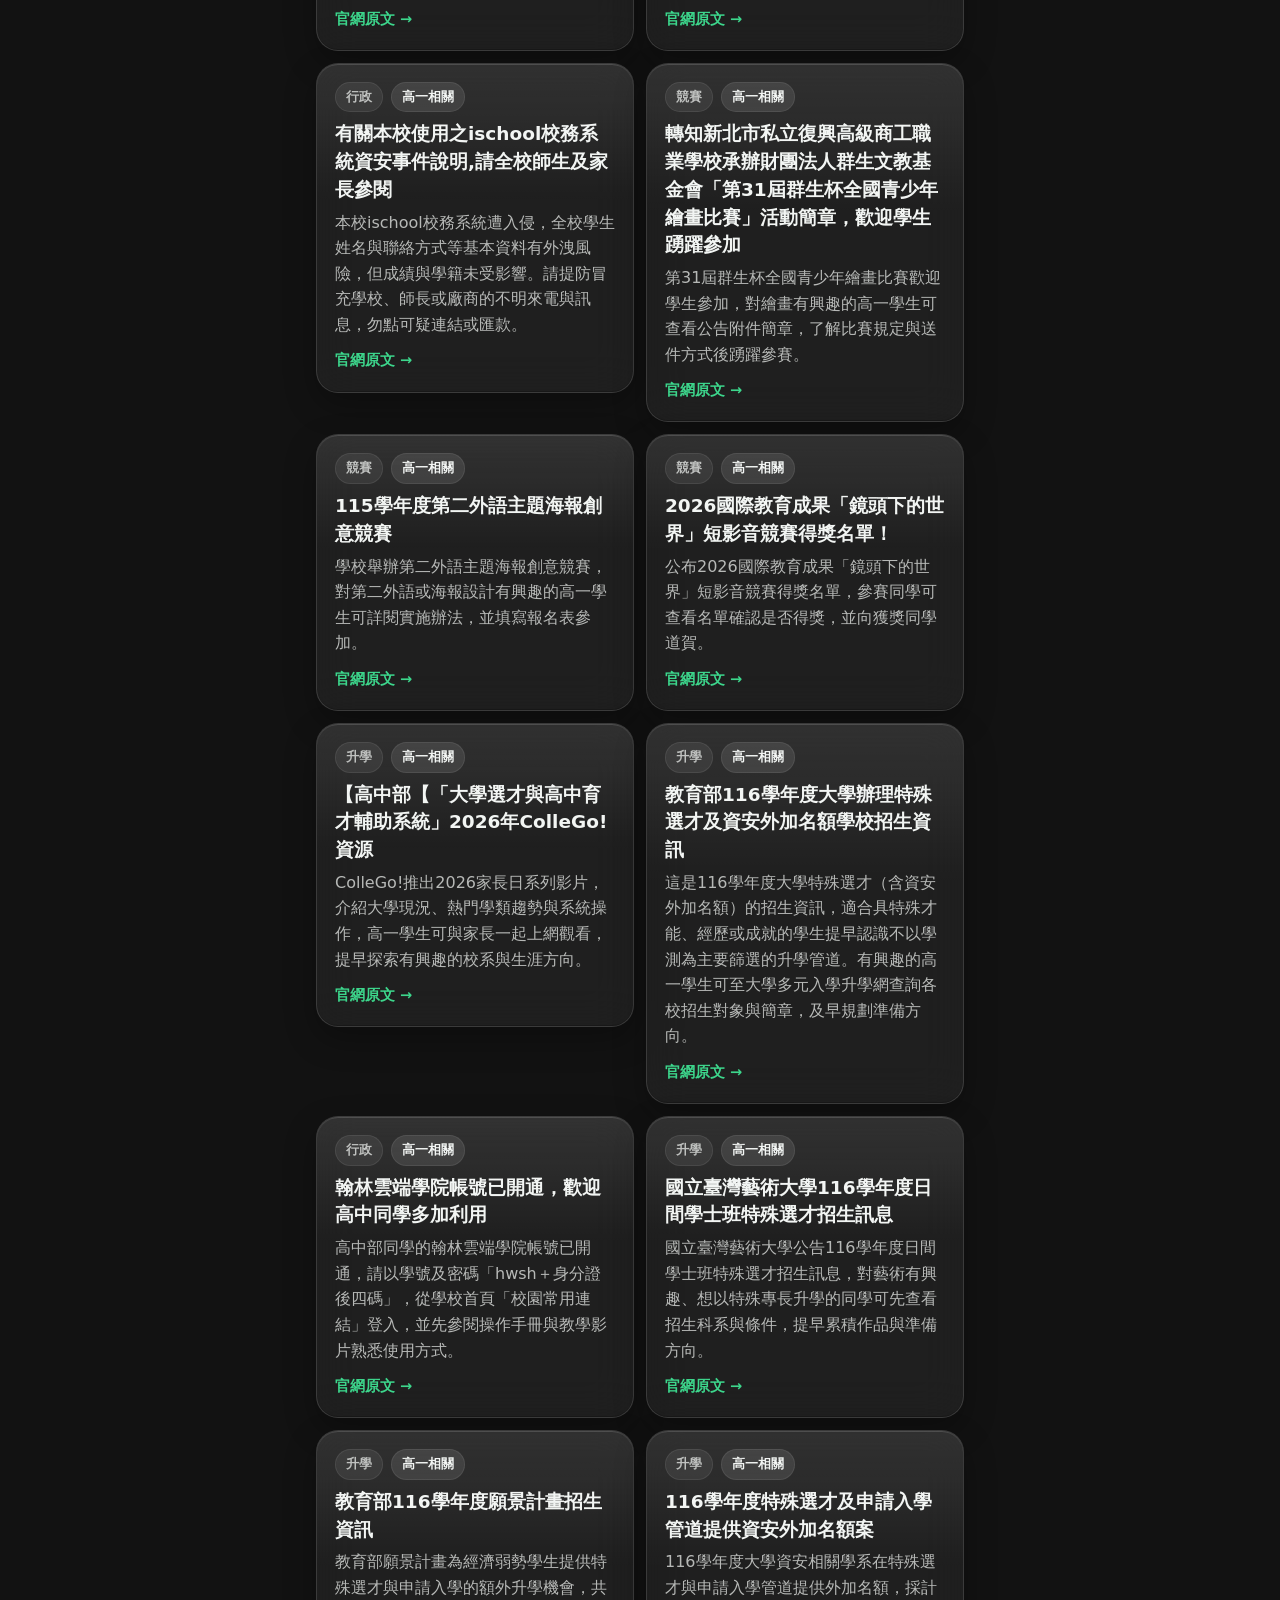
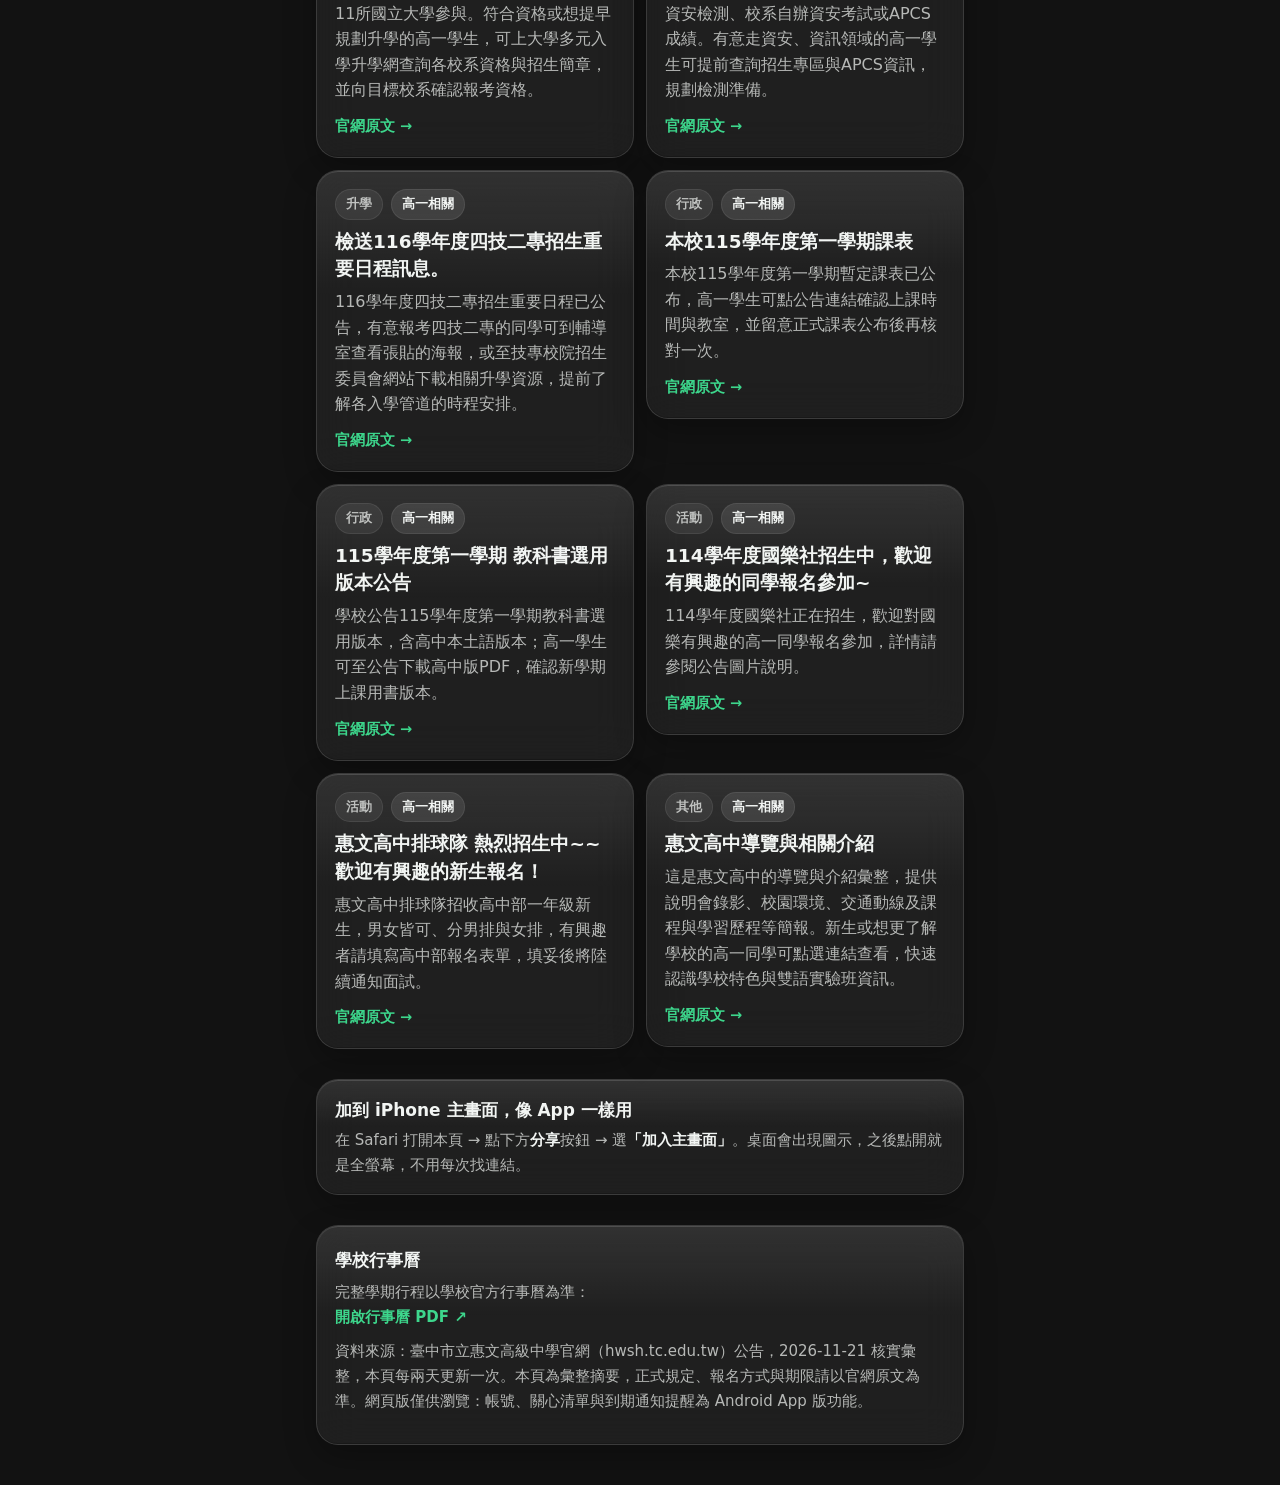
==== commit a3ab49bd: "惠文高一公告・網頁版資料更新" ====
--- a/index.html
+++ b/index.html
@@ -228,7 +228,7 @@
 <h1>惠文高一公告</h1>
 <p class="subtitle">臺中市立惠文高中・高一相關公告與期限，一頁看完。</p>
 <div class="meta-row">
-<span class="meta-chip"><span class="dot"></span>資料更新 <b>2026-11-19</b></span>
+<span class="meta-chip"><span class="dot"></span>資料更新 <b>2026-11-21</b></span>
 <span class="meta-chip">每兩天更新一次</span>
 <span class="meta-chip">來源：學校官網公告</span>
 </div>
@@ -286,13 +286,13 @@
 <footer class="glass">
 <h3>學校行事曆</h3>
 <p>完整學期行程以學校官方行事曆為準：<br><a href="https://hwsh.tc.edu.tw/var/file/66/1066/img/386956800.pdf" target="_blank" rel="noopener">開啟行事曆 PDF ↗</a></p>
-<p class="src">資料來源：臺中市立惠文高級中學官網（hwsh.tc.edu.tw）公告，2026-11-19 核實彙整，本頁每兩天更新一次。本頁為彙整摘要，正式規定、報名方式與期限請以官網原文為準。網頁版僅供瀏覽：帳號、關心清單與到期通知提醒為 Android App 版功能。</p>
+<p class="src">資料來源：臺中市立惠文高級中學官網（hwsh.tc.edu.tw）公告，2026-11-21 核實彙整，本頁每兩天更新一次。本頁為彙整摘要，正式規定、報名方式與期限請以官網原文為準。網頁版僅供瀏覽：帳號、關心清單與到期通知提醒為 Android App 版功能。</p>
 </footer>
 
 </div>
 
 <script>
-var DATA = [{"title": "轉知-116學年度四技二專特殊選才入學聯合招生訊息。", "url": "https://hwsh.tc.edu.tw/p/406-1066-651330,r70.php?Lang=zh-tw", "deadline": "2026-11-19", "deadline_label": "簡章公告", "topic": "升學", "relevant": false, "summary": "這是116學年度四技二專特殊選才入學聯合招生訊息，分為技職特才及實驗教育組與青年儲蓄帳戶組，不採計統測及學測成績。符合資格的應屆畢業生應至招生委員會網站查閱簡章，確認系科資格與規定後個別網路報名。"}, {"title": "轉知轉知台灣人權促進會與東吳人權學程共同辦理「《風吹 Breaking The Wall》紀錄片放映暨映後座談」活動資訊，鼓勵師生踴躍報名參加。", "url": "https://hwsh.tc.edu.tw/p/406-1066-651234,r73.php?Lang=zh-tw", "deadline": "2026-11-25", "deadline_label": "活動日期", "topic": "活動", "relevant": true, "summary": "對臺灣民主與人權歷史有興趣的學生，可報名參加台灣人權促進會與東吳人權學程舉辦的《風吹 Breaking The Wall》紀錄片放映暨映後座談，現場將放映影片並由導演與教授分享交流。"}, {"title": "轉知聯合數位文創股份有限公司訂於115年12月25日~116年4月6日於華山1914文創園區 東2A、B館舉辦「膽大黨 Animation Works展」，歡迎師生參加", "url": "https://hwsh.tc.edu.tw/p/406-1066-650816,r73.php?Lang=zh-tw", "deadline": "2027-04-06", "deadline_label": "活動截止", "topic": "活動", "relevant": true, "summary": "對動畫展覽有興趣的同學可自行前往華山1914文創園區東2A、B館參觀「膽大黨 Animation Works展」，詳情請參閱公告附件。"}, {"title": "轉知聯合數位文創股份有限公司訂於115年12月25日~116年3月28日於台北松山文創園區 2樓多功能展演廳舉辦「排球少年!!動畫10週年紀念展 IMMERSIVE EXHIBITION」，歡迎師生參加", "url": "https://hwsh.tc.edu.tw/p/406-1066-650810,r73.php?Lang=zh-tw", "deadline": "2027-03-28", "deadline_label": "活動截止", "topic": "活動", "relevant": true, "summary": "喜歡《排球少年!!》的同學可自行前往台北松山文創園區 2 樓多功能展演廳參觀動畫 10 週年紀念展，前往前請先確認票價與開放時間。"}, {"title": "轉知崇右影藝科技大學表演藝術系訂於115年12月20日（星期日）辦理「2026《NEXT IDOL》KPOP偶像舞蹈大賽」，歡迎學生踴躍參加", "url": "https://hwsh.tc.edu.tw/p/406-1066-650803,r73.php?Lang=zh-tw", "deadline": "2026-12-20", "deadline_label": "活動日期", "topic": "競賽", "relevant": true, "summary": "崇右影藝科技大學表演藝術系舉辦「NEXT IDOL」KPOP偶像舞蹈大賽，喜歡KPOP舞蹈的高一學生可查看附件函文了解參賽方式並踴躍報名參加。"}, {"title": "國立清華大學115學年度寒假期間辦理營隊資訊", "url": "https://hwsh.tc.edu.tw/p/406-1066-650287,r73.php?Lang=zh-tw", "deadline": null, "deadline_label": null, "topic": "活動", "relevant": true, "summary": "國立清華大學115學年度寒假營隊資訊已公告，有興趣的高一同學可下載「營隊一覽表.pdf」查看各營隊主題與報名方式，依興趣報名參加。"}, {"title": "東吳大學2027年寒假高中生研習營", "url": "https://hwsh.tc.edu.tw/p/406-1066-650281,r73.php?Lang=zh-tw", "deadline": "2027-01-06", "deadline_label": "報名截止", "topic": "活動", "relevant": true, "summary": "東吳大學寒假舉辦5個高中生研習營，包含鑑識科學、AI與數學、法律、英語文學等主題，有興趣的高中生可上東吳大學推廣部網站查詢並報名參加。"}, {"title": "淡江大學建築學系學會辦理「2027淡江大學建築系冬季建築營」", "url": "https://hwsh.tc.edu.tw/p/406-1066-650275,r73.php?Lang=zh-tw", "deadline": null, "deadline_label": null, "topic": "活動", "relevant": true, "summary": "淡江大學建築學系舉辦2027冬季建築營，對建築設計有興趣的高一學生可報名參加，請查看附件活動簡章與宣傳海報了解內容與報名方式。"}, {"title": "朝陽科技大學「2027年寒假AI/資訊/半導體營隊」", "url": "https://hwsh.tc.edu.tw/p/406-1066-650271,r73.php?Lang=zh-tw", "deadline": "2027-01-21", "deadline_label": "活動日期", "topic": "活動", "relevant": true, "summary": "朝陽科技大學舉辦寒假 AI／資訊／半導體營隊台中場，對相關領域有興趣的學生可透過報名連結線上報名參加。"}, {"title": "僑光科技大學系舉辦「金融投資理財營」", "url": "https://hwsh.tc.edu.tw/p/406-1066-650268,r73.php?Lang=zh-tw", "deadline": "2026-12-31", "deadline_label": "報名截止", "topic": "活動", "relevant": true, "summary": "僑光科技大學舉辦金融投資理財營，適合想了解金融商品投資、培養理財能力的高中職學生參加，活動在僑光科技大學圖資大樓舉行，有興趣者請至公告連結線上報名。"}, {"title": "「2027 冬令營-AI人工智慧營」", "url": "https://hwsh.tc.edu.tw/p/406-1066-650200,r73.php?Lang=zh-tw", "deadline": "2027-01-29", "deadline_label": "活動日期", "topic": "活動", "relevant": true, "summary": "對人工智慧有興趣的高中生可報名參加在國立臺北商業大學舉辦的 AI 人工智慧冬令營，透過一人一機實作學習 AI 基礎與產業應用，全程參與可獲研習證明，有意者請至官方網站查詢並報名。"}, {"title": "高雄醫學大學舉辦第十六屆高醫醫社營「醫社迫降：MS6767救援計畫」", "url": "https://hwsh.tc.edu.tw/p/406-1066-650196,r73.php?Lang=zh-tw", "deadline": "2027-01-27", "deadline_label": "活動日期", "topic": "活動", "relevant": true, "summary": "高雄醫學大學舉辦四天三夜的醫社營，透過社工專業介紹、機構參訪與情境體驗帶你認識社會工作實務。對社工或醫護助人領域有興趣的同學，可查看報名簡章並報名參加。"}, {"title": "國立台北藝術大學116學年度學士班單獨招生考試", "url": "https://hwsh.tc.edu.tw/p/406-1066-650190,r71.php?Lang=zh-tw", "deadline": "2026-11-25", "deadline_label": "報名截止", "topic": "升學", "relevant": true, "summary": "國立臺北藝術大學116學年度學士班單獨招生招收音樂、美術、戲劇、舞蹈、電影創作、動畫等藝術相關學系。有志往藝術領域升學的同學，請至報名網站點選學士班「單獨招生」以個別網路填表報名。"}, {"title": "116學年度離島地區及原住民高級中等學校應屆畢業生升學國（市）立師範及教育大學聯合保送甄試招生簡章", "url": "https://hwsh.tc.edu.tw/p/406-1066-650179,r71.php?Lang=zh-tw", "deadline": null, "deadline_label": null, "topic": "升學", "relevant": false, "summary": "這是116學年度離島地區及原住民應屆畢業生保送國（市）立師範及教育大學的聯合甄試簡章，116學年度起可繳交多種中級以上原住民語言能力證明；符合資格的應屆畢業生請至招生網站查閱簡章並依規定辦理。"}, {"title": "轉知-桃園市政府115學年度「桃園市高級中等以上學校清寒優秀學生獎學金」等6項獎學金申請案，受理申請自即日起至115年12月11日(五)止，詳如說明，請查照。", "url": "https://hwsh.tc.edu.tw/p/406-1066-650055,r73.php?Lang=zh-tw", "deadline": "2026-12-11", "deadline_label": "申請截止", "topic": "行政", "relevant": false, "summary": "桃園市政府開放6項清寒優秀學生獎學金申請，限設籍桃園6個月以上且非新生的高中職學生。符合資格者可至桃園市獎學金網站下載申請書，備妥戶口名簿、成績證明及存摺影本等文件交給學校承辦人初審。"}, {"title": "歡迎師長踴躍推薦學生參加「2027總統教育獎」遴選活動，詳如附件", "url": "https://hwsh.tc.edu.tw/p/406-1066-650040,r70.php?Lang=zh-tw", "deadline": null, "deadline_label": null, "topic": "競賽", "relevant": true, "summary": "「2027總統教育獎」開放師長推薦學生參加遴選，具逆境奮發、特殊才能或優良事蹟的高一學生可主動向師長表達意願並詳閱附件，了解推薦資格與程序。"}, {"title": "重申學校辦理學習歷程等作業應符合個人資料保護法等相 關規範，詳如說明，請查照。", "url": "https://hwsh.tc.edu.tw/p/406-1066-649400,r70.php?Lang=zh-tw", "deadline": null, "deadline_label": null, "topic": "學習歷程", "relevant": false, "summary": "這是學校重申學習歷程平台個資規範的行政通知，主要對象為教職員。高一學生與家長若不同意建置電子簽名檔，可改將檔案列印簽名後掃描上傳，切勿截圖挪用家長在其他文件上的簽名。"}, {"title": "本校115年護理師職務代理人甄選結果", "url": "https://hwsh.tc.edu.tw/p/406-1066-649374,r70.php?Lang=zh-tw", "deadline": null, "deadline_label": null, "topic": "行政", "relevant": false, "summary": "本校115年護理師職務代理人甄選結果已公布，正取與備取各1名，報到時間將以e-mail另行通知；此為人事甄選公告，高一學生無需處理。"}, {"title": "本校115年第2次學務創新人力甄選結果", "url": "https://hwsh.tc.edu.tw/p/406-1066-649371,r70.php?Lang=zh-tw", "deadline": null, "deadline_label": null, "topic": "行政", "relevant": false, "summary": "本公告公布115年第2次學務創新人力甄選正取與備取名單，報到時間將另以電子郵件通知錄取者。高一學生無需辦理任何事項。"}, {"title": "臺灣探究與實作教育學會辦理「半導體新星2027全國中學寒假理工研習營」", "url": "https://hwsh.tc.edu.tw/p/406-1066-649264,r73.php?Lang=zh-tw", "deadline": "2027-02-01", "deadline_label": "報名截止", "topic": "活動", "relevant": true, "summary": "對半導體、AI、電機資訊等理工領域有興趣的高一學生可報名此線上寒假研習營，課程含產業趨勢、科系探索、學習歷程與面試指導，請至學會網站完成報名及繳費。"}, {"title": "臺灣探究與實作教育學會辦理「2027全國中學寒假醫學研習營」", "url": "https://hwsh.tc.edu.tw/p/406-1066-649260,r73.php?Lang=zh-tw", "deadline": "2027-01-21", "deadline_label": "活動日期", "topic": "活動", "relevant": true, "summary": "對醫學有興趣的高一學生可報名線上寒假醫學研習營，課程涵蓋醫學素養、公衛、醫學倫理及學習歷程、面試與二階甄選指導，修畢核發證書，請至臺灣探究與實作教育學會官網網路報名並參閱簡章。"}, {"title": "逢甲大學辦理「2027智動化機械探索營」", "url": "https://hwsh.tc.edu.tw/p/406-1066-649259,r73.php?Lang=zh-tw", "deadline": "2027-01-25", "deadline_label": "活動日期", "topic": "活動", "relevant": true, "summary": "逢甲大學免費辦理智動化機械探索營，中彰投高中職生優先錄取，內容含自主機器人、智慧製造職場體驗、職涯規劃與機器人專題競賽，對機械與智慧製造有興趣的高一學生可透過公告連結報名。"}, {"title": "中國醫藥大學推廣教育中心「2027寒假國、高中醫學營隊」", "url": "https://hwsh.tc.edu.tw/p/406-1066-649252,r73.php?Lang=zh-tw", "deadline": "2026-12-18", "deadline_label": "報名截止", "topic": "活動", "relevant": true, "summary": "中國醫藥大學辦理寒假高中醫學營隊，含醫學、中醫、藥學、基因科學等主題，有興趣探索醫藥領域與選系方向的高一學生可至活動網站線上報名，額滿即提前截止。"}, {"title": "嶺東科技大學辦理「勞動部勞動力發展署中彰投分署-AI數位轉型應用培訓據點-AI智慧辦公與數位轉型實戰班」", "url": "https://hwsh.tc.edu.tw/p/406-1066-649249,r73.php?Lang=zh-tw", "deadline": "2026-11-23", "deadline_label": "報名截止", "topic": "活動", "relevant": false, "summary": "嶺東科技大學開辦AI智慧辦公與數位轉型實戰班，招收年滿15歲以上待業者，平日全天上課與學校課業衝突，高一在學學生不符參訓資格，無需報名。"}, {"title": "朝陽科技大學與民航人員技術系與中華航空事業發展基金會共同辦理之「從起飛到落地D&A -2027航發會寒期高中職生航空營」", "url": "https://hwsh.tc.edu.tw/p/406-1066-649244,r73.php?Lang=zh-tw", "deadline": "2027-01-27", "deadline_label": "活動日期", "topic": "活動", "relevant": true, "summary": "朝陽科技大學與航發會辦理寒期高中職生航空營，介紹航空產業從起飛到落地的實務，對航空有興趣的高一學生可至活動網址報名並選擇梯次參加。"}, {"title": "中華覺知教育關懷協會「2026成大一日大學生－沉浸式學職涯探索營」第三梯次活動，延期至115年12月12日（星期六）舉行", "url": "https://hwsh.tc.edu.tw/p/406-1066-649241,r73.php?Lang=zh-tw", "deadline": "2026-11-25", "deadline_label": "報名截止", "topic": "活動", "relevant": true, "summary": "成大一日大學生探索營第三梯次以生科與醫藥類為主題，延期舉行並開放追加報名；對醫學、護理、生命科學或公共衛生有興趣的高一學生可線上報名，全程完成可獲學習歷程證書。"}, {"title": "國立臺灣師範大學機電工程學系舉辦「2027 AI 智慧機器人冬令營」", "url": "https://hwsh.tc.edu.tw/p/406-1066-649239,r73.php?Lang=zh-tw", "deadline": null, "deadline_label": null, "topic": "活動", "relevant": true, "summary": "臺師大機電系辦理2027 AI智慧機器人冬令營，提供國、高中生機器人體驗、教學與競賽學習機會，有興趣的同學請至活動網站查詢簡章並儘速報名，額滿為止。"}, {"title": "逢甲大學辦理「勞動部勞動力發展署中彰投分署 2027智動化機械探索營」", "url": "https://hwsh.tc.edu.tw/p/406-1066-649236,r73.php?Lang=zh-tw", "deadline": "2027-01-12", "deadline_label": "報名截止", "topic": "活動", "relevant": true, "summary": "逢甲大學辦理全額補助的智動化機械探索營，可了解智慧製造產業並參訪企業，中彰投高中職學生優先、須年滿16歲，有興趣者請填線上表單報名。"}, {"title": "[國中部]復興高級商工職業學校 「116年寒假青少年美術、空間、設計、電繪研習營」", "url": "https://hwsh.tc.edu.tw/p/406-1066-649235,r73.php?Lang=zh-tw", "deadline": "2027-01-03", "deadline_label": "報名截止", "topic": "活動", "relevant": false, "summary": "復興商工寒假青少年美術、空間、設計與電繪研習營，僅開放全國國中七至九年級學生參加，高一學生不符合對象，無需報名。"}, {"title": "「臺中州廳文化園區導覽志工隊115年度志工招募」", "url": "https://hwsh.tc.edu.tw/p/406-1066-649081,r73.php?Lang=zh-tw", "deadline": "2026-12-10", "deadline_label": "報名截止", "topic": "活動", "relevant": false, "summary": "臺中州廳文化園區招募導覽志工，負責導覽解說與活動支援，但招募對象限18歲以上，高一學生不符合資格，無需報名。"}, {"title": "有關本校使用之ischool校務系統資安事件說明,請全校師生及家長參閱", "url": "https://hwsh.tc.edu.tw/p/406-1066-649076,r70.php?Lang=zh-tw", "deadline": null, "deadline_label": null, "topic": "行政", "relevant": true, "summary": "本校ischool校務系統遭入侵，全校學生姓名與聯絡方式等基本資料有外洩風險，但成績與學籍未受影響。請提防冒充學校、師長或廠商的不明來電與訊息，勿點可疑連結或匯款。"}, {"title": "臺中市家庭教育中心「伴你同行」失親兒少親子活動", "url": "https://hwsh.tc.edu.tw/p/406-1066-649073,r73.php?Lang=zh-tw", "deadline": "2026-12-05", "deadline_label": "活動日期", "topic": "活動", "relevant": true, "summary": "臺中市家庭教育中心為正經歷失親的兒少及其家長、主要照顧者或監護人舉辦親子共學活動，透過體驗活動協助抒發情緒、增進自我認同與支持關係；符合資格且有興趣者可至中心官網或臉書貼文查詢詳情。"}, {"title": "臺中市立惠文高級中學 116年度辦理公告金額以上採購案件預定招標時程表", "url": "https://hwsh.tc.edu.tw/p/406-1066-648955,r70.php?Lang=zh-tw", "deadline": null, "deadline_label": null, "topic": "行政", "relevant": false, "summary": "本公告為學校116年度公告金額以上採購案件的預定招標時程表，屬總務行政事務，與高一學生無直接關係，無需報名或繳交資料。"}, {"title": "邀請全國高中生參加「數學 x 物理~探索之旅~高中生與大學教授對談」2026南部場座談會活動，鼓勵學生踴躍報名參加。", "url": "https://hwsh.tc.edu.tw/p/406-1066-648924,r73.php?Lang=zh-tw", "deadline": "2026-11-30", "deadline_label": "報名截止", "topic": "活動", "relevant": true, "summary": "對數學或物理有興趣的高中生可免費參加在國立中山大學舉辦的教授對談座談會，了解學科學習、未來發展與選系建議，有興趣者請於期限前填寫線上表單報名。"}, {"title": "轉知新北市私立復興高級商工職業學校承辦財團法人群生文教基金會「第31屆群生杯全國青少年繪畫比賽」活動簡章，歡迎學生踴躍參加", "url": "https://hwsh.tc.edu.tw/p/406-1066-648917,r73.php?Lang=zh-tw", "deadline": null, "deadline_label": null, "topic": "競賽", "relevant": true, "summary": "第31屆群生杯全國青少年繪畫比賽歡迎學生參加，對繪畫有興趣的高一學生可查看公告附件簡章，了解比賽規定與送件方式後踴躍參賽。"}, {"title": "轉知國立清華大學辦理「115 年性別平等教育優良教學方案甄選活動」（12月1日截止收件）", "url": "https://hwsh.tc.edu.tw/p/406-1066-648748,r73.php?Lang=zh-tw", "deadline": "2026-12-01", "deadline_label": "收件截止", "topic": "競賽", "relevant": false, "summary": "清華大學辦理性別平等教育優良教學方案甄選，限幼兒園至高中職在職教師或教保員投稿教案，高一學生不具參加資格，無需報名。"}, {"title": "轉知-臺中市立廍子國民中學 116 學年度學生總量管制訊息。", "url": "https://hwsh.tc.edu.tw/p/406-1066-648503,r71.php?Lang=zh-tw", "deadline": null, "deadline_label": null, "topic": "行政", "relevant": false, "summary": "轉知廍子國中因教室空間不足，116學年度將實施學生總量管制，相關措施詳見附件。此為他校國中入學管制，高一學生無需辦理，家人有入學需求者可參考附件。"}, {"title": "伊甸社會福利基金會「2027伊甸服務學習寒假營隊」", "url": "https://hwsh.tc.edu.tw/p/406-1066-648285,r73.php?Lang=zh-tw", "deadline": "2027-01-24", "deadline_label": "活動日期", "topic": "活動", "relevant": true, "summary": "伊甸基金會辦理寒假服務學習營隊，分桃園長輩梯次與台北兒童梯次，提供陪伴、教學與生活體驗等志願服務；有興趣的高一學生可至伊甸活動報名網站註冊會員、選擇梯次報名，並需通過電話面談。"}, {"title": "國立中興大學化學系第三十二屆化學營—「現場化位」", "url": "https://hwsh.tc.edu.tw/p/406-1066-648278,r73.php?Lang=zh-tw", "deadline": "2027-01-26", "deadline_label": "活動日期", "topic": "活動", "relevant": true, "summary": "國立中興大學化學系舉辦第32屆化學營「現場化位」，全國高中職學生皆可報名，對化學實驗有興趣的高一同學可查看海報並報名參加，單人7700元、3人以上團報每人7500元。"}, {"title": "文藻外語大學辦理2027文藻國高中雙外語冬令營海報", "url": "https://hwsh.tc.edu.tw/p/406-1066-648275,r73.php?Lang=zh-tw", "deadline": "2027-01-21", "deadline_label": "活動日期", "topic": "活動", "relevant": true, "summary": "文藻外語大學辦理國高中雙外語冬令營，開放國一至高三學生參加，名額100人額滿為止。有興趣的高一同學請至該校進修推廣部網頁查詢詳情，或撥打專線洽詢報名。"}, {"title": "國立臺灣海洋大學辦理「2027年海洋科學營」", "url": "https://hwsh.tc.edu.tw/p/406-1066-648273,r73.php?Lang=zh-tw", "deadline": "2026-12-11", "deadline_label": "報名截止", "topic": "活動", "relevant": true, "summary": "國立臺灣海洋大學辦理海洋科學營，包含海洋科學、工程、食品及養殖的參訪與實作體驗，有興趣探索志向的高中職學生可線上報名，正取70名、額滿為止。"}, {"title": "2027冬令營-高中企管營(不過夜營隊)", "url": "https://hwsh.tc.edu.tw/p/406-1066-648269,r73.php?Lang=zh-tw", "deadline": "2027-01-29", "deadline_label": "活動日期", "topic": "活動", "relevant": true, "summary": "對企業管理、商業思維或科系探索有興趣的高中生，可報名在國立臺北商業大學舉辦的不過夜企管冬令營，包含業界導師課程、企劃提案競賽與升學分享，出席達標可獲研習證書，請至17learn網站報名，額滿為止。"}, {"title": "國立清華大學資訊工程學系與臺灣大專院校人工智慧學程聯盟(TAICA)共同辦理「2027 Fun AI Camp」人工智慧營隊", "url": "https://hwsh.tc.edu.tw/p/406-1066-648265,r73.php?Lang=zh-tw", "deadline": "2026-12-18", "deadline_label": "報名截止", "topic": "活動", "relevant": true, "summary": "清華大學與TAICA等單位辦理「2027 Fun AI Camp」，含線上學習、實體AI實作與成果競賽。具Python程式設計基礎的高一學生可至活動網站線上報名，費用4,500元，須自備筆電並自理住宿與交通。"}, {"title": "轉知教育部國民及學前教育署辦理115學年度第2學期臺灣大專校院人工智慧學程聯盟（TAICA）協作開設「高級中等學校線上AI課程」案，請各校踴躍參加，並鼓勵學生選修。", "url": "https://hwsh.tc.edu.tw/p/406-1066-648208,r73.php?Lang=zh-tw", "deadline": "2026-11-23", "deadline_label": "繳交截止", "topic": "學習歷程", "relevant": true, "summary": "下學期將加開2學分線上課程「人工智慧倫理I：倫理批判思考工具到公平」，由東海大學甘偵蓉教授授課；對AI議題有興趣的高一學生可留意學校選修安排，並向教務處或老師詢問選修方式。"}, {"title": "轉知臺中市115學年度本土文學創作徵文比賽實施計畫1份，請轉知並鼓勵所屬師生於116年3月24日(星期三)前報名參加。", "url": "https://hwsh.tc.edu.tw/p/406-1066-648188,r73.php?Lang=zh-tw", "deadline": "2027-03-24", "deadline_label": "報名截止", "topic": "競賽", "relevant": false, "summary": "這是臺中市國民中小學本土教育方案的本土文學創作徵文比賽，作品須由學校統一彙整送件、不接受個別報名。對象以國中小師生為主，高一學生無需特別報名或準備。"}, {"title": "恭賀本校參加115學年度高中數理及資訊學科能力競賽中投區複賽榮獲佳績", "url": "https://hwsh.tc.edu.tw/p/406-1066-648086,r70.php?Lang=zh-tw", "deadline": null, "deadline_label": null, "topic": "競賽", "relevant": false, "summary": "本校604班施博允同學參加高中數理及資訊學科能力競賽中投區複賽，榮獲數學科佳作。此為恭賀公告，高一學生無需報名或辦理任何事項。"}, {"title": "教育部「青年百億海外圓夢基金計畫」116年第1梯次報名簡章及計畫資訊", "url": "https://hwsh.tc.edu.tw/p/406-1066-647935,r70.php?Lang=zh-tw", "deadline": "2026-11-30", "deadline_label": "報名截止", "topic": "活動", "relevant": true, "summary": "教育部青年百億海外圓夢基金計畫開放15至30歲青年申請，含築夢工場與海外翱翔組，提供海外見習、交流及培訓機會；有興趣拓展國際視野的高一同學請至計畫官網查詢簡章並報名。"}, {"title": "檢送116學年度四技二專甄選入學、四技二專技優入學及二技技優入學招生群類別採計技藝技能競賽優勝、技術士證職(種)類及專技普考類科對照表(如說明)，請查照。", "url": "https://hwsh.tc.edu.tw/p/406-1066-647817,r71.php?Lang=zh-tw", "deadline": null, "deadline_label": null, "topic": "升學", "relevant": false, "summary": "這是116學年度四技二專甄選及技優入學採計競賽優勝、技術士證照與專技普考的對照表，主要供應屆技高升學學生查詢。高一學生目前無需辦理，有興趣者可至技專招聯會網站下載專區下載對照表參閱。"}, {"title": "臺中市政府台灣大哥大電信優惠專案訊息", "url": "https://hwsh.tc.edu.tw/p/406-1066-647524,r70.php?Lang=zh-tw", "deadline": null, "deadline_label": null, "topic": "行政", "relevant": false, "summary": "此為臺中市政府台灣大哥大電信優惠專案轉知，附有DM與說明檔案，主要提供電信方案優惠資訊，高一學生無需辦理，如有需要可參閱附件或轉知家人。"}, {"title": "115學年度國中部英語演講暨英語作文比賽得獎名單", "url": "https://hwsh.tc.edu.tw/p/406-1066-647444,r70.php?Lang=zh-tw", "deadline": null, "deadline_label": null, "topic": "競賽", "relevant": false, "summary": "公告115學年度國中部英語演講暨英語作文比賽得獎名單，前三名頒發獎狀、第一名另記嘉獎並參加校內培訓。此為國中部公告，高一學生無需處理。"}, {"title": "115學年度第二外語主題海報創意競賽", "url": "https://hwsh.tc.edu.tw/p/406-1066-646877,r70.php?Lang=zh-tw", "deadline": null, "deadline_label": null, "topic": "競賽", "relevant": true, "summary": "學校舉辦第二外語主題海報創意競賽，對第二外語或海報設計有興趣的高一學生可詳閱實施辦法，並填寫報名表參加。"}, {"title": "教育部「青年百億海外圓夢基金計畫－海外翱翔組」法國棒球交流蹲點案，提供青年赴法國參與棒球見習、文化體驗及交流活動。", "url": "https://hwsh.tc.edu.tw/p/406-1066-646870,r70.php?Lang=zh-tw", "deadline": "2026-11-30", "deadline_label": "申請截止", "topic": "活動", "relevant": true, "summary": "教育部青年百億海外圓夢計畫提供赴法國科爾馬棒球俱樂部見習與文化交流機會，15歲至未滿18歲的高中職在籍學生可報名。有興趣的高一學生請參閱附件簡章及青年發展署官網公告，並於期限內完成申請。"}, {"title": "轉知「115年臺中市國際教育週暨國際教育成果分享日系列活動」報名資訊", "url": "https://hwsh.tc.edu.tw/p/406-1066-645798,r70.php?Lang=zh-tw", "deadline": "2026-11-19", "deadline_label": "報名截止", "topic": "活動", "relevant": true, "summary": "臺中市國際教育週系列活動開放師生參與，高一學生可參加國際教育學生學習心得與反思甄選爭取獎狀，也可報名在本校舉行的國外大學博覽會了解海外升學資訊，請依各項活動連結線上報名。"}, {"title": "2026國際教育成果「鏡頭下的世界」短影音競賽得獎名單！", "url": "https://hwsh.tc.edu.tw/p/406-1066-645053,r70.php?Lang=zh-tw", "deadline": null, "deadline_label": null, "topic": "競賽", "relevant": true, "summary": "公布2026國際教育成果「鏡頭下的世界」短影音競賽得獎名單，參賽同學可查看名單確認是否得獎，並向獲獎同學道賀。"}, {"title": "大葉大學116學年度特殊選才招生考試相關訊息", "url": "https://hwsh.tc.edu.tw/p/406-1066-645045,r71.php?Lang=zh-tw", "deadline": "2026-12-14", "deadline_label": "報名截止", "topic": "升學", "relevant": true, "summary": "大葉大學116學年度特殊選才招生開設資訊工程、多媒體數位內容等四個系所，符合低收入戶、新住民子女或原住民等身分的考生可享報名費或交通住宿補助；有意報考的應屆畢業生請詳閱簡章，依規定完成網路報名並郵寄審查資料。"}, {"title": "轉知-116年度上半年(1-6月)欲申請南投縣補助公私立大專院校及高級中等以下學校學生出國學習獎助學金一案，請符合資格之學生於115年11月30日( 星期一)前提出申請，請查照。", "url": "https://hwsh.tc.edu.tw/p/406-1066-643801,r71.php?Lang=zh-tw", "deadline": "2026-11-30", "deadline_label": "申請截止", "topic": "升學", "relevant": true, "summary": "設籍南投縣的高一學生若計畫出國學習，可申請南投縣的出國學習獎助學金。請至南投縣國際教育網下載表件，備妥紙本一式六份送達康壽國小教務處，並同時寄送電子檔。"}, {"title": "真理大學116學年度學士班特殊選才招生訊息", "url": "https://hwsh.tc.edu.tw/p/406-1066-643549,r71.php?Lang=zh-tw", "deadline": "2026-11-25", "deadline_label": "報名截止", "topic": "升學", "relevant": true, "summary": "真理大學116學年度學士班特殊選才招收企業管理、國際經營與貿易、音樂應用、運動管理及觀光事業等五學系，有興趣以特殊選才升學的同學可至招生中心網站下載簡章，了解報名資格與面試相關規定，及早規劃學習歷程。"}, {"title": "南華大學116學年度學士班特殊選才招生簡章", "url": "https://hwsh.tc.edu.tw/p/406-1066-643561,r71.php?Lang=zh-tw", "deadline": "2026-12-18", "deadline_label": "報名截止", "topic": "升學", "relevant": false, "summary": "這是南華大學116學年度特殊選才招生，不採學測成績，改以書審與面試錄取，錄取者四年免學雜費與住宿費；主要對象為今年應屆畢業、有特殊才能的學生，可至特殊選才專區查詢簡章並報名，高一學生尚不適用，僅供提前了解升學管道。"}, {"title": "重要：116學年度身心障礙學生升學大專校院甄試", "url": "https://hwsh.tc.edu.tw/p/406-1066-643255,r71.php?Lang=zh-tw", "deadline": "2026-12-07", "deadline_label": "報名截止", "topic": "升學", "relevant": false, "summary": "116學年度身心障礙學生升學大專校院甄試受理報名，對象為符合資格的應屆畢業生，高一學生尚無需報名；符合資格者應詳閱簡章，並透過學校團體報名、洽教務處特教組。"}, {"title": "轉知-教育部核備之116學年度「中投區高級中等學校免試入學作業要點 」，請查照。", "url": "https://hwsh.tc.edu.tw/p/406-1066-642820,r71.php?Lang=zh-tw", "deadline": null, "deadline_label": null, "topic": "升學", "relevant": false, "summary": "這是教育部核備的116學年度中投區高級中等學校免試入學作業要點，主要對象是準備升讀高中的國中畢業生；高一學生已入學無需辦理，若有學弟妹或親友要報考，可轉知並查閱附件要點。"}, {"title": "國立臺北教育大學116學年度學士班音樂學系單獨招生相關資訊", "url": "https://hwsh.tc.edu.tw/p/406-1066-642498,r71.php?Lang=zh-tw", "deadline": "2026-11-20", "deadline_label": "報名截止", "topic": "升學", "relevant": false, "summary": "國立臺北教育大學音樂學系辦理116學年度學士班單獨招生，共35名，依鋼琴、聲樂、弦樂、管樂、擊樂及理論作曲等主修分組；有意報考的高三學生請詳閱簡章並完成網路繳費與報名。"}, {"title": "【高中部【「大學選才與高中育才輔助系統」2026年ColleGo!資源", "url": "https://hwsh.tc.edu.tw/p/406-1066-641498,r71.php?Lang=zh-tw", "deadline": null, "deadline_label": null, "topic": "升學", "relevant": true, "summary": "ColleGo!推出2026家長日系列影片，介紹大學現況、熱門學類趨勢與系統操作，高一學生可與家長一起上網觀看，提早探索有興趣的校系與生涯方向。"}, {"title": "教育部116學年度大學辦理特殊選才及資安外加名額學校招生資訊", "url": "https://hwsh.tc.edu.tw/p/406-1066-641495,r71.php?Lang=zh-tw", "deadline": null, "deadline_label": null, "topic": "升學", "relevant": true, "summary": "這是116學年度大學特殊選才（含資安外加名額）的招生資訊，適合具特殊才能、經歷或成就的學生提早認識不以學測為主要篩選的升學管道。有興趣的高一學生可至大學多元入學升學網查詢各校招生對象與簡章，及早規劃準備方向。"}, {"title": "淡江大學-商管學院會計學系「116學年度繁星推薦新生獎學金」資訊", "url": "https://hwsh.tc.edu.tw/p/406-1066-639322,r71.php?Lang=zh-tw", "deadline": null, "deadline_label": null, "topic": "升學", "relevant": false, "summary": "淡江大學會計學系為116學年度繁星推薦新生提供四年8學期學雜費全免、約24萬元獎學金，主要對象為應屆畢業生；對會計有興趣者可至該系網頁先了解課程與資格資訊。"}, {"title": "翰林雲端學院帳號已開通，歡迎高中同學多加利用", "url": "https://hwsh.tc.edu.tw/p/406-1066-638830,r70.php?Lang=zh-tw", "deadline": null, "deadline_label": null, "topic": "行政", "relevant": true, "summary": "高中部同學的翰林雲端學院帳號已開通，請以學號及密碼「hwsh＋身分證後四碼」，從學校首頁「校園常用連結」登入，並先參閱操作手冊與教學影片熟悉使用方式。"}, {"title": "台北醫學大學116學年度特殊選才招生考試訊息", "url": "https://hwsh.tc.edu.tw/p/406-1066-638829,r71.php?Lang=zh-tw", "deadline": "2026-11-23", "deadline_label": "報名截止", "topic": "升學", "relevant": false, "summary": "這是台北醫學大學116學年度特殊選才招生訊息，主要對象為應屆高三學生，有意報考者應至北醫教務處網站下載簡章，確認報考資格、招考學系與名額後報名。"}, {"title": "國立臺灣藝術大學116學年度日間學士班特殊選才招生訊息", "url": "https://hwsh.tc.edu.tw/p/406-1066-638826,r71.php?Lang=zh-tw", "deadline": null, "deadline_label": null, "topic": "升學", "relevant": true, "summary": "國立臺灣藝術大學公告116學年度日間學士班特殊選才招生訊息，對藝術有興趣、想以特殊專長升學的同學可先查看招生科系與條件，提早累積作品與準備方向。"}, {"title": "教育部116學年度願景計畫招生資訊", "url": "https://hwsh.tc.edu.tw/p/406-1066-638824,r71.php?Lang=zh-tw", "deadline": null, "deadline_label": null, "topic": "升學", "relevant": true, "summary": "教育部願景計畫為經濟弱勢學生提供特殊選才與申請入學的額外升學機會，共11所國立大學參與。符合資格或想提早規劃升學的高一學生，可上大學多元入學升學網查詢各校系資格與招生簡章，並向目標校系確認報考資格。"}, {"title": "115學年度高中部及國中部校內國語文競賽實施計畫與報名須知", "url": "https://hwsh.tc.edu.tw/p/406-1066-637757,r4268.php?Lang=zh-tw", "deadline": "2026-12-04", "deadline_label": "報名截止", "topic": "競賽", "relevant": true, "summary": "115學年度校內國語文競賽歡迎高中部學生報名，項目包括國語演說、朗讀、作文、字音字形及寫字等。想參賽者請由任課老師或國文小老師協助上網填報，優勝者可代表學校參加臺中市國語文競賽初賽。"}, {"title": "115學年度國中部一年級校內英語歌唱比賽實施計畫與參賽須知", "url": "https://hwsh.tc.edu.tw/p/406-1066-637657,r4268.php?Lang=zh-tw", "deadline": "2026-11-30", "deadline_label": "繳交截止", "topic": "競賽", "relevant": false, "summary": "這是國中部一年級全體班級參加的校內英語歌唱比賽，需各班自指定曲目中擇一參賽並繳交報名資料；高中部高一學生非參加對象，無需報名。"}, {"title": "康軒雲帳號已開通，歡迎國中同學多加利用", "url": "https://hwsh.tc.edu.tw/p/406-1066-637109,r70.php?Lang=zh-tw", "deadline": null, "deadline_label": null, "topic": "行政", "relevant": false, "summary": "這是國中部專屬公告，康軒雲帳號已開通，國中同學可用學校 Google 帳號登入使用數位教材與學習資源，高一學生無須處理。"}, {"title": "康軒雲帳號已開通，歡迎國中部同學多加利用", "url": "https://hwsh.tc.edu.tw/p/406-1066-637108,r4268.php?Lang=zh-tw", "deadline": null, "deadline_label": null, "topic": "行政", "relevant": false, "summary": "此為國中部康軒雲帳號開通公告，高一學生無需辦理。國中部同學可使用學校Google帳號，經學校首頁「校園常用連結」登入使用數位教材與學習資源。"}, {"title": "116學年度特殊選才及申請入學管道提供資安外加名額案", "url": "https://hwsh.tc.edu.tw/p/406-1066-636637,r71.php?Lang=zh-tw", "deadline": null, "deadline_label": null, "topic": "升學", "relevant": true, "summary": "116學年度大學資安相關學系在特殊選才與申請入學管道提供外加名額，採計資安檢測、校系自辦資安考試或APCS成績。有意走資安、資訊領域的高一學生可提前查詢招生專區與APCS資訊，規劃檢測準備。"}, {"title": "國立臺灣大學116學年度學士班「特殊人才甄選入學招生」及「希望入學招生」單獨招生資訊", "url": "https://hwsh.tc.edu.tw/p/406-1066-636085,r71.php?Lang=zh-tw", "deadline": "2026-11-20", "deadline_label": "報名截止", "topic": "升學", "relevant": false, "summary": "這是國立臺灣大學116學年度特殊人才甄選入學及希望入學單獨招生，招收在專門學科或專業技術具優異潛能，或符合低收入戶、特殊境遇等資格的應屆畢業生，且須由學校推薦。高一學生目前無法報名，僅供提早了解資格與準備方向。"}, {"title": "靜宜大學116學年度學士原住民專班招生宣導", "url": "https://hwsh.tc.edu.tw/p/406-1066-635613,r71.php?Lang=zh-tw", "deadline": null, "deadline_label": null, "topic": "升學", "relevant": false, "summary": "靜宜大學辦理116學年度學士原住民專班獨立招生，學程包括犯罪防治與健康照顧社會工作，免收報名費。有意報考的原住民應屆畢業生可至該校教務處招生組「原住民專班專區」查閱正式簡章，高一學生目前無需報名。"}, {"title": "🌟🌟惠文高中愛心志工隊-招募家長新志工", "url": "https://hwsh.tc.edu.tw/p/406-1066-633723,r70.php?Lang=zh-tw", "deadline": null, "deadline_label": null, "topic": "其他", "relevant": false, "summary": "詳情請點開官網原文查看。"}, {"title": "本校115學年度第一學期課表", "url": "https://hwsh.tc.edu.tw/p/406-1066-624979,r4268.php?Lang=zh-tw", "deadline": null, "deadline_label": null, "topic": "行政", "relevant": true, "summary": "本校115學年度第一學期暫定課表已公布，高一學生可點公告連結確認上課時間與教室，並留意正式課表公布後再核對一次。"}, {"title": "115學年度國內外", "url": "https://hwsh.tc.edu.tw/p/406-1066-622274,r4268.php?Lang=zh-tw", "deadline": null, "deadline_label": null, "topic": "升學", "relevant": false, "summary": "學校公布115學年度應屆畢業生的國內外大學錄取榜單，詳細名單見附件。高一學生無需辦理任何手續，僅可作為未來升學方向的參考。"}, {"title": "115年度本校", "url": "https://hwsh.tc.edu.tw/p/406-1066-613673,r4268.php?Lang=zh-tw", "deadline": null, "deadline_label": null, "topic": "升學", "relevant": false, "summary": "本校公告115年度國中部升學榜單，列出錄取臺中一中、臺中女中及直升惠文高中等學生名單。高一學生無需辦理任何手續，僅供參考查詢。"}, {"title": "賀! 本校115年會考成績優異表現!", "url": "https://hwsh.tc.edu.tw/p/406-1066-603489,r4268.php?Lang=zh-tw", "deadline": null, "deadline_label": null, "topic": "升學", "relevant": false, "summary": "本校國中部在國中教育會考成績表現優異，學校特此發布賀訊。此為國中部升學成果公告，高一學生無需報名或繳交資料，僅供知悉。"}, {"title": "臺中市立惠文高級中學115年畢業典禮影片連結", "url": "https://hwsh.tc.edu.tw/p/406-1066-598391,r4268.php?Lang=zh-tw", "deadline": null, "deadline_label": null, "topic": "活動", "relevant": false, "summary": "本公告提供115年國中部與高中部畢業典禮的影片連結，畢業生或想觀看典禮者可點選收看，高一學生無需辦理任何事項。"}, {"title": "115學年度第一學期 教科書選用版本公告", "url": "https://hwsh.tc.edu.tw/p/406-1066-593194,r4268.php?Lang=zh-tw", "deadline": null, "deadline_label": null, "topic": "行政", "relevant": true, "summary": "學校公告115學年度第一學期教科書選用版本，含高中本土語版本；高一學生可至公告下載高中版PDF，確認新學期上課用書版本。"}, {"title": "114學年度國樂社招生中，歡迎有興趣的同學報名參加~", "url": "https://hwsh.tc.edu.tw/p/406-1066-517833,r4268.php?Lang=zh-tw", "deadline": null, "deadline_label": null, "topic": "活動", "relevant": true, "summary": "114學年度國樂社正在招生，歡迎對國樂有興趣的高一同學報名參加，詳情請參閱公告圖片說明。"}, {"title": "114年國中部升學榜單 表現優異!!!", "url": "https://hwsh.tc.edu.tw/p/406-1066-505137,r4268.php?Lang=zh-tw", "deadline": null, "deadline_label": null, "topic": "升學", "relevant": false, "summary": "本公告為114年國中部升學榜單表現優異的成果公布，屬國中部學生升學資訊，高一學生無需報名或採取任何行動。"}, {"title": "惠文高中排球隊 熱烈招生中~~ 歡迎有興趣的新生報名！", "url": "https://hwsh.tc.edu.tw/p/406-1066-480957,r4268.php?Lang=zh-tw", "deadline": null, "deadline_label": null, "topic": "活動", "relevant": true, "summary": "惠文高中排球隊招收高中部一年級新生，男女皆可、分男排與女排，有興趣者請填寫高中部報名表單，填妥後將陸續通知面試。"}, {"title": "本校114年畢業生錄取國內外大學成績優異!!(更新至8/28)", "url": "https://hwsh.tc.edu.tw/p/406-1066-467359,r4268.php?Lang=zh-tw", "deadline": null, "deadline_label": null, "topic": "升學", "relevant": false, "summary": "學校公布114年畢業生升大學榜單，展現錄取國內外大學的優異成果。高一學生可作為未來升學參考，無須報名或繳交資料。"}, {"title": "惠文高中導覽與相關介紹", "url": "https://hwsh.tc.edu.tw/p/406-1066-452970,r4268.php?Lang=zh-tw", "deadline": null, "deadline_label": null, "topic": "其他", "relevant": true, "summary": "這是惠文高中的導覽與介紹彙整，提供說明會錄影、校園環境、交通動線及課程與學習歷程等簡報。新生或想更了解學校的高一同學可點選連結查看，快速認識學校特色與雙語實驗班資訊。"}];
+var DATA = [{"title": "轉知國立中央大學天文所訂於115年12月1日辦理線上講座：《國際科學教育論壇系列24》—— 「Brain, AI and Education」，鼓勵師生踴躍報名參加。", "url": "https://hwsh.tc.edu.tw/p/406-1066-651867,r73.php?Lang=zh-tw", "deadline": "2026-12-01", "deadline_label": "活動日期", "topic": "活動", "relevant": true, "summary": "國立中央大學舉辦線上國際科學教育論壇，由江安世院士主講大腦、AI與教育的關聯，對腦科學或AI有興趣的同學可透過公告連結線上報名參加。"}, {"title": "115學年度第一學期第二次定期評量考程表及考試範圍表", "url": "https://hwsh.tc.edu.tw/p/406-1066-651527,r70.php?Lang=zh-tw", "deadline": null, "deadline_label": null, "topic": "考試", "relevant": true, "summary": "高中部學生可下載附件二查看115學年度第一學期第二次定期評量的考程與各科考試範圍，並依範圍準備應考。"}, {"title": "轉知轉知台灣人權促進會與東吳人權學程共同辦理「《風吹 Breaking The Wall》紀錄片放映暨映後座談」活動資訊，鼓勵師生踴躍報名參加。", "url": "https://hwsh.tc.edu.tw/p/406-1066-651234,r73.php?Lang=zh-tw", "deadline": "2026-11-25", "deadline_label": "活動日期", "topic": "活動", "relevant": true, "summary": "對臺灣民主與人權歷史有興趣的學生，可報名參加台灣人權促進會與東吳人權學程舉辦的《風吹 Breaking The Wall》紀錄片放映暨映後座談，現場將放映影片並由導演與教授分享交流。"}, {"title": "轉知聯合數位文創股份有限公司訂於115年12月25日~116年4月6日於華山1914文創園區 東2A、B館舉辦「膽大黨 Animation Works展」，歡迎師生參加", "url": "https://hwsh.tc.edu.tw/p/406-1066-650816,r73.php?Lang=zh-tw", "deadline": "2027-04-06", "deadline_label": "活動截止", "topic": "活動", "relevant": true, "summary": "對動畫展覽有興趣的同學可自行前往華山1914文創園區東2A、B館參觀「膽大黨 Animation Works展」，詳情請參閱公告附件。"}, {"title": "轉知聯合數位文創股份有限公司訂於115年12月25日~116年3月28日於台北松山文創園區 2樓多功能展演廳舉辦「排球少年!!動畫10週年紀念展 IMMERSIVE EXHIBITION」，歡迎師生參加", "url": "https://hwsh.tc.edu.tw/p/406-1066-650810,r73.php?Lang=zh-tw", "deadline": "2027-03-28", "deadline_label": "活動截止", "topic": "活動", "relevant": true, "summary": "喜歡《排球少年!!》的同學可自行前往台北松山文創園區 2 樓多功能展演廳參觀動畫 10 週年紀念展，前往前請先確認票價與開放時間。"}, {"title": "轉知崇右影藝科技大學表演藝術系訂於115年12月20日（星期日）辦理「2026《NEXT IDOL》KPOP偶像舞蹈大賽」，歡迎學生踴躍參加", "url": "https://hwsh.tc.edu.tw/p/406-1066-650803,r73.php?Lang=zh-tw", "deadline": "2026-12-20", "deadline_label": "活動日期", "topic": "競賽", "relevant": true, "summary": "崇右影藝科技大學表演藝術系舉辦「NEXT IDOL」KPOP偶像舞蹈大賽，喜歡KPOP舞蹈的高一學生可查看附件函文了解參賽方式並踴躍報名參加。"}, {"title": "國立清華大學115學年度寒假期間辦理營隊資訊", "url": "https://hwsh.tc.edu.tw/p/406-1066-650287,r73.php?Lang=zh-tw", "deadline": null, "deadline_label": null, "topic": "活動", "relevant": true, "summary": "國立清華大學115學年度寒假營隊資訊已公告，有興趣的高一同學可下載「營隊一覽表.pdf」查看各營隊主題與報名方式，依興趣報名參加。"}, {"title": "東吳大學2027年寒假高中生研習營", "url": "https://hwsh.tc.edu.tw/p/406-1066-650281,r73.php?Lang=zh-tw", "deadline": "2027-01-06", "deadline_label": "報名截止", "topic": "活動", "relevant": true, "summary": "東吳大學寒假舉辦5個高中生研習營，包含鑑識科學、AI與數學、法律、英語文學等主題，有興趣的高中生可上東吳大學推廣部網站查詢並報名參加。"}, {"title": "淡江大學建築學系學會辦理「2027淡江大學建築系冬季建築營」", "url": "https://hwsh.tc.edu.tw/p/406-1066-650275,r73.php?Lang=zh-tw", "deadline": null, "deadline_label": null, "topic": "活動", "relevant": true, "summary": "淡江大學建築學系舉辦2027冬季建築營，對建築設計有興趣的高一學生可報名參加，請查看附件活動簡章與宣傳海報了解內容與報名方式。"}, {"title": "朝陽科技大學「2027年寒假AI/資訊/半導體營隊」", "url": "https://hwsh.tc.edu.tw/p/406-1066-650271,r73.php?Lang=zh-tw", "deadline": "2027-01-21", "deadline_label": "活動日期", "topic": "活動", "relevant": true, "summary": "朝陽科技大學舉辦寒假 AI／資訊／半導體營隊台中場，對相關領域有興趣的學生可透過報名連結線上報名參加。"}, {"title": "僑光科技大學系舉辦「金融投資理財營」", "url": "https://hwsh.tc.edu.tw/p/406-1066-650268,r73.php?Lang=zh-tw", "deadline": "2026-12-31", "deadline_label": "報名截止", "topic": "活動", "relevant": true, "summary": "僑光科技大學舉辦金融投資理財營，適合想了解金融商品投資、培養理財能力的高中職學生參加，活動在僑光科技大學圖資大樓舉行，有興趣者請至公告連結線上報名。"}, {"title": "「2027 冬令營-AI人工智慧營」", "url": "https://hwsh.tc.edu.tw/p/406-1066-650200,r73.php?Lang=zh-tw", "deadline": "2027-01-29", "deadline_label": "活動日期", "topic": "活動", "relevant": true, "summary": "對人工智慧有興趣的高中生可報名參加在國立臺北商業大學舉辦的 AI 人工智慧冬令營，透過一人一機實作學習 AI 基礎與產業應用，全程參與可獲研習證明，有意者請至官方網站查詢並報名。"}, {"title": "高雄醫學大學舉辦第十六屆高醫醫社營「醫社迫降：MS6767救援計畫」", "url": "https://hwsh.tc.edu.tw/p/406-1066-650196,r73.php?Lang=zh-tw", "deadline": "2027-01-27", "deadline_label": "活動日期", "topic": "活動", "relevant": true, "summary": "高雄醫學大學舉辦四天三夜的醫社營，透過社工專業介紹、機構參訪與情境體驗帶你認識社會工作實務。對社工或醫護助人領域有興趣的同學，可查看報名簡章並報名參加。"}, {"title": "國立台北藝術大學116學年度學士班單獨招生考試", "url": "https://hwsh.tc.edu.tw/p/406-1066-650190,r71.php?Lang=zh-tw", "deadline": "2026-11-25", "deadline_label": "報名截止", "topic": "升學", "relevant": true, "summary": "國立臺北藝術大學116學年度學士班單獨招生招收音樂、美術、戲劇、舞蹈、電影創作、動畫等藝術相關學系。有志往藝術領域升學的同學，請至報名網站點選學士班「單獨招生」以個別網路填表報名。"}, {"title": "116學年度離島地區及原住民高級中等學校應屆畢業生升學國（市）立師範及教育大學聯合保送甄試招生簡章", "url": "https://hwsh.tc.edu.tw/p/406-1066-650179,r71.php?Lang=zh-tw", "deadline": null, "deadline_label": null, "topic": "升學", "relevant": false, "summary": "這是116學年度離島地區及原住民應屆畢業生保送國（市）立師範及教育大學的聯合甄試簡章，116學年度起可繳交多種中級以上原住民語言能力證明；符合資格的應屆畢業生請至招生網站查閱簡章並依規定辦理。"}, {"title": "轉知-桃園市政府115學年度「桃園市高級中等以上學校清寒優秀學生獎學金」等6項獎學金申請案，受理申請自即日起至115年12月11日(五)止，詳如說明，請查照。", "url": "https://hwsh.tc.edu.tw/p/406-1066-650055,r73.php?Lang=zh-tw", "deadline": "2026-12-11", "deadline_label": "申請截止", "topic": "行政", "relevant": false, "summary": "桃園市政府開放6項清寒優秀學生獎學金申請，限設籍桃園6個月以上且非新生的高中職學生。符合資格者可至桃園市獎學金網站下載申請書，備妥戶口名簿、成績證明及存摺影本等文件交給學校承辦人初審。"}, {"title": "歡迎師長踴躍推薦學生參加「2027總統教育獎」遴選活動，詳如附件", "url": "https://hwsh.tc.edu.tw/p/406-1066-650040,r70.php?Lang=zh-tw", "deadline": null, "deadline_label": null, "topic": "競賽", "relevant": true, "summary": "「2027總統教育獎」開放師長推薦學生參加遴選，具逆境奮發、特殊才能或優良事蹟的高一學生可主動向師長表達意願並詳閱附件，了解推薦資格與程序。"}, {"title": "重申學校辦理學習歷程等作業應符合個人資料保護法等相 關規範，詳如說明，請查照。", "url": "https://hwsh.tc.edu.tw/p/406-1066-649400,r70.php?Lang=zh-tw", "deadline": null, "deadline_label": null, "topic": "學習歷程", "relevant": false, "summary": "這是學校重申學習歷程平台個資規範的行政通知，主要對象為教職員。高一學生與家長若不同意建置電子簽名檔，可改將檔案列印簽名後掃描上傳，切勿截圖挪用家長在其他文件上的簽名。"}, {"title": "本校115年護理師職務代理人甄選結果", "url": "https://hwsh.tc.edu.tw/p/406-1066-649374,r70.php?Lang=zh-tw", "deadline": null, "deadline_label": null, "topic": "行政", "relevant": false, "summary": "本校115年護理師職務代理人甄選結果已公布，正取與備取各1名，報到時間將以e-mail另行通知；此為人事甄選公告，高一學生無需處理。"}, {"title": "本校115年第2次學務創新人力甄選結果", "url": "https://hwsh.tc.edu.tw/p/406-1066-649371,r70.php?Lang=zh-tw", "deadline": null, "deadline_label": null, "topic": "行政", "relevant": false, "summary": "本公告公布115年第2次學務創新人力甄選正取與備取名單，報到時間將另以電子郵件通知錄取者。高一學生無需辦理任何事項。"}, {"title": "臺灣探究與實作教育學會辦理「半導體新星2027全國中學寒假理工研習營」", "url": "https://hwsh.tc.edu.tw/p/406-1066-649264,r73.php?Lang=zh-tw", "deadline": "2027-02-01", "deadline_label": "報名截止", "topic": "活動", "relevant": true, "summary": "對半導體、AI、電機資訊等理工領域有興趣的高一學生可報名此線上寒假研習營，課程含產業趨勢、科系探索、學習歷程與面試指導，請至學會網站完成報名及繳費。"}, {"title": "臺灣探究與實作教育學會辦理「2027全國中學寒假醫學研習營」", "url": "https://hwsh.tc.edu.tw/p/406-1066-649260,r73.php?Lang=zh-tw", "deadline": "2027-01-21", "deadline_label": "活動日期", "topic": "活動", "relevant": true, "summary": "對醫學有興趣的高一學生可報名線上寒假醫學研習營，課程涵蓋醫學素養、公衛、醫學倫理及學習歷程、面試與二階甄選指導，修畢核發證書，請至臺灣探究與實作教育學會官網網路報名並參閱簡章。"}, {"title": "逢甲大學辦理「2027智動化機械探索營」", "url": "https://hwsh.tc.edu.tw/p/406-1066-649259,r73.php?Lang=zh-tw", "deadline": "2027-01-25", "deadline_label": "活動日期", "topic": "活動", "relevant": true, "summary": "逢甲大學免費辦理智動化機械探索營，中彰投高中職生優先錄取，內容含自主機器人、智慧製造職場體驗、職涯規劃與機器人專題競賽，對機械與智慧製造有興趣的高一學生可透過公告連結報名。"}, {"title": "中國醫藥大學推廣教育中心「2027寒假國、高中醫學營隊」", "url": "https://hwsh.tc.edu.tw/p/406-1066-649252,r73.php?Lang=zh-tw", "deadline": "2026-12-18", "deadline_label": "報名截止", "topic": "活動", "relevant": true, "summary": "中國醫藥大學辦理寒假高中醫學營隊，含醫學、中醫、藥學、基因科學等主題，有興趣探索醫藥領域與選系方向的高一學生可至活動網站線上報名，額滿即提前截止。"}, {"title": "嶺東科技大學辦理「勞動部勞動力發展署中彰投分署-AI數位轉型應用培訓據點-AI智慧辦公與數位轉型實戰班」", "url": "https://hwsh.tc.edu.tw/p/406-1066-649249,r73.php?Lang=zh-tw", "deadline": "2026-11-23", "deadline_label": "報名截止", "topic": "活動", "relevant": false, "summary": "嶺東科技大學開辦AI智慧辦公與數位轉型實戰班，招收年滿15歲以上待業者，平日全天上課與學校課業衝突，高一在學學生不符參訓資格，無需報名。"}, {"title": "朝陽科技大學與民航人員技術系與中華航空事業發展基金會共同辦理之「從起飛到落地D&A -2027航發會寒期高中職生航空營」", "url": "https://hwsh.tc.edu.tw/p/406-1066-649244,r73.php?Lang=zh-tw", "deadline": "2027-01-27", "deadline_label": "活動日期", "topic": "活動", "relevant": true, "summary": "朝陽科技大學與航發會辦理寒期高中職生航空營，介紹航空產業從起飛到落地的實務，對航空有興趣的高一學生可至活動網址報名並選擇梯次參加。"}, {"title": "中華覺知教育關懷協會「2026成大一日大學生－沉浸式學職涯探索營」第三梯次活動，延期至115年12月12日（星期六）舉行", "url": "https://hwsh.tc.edu.tw/p/406-1066-649241,r73.php?Lang=zh-tw", "deadline": "2026-11-25", "deadline_label": "報名截止", "topic": "活動", "relevant": true, "summary": "成大一日大學生探索營第三梯次以生科與醫藥類為主題，延期舉行並開放追加報名；對醫學、護理、生命科學或公共衛生有興趣的高一學生可線上報名，全程完成可獲學習歷程證書。"}, {"title": "國立臺灣師範大學機電工程學系舉辦「2027 AI 智慧機器人冬令營」", "url": "https://hwsh.tc.edu.tw/p/406-1066-649239,r73.php?Lang=zh-tw", "deadline": null, "deadline_label": null, "topic": "活動", "relevant": true, "summary": "臺師大機電系辦理2027 AI智慧機器人冬令營，提供國、高中生機器人體驗、教學與競賽學習機會，有興趣的同學請至活動網站查詢簡章並儘速報名，額滿為止。"}, {"title": "逢甲大學辦理「勞動部勞動力發展署中彰投分署 2027智動化機械探索營」", "url": "https://hwsh.tc.edu.tw/p/406-1066-649236,r73.php?Lang=zh-tw", "deadline": "2027-01-12", "deadline_label": "報名截止", "topic": "活動", "relevant": true, "summary": "逢甲大學辦理全額補助的智動化機械探索營，可了解智慧製造產業並參訪企業，中彰投高中職學生優先、須年滿16歲，有興趣者請填線上表單報名。"}, {"title": "[國中部]復興高級商工職業學校 「116年寒假青少年美術、空間、設計、電繪研習營」", "url": "https://hwsh.tc.edu.tw/p/406-1066-649235,r73.php?Lang=zh-tw", "deadline": "2027-01-03", "deadline_label": "報名截止", "topic": "活動", "relevant": false, "summary": "復興商工寒假青少年美術、空間、設計與電繪研習營，僅開放全國國中七至九年級學生參加，高一學生不符合對象，無需報名。"}, {"title": "「臺中州廳文化園區導覽志工隊115年度志工招募」", "url": "https://hwsh.tc.edu.tw/p/406-1066-649081,r73.php?Lang=zh-tw", "deadline": "2026-12-10", "deadline_label": "報名截止", "topic": "活動", "relevant": false, "summary": "臺中州廳文化園區招募導覽志工，負責導覽解說與活動支援，但招募對象限18歲以上，高一學生不符合資格，無需報名。"}, {"title": "有關本校使用之ischool校務系統資安事件說明,請全校師生及家長參閱", "url": "https://hwsh.tc.edu.tw/p/406-1066-649076,r70.php?Lang=zh-tw", "deadline": null, "deadline_label": null, "topic": "行政", "relevant": true, "summary": "本校ischool校務系統遭入侵，全校學生姓名與聯絡方式等基本資料有外洩風險，但成績與學籍未受影響。請提防冒充學校、師長或廠商的不明來電與訊息，勿點可疑連結或匯款。"}, {"title": "臺中市家庭教育中心「伴你同行」失親兒少親子活動", "url": "https://hwsh.tc.edu.tw/p/406-1066-649073,r73.php?Lang=zh-tw", "deadline": "2026-12-05", "deadline_label": "活動日期", "topic": "活動", "relevant": true, "summary": "臺中市家庭教育中心為正經歷失親的兒少及其家長、主要照顧者或監護人舉辦親子共學活動，透過體驗活動協助抒發情緒、增進自我認同與支持關係；符合資格且有興趣者可至中心官網或臉書貼文查詢詳情。"}, {"title": "臺中市立惠文高級中學 116年度辦理公告金額以上採購案件預定招標時程表", "url": "https://hwsh.tc.edu.tw/p/406-1066-648955,r70.php?Lang=zh-tw", "deadline": null, "deadline_label": null, "topic": "行政", "relevant": false, "summary": "本公告為學校116年度公告金額以上採購案件的預定招標時程表，屬總務行政事務，與高一學生無直接關係，無需報名或繳交資料。"}, {"title": "邀請全國高中生參加「數學 x 物理~探索之旅~高中生與大學教授對談」2026南部場座談會活動，鼓勵學生踴躍報名參加。", "url": "https://hwsh.tc.edu.tw/p/406-1066-648924,r73.php?Lang=zh-tw", "deadline": "2026-11-30", "deadline_label": "報名截止", "topic": "活動", "relevant": true, "summary": "對數學或物理有興趣的高中生可免費參加在國立中山大學舉辦的教授對談座談會，了解學科學習、未來發展與選系建議，有興趣者請於期限前填寫線上表單報名。"}, {"title": "轉知新北市私立復興高級商工職業學校承辦財團法人群生文教基金會「第31屆群生杯全國青少年繪畫比賽」活動簡章，歡迎學生踴躍參加", "url": "https://hwsh.tc.edu.tw/p/406-1066-648917,r73.php?Lang=zh-tw", "deadline": null, "deadline_label": null, "topic": "競賽", "relevant": true, "summary": "第31屆群生杯全國青少年繪畫比賽歡迎學生參加，對繪畫有興趣的高一學生可查看公告附件簡章，了解比賽規定與送件方式後踴躍參賽。"}, {"title": "轉知國立清華大學辦理「115 年性別平等教育優良教學方案甄選活動」（12月1日截止收件）", "url": "https://hwsh.tc.edu.tw/p/406-1066-648748,r73.php?Lang=zh-tw", "deadline": "2026-12-01", "deadline_label": "收件截止", "topic": "競賽", "relevant": false, "summary": "清華大學辦理性別平等教育優良教學方案甄選，限幼兒園至高中職在職教師或教保員投稿教案，高一學生不具參加資格，無需報名。"}, {"title": "轉知-臺中市立廍子國民中學 116 學年度學生總量管制訊息。", "url": "https://hwsh.tc.edu.tw/p/406-1066-648503,r71.php?Lang=zh-tw", "deadline": null, "deadline_label": null, "topic": "行政", "relevant": false, "summary": "轉知廍子國中因教室空間不足，116學年度將實施學生總量管制，相關措施詳見附件。此為他校國中入學管制，高一學生無需辦理，家人有入學需求者可參考附件。"}, {"title": "伊甸社會福利基金會「2027伊甸服務學習寒假營隊」", "url": "https://hwsh.tc.edu.tw/p/406-1066-648285,r73.php?Lang=zh-tw", "deadline": "2027-01-24", "deadline_label": "活動日期", "topic": "活動", "relevant": true, "summary": "伊甸基金會辦理寒假服務學習營隊，分桃園長輩梯次與台北兒童梯次，提供陪伴、教學與生活體驗等志願服務；有興趣的高一學生可至伊甸活動報名網站註冊會員、選擇梯次報名，並需通過電話面談。"}, {"title": "國立中興大學化學系第三十二屆化學營—「現場化位」", "url": "https://hwsh.tc.edu.tw/p/406-1066-648278,r73.php?Lang=zh-tw", "deadline": "2027-01-26", "deadline_label": "活動日期", "topic": "活動", "relevant": true, "summary": "國立中興大學化學系舉辦第32屆化學營「現場化位」，全國高中職學生皆可報名，對化學實驗有興趣的高一同學可查看海報並報名參加，單人7700元、3人以上團報每人7500元。"}, {"title": "文藻外語大學辦理2027文藻國高中雙外語冬令營海報", "url": "https://hwsh.tc.edu.tw/p/406-1066-648275,r73.php?Lang=zh-tw", "deadline": "2027-01-21", "deadline_label": "活動日期", "topic": "活動", "relevant": true, "summary": "文藻外語大學辦理國高中雙外語冬令營，開放國一至高三學生參加，名額100人額滿為止。有興趣的高一同學請至該校進修推廣部網頁查詢詳情，或撥打專線洽詢報名。"}, {"title": "國立臺灣海洋大學辦理「2027年海洋科學營」", "url": "https://hwsh.tc.edu.tw/p/406-1066-648273,r73.php?Lang=zh-tw", "deadline": "2026-12-11", "deadline_label": "報名截止", "topic": "活動", "relevant": true, "summary": "國立臺灣海洋大學辦理海洋科學營，包含海洋科學、工程、食品及養殖的參訪與實作體驗，有興趣探索志向的高中職學生可線上報名，正取70名、額滿為止。"}, {"title": "2027冬令營-高中企管營(不過夜營隊)", "url": "https://hwsh.tc.edu.tw/p/406-1066-648269,r73.php?Lang=zh-tw", "deadline": "2027-01-29", "deadline_label": "活動日期", "topic": "活動", "relevant": true, "summary": "對企業管理、商業思維或科系探索有興趣的高中生，可報名在國立臺北商業大學舉辦的不過夜企管冬令營，包含業界導師課程、企劃提案競賽與升學分享，出席達標可獲研習證書，請至17learn網站報名，額滿為止。"}, {"title": "國立清華大學資訊工程學系與臺灣大專院校人工智慧學程聯盟(TAICA)共同辦理「2027 Fun AI Camp」人工智慧營隊", "url": "https://hwsh.tc.edu.tw/p/406-1066-648265,r73.php?Lang=zh-tw", "deadline": "2026-12-18", "deadline_label": "報名截止", "topic": "活動", "relevant": true, "summary": "清華大學與TAICA等單位辦理「2027 Fun AI Camp」，含線上學習、實體AI實作與成果競賽。具Python程式設計基礎的高一學生可至活動網站線上報名，費用4,500元，須自備筆電並自理住宿與交通。"}, {"title": "轉知教育部國民及學前教育署辦理115學年度第2學期臺灣大專校院人工智慧學程聯盟（TAICA）協作開設「高級中等學校線上AI課程」案，請各校踴躍參加，並鼓勵學生選修。", "url": "https://hwsh.tc.edu.tw/p/406-1066-648208,r73.php?Lang=zh-tw", "deadline": "2026-11-23", "deadline_label": "繳交截止", "topic": "學習歷程", "relevant": true, "summary": "下學期將加開2學分線上課程「人工智慧倫理I：倫理批判思考工具到公平」，由東海大學甘偵蓉教授授課；對AI議題有興趣的高一學生可留意學校選修安排，並向教務處或老師詢問選修方式。"}, {"title": "轉知臺中市115學年度本土文學創作徵文比賽實施計畫1份，請轉知並鼓勵所屬師生於116年3月24日(星期三)前報名參加。", "url": "https://hwsh.tc.edu.tw/p/406-1066-648188,r73.php?Lang=zh-tw", "deadline": "2027-03-24", "deadline_label": "報名截止", "topic": "競賽", "relevant": false, "summary": "這是臺中市國民中小學本土教育方案的本土文學創作徵文比賽，作品須由學校統一彙整送件、不接受個別報名。對象以國中小師生為主，高一學生無需特別報名或準備。"}, {"title": "恭賀本校參加115學年度高中數理及資訊學科能力競賽中投區複賽榮獲佳績", "url": "https://hwsh.tc.edu.tw/p/406-1066-648086,r70.php?Lang=zh-tw", "deadline": null, "deadline_label": null, "topic": "競賽", "relevant": false, "summary": "本校604班施博允同學參加高中數理及資訊學科能力競賽中投區複賽，榮獲數學科佳作。此為恭賀公告，高一學生無需報名或辦理任何事項。"}, {"title": "教育部「青年百億海外圓夢基金計畫」116年第1梯次報名簡章及計畫資訊", "url": "https://hwsh.tc.edu.tw/p/406-1066-647935,r70.php?Lang=zh-tw", "deadline": "2026-11-30", "deadline_label": "報名截止", "topic": "活動", "relevant": true, "summary": "教育部青年百億海外圓夢基金計畫開放15至30歲青年申請，含築夢工場與海外翱翔組，提供海外見習、交流及培訓機會；有興趣拓展國際視野的高一同學請至計畫官網查詢簡章並報名。"}, {"title": "檢送116學年度四技二專甄選入學、四技二專技優入學及二技技優入學招生群類別採計技藝技能競賽優勝、技術士證職(種)類及專技普考類科對照表(如說明)，請查照。", "url": "https://hwsh.tc.edu.tw/p/406-1066-647817,r71.php?Lang=zh-tw", "deadline": null, "deadline_label": null, "topic": "升學", "relevant": false, "summary": "這是116學年度四技二專甄選及技優入學採計競賽優勝、技術士證照與專技普考的對照表，主要供應屆技高升學學生查詢。高一學生目前無需辦理，有興趣者可至技專招聯會網站下載專區下載對照表參閱。"}, {"title": "臺中市政府台灣大哥大電信優惠專案訊息", "url": "https://hwsh.tc.edu.tw/p/406-1066-647524,r70.php?Lang=zh-tw", "deadline": null, "deadline_label": null, "topic": "行政", "relevant": false, "summary": "此為臺中市政府台灣大哥大電信優惠專案轉知，附有DM與說明檔案，主要提供電信方案優惠資訊，高一學生無需辦理，如有需要可參閱附件或轉知家人。"}, {"title": "115學年度國中部英語演講暨英語作文比賽得獎名單", "url": "https://hwsh.tc.edu.tw/p/406-1066-647444,r70.php?Lang=zh-tw", "deadline": null, "deadline_label": null, "topic": "競賽", "relevant": false, "summary": "公告115學年度國中部英語演講暨英語作文比賽得獎名單，前三名頒發獎狀、第一名另記嘉獎並參加校內培訓。此為國中部公告，高一學生無需處理。"}, {"title": "115學年度第二外語主題海報創意競賽", "url": "https://hwsh.tc.edu.tw/p/406-1066-646877,r70.php?Lang=zh-tw", "deadline": null, "deadline_label": null, "topic": "競賽", "relevant": true, "summary": "學校舉辦第二外語主題海報創意競賽，對第二外語或海報設計有興趣的高一學生可詳閱實施辦法，並填寫報名表參加。"}, {"title": "教育部「青年百億海外圓夢基金計畫－海外翱翔組」法國棒球交流蹲點案，提供青年赴法國參與棒球見習、文化體驗及交流活動。", "url": "https://hwsh.tc.edu.tw/p/406-1066-646870,r70.php?Lang=zh-tw", "deadline": "2026-11-30", "deadline_label": "申請截止", "topic": "活動", "relevant": true, "summary": "教育部青年百億海外圓夢計畫提供赴法國科爾馬棒球俱樂部見習與文化交流機會，15歲至未滿18歲的高中職在籍學生可報名。有興趣的高一學生請參閱附件簡章及青年發展署官網公告，並於期限內完成申請。"}, {"title": "2026國際教育成果「鏡頭下的世界」短影音競賽得獎名單！", "url": "https://hwsh.tc.edu.tw/p/406-1066-645053,r70.php?Lang=zh-tw", "deadline": null, "deadline_label": null, "topic": "競賽", "relevant": true, "summary": "公布2026國際教育成果「鏡頭下的世界」短影音競賽得獎名單，參賽同學可查看名單確認是否得獎，並向獲獎同學道賀。"}, {"title": "大葉大學116學年度特殊選才招生考試相關訊息", "url": "https://hwsh.tc.edu.tw/p/406-1066-645045,r71.php?Lang=zh-tw", "deadline": "2026-12-14", "deadline_label": "報名截止", "topic": "升學", "relevant": true, "summary": "大葉大學116學年度特殊選才招生開設資訊工程、多媒體數位內容等四個系所，符合低收入戶、新住民子女或原住民等身分的考生可享報名費或交通住宿補助；有意報考的應屆畢業生請詳閱簡章，依規定完成網路報名並郵寄審查資料。"}, {"title": "轉知-116年度上半年(1-6月)欲申請南投縣補助公私立大專院校及高級中等以下學校學生出國學習獎助學金一案，請符合資格之學生於115年11月30日( 星期一)前提出申請，請查照。", "url": "https://hwsh.tc.edu.tw/p/406-1066-643801,r71.php?Lang=zh-tw", "deadline": "2026-11-30", "deadline_label": "申請截止", "topic": "升學", "relevant": true, "summary": "設籍南投縣的高一學生若計畫出國學習，可申請南投縣的出國學習獎助學金。請至南投縣國際教育網下載表件，備妥紙本一式六份送達康壽國小教務處，並同時寄送電子檔。"}, {"title": "南華大學116學年度學士班特殊選才招生簡章", "url": "https://hwsh.tc.edu.tw/p/406-1066-643561,r71.php?Lang=zh-tw", "deadline": "2026-12-18", "deadline_label": "報名截止", "topic": "升學", "relevant": false, "summary": "這是南華大學116學年度特殊選才招生，不採學測成績，改以書審與面試錄取，錄取者四年免學雜費與住宿費；主要對象為今年應屆畢業、有特殊才能的學生，可至特殊選才專區查詢簡章並報名，高一學生尚不適用，僅供提前了解升學管道。"}, {"title": "真理大學116學年度學士班特殊選才招生訊息", "url": "https://hwsh.tc.edu.tw/p/406-1066-643549,r71.php?Lang=zh-tw", "deadline": "2026-11-25", "deadline_label": "報名截止", "topic": "升學", "relevant": true, "summary": "真理大學116學年度學士班特殊選才招收企業管理、國際經營與貿易、音樂應用、運動管理及觀光事業等五學系，有興趣以特殊選才升學的同學可至招生中心網站下載簡章，了解報名資格與面試相關規定，及早規劃學習歷程。"}, {"title": "重要：116學年度身心障礙學生升學大專校院甄試", "url": "https://hwsh.tc.edu.tw/p/406-1066-643255,r71.php?Lang=zh-tw", "deadline": "2026-12-07", "deadline_label": "報名截止", "topic": "升學", "relevant": false, "summary": "116學年度身心障礙學生升學大專校院甄試受理報名，對象為符合資格的應屆畢業生，高一學生尚無需報名；符合資格者應詳閱簡章，並透過學校團體報名、洽教務處特教組。"}, {"title": "轉知-教育部核備之116學年度「中投區高級中等學校免試入學作業要點 」，請查照。", "url": "https://hwsh.tc.edu.tw/p/406-1066-642820,r71.php?Lang=zh-tw", "deadline": null, "deadline_label": null, "topic": "升學", "relevant": false, "summary": "這是教育部核備的116學年度中投區高級中等學校免試入學作業要點，主要對象是準備升讀高中的國中畢業生；高一學生已入學無需辦理，若有學弟妹或親友要報考，可轉知並查閱附件要點。"}, {"title": "【高中部【「大學選才與高中育才輔助系統」2026年ColleGo!資源", "url": "https://hwsh.tc.edu.tw/p/406-1066-641498,r71.php?Lang=zh-tw", "deadline": null, "deadline_label": null, "topic": "升學", "relevant": true, "summary": "ColleGo!推出2026家長日系列影片，介紹大學現況、熱門學類趨勢與系統操作，高一學生可與家長一起上網觀看，提早探索有興趣的校系與生涯方向。"}, {"title": "教育部116學年度大學辦理特殊選才及資安外加名額學校招生資訊", "url": "https://hwsh.tc.edu.tw/p/406-1066-641495,r71.php?Lang=zh-tw", "deadline": null, "deadline_label": null, "topic": "升學", "relevant": true, "summary": "這是116學年度大學特殊選才（含資安外加名額）的招生資訊，適合具特殊才能、經歷或成就的學生提早認識不以學測為主要篩選的升學管道。有興趣的高一學生可至大學多元入學升學網查詢各校招生對象與簡章，及早規劃準備方向。"}, {"title": "淡江大學-商管學院會計學系「116學年度繁星推薦新生獎學金」資訊", "url": "https://hwsh.tc.edu.tw/p/406-1066-639322,r71.php?Lang=zh-tw", "deadline": null, "deadline_label": null, "topic": "升學", "relevant": false, "summary": "淡江大學會計學系為116學年度繁星推薦新生提供四年8學期學雜費全免、約24萬元獎學金，主要對象為應屆畢業生；對會計有興趣者可至該系網頁先了解課程與資格資訊。"}, {"title": "翰林雲端學院帳號已開通，歡迎高中同學多加利用", "url": "https://hwsh.tc.edu.tw/p/406-1066-638830,r70.php?Lang=zh-tw", "deadline": null, "deadline_label": null, "topic": "行政", "relevant": true, "summary": "高中部同學的翰林雲端學院帳號已開通，請以學號及密碼「hwsh＋身分證後四碼」，從學校首頁「校園常用連結」登入，並先參閱操作手冊與教學影片熟悉使用方式。"}, {"title": "台北醫學大學116學年度特殊選才招生考試訊息", "url": "https://hwsh.tc.edu.tw/p/406-1066-638829,r71.php?Lang=zh-tw", "deadline": "2026-11-23", "deadline_label": "報名截止", "topic": "升學", "relevant": false, "summary": "這是台北醫學大學116學年度特殊選才招生訊息，主要對象為應屆高三學生，有意報考者應至北醫教務處網站下載簡章，確認報考資格、招考學系與名額後報名。"}, {"title": "國立臺灣藝術大學116學年度日間學士班特殊選才招生訊息", "url": "https://hwsh.tc.edu.tw/p/406-1066-638826,r71.php?Lang=zh-tw", "deadline": null, "deadline_label": null, "topic": "升學", "relevant": true, "summary": "國立臺灣藝術大學公告116學年度日間學士班特殊選才招生訊息，對藝術有興趣、想以特殊專長升學的同學可先查看招生科系與條件，提早累積作品與準備方向。"}, {"title": "教育部116學年度願景計畫招生資訊", "url": "https://hwsh.tc.edu.tw/p/406-1066-638824,r71.php?Lang=zh-tw", "deadline": null, "deadline_label": null, "topic": "升學", "relevant": true, "summary": "教育部願景計畫為經濟弱勢學生提供特殊選才與申請入學的額外升學機會，共11所國立大學參與。符合資格或想提早規劃升學的高一學生，可上大學多元入學升學網查詢各校系資格與招生簡章，並向目標校系確認報考資格。"}, {"title": "115學年度高中部及國中部校內國語文競賽實施計畫與報名須知", "url": "https://hwsh.tc.edu.tw/p/406-1066-637757,r4268.php?Lang=zh-tw", "deadline": "2026-12-04", "deadline_label": "報名截止", "topic": "競賽", "relevant": true, "summary": "115學年度校內國語文競賽歡迎高中部學生報名，項目包括國語演說、朗讀、作文、字音字形及寫字等。想參賽者請由任課老師或國文小老師協助上網填報，優勝者可代表學校參加臺中市國語文競賽初賽。"}, {"title": "115學年度國中部一年級校內英語歌唱比賽實施計畫與參賽須知", "url": "https://hwsh.tc.edu.tw/p/406-1066-637657,r4268.php?Lang=zh-tw", "deadline": "2026-11-30", "deadline_label": "繳交截止", "topic": "競賽", "relevant": false, "summary": "這是國中部一年級全體班級參加的校內英語歌唱比賽，需各班自指定曲目中擇一參賽並繳交報名資料；高中部高一學生非參加對象，無需報名。"}, {"title": "康軒雲帳號已開通，歡迎國中同學多加利用", "url": "https://hwsh.tc.edu.tw/p/406-1066-637109,r70.php?Lang=zh-tw", "deadline": null, "deadline_label": null, "topic": "行政", "relevant": false, "summary": "這是國中部專屬公告，康軒雲帳號已開通，國中同學可用學校 Google 帳號登入使用數位教材與學習資源，高一學生無須處理。"}, {"title": "康軒雲帳號已開通，歡迎國中部同學多加利用", "url": "https://hwsh.tc.edu.tw/p/406-1066-637108,r4268.php?Lang=zh-tw", "deadline": null, "deadline_label": null, "topic": "行政", "relevant": false, "summary": "此為國中部康軒雲帳號開通公告，高一學生無需辦理。國中部同學可使用學校Google帳號，經學校首頁「校園常用連結」登入使用數位教材與學習資源。"}, {"title": "116學年度特殊選才及申請入學管道提供資安外加名額案", "url": "https://hwsh.tc.edu.tw/p/406-1066-636637,r71.php?Lang=zh-tw", "deadline": null, "deadline_label": null, "topic": "升學", "relevant": true, "summary": "116學年度大學資安相關學系在特殊選才與申請入學管道提供外加名額，採計資安檢測、校系自辦資安考試或APCS成績。有意走資安、資訊領域的高一學生可提前查詢招生專區與APCS資訊，規劃檢測準備。"}, {"title": "靜宜大學116學年度學士原住民專班招生宣導", "url": "https://hwsh.tc.edu.tw/p/406-1066-635613,r71.php?Lang=zh-tw", "deadline": null, "deadline_label": null, "topic": "升學", "relevant": false, "summary": "靜宜大學辦理116學年度學士原住民專班獨立招生，學程包括犯罪防治與健康照顧社會工作，免收報名費。有意報考的原住民應屆畢業生可至該校教務處招生組「原住民專班專區」查閱正式簡章，高一學生目前無需報名。"}, {"title": "檢送116學年度四技二專招生重要日程訊息。", "url": "https://hwsh.tc.edu.tw/p/406-1066-634165,r71.php?Lang=zh-tw", "deadline": null, "deadline_label": null, "topic": "升學", "relevant": true, "summary": "116學年度四技二專招生重要日程已公告，有意報考四技二專的同學可到輔導室查看張貼的海報，或至技專校院招生委員會網站下載相關升學資源，提前了解各入學管道的時程安排。"}, {"title": "轉知「彰化區高級中等學校免試入學作業要點」修正案，請查照。", "url": "https://hwsh.tc.edu.tw/p/406-1066-633888,r71.php?Lang=zh-tw", "deadline": null, "deadline_label": null, "topic": "升學", "relevant": false, "summary": "彰化區高級中等學校免試入學作業要點已修正，主要針對有意變更就學區的升高中學生及家長，可至彰化縣十二年國民基本教育資訊網下載新版要點確認規定。"}, {"title": "🌟🌟惠文高中愛心志工隊-招募家長新志工", "url": "https://hwsh.tc.edu.tw/p/406-1066-633723,r70.php?Lang=zh-tw", "deadline": null, "deadline_label": null, "topic": "行政", "relevant": false, "summary": "這是學校招募家長加入愛心志工隊交通組、協助學生上下學交通的公告，對象為家長而非學生，高一學生無須報名，可轉告有興趣的家長透過公告報名網址了解。"}, {"title": "本校115學年度第一學期課表", "url": "https://hwsh.tc.edu.tw/p/406-1066-624979,r4268.php?Lang=zh-tw", "deadline": null, "deadline_label": null, "topic": "行政", "relevant": true, "summary": "本校115學年度第一學期暫定課表已公布，高一學生可點公告連結確認上課時間與教室，並留意正式課表公布後再核對一次。"}, {"title": "115學年度國內外", "url": "https://hwsh.tc.edu.tw/p/406-1066-622274,r4268.php?Lang=zh-tw", "deadline": null, "deadline_label": null, "topic": "升學", "relevant": false, "summary": "學校公布115學年度應屆畢業生的國內外大學錄取榜單，詳細名單見附件。高一學生無需辦理任何手續，僅可作為未來升學方向的參考。"}, {"title": "115年度本校", "url": "https://hwsh.tc.edu.tw/p/406-1066-613673,r4268.php?Lang=zh-tw", "deadline": null, "deadline_label": null, "topic": "升學", "relevant": false, "summary": "本校公告115年度國中部升學榜單，列出錄取臺中一中、臺中女中及直升惠文高中等學生名單。高一學生無需辦理任何手續，僅供參考查詢。"}, {"title": "賀! 本校115年會考成績優異表現!", "url": "https://hwsh.tc.edu.tw/p/406-1066-603489,r4268.php?Lang=zh-tw", "deadline": null, "deadline_label": null, "topic": "升學", "relevant": false, "summary": "本校國中部在國中教育會考成績表現優異，學校特此發布賀訊。此為國中部升學成果公告，高一學生無需報名或繳交資料，僅供知悉。"}, {"title": "臺中市立惠文高級中學115年畢業典禮影片連結", "url": "https://hwsh.tc.edu.tw/p/406-1066-598391,r4268.php?Lang=zh-tw", "deadline": null, "deadline_label": null, "topic": "活動", "relevant": false, "summary": "本公告提供115年國中部與高中部畢業典禮的影片連結，畢業生或想觀看典禮者可點選收看，高一學生無需辦理任何事項。"}, {"title": "115學年度第一學期 教科書選用版本公告", "url": "https://hwsh.tc.edu.tw/p/406-1066-593194,r4268.php?Lang=zh-tw", "deadline": null, "deadline_label": null, "topic": "行政", "relevant": true, "summary": "學校公告115學年度第一學期教科書選用版本，含高中本土語版本；高一學生可至公告下載高中版PDF，確認新學期上課用書版本。"}, {"title": "114學年度國樂社招生中，歡迎有興趣的同學報名參加~", "url": "https://hwsh.tc.edu.tw/p/406-1066-517833,r4268.php?Lang=zh-tw", "deadline": null, "deadline_label": null, "topic": "活動", "relevant": true, "summary": "114學年度國樂社正在招生，歡迎對國樂有興趣的高一同學報名參加，詳情請參閱公告圖片說明。"}, {"title": "114年國中部升學榜單 表現優異!!!", "url": "https://hwsh.tc.edu.tw/p/406-1066-505137,r4268.php?Lang=zh-tw", "deadline": null, "deadline_label": null, "topic": "升學", "relevant": false, "summary": "本公告為114年國中部升學榜單表現優異的成果公布，屬國中部學生升學資訊，高一學生無需報名或採取任何行動。"}, {"title": "惠文高中排球隊 熱烈招生中~~ 歡迎有興趣的新生報名！", "url": "https://hwsh.tc.edu.tw/p/406-1066-480957,r4268.php?Lang=zh-tw", "deadline": null, "deadline_label": null, "topic": "活動", "relevant": true, "summary": "惠文高中排球隊招收高中部一年級新生，男女皆可、分男排與女排，有興趣者請填寫高中部報名表單，填妥後將陸續通知面試。"}, {"title": "本校114年畢業生錄取國內外大學成績優異!!(更新至8/28)", "url": "https://hwsh.tc.edu.tw/p/406-1066-467359,r4268.php?Lang=zh-tw", "deadline": null, "deadline_label": null, "topic": "升學", "relevant": false, "summary": "學校公布114年畢業生升大學榜單，展現錄取國內外大學的優異成果。高一學生可作為未來升學參考，無須報名或繳交資料。"}, {"title": "惠文高中導覽與相關介紹", "url": "https://hwsh.tc.edu.tw/p/406-1066-452970,r4268.php?Lang=zh-tw", "deadline": null, "deadline_label": null, "topic": "其他", "relevant": true, "summary": "這是惠文高中的導覽與介紹彙整，提供說明會錄影、校園環境、交通動線及課程與學習歷程等簡報。新生或想更了解學校的高一同學可點選連結查看，快速認識學校特色與雙語實驗班資訊。"}];
 function startOfDay(d){ return new Date(d.getFullYear(), d.getMonth(), d.getDate());}
 function parseDate(s){ var p=s.split("-"); return new Date(+p[0], +p[1]-1, +p[2]);}
 function daysLeft(deadline){
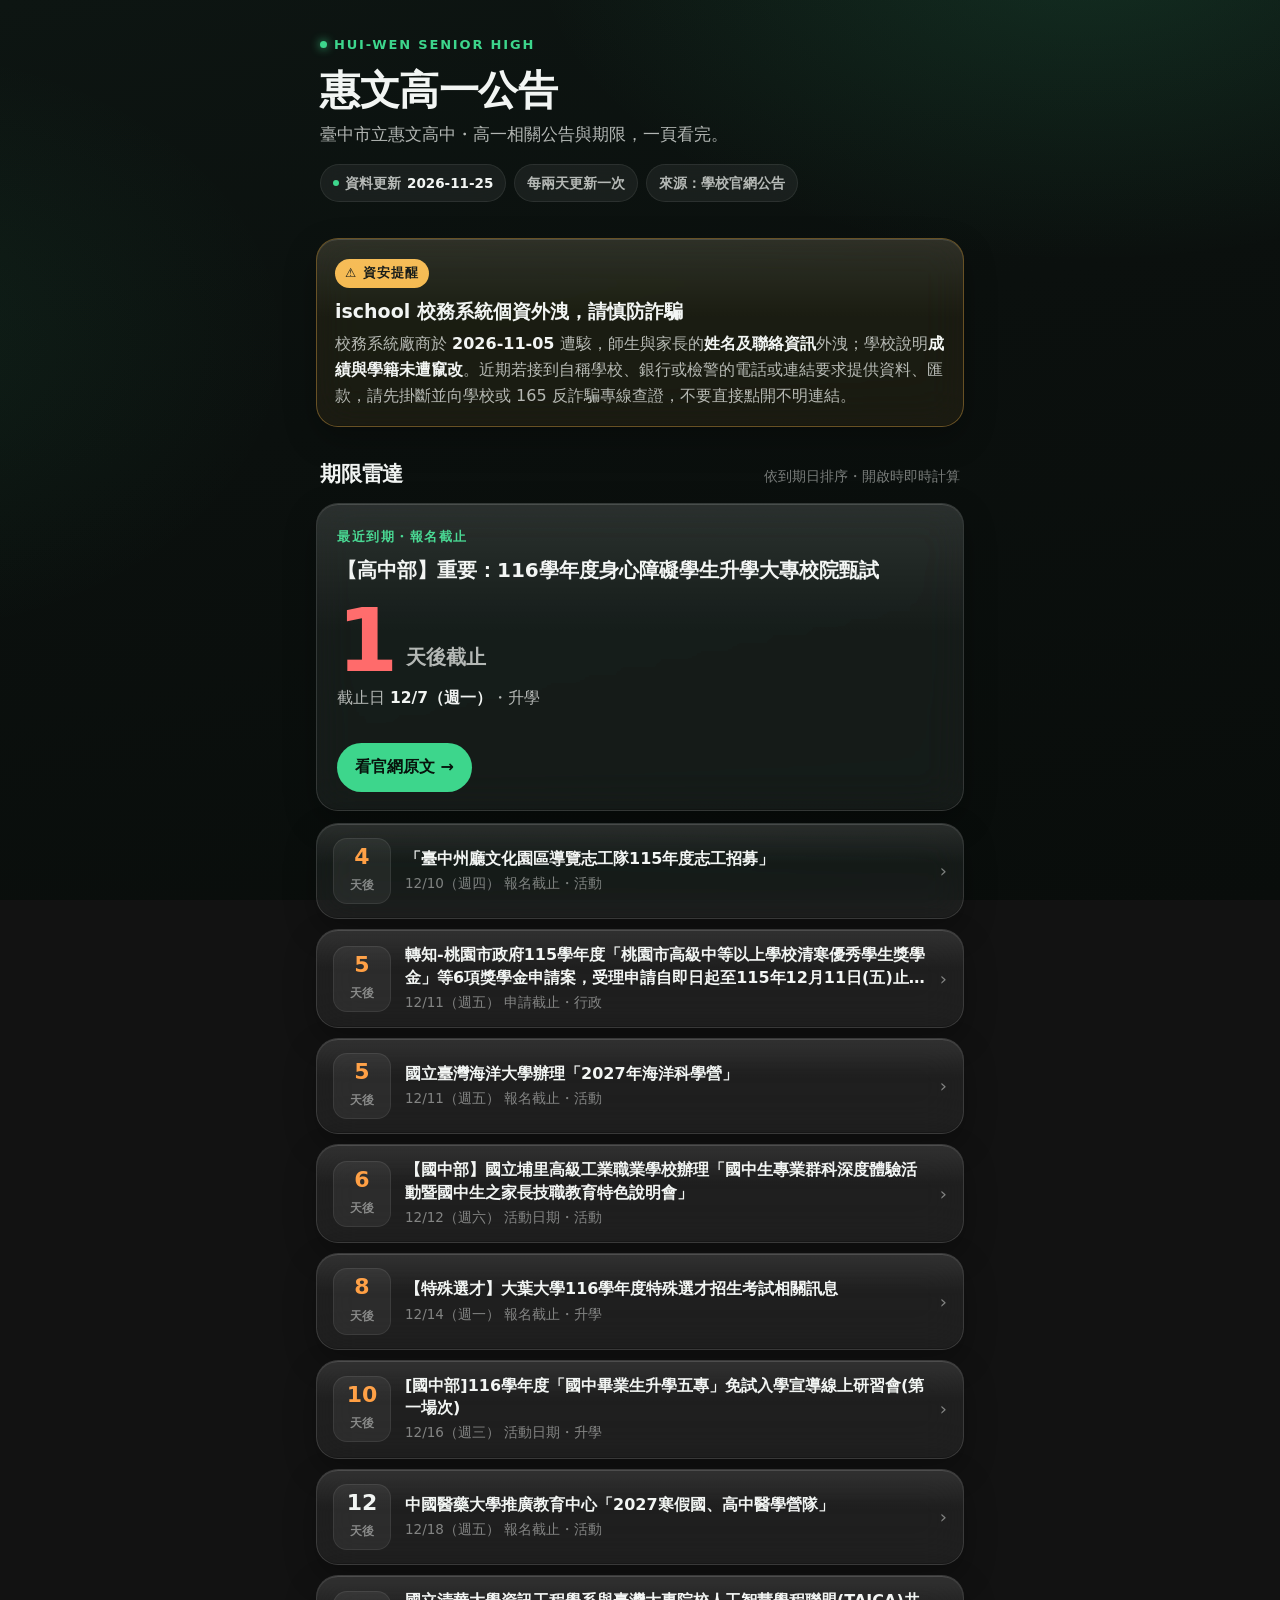
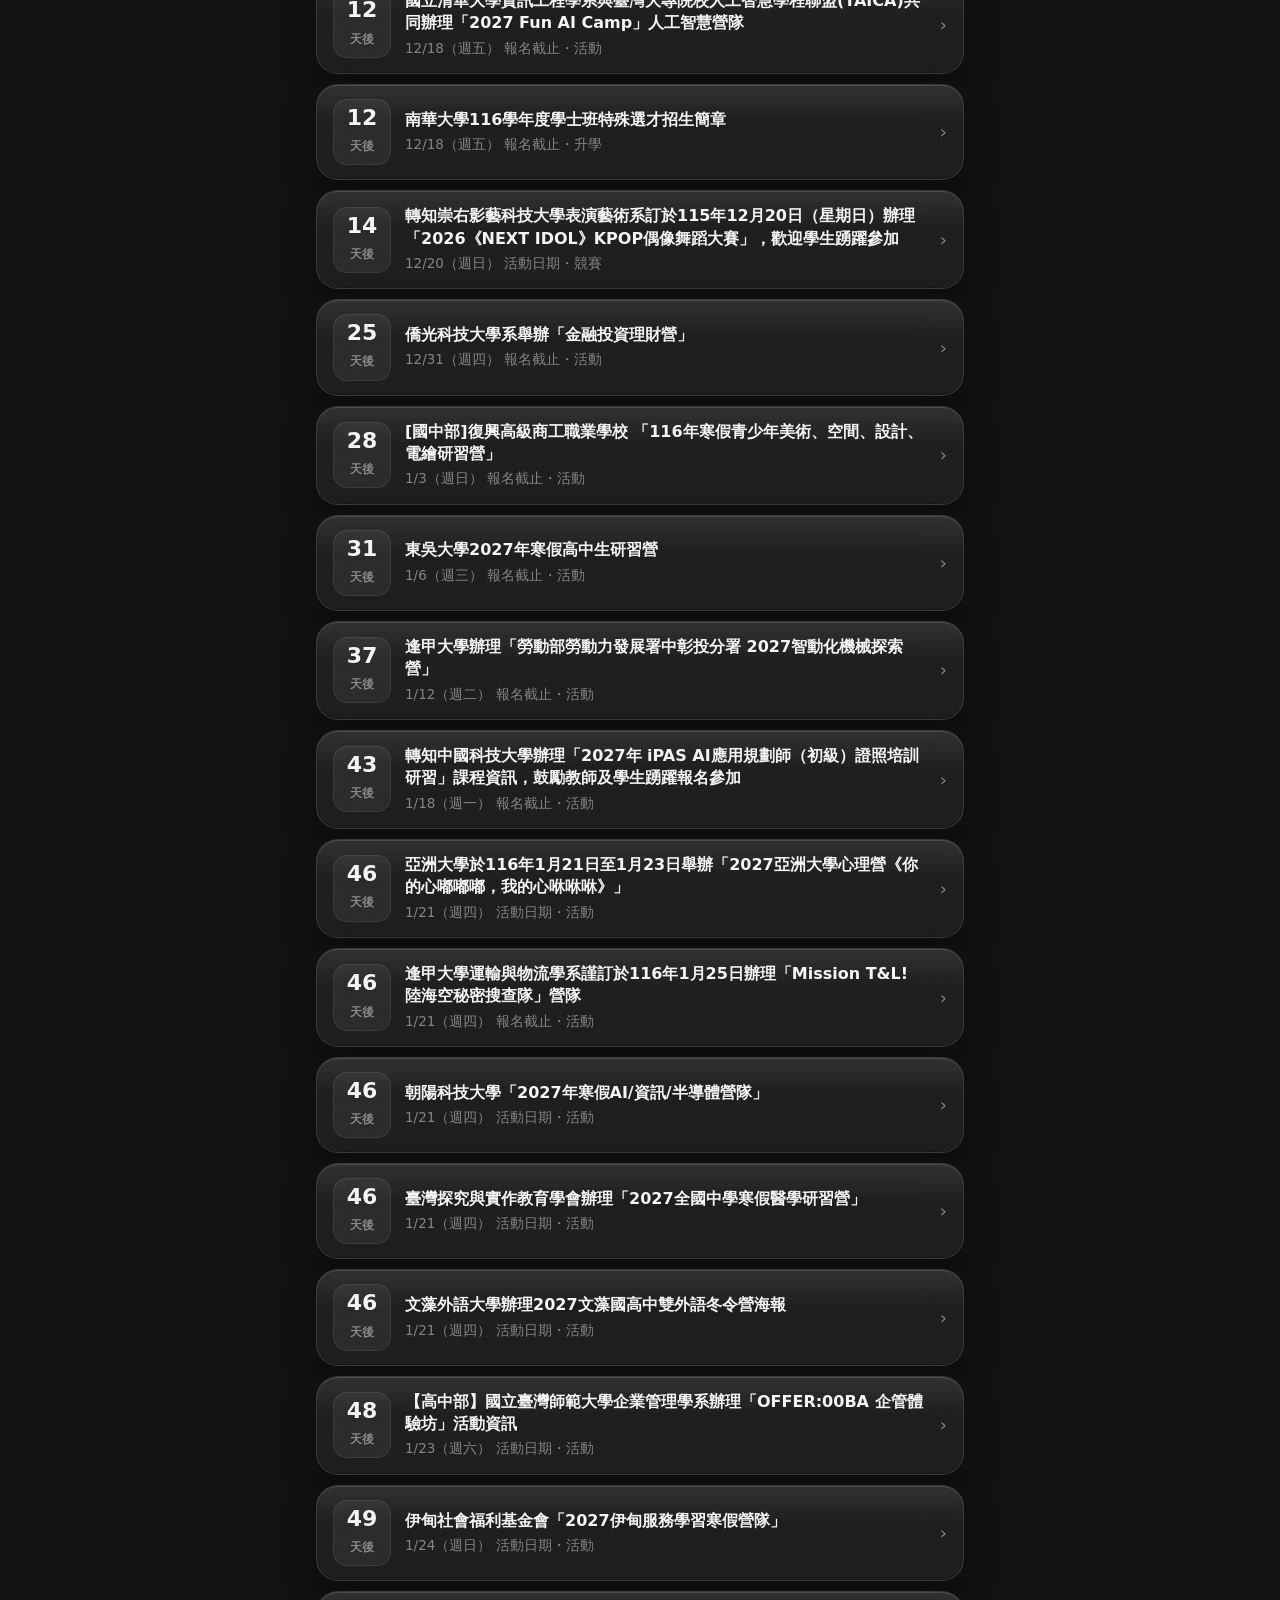
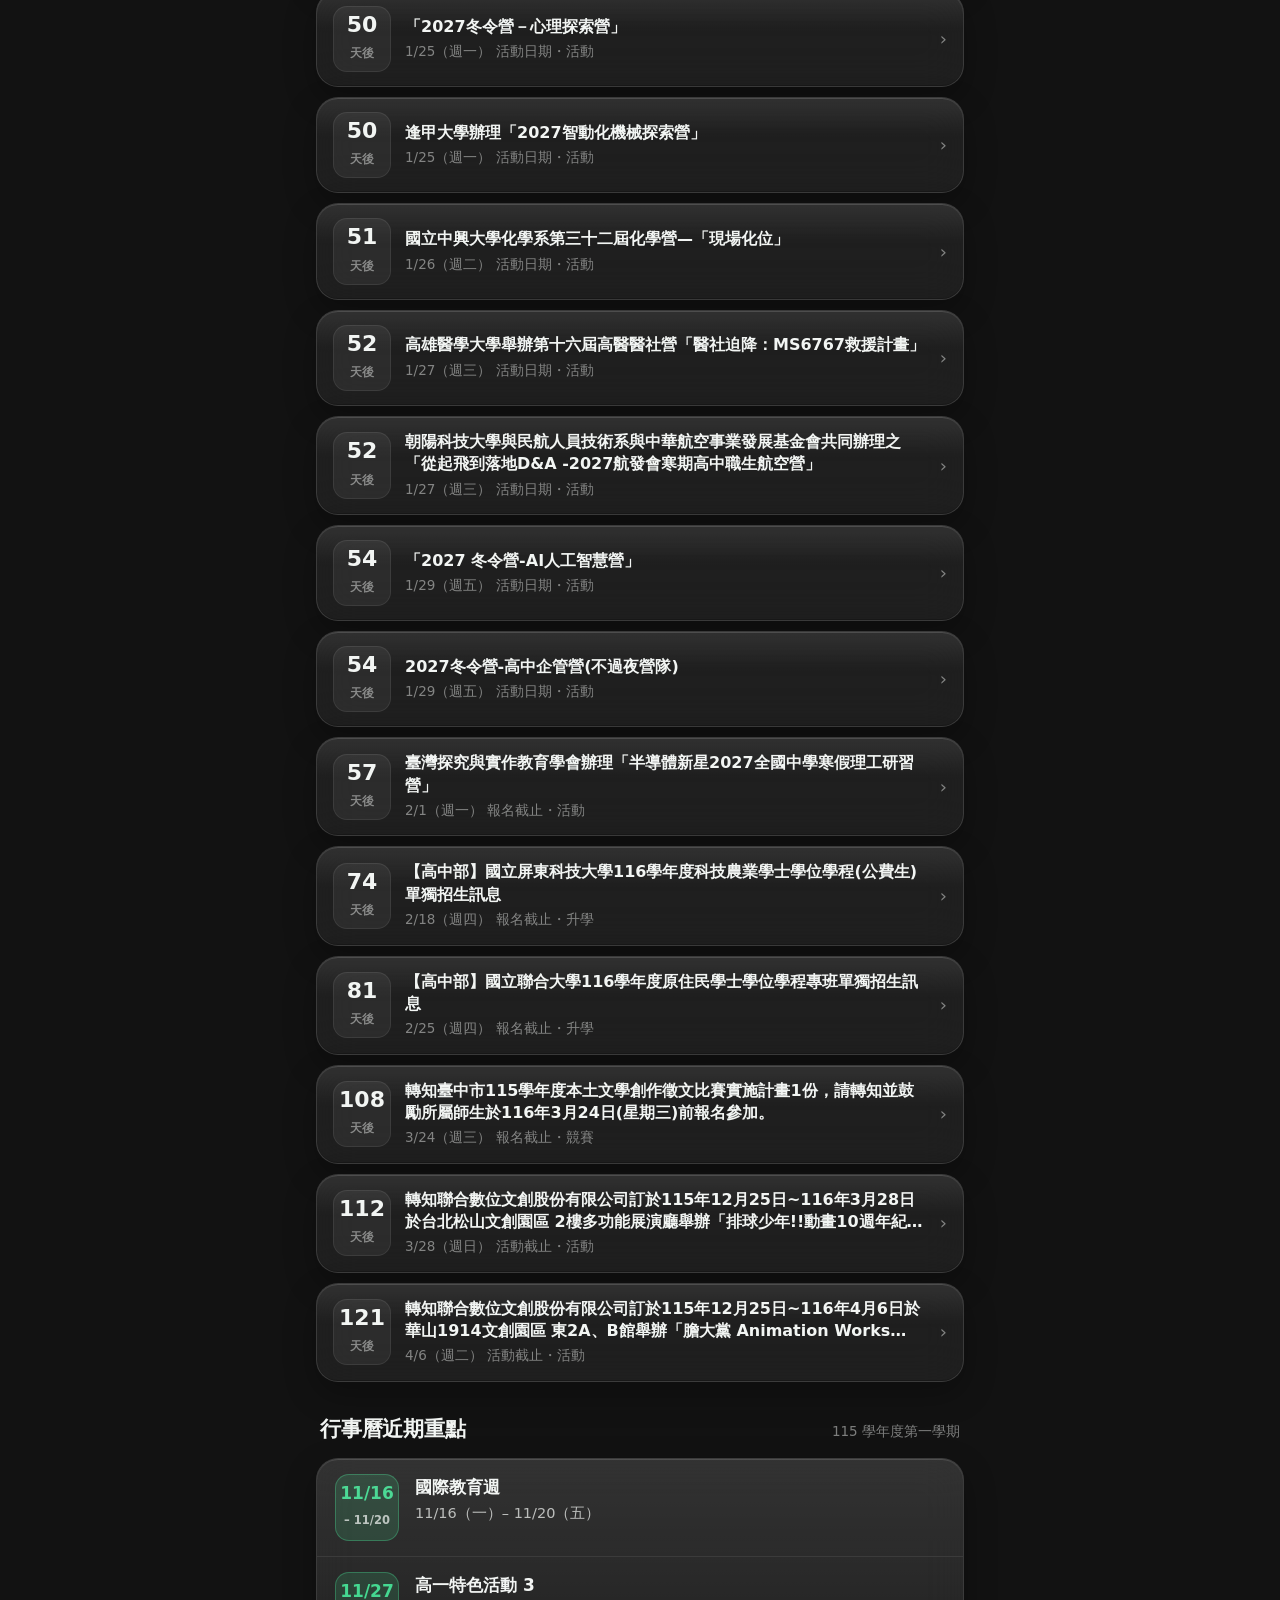
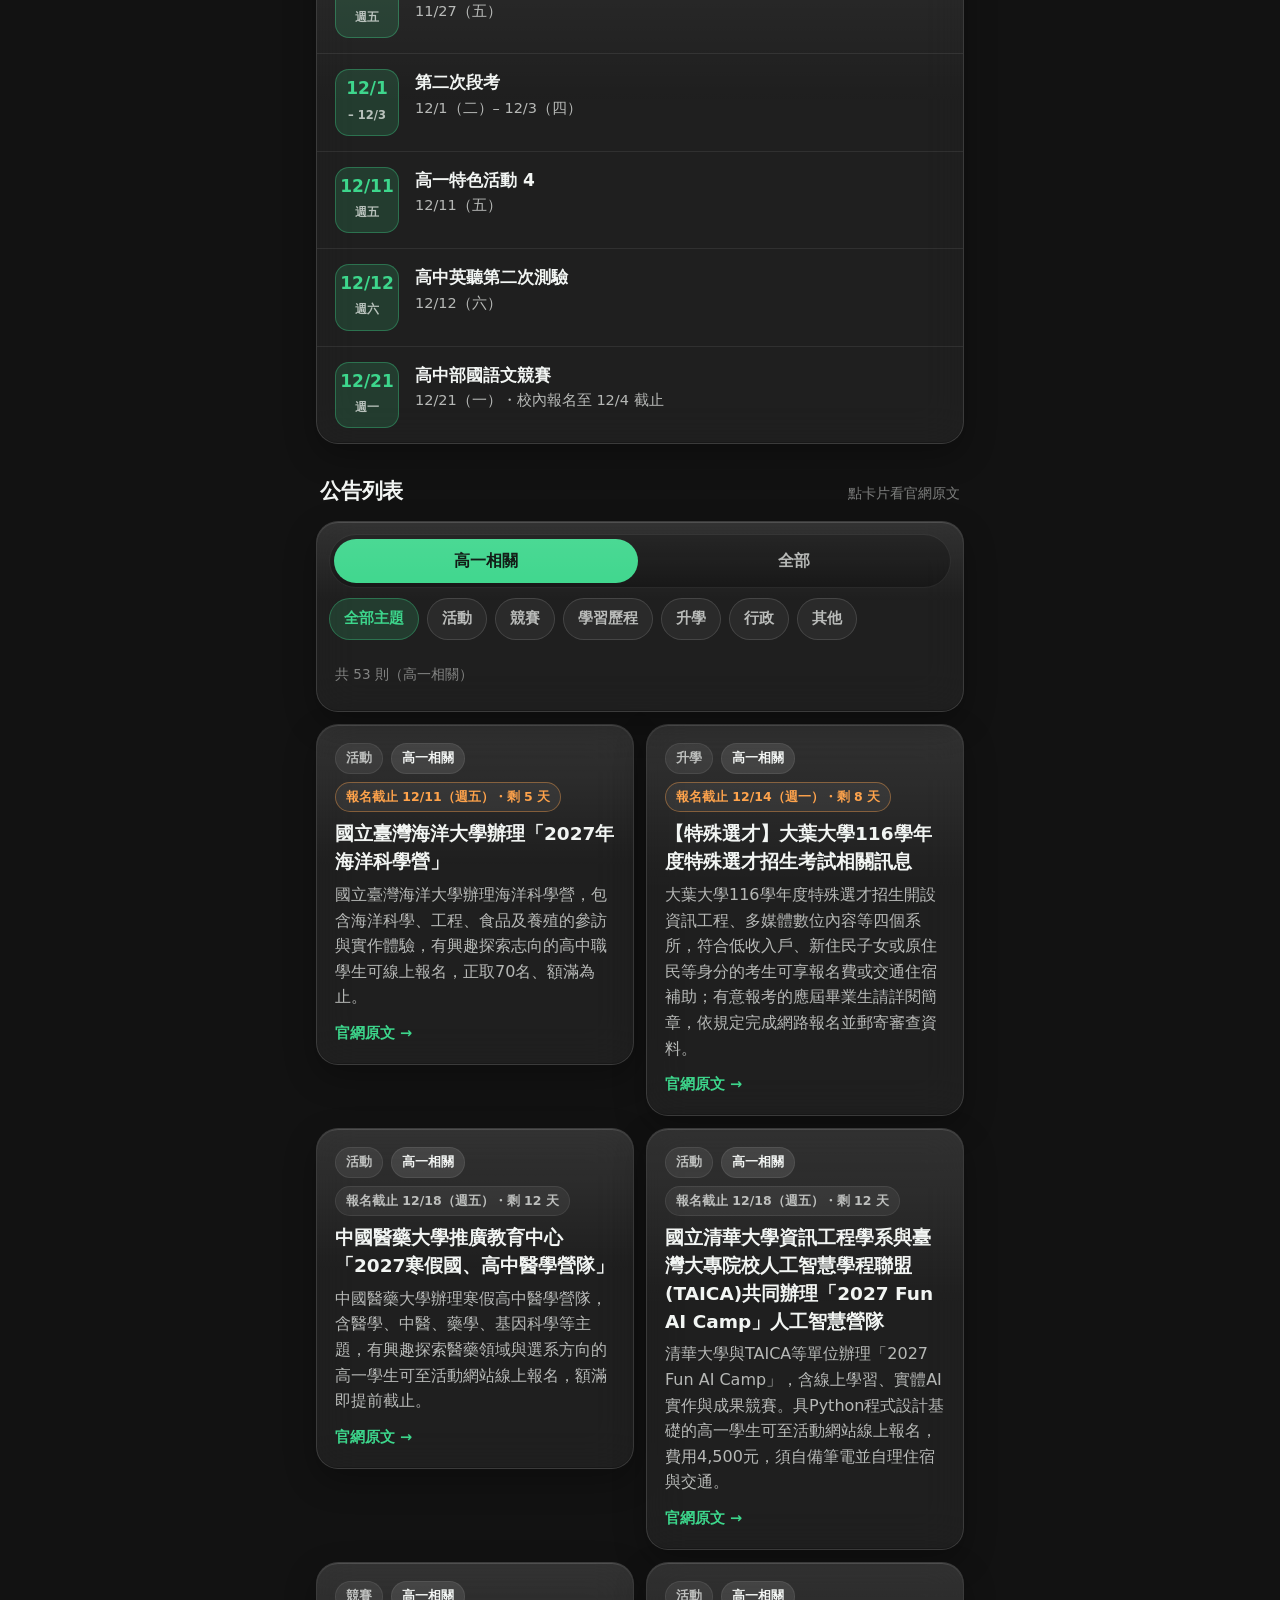
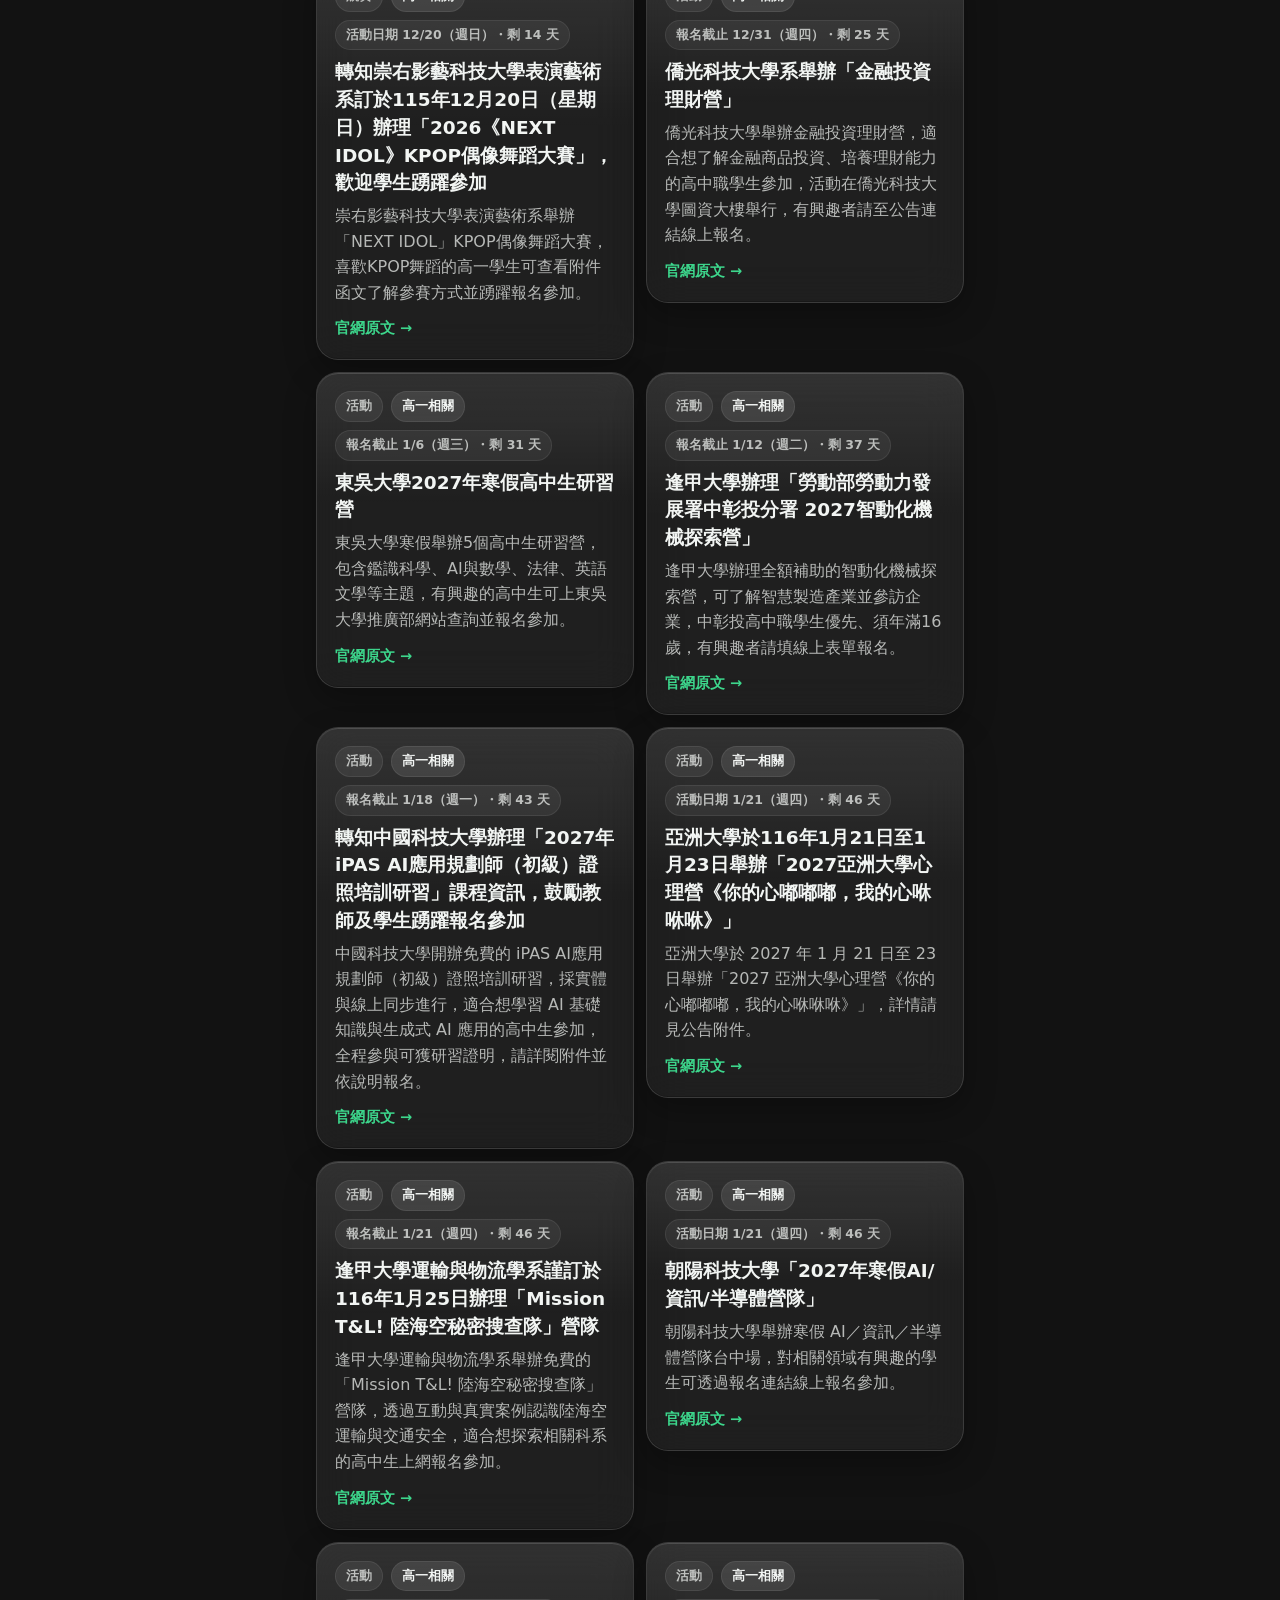
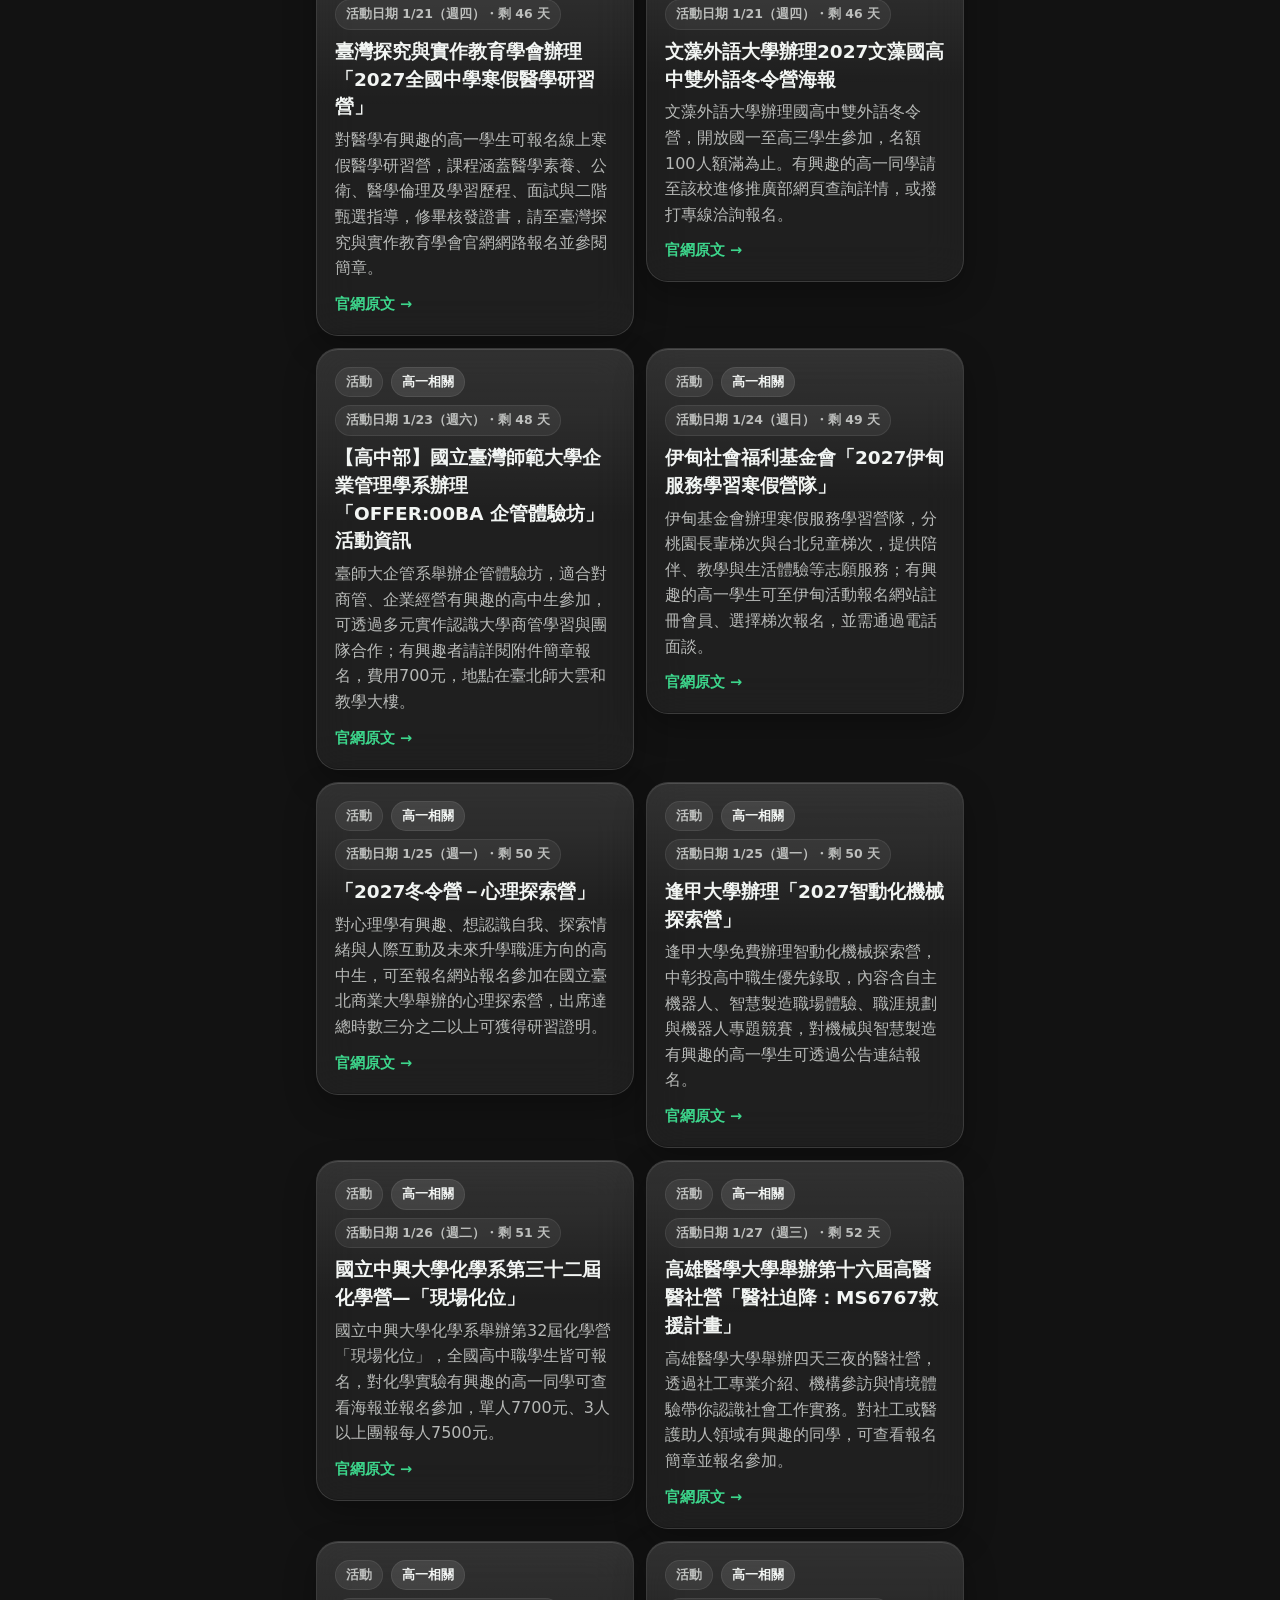
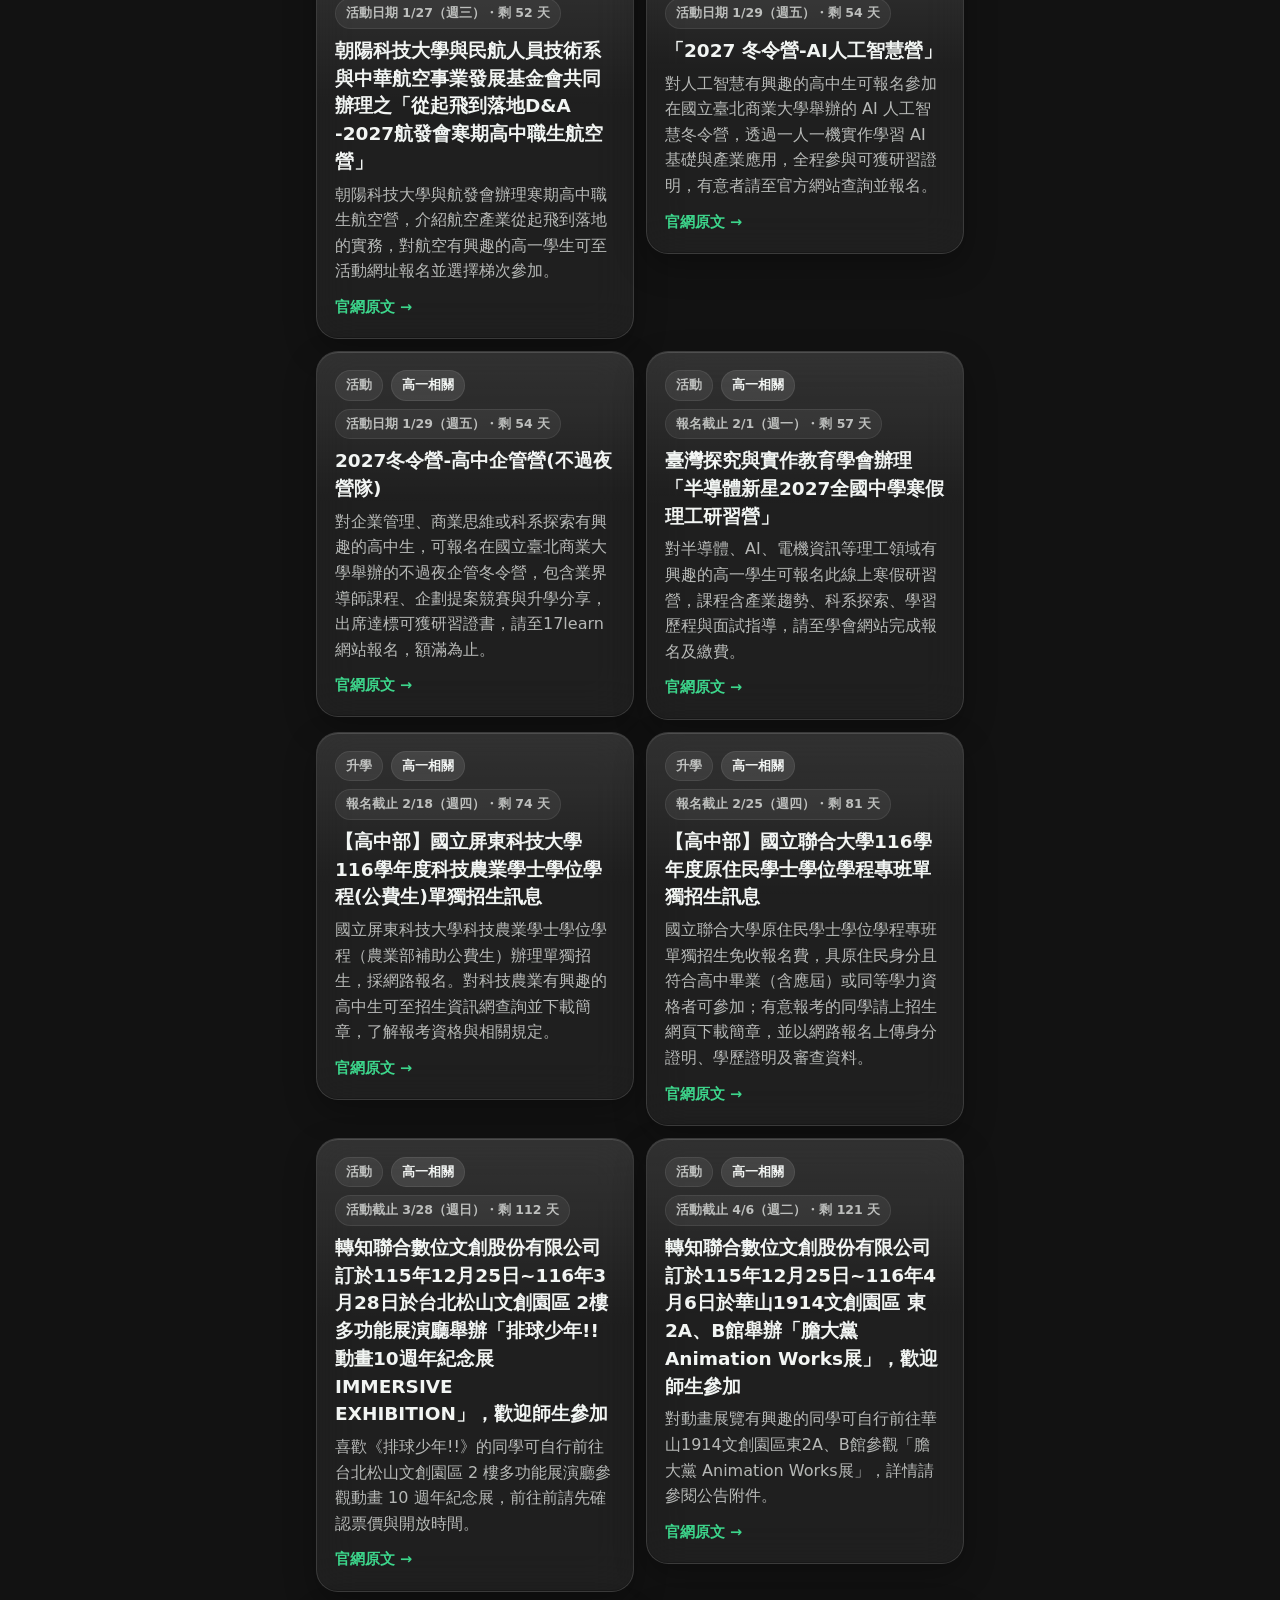
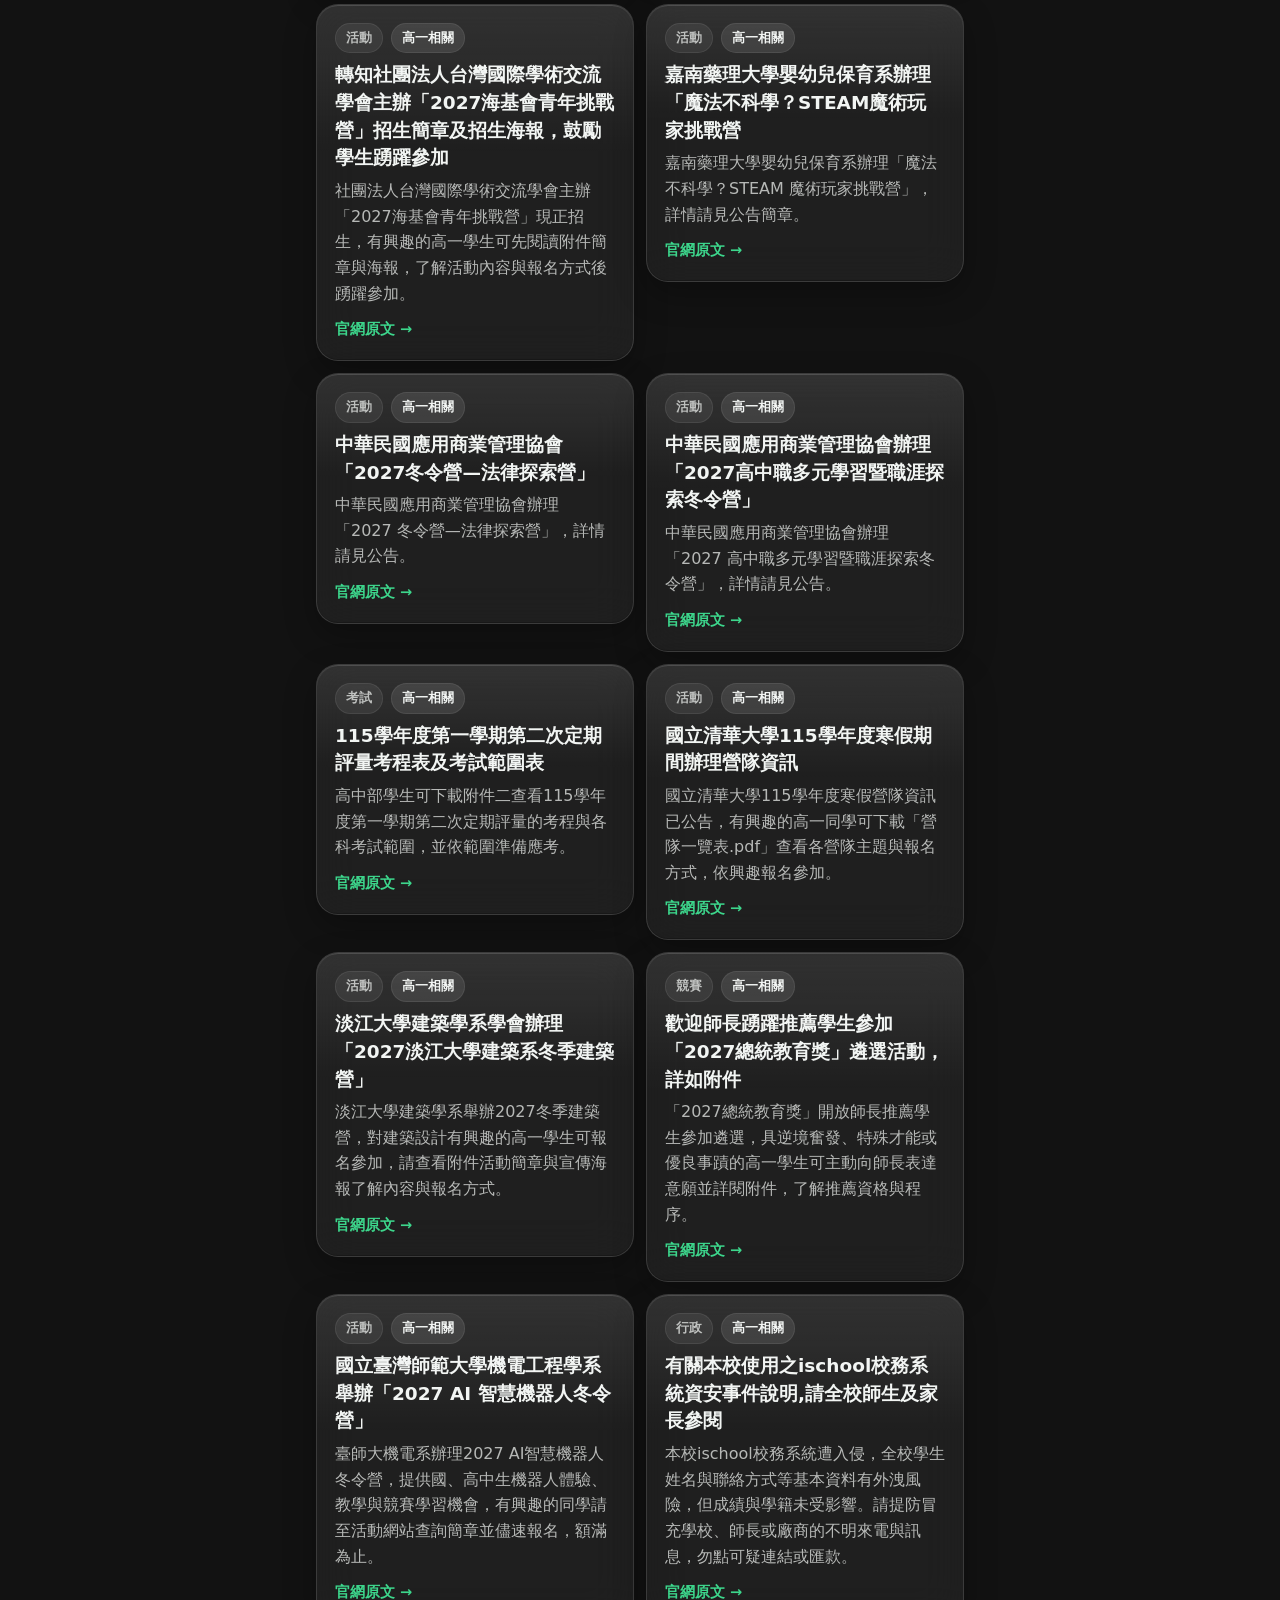
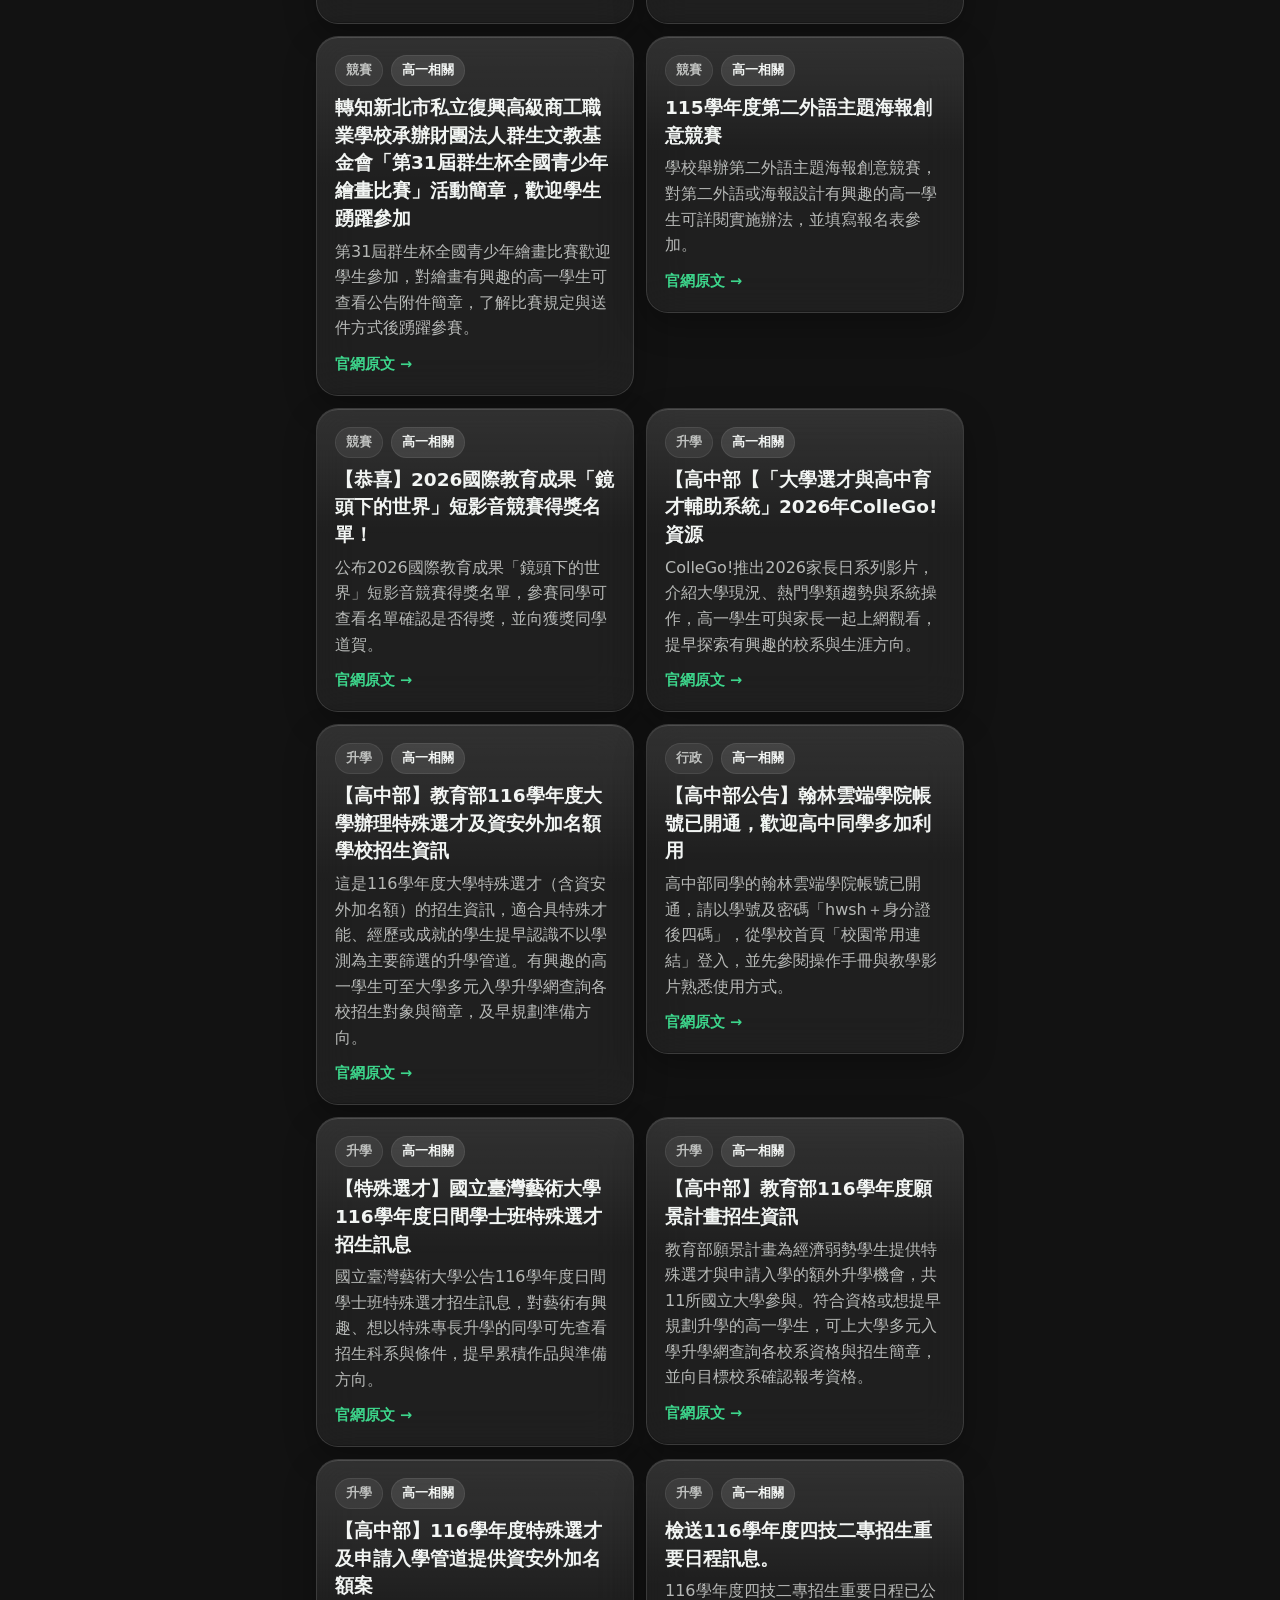
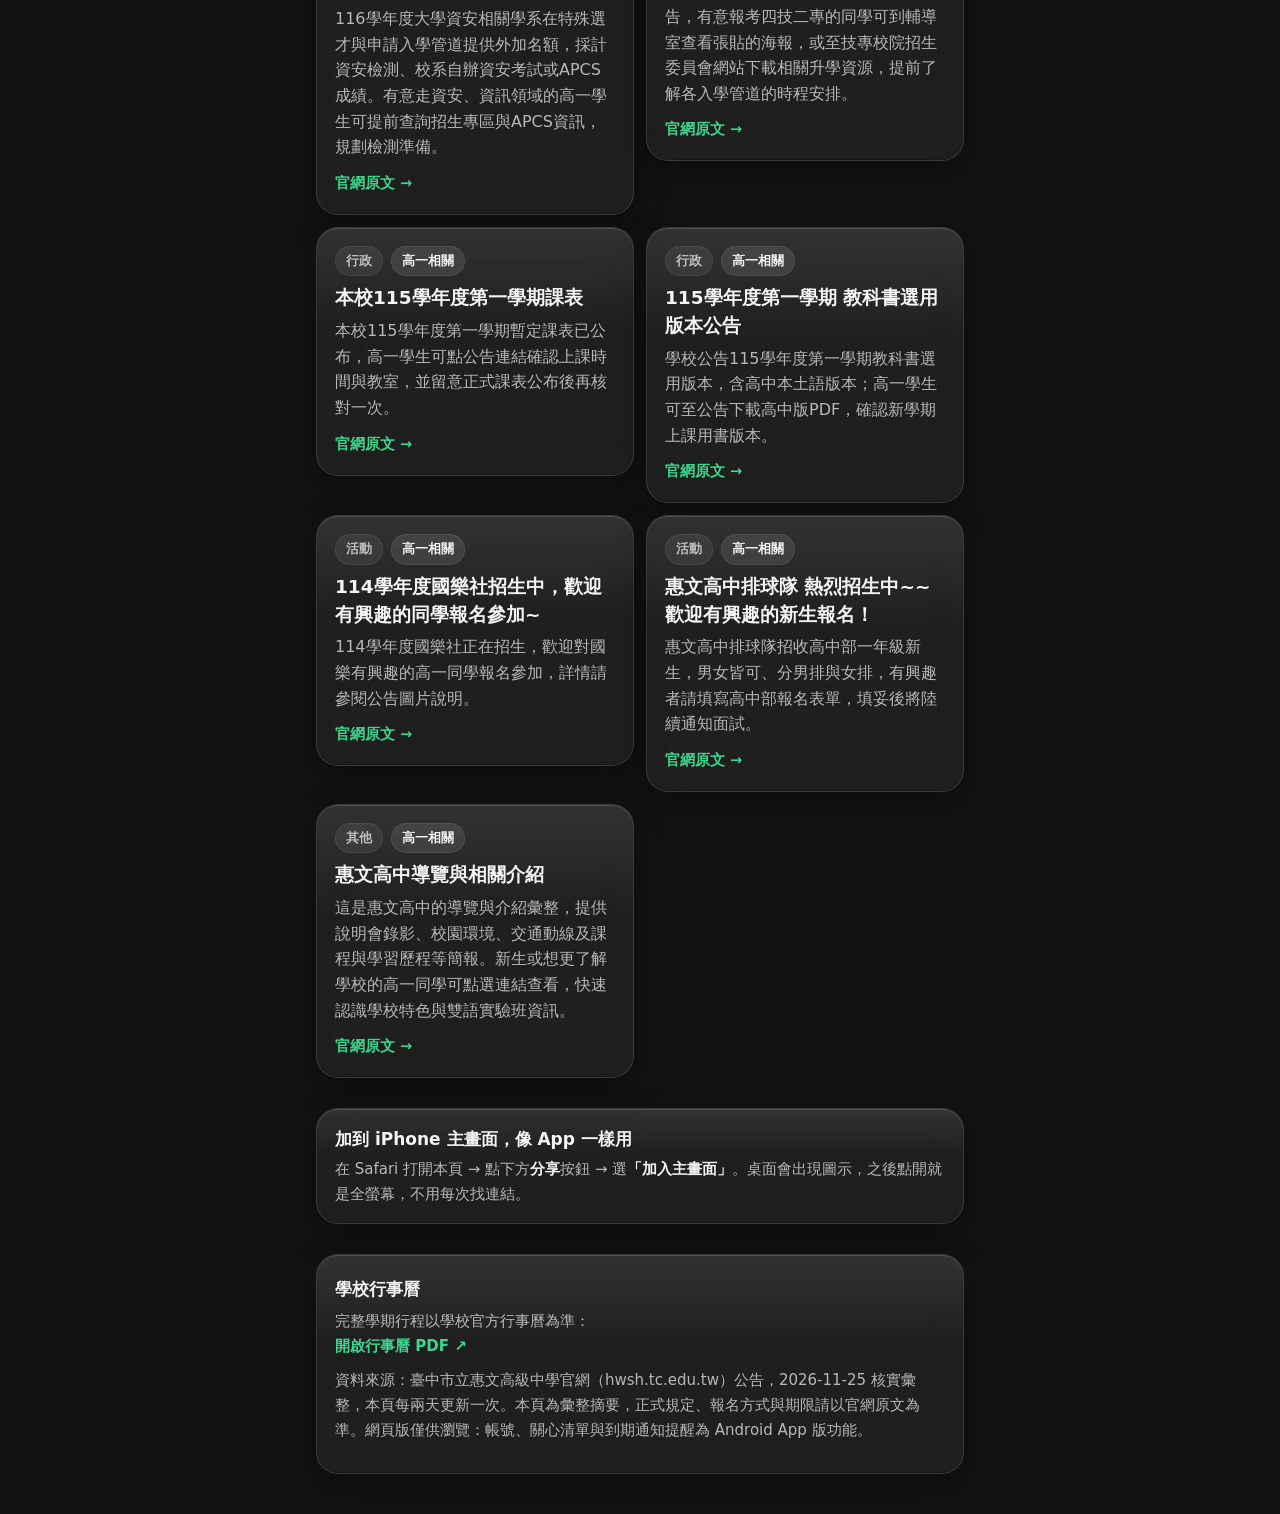
==== commit 1507971d: "惠文高一公告・網頁版資料更新" ====
--- a/index.html
+++ b/index.html
@@ -228,7 +228,7 @@
 <h1>惠文高一公告</h1>
 <p class="subtitle">臺中市立惠文高中・高一相關公告與期限，一頁看完。</p>
 <div class="meta-row">
-<span class="meta-chip"><span class="dot"></span>資料更新 <b>2026-11-21</b></span>
+<span class="meta-chip"><span class="dot"></span>資料更新 <b>2026-11-25</b></span>
 <span class="meta-chip">每兩天更新一次</span>
 <span class="meta-chip">來源：學校官網公告</span>
 </div>
@@ -286,13 +286,13 @@
 <footer class="glass">
 <h3>學校行事曆</h3>
 <p>完整學期行程以學校官方行事曆為準：<br><a href="https://hwsh.tc.edu.tw/var/file/66/1066/img/386956800.pdf" target="_blank" rel="noopener">開啟行事曆 PDF ↗</a></p>
-<p class="src">資料來源：臺中市立惠文高級中學官網（hwsh.tc.edu.tw）公告，2026-11-21 核實彙整，本頁每兩天更新一次。本頁為彙整摘要，正式規定、報名方式與期限請以官網原文為準。網頁版僅供瀏覽：帳號、關心清單與到期通知提醒為 Android App 版功能。</p>
+<p class="src">資料來源：臺中市立惠文高級中學官網（hwsh.tc.edu.tw）公告，2026-11-25 核實彙整，本頁每兩天更新一次。本頁為彙整摘要，正式規定、報名方式與期限請以官網原文為準。網頁版僅供瀏覽：帳號、關心清單與到期通知提醒為 Android App 版功能。</p>
 </footer>
 
 </div>
 
 <script>
-var DATA = [{"title": "轉知國立中央大學天文所訂於115年12月1日辦理線上講座：《國際科學教育論壇系列24》—— 「Brain, AI and Education」，鼓勵師生踴躍報名參加。", "url": "https://hwsh.tc.edu.tw/p/406-1066-651867,r73.php?Lang=zh-tw", "deadline": "2026-12-01", "deadline_label": "活動日期", "topic": "活動", "relevant": true, "summary": "國立中央大學舉辦線上國際科學教育論壇，由江安世院士主講大腦、AI與教育的關聯，對腦科學或AI有興趣的同學可透過公告連結線上報名參加。"}, {"title": "115學年度第一學期第二次定期評量考程表及考試範圍表", "url": "https://hwsh.tc.edu.tw/p/406-1066-651527,r70.php?Lang=zh-tw", "deadline": null, "deadline_label": null, "topic": "考試", "relevant": true, "summary": "高中部學生可下載附件二查看115學年度第一學期第二次定期評量的考程與各科考試範圍，並依範圍準備應考。"}, {"title": "轉知轉知台灣人權促進會與東吳人權學程共同辦理「《風吹 Breaking The Wall》紀錄片放映暨映後座談」活動資訊，鼓勵師生踴躍報名參加。", "url": "https://hwsh.tc.edu.tw/p/406-1066-651234,r73.php?Lang=zh-tw", "deadline": "2026-11-25", "deadline_label": "活動日期", "topic": "活動", "relevant": true, "summary": "對臺灣民主與人權歷史有興趣的學生，可報名參加台灣人權促進會與東吳人權學程舉辦的《風吹 Breaking The Wall》紀錄片放映暨映後座談，現場將放映影片並由導演與教授分享交流。"}, {"title": "轉知聯合數位文創股份有限公司訂於115年12月25日~116年4月6日於華山1914文創園區 東2A、B館舉辦「膽大黨 Animation Works展」，歡迎師生參加", "url": "https://hwsh.tc.edu.tw/p/406-1066-650816,r73.php?Lang=zh-tw", "deadline": "2027-04-06", "deadline_label": "活動截止", "topic": "活動", "relevant": true, "summary": "對動畫展覽有興趣的同學可自行前往華山1914文創園區東2A、B館參觀「膽大黨 Animation Works展」，詳情請參閱公告附件。"}, {"title": "轉知聯合數位文創股份有限公司訂於115年12月25日~116年3月28日於台北松山文創園區 2樓多功能展演廳舉辦「排球少年!!動畫10週年紀念展 IMMERSIVE EXHIBITION」，歡迎師生參加", "url": "https://hwsh.tc.edu.tw/p/406-1066-650810,r73.php?Lang=zh-tw", "deadline": "2027-03-28", "deadline_label": "活動截止", "topic": "活動", "relevant": true, "summary": "喜歡《排球少年!!》的同學可自行前往台北松山文創園區 2 樓多功能展演廳參觀動畫 10 週年紀念展，前往前請先確認票價與開放時間。"}, {"title": "轉知崇右影藝科技大學表演藝術系訂於115年12月20日（星期日）辦理「2026《NEXT IDOL》KPOP偶像舞蹈大賽」，歡迎學生踴躍參加", "url": "https://hwsh.tc.edu.tw/p/406-1066-650803,r73.php?Lang=zh-tw", "deadline": "2026-12-20", "deadline_label": "活動日期", "topic": "競賽", "relevant": true, "summary": "崇右影藝科技大學表演藝術系舉辦「NEXT IDOL」KPOP偶像舞蹈大賽，喜歡KPOP舞蹈的高一學生可查看附件函文了解參賽方式並踴躍報名參加。"}, {"title": "國立清華大學115學年度寒假期間辦理營隊資訊", "url": "https://hwsh.tc.edu.tw/p/406-1066-650287,r73.php?Lang=zh-tw", "deadline": null, "deadline_label": null, "topic": "活動", "relevant": true, "summary": "國立清華大學115學年度寒假營隊資訊已公告，有興趣的高一同學可下載「營隊一覽表.pdf」查看各營隊主題與報名方式，依興趣報名參加。"}, {"title": "東吳大學2027年寒假高中生研習營", "url": "https://hwsh.tc.edu.tw/p/406-1066-650281,r73.php?Lang=zh-tw", "deadline": "2027-01-06", "deadline_label": "報名截止", "topic": "活動", "relevant": true, "summary": "東吳大學寒假舉辦5個高中生研習營，包含鑑識科學、AI與數學、法律、英語文學等主題，有興趣的高中生可上東吳大學推廣部網站查詢並報名參加。"}, {"title": "淡江大學建築學系學會辦理「2027淡江大學建築系冬季建築營」", "url": "https://hwsh.tc.edu.tw/p/406-1066-650275,r73.php?Lang=zh-tw", "deadline": null, "deadline_label": null, "topic": "活動", "relevant": true, "summary": "淡江大學建築學系舉辦2027冬季建築營，對建築設計有興趣的高一學生可報名參加，請查看附件活動簡章與宣傳海報了解內容與報名方式。"}, {"title": "朝陽科技大學「2027年寒假AI/資訊/半導體營隊」", "url": "https://hwsh.tc.edu.tw/p/406-1066-650271,r73.php?Lang=zh-tw", "deadline": "2027-01-21", "deadline_label": "活動日期", "topic": "活動", "relevant": true, "summary": "朝陽科技大學舉辦寒假 AI／資訊／半導體營隊台中場，對相關領域有興趣的學生可透過報名連結線上報名參加。"}, {"title": "僑光科技大學系舉辦「金融投資理財營」", "url": "https://hwsh.tc.edu.tw/p/406-1066-650268,r73.php?Lang=zh-tw", "deadline": "2026-12-31", "deadline_label": "報名截止", "topic": "活動", "relevant": true, "summary": "僑光科技大學舉辦金融投資理財營，適合想了解金融商品投資、培養理財能力的高中職學生參加，活動在僑光科技大學圖資大樓舉行，有興趣者請至公告連結線上報名。"}, {"title": "「2027 冬令營-AI人工智慧營」", "url": "https://hwsh.tc.edu.tw/p/406-1066-650200,r73.php?Lang=zh-tw", "deadline": "2027-01-29", "deadline_label": "活動日期", "topic": "活動", "relevant": true, "summary": "對人工智慧有興趣的高中生可報名參加在國立臺北商業大學舉辦的 AI 人工智慧冬令營，透過一人一機實作學習 AI 基礎與產業應用，全程參與可獲研習證明，有意者請至官方網站查詢並報名。"}, {"title": "高雄醫學大學舉辦第十六屆高醫醫社營「醫社迫降：MS6767救援計畫」", "url": "https://hwsh.tc.edu.tw/p/406-1066-650196,r73.php?Lang=zh-tw", "deadline": "2027-01-27", "deadline_label": "活動日期", "topic": "活動", "relevant": true, "summary": "高雄醫學大學舉辦四天三夜的醫社營，透過社工專業介紹、機構參訪與情境體驗帶你認識社會工作實務。對社工或醫護助人領域有興趣的同學，可查看報名簡章並報名參加。"}, {"title": "國立台北藝術大學116學年度學士班單獨招生考試", "url": "https://hwsh.tc.edu.tw/p/406-1066-650190,r71.php?Lang=zh-tw", "deadline": "2026-11-25", "deadline_label": "報名截止", "topic": "升學", "relevant": true, "summary": "國立臺北藝術大學116學年度學士班單獨招生招收音樂、美術、戲劇、舞蹈、電影創作、動畫等藝術相關學系。有志往藝術領域升學的同學，請至報名網站點選學士班「單獨招生」以個別網路填表報名。"}, {"title": "116學年度離島地區及原住民高級中等學校應屆畢業生升學國（市）立師範及教育大學聯合保送甄試招生簡章", "url": "https://hwsh.tc.edu.tw/p/406-1066-650179,r71.php?Lang=zh-tw", "deadline": null, "deadline_label": null, "topic": "升學", "relevant": false, "summary": "這是116學年度離島地區及原住民應屆畢業生保送國（市）立師範及教育大學的聯合甄試簡章，116學年度起可繳交多種中級以上原住民語言能力證明；符合資格的應屆畢業生請至招生網站查閱簡章並依規定辦理。"}, {"title": "轉知-桃園市政府115學年度「桃園市高級中等以上學校清寒優秀學生獎學金」等6項獎學金申請案，受理申請自即日起至115年12月11日(五)止，詳如說明，請查照。", "url": "https://hwsh.tc.edu.tw/p/406-1066-650055,r73.php?Lang=zh-tw", "deadline": "2026-12-11", "deadline_label": "申請截止", "topic": "行政", "relevant": false, "summary": "桃園市政府開放6項清寒優秀學生獎學金申請，限設籍桃園6個月以上且非新生的高中職學生。符合資格者可至桃園市獎學金網站下載申請書，備妥戶口名簿、成績證明及存摺影本等文件交給學校承辦人初審。"}, {"title": "歡迎師長踴躍推薦學生參加「2027總統教育獎」遴選活動，詳如附件", "url": "https://hwsh.tc.edu.tw/p/406-1066-650040,r70.php?Lang=zh-tw", "deadline": null, "deadline_label": null, "topic": "競賽", "relevant": true, "summary": "「2027總統教育獎」開放師長推薦學生參加遴選，具逆境奮發、特殊才能或優良事蹟的高一學生可主動向師長表達意願並詳閱附件，了解推薦資格與程序。"}, {"title": "重申學校辦理學習歷程等作業應符合個人資料保護法等相 關規範，詳如說明，請查照。", "url": "https://hwsh.tc.edu.tw/p/406-1066-649400,r70.php?Lang=zh-tw", "deadline": null, "deadline_label": null, "topic": "學習歷程", "relevant": false, "summary": "這是學校重申學習歷程平台個資規範的行政通知，主要對象為教職員。高一學生與家長若不同意建置電子簽名檔，可改將檔案列印簽名後掃描上傳，切勿截圖挪用家長在其他文件上的簽名。"}, {"title": "本校115年護理師職務代理人甄選結果", "url": "https://hwsh.tc.edu.tw/p/406-1066-649374,r70.php?Lang=zh-tw", "deadline": null, "deadline_label": null, "topic": "行政", "relevant": false, "summary": "本校115年護理師職務代理人甄選結果已公布，正取與備取各1名，報到時間將以e-mail另行通知；此為人事甄選公告，高一學生無需處理。"}, {"title": "本校115年第2次學務創新人力甄選結果", "url": "https://hwsh.tc.edu.tw/p/406-1066-649371,r70.php?Lang=zh-tw", "deadline": null, "deadline_label": null, "topic": "行政", "relevant": false, "summary": "本公告公布115年第2次學務創新人力甄選正取與備取名單，報到時間將另以電子郵件通知錄取者。高一學生無需辦理任何事項。"}, {"title": "臺灣探究與實作教育學會辦理「半導體新星2027全國中學寒假理工研習營」", "url": "https://hwsh.tc.edu.tw/p/406-1066-649264,r73.php?Lang=zh-tw", "deadline": "2027-02-01", "deadline_label": "報名截止", "topic": "活動", "relevant": true, "summary": "對半導體、AI、電機資訊等理工領域有興趣的高一學生可報名此線上寒假研習營，課程含產業趨勢、科系探索、學習歷程與面試指導，請至學會網站完成報名及繳費。"}, {"title": "臺灣探究與實作教育學會辦理「2027全國中學寒假醫學研習營」", "url": "https://hwsh.tc.edu.tw/p/406-1066-649260,r73.php?Lang=zh-tw", "deadline": "2027-01-21", "deadline_label": "活動日期", "topic": "活動", "relevant": true, "summary": "對醫學有興趣的高一學生可報名線上寒假醫學研習營，課程涵蓋醫學素養、公衛、醫學倫理及學習歷程、面試與二階甄選指導，修畢核發證書，請至臺灣探究與實作教育學會官網網路報名並參閱簡章。"}, {"title": "逢甲大學辦理「2027智動化機械探索營」", "url": "https://hwsh.tc.edu.tw/p/406-1066-649259,r73.php?Lang=zh-tw", "deadline": "2027-01-25", "deadline_label": "活動日期", "topic": "活動", "relevant": true, "summary": "逢甲大學免費辦理智動化機械探索營，中彰投高中職生優先錄取，內容含自主機器人、智慧製造職場體驗、職涯規劃與機器人專題競賽，對機械與智慧製造有興趣的高一學生可透過公告連結報名。"}, {"title": "中國醫藥大學推廣教育中心「2027寒假國、高中醫學營隊」", "url": "https://hwsh.tc.edu.tw/p/406-1066-649252,r73.php?Lang=zh-tw", "deadline": "2026-12-18", "deadline_label": "報名截止", "topic": "活動", "relevant": true, "summary": "中國醫藥大學辦理寒假高中醫學營隊，含醫學、中醫、藥學、基因科學等主題，有興趣探索醫藥領域與選系方向的高一學生可至活動網站線上報名，額滿即提前截止。"}, {"title": "嶺東科技大學辦理「勞動部勞動力發展署中彰投分署-AI數位轉型應用培訓據點-AI智慧辦公與數位轉型實戰班」", "url": "https://hwsh.tc.edu.tw/p/406-1066-649249,r73.php?Lang=zh-tw", "deadline": "2026-11-23", "deadline_label": "報名截止", "topic": "活動", "relevant": false, "summary": "嶺東科技大學開辦AI智慧辦公與數位轉型實戰班，招收年滿15歲以上待業者，平日全天上課與學校課業衝突，高一在學學生不符參訓資格，無需報名。"}, {"title": "朝陽科技大學與民航人員技術系與中華航空事業發展基金會共同辦理之「從起飛到落地D&A -2027航發會寒期高中職生航空營」", "url": "https://hwsh.tc.edu.tw/p/406-1066-649244,r73.php?Lang=zh-tw", "deadline": "2027-01-27", "deadline_label": "活動日期", "topic": "活動", "relevant": true, "summary": "朝陽科技大學與航發會辦理寒期高中職生航空營，介紹航空產業從起飛到落地的實務，對航空有興趣的高一學生可至活動網址報名並選擇梯次參加。"}, {"title": "中華覺知教育關懷協會「2026成大一日大學生－沉浸式學職涯探索營」第三梯次活動，延期至115年12月12日（星期六）舉行", "url": "https://hwsh.tc.edu.tw/p/406-1066-649241,r73.php?Lang=zh-tw", "deadline": "2026-11-25", "deadline_label": "報名截止", "topic": "活動", "relevant": true, "summary": "成大一日大學生探索營第三梯次以生科與醫藥類為主題，延期舉行並開放追加報名；對醫學、護理、生命科學或公共衛生有興趣的高一學生可線上報名，全程完成可獲學習歷程證書。"}, {"title": "國立臺灣師範大學機電工程學系舉辦「2027 AI 智慧機器人冬令營」", "url": "https://hwsh.tc.edu.tw/p/406-1066-649239,r73.php?Lang=zh-tw", "deadline": null, "deadline_label": null, "topic": "活動", "relevant": true, "summary": "臺師大機電系辦理2027 AI智慧機器人冬令營，提供國、高中生機器人體驗、教學與競賽學習機會，有興趣的同學請至活動網站查詢簡章並儘速報名，額滿為止。"}, {"title": "逢甲大學辦理「勞動部勞動力發展署中彰投分署 2027智動化機械探索營」", "url": "https://hwsh.tc.edu.tw/p/406-1066-649236,r73.php?Lang=zh-tw", "deadline": "2027-01-12", "deadline_label": "報名截止", "topic": "活動", "relevant": true, "summary": "逢甲大學辦理全額補助的智動化機械探索營，可了解智慧製造產業並參訪企業，中彰投高中職學生優先、須年滿16歲，有興趣者請填線上表單報名。"}, {"title": "[國中部]復興高級商工職業學校 「116年寒假青少年美術、空間、設計、電繪研習營」", "url": "https://hwsh.tc.edu.tw/p/406-1066-649235,r73.php?Lang=zh-tw", "deadline": "2027-01-03", "deadline_label": "報名截止", "topic": "活動", "relevant": false, "summary": "復興商工寒假青少年美術、空間、設計與電繪研習營，僅開放全國國中七至九年級學生參加，高一學生不符合對象，無需報名。"}, {"title": "「臺中州廳文化園區導覽志工隊115年度志工招募」", "url": "https://hwsh.tc.edu.tw/p/406-1066-649081,r73.php?Lang=zh-tw", "deadline": "2026-12-10", "deadline_label": "報名截止", "topic": "活動", "relevant": false, "summary": "臺中州廳文化園區招募導覽志工，負責導覽解說與活動支援，但招募對象限18歲以上，高一學生不符合資格，無需報名。"}, {"title": "有關本校使用之ischool校務系統資安事件說明,請全校師生及家長參閱", "url": "https://hwsh.tc.edu.tw/p/406-1066-649076,r70.php?Lang=zh-tw", "deadline": null, "deadline_label": null, "topic": "行政", "relevant": true, "summary": "本校ischool校務系統遭入侵，全校學生姓名與聯絡方式等基本資料有外洩風險，但成績與學籍未受影響。請提防冒充學校、師長或廠商的不明來電與訊息，勿點可疑連結或匯款。"}, {"title": "臺中市家庭教育中心「伴你同行」失親兒少親子活動", "url": "https://hwsh.tc.edu.tw/p/406-1066-649073,r73.php?Lang=zh-tw", "deadline": "2026-12-05", "deadline_label": "活動日期", "topic": "活動", "relevant": true, "summary": "臺中市家庭教育中心為正經歷失親的兒少及其家長、主要照顧者或監護人舉辦親子共學活動，透過體驗活動協助抒發情緒、增進自我認同與支持關係；符合資格且有興趣者可至中心官網或臉書貼文查詢詳情。"}, {"title": "臺中市立惠文高級中學 116年度辦理公告金額以上採購案件預定招標時程表", "url": "https://hwsh.tc.edu.tw/p/406-1066-648955,r70.php?Lang=zh-tw", "deadline": null, "deadline_label": null, "topic": "行政", "relevant": false, "summary": "本公告為學校116年度公告金額以上採購案件的預定招標時程表，屬總務行政事務，與高一學生無直接關係，無需報名或繳交資料。"}, {"title": "邀請全國高中生參加「數學 x 物理~探索之旅~高中生與大學教授對談」2026南部場座談會活動，鼓勵學生踴躍報名參加。", "url": "https://hwsh.tc.edu.tw/p/406-1066-648924,r73.php?Lang=zh-tw", "deadline": "2026-11-30", "deadline_label": "報名截止", "topic": "活動", "relevant": true, "summary": "對數學或物理有興趣的高中生可免費參加在國立中山大學舉辦的教授對談座談會，了解學科學習、未來發展與選系建議，有興趣者請於期限前填寫線上表單報名。"}, {"title": "轉知新北市私立復興高級商工職業學校承辦財團法人群生文教基金會「第31屆群生杯全國青少年繪畫比賽」活動簡章，歡迎學生踴躍參加", "url": "https://hwsh.tc.edu.tw/p/406-1066-648917,r73.php?Lang=zh-tw", "deadline": null, "deadline_label": null, "topic": "競賽", "relevant": true, "summary": "第31屆群生杯全國青少年繪畫比賽歡迎學生參加，對繪畫有興趣的高一學生可查看公告附件簡章，了解比賽規定與送件方式後踴躍參賽。"}, {"title": "轉知國立清華大學辦理「115 年性別平等教育優良教學方案甄選活動」（12月1日截止收件）", "url": "https://hwsh.tc.edu.tw/p/406-1066-648748,r73.php?Lang=zh-tw", "deadline": "2026-12-01", "deadline_label": "收件截止", "topic": "競賽", "relevant": false, "summary": "清華大學辦理性別平等教育優良教學方案甄選，限幼兒園至高中職在職教師或教保員投稿教案，高一學生不具參加資格，無需報名。"}, {"title": "轉知-臺中市立廍子國民中學 116 學年度學生總量管制訊息。", "url": "https://hwsh.tc.edu.tw/p/406-1066-648503,r71.php?Lang=zh-tw", "deadline": null, "deadline_label": null, "topic": "行政", "relevant": false, "summary": "轉知廍子國中因教室空間不足，116學年度將實施學生總量管制，相關措施詳見附件。此為他校國中入學管制，高一學生無需辦理，家人有入學需求者可參考附件。"}, {"title": "伊甸社會福利基金會「2027伊甸服務學習寒假營隊」", "url": "https://hwsh.tc.edu.tw/p/406-1066-648285,r73.php?Lang=zh-tw", "deadline": "2027-01-24", "deadline_label": "活動日期", "topic": "活動", "relevant": true, "summary": "伊甸基金會辦理寒假服務學習營隊，分桃園長輩梯次與台北兒童梯次，提供陪伴、教學與生活體驗等志願服務；有興趣的高一學生可至伊甸活動報名網站註冊會員、選擇梯次報名，並需通過電話面談。"}, {"title": "國立中興大學化學系第三十二屆化學營—「現場化位」", "url": "https://hwsh.tc.edu.tw/p/406-1066-648278,r73.php?Lang=zh-tw", "deadline": "2027-01-26", "deadline_label": "活動日期", "topic": "活動", "relevant": true, "summary": "國立中興大學化學系舉辦第32屆化學營「現場化位」，全國高中職學生皆可報名，對化學實驗有興趣的高一同學可查看海報並報名參加，單人7700元、3人以上團報每人7500元。"}, {"title": "文藻外語大學辦理2027文藻國高中雙外語冬令營海報", "url": "https://hwsh.tc.edu.tw/p/406-1066-648275,r73.php?Lang=zh-tw", "deadline": "2027-01-21", "deadline_label": "活動日期", "topic": "活動", "relevant": true, "summary": "文藻外語大學辦理國高中雙外語冬令營，開放國一至高三學生參加，名額100人額滿為止。有興趣的高一同學請至該校進修推廣部網頁查詢詳情，或撥打專線洽詢報名。"}, {"title": "國立臺灣海洋大學辦理「2027年海洋科學營」", "url": "https://hwsh.tc.edu.tw/p/406-1066-648273,r73.php?Lang=zh-tw", "deadline": "2026-12-11", "deadline_label": "報名截止", "topic": "活動", "relevant": true, "summary": "國立臺灣海洋大學辦理海洋科學營，包含海洋科學、工程、食品及養殖的參訪與實作體驗，有興趣探索志向的高中職學生可線上報名，正取70名、額滿為止。"}, {"title": "2027冬令營-高中企管營(不過夜營隊)", "url": "https://hwsh.tc.edu.tw/p/406-1066-648269,r73.php?Lang=zh-tw", "deadline": "2027-01-29", "deadline_label": "活動日期", "topic": "活動", "relevant": true, "summary": "對企業管理、商業思維或科系探索有興趣的高中生，可報名在國立臺北商業大學舉辦的不過夜企管冬令營，包含業界導師課程、企劃提案競賽與升學分享，出席達標可獲研習證書，請至17learn網站報名，額滿為止。"}, {"title": "國立清華大學資訊工程學系與臺灣大專院校人工智慧學程聯盟(TAICA)共同辦理「2027 Fun AI Camp」人工智慧營隊", "url": "https://hwsh.tc.edu.tw/p/406-1066-648265,r73.php?Lang=zh-tw", "deadline": "2026-12-18", "deadline_label": "報名截止", "topic": "活動", "relevant": true, "summary": "清華大學與TAICA等單位辦理「2027 Fun AI Camp」，含線上學習、實體AI實作與成果競賽。具Python程式設計基礎的高一學生可至活動網站線上報名，費用4,500元，須自備筆電並自理住宿與交通。"}, {"title": "轉知教育部國民及學前教育署辦理115學年度第2學期臺灣大專校院人工智慧學程聯盟（TAICA）協作開設「高級中等學校線上AI課程」案，請各校踴躍參加，並鼓勵學生選修。", "url": "https://hwsh.tc.edu.tw/p/406-1066-648208,r73.php?Lang=zh-tw", "deadline": "2026-11-23", "deadline_label": "繳交截止", "topic": "學習歷程", "relevant": true, "summary": "下學期將加開2學分線上課程「人工智慧倫理I：倫理批判思考工具到公平」，由東海大學甘偵蓉教授授課；對AI議題有興趣的高一學生可留意學校選修安排，並向教務處或老師詢問選修方式。"}, {"title": "轉知臺中市115學年度本土文學創作徵文比賽實施計畫1份，請轉知並鼓勵所屬師生於116年3月24日(星期三)前報名參加。", "url": "https://hwsh.tc.edu.tw/p/406-1066-648188,r73.php?Lang=zh-tw", "deadline": "2027-03-24", "deadline_label": "報名截止", "topic": "競賽", "relevant": false, "summary": "這是臺中市國民中小學本土教育方案的本土文學創作徵文比賽，作品須由學校統一彙整送件、不接受個別報名。對象以國中小師生為主，高一學生無需特別報名或準備。"}, {"title": "恭賀本校參加115學年度高中數理及資訊學科能力競賽中投區複賽榮獲佳績", "url": "https://hwsh.tc.edu.tw/p/406-1066-648086,r70.php?Lang=zh-tw", "deadline": null, "deadline_label": null, "topic": "競賽", "relevant": false, "summary": "本校604班施博允同學參加高中數理及資訊學科能力競賽中投區複賽，榮獲數學科佳作。此為恭賀公告，高一學生無需報名或辦理任何事項。"}, {"title": "教育部「青年百億海外圓夢基金計畫」116年第1梯次報名簡章及計畫資訊", "url": "https://hwsh.tc.edu.tw/p/406-1066-647935,r70.php?Lang=zh-tw", "deadline": "2026-11-30", "deadline_label": "報名截止", "topic": "活動", "relevant": true, "summary": "教育部青年百億海外圓夢基金計畫開放15至30歲青年申請，含築夢工場與海外翱翔組，提供海外見習、交流及培訓機會；有興趣拓展國際視野的高一同學請至計畫官網查詢簡章並報名。"}, {"title": "檢送116學年度四技二專甄選入學、四技二專技優入學及二技技優入學招生群類別採計技藝技能競賽優勝、技術士證職(種)類及專技普考類科對照表(如說明)，請查照。", "url": "https://hwsh.tc.edu.tw/p/406-1066-647817,r71.php?Lang=zh-tw", "deadline": null, "deadline_label": null, "topic": "升學", "relevant": false, "summary": "這是116學年度四技二專甄選及技優入學採計競賽優勝、技術士證照與專技普考的對照表，主要供應屆技高升學學生查詢。高一學生目前無需辦理，有興趣者可至技專招聯會網站下載專區下載對照表參閱。"}, {"title": "臺中市政府台灣大哥大電信優惠專案訊息", "url": "https://hwsh.tc.edu.tw/p/406-1066-647524,r70.php?Lang=zh-tw", "deadline": null, "deadline_label": null, "topic": "行政", "relevant": false, "summary": "此為臺中市政府台灣大哥大電信優惠專案轉知，附有DM與說明檔案，主要提供電信方案優惠資訊，高一學生無需辦理，如有需要可參閱附件或轉知家人。"}, {"title": "115學年度國中部英語演講暨英語作文比賽得獎名單", "url": "https://hwsh.tc.edu.tw/p/406-1066-647444,r70.php?Lang=zh-tw", "deadline": null, "deadline_label": null, "topic": "競賽", "relevant": false, "summary": "公告115學年度國中部英語演講暨英語作文比賽得獎名單，前三名頒發獎狀、第一名另記嘉獎並參加校內培訓。此為國中部公告，高一學生無需處理。"}, {"title": "115學年度第二外語主題海報創意競賽", "url": "https://hwsh.tc.edu.tw/p/406-1066-646877,r70.php?Lang=zh-tw", "deadline": null, "deadline_label": null, "topic": "競賽", "relevant": true, "summary": "學校舉辦第二外語主題海報創意競賽，對第二外語或海報設計有興趣的高一學生可詳閱實施辦法，並填寫報名表參加。"}, {"title": "教育部「青年百億海外圓夢基金計畫－海外翱翔組」法國棒球交流蹲點案，提供青年赴法國參與棒球見習、文化體驗及交流活動。", "url": "https://hwsh.tc.edu.tw/p/406-1066-646870,r70.php?Lang=zh-tw", "deadline": "2026-11-30", "deadline_label": "申請截止", "topic": "活動", "relevant": true, "summary": "教育部青年百億海外圓夢計畫提供赴法國科爾馬棒球俱樂部見習與文化交流機會，15歲至未滿18歲的高中職在籍學生可報名。有興趣的高一學生請參閱附件簡章及青年發展署官網公告，並於期限內完成申請。"}, {"title": "2026國際教育成果「鏡頭下的世界」短影音競賽得獎名單！", "url": "https://hwsh.tc.edu.tw/p/406-1066-645053,r70.php?Lang=zh-tw", "deadline": null, "deadline_label": null, "topic": "競賽", "relevant": true, "summary": "公布2026國際教育成果「鏡頭下的世界」短影音競賽得獎名單，參賽同學可查看名單確認是否得獎，並向獲獎同學道賀。"}, {"title": "大葉大學116學年度特殊選才招生考試相關訊息", "url": "https://hwsh.tc.edu.tw/p/406-1066-645045,r71.php?Lang=zh-tw", "deadline": "2026-12-14", "deadline_label": "報名截止", "topic": "升學", "relevant": true, "summary": "大葉大學116學年度特殊選才招生開設資訊工程、多媒體數位內容等四個系所，符合低收入戶、新住民子女或原住民等身分的考生可享報名費或交通住宿補助；有意報考的應屆畢業生請詳閱簡章，依規定完成網路報名並郵寄審查資料。"}, {"title": "轉知-116年度上半年(1-6月)欲申請南投縣補助公私立大專院校及高級中等以下學校學生出國學習獎助學金一案，請符合資格之學生於115年11月30日( 星期一)前提出申請，請查照。", "url": "https://hwsh.tc.edu.tw/p/406-1066-643801,r71.php?Lang=zh-tw", "deadline": "2026-11-30", "deadline_label": "申請截止", "topic": "升學", "relevant": true, "summary": "設籍南投縣的高一學生若計畫出國學習，可申請南投縣的出國學習獎助學金。請至南投縣國際教育網下載表件，備妥紙本一式六份送達康壽國小教務處，並同時寄送電子檔。"}, {"title": "南華大學116學年度學士班特殊選才招生簡章", "url": "https://hwsh.tc.edu.tw/p/406-1066-643561,r71.php?Lang=zh-tw", "deadline": "2026-12-18", "deadline_label": "報名截止", "topic": "升學", "relevant": false, "summary": "這是南華大學116學年度特殊選才招生，不採學測成績，改以書審與面試錄取，錄取者四年免學雜費與住宿費；主要對象為今年應屆畢業、有特殊才能的學生，可至特殊選才專區查詢簡章並報名，高一學生尚不適用，僅供提前了解升學管道。"}, {"title": "真理大學116學年度學士班特殊選才招生訊息", "url": "https://hwsh.tc.edu.tw/p/406-1066-643549,r71.php?Lang=zh-tw", "deadline": "2026-11-25", "deadline_label": "報名截止", "topic": "升學", "relevant": true, "summary": "真理大學116學年度學士班特殊選才招收企業管理、國際經營與貿易、音樂應用、運動管理及觀光事業等五學系，有興趣以特殊選才升學的同學可至招生中心網站下載簡章，了解報名資格與面試相關規定，及早規劃學習歷程。"}, {"title": "重要：116學年度身心障礙學生升學大專校院甄試", "url": "https://hwsh.tc.edu.tw/p/406-1066-643255,r71.php?Lang=zh-tw", "deadline": "2026-12-07", "deadline_label": "報名截止", "topic": "升學", "relevant": false, "summary": "116學年度身心障礙學生升學大專校院甄試受理報名，對象為符合資格的應屆畢業生，高一學生尚無需報名；符合資格者應詳閱簡章，並透過學校團體報名、洽教務處特教組。"}, {"title": "轉知-教育部核備之116學年度「中投區高級中等學校免試入學作業要點 」，請查照。", "url": "https://hwsh.tc.edu.tw/p/406-1066-642820,r71.php?Lang=zh-tw", "deadline": null, "deadline_label": null, "topic": "升學", "relevant": false, "summary": "這是教育部核備的116學年度中投區高級中等學校免試入學作業要點，主要對象是準備升讀高中的國中畢業生；高一學生已入學無需辦理，若有學弟妹或親友要報考，可轉知並查閱附件要點。"}, {"title": "【高中部【「大學選才與高中育才輔助系統」2026年ColleGo!資源", "url": "https://hwsh.tc.edu.tw/p/406-1066-641498,r71.php?Lang=zh-tw", "deadline": null, "deadline_label": null, "topic": "升學", "relevant": true, "summary": "ColleGo!推出2026家長日系列影片，介紹大學現況、熱門學類趨勢與系統操作，高一學生可與家長一起上網觀看，提早探索有興趣的校系與生涯方向。"}, {"title": "教育部116學年度大學辦理特殊選才及資安外加名額學校招生資訊", "url": "https://hwsh.tc.edu.tw/p/406-1066-641495,r71.php?Lang=zh-tw", "deadline": null, "deadline_label": null, "topic": "升學", "relevant": true, "summary": "這是116學年度大學特殊選才（含資安外加名額）的招生資訊，適合具特殊才能、經歷或成就的學生提早認識不以學測為主要篩選的升學管道。有興趣的高一學生可至大學多元入學升學網查詢各校招生對象與簡章，及早規劃準備方向。"}, {"title": "淡江大學-商管學院會計學系「116學年度繁星推薦新生獎學金」資訊", "url": "https://hwsh.tc.edu.tw/p/406-1066-639322,r71.php?Lang=zh-tw", "deadline": null, "deadline_label": null, "topic": "升學", "relevant": false, "summary": "淡江大學會計學系為116學年度繁星推薦新生提供四年8學期學雜費全免、約24萬元獎學金，主要對象為應屆畢業生；對會計有興趣者可至該系網頁先了解課程與資格資訊。"}, {"title": "翰林雲端學院帳號已開通，歡迎高中同學多加利用", "url": "https://hwsh.tc.edu.tw/p/406-1066-638830,r70.php?Lang=zh-tw", "deadline": null, "deadline_label": null, "topic": "行政", "relevant": true, "summary": "高中部同學的翰林雲端學院帳號已開通，請以學號及密碼「hwsh＋身分證後四碼」，從學校首頁「校園常用連結」登入，並先參閱操作手冊與教學影片熟悉使用方式。"}, {"title": "台北醫學大學116學年度特殊選才招生考試訊息", "url": "https://hwsh.tc.edu.tw/p/406-1066-638829,r71.php?Lang=zh-tw", "deadline": "2026-11-23", "deadline_label": "報名截止", "topic": "升學", "relevant": false, "summary": "這是台北醫學大學116學年度特殊選才招生訊息，主要對象為應屆高三學生，有意報考者應至北醫教務處網站下載簡章，確認報考資格、招考學系與名額後報名。"}, {"title": "國立臺灣藝術大學116學年度日間學士班特殊選才招生訊息", "url": "https://hwsh.tc.edu.tw/p/406-1066-638826,r71.php?Lang=zh-tw", "deadline": null, "deadline_label": null, "topic": "升學", "relevant": true, "summary": "國立臺灣藝術大學公告116學年度日間學士班特殊選才招生訊息，對藝術有興趣、想以特殊專長升學的同學可先查看招生科系與條件，提早累積作品與準備方向。"}, {"title": "教育部116學年度願景計畫招生資訊", "url": "https://hwsh.tc.edu.tw/p/406-1066-638824,r71.php?Lang=zh-tw", "deadline": null, "deadline_label": null, "topic": "升學", "relevant": true, "summary": "教育部願景計畫為經濟弱勢學生提供特殊選才與申請入學的額外升學機會，共11所國立大學參與。符合資格或想提早規劃升學的高一學生，可上大學多元入學升學網查詢各校系資格與招生簡章，並向目標校系確認報考資格。"}, {"title": "115學年度高中部及國中部校內國語文競賽實施計畫與報名須知", "url": "https://hwsh.tc.edu.tw/p/406-1066-637757,r4268.php?Lang=zh-tw", "deadline": "2026-12-04", "deadline_label": "報名截止", "topic": "競賽", "relevant": true, "summary": "115學年度校內國語文競賽歡迎高中部學生報名，項目包括國語演說、朗讀、作文、字音字形及寫字等。想參賽者請由任課老師或國文小老師協助上網填報，優勝者可代表學校參加臺中市國語文競賽初賽。"}, {"title": "115學年度國中部一年級校內英語歌唱比賽實施計畫與參賽須知", "url": "https://hwsh.tc.edu.tw/p/406-1066-637657,r4268.php?Lang=zh-tw", "deadline": "2026-11-30", "deadline_label": "繳交截止", "topic": "競賽", "relevant": false, "summary": "這是國中部一年級全體班級參加的校內英語歌唱比賽，需各班自指定曲目中擇一參賽並繳交報名資料；高中部高一學生非參加對象，無需報名。"}, {"title": "康軒雲帳號已開通，歡迎國中同學多加利用", "url": "https://hwsh.tc.edu.tw/p/406-1066-637109,r70.php?Lang=zh-tw", "deadline": null, "deadline_label": null, "topic": "行政", "relevant": false, "summary": "這是國中部專屬公告，康軒雲帳號已開通，國中同學可用學校 Google 帳號登入使用數位教材與學習資源，高一學生無須處理。"}, {"title": "康軒雲帳號已開通，歡迎國中部同學多加利用", "url": "https://hwsh.tc.edu.tw/p/406-1066-637108,r4268.php?Lang=zh-tw", "deadline": null, "deadline_label": null, "topic": "行政", "relevant": false, "summary": "此為國中部康軒雲帳號開通公告，高一學生無需辦理。國中部同學可使用學校Google帳號，經學校首頁「校園常用連結」登入使用數位教材與學習資源。"}, {"title": "116學年度特殊選才及申請入學管道提供資安外加名額案", "url": "https://hwsh.tc.edu.tw/p/406-1066-636637,r71.php?Lang=zh-tw", "deadline": null, "deadline_label": null, "topic": "升學", "relevant": true, "summary": "116學年度大學資安相關學系在特殊選才與申請入學管道提供外加名額，採計資安檢測、校系自辦資安考試或APCS成績。有意走資安、資訊領域的高一學生可提前查詢招生專區與APCS資訊，規劃檢測準備。"}, {"title": "靜宜大學116學年度學士原住民專班招生宣導", "url": "https://hwsh.tc.edu.tw/p/406-1066-635613,r71.php?Lang=zh-tw", "deadline": null, "deadline_label": null, "topic": "升學", "relevant": false, "summary": "靜宜大學辦理116學年度學士原住民專班獨立招生，學程包括犯罪防治與健康照顧社會工作，免收報名費。有意報考的原住民應屆畢業生可至該校教務處招生組「原住民專班專區」查閱正式簡章，高一學生目前無需報名。"}, {"title": "檢送116學年度四技二專招生重要日程訊息。", "url": "https://hwsh.tc.edu.tw/p/406-1066-634165,r71.php?Lang=zh-tw", "deadline": null, "deadline_label": null, "topic": "升學", "relevant": true, "summary": "116學年度四技二專招生重要日程已公告，有意報考四技二專的同學可到輔導室查看張貼的海報，或至技專校院招生委員會網站下載相關升學資源，提前了解各入學管道的時程安排。"}, {"title": "轉知「彰化區高級中等學校免試入學作業要點」修正案，請查照。", "url": "https://hwsh.tc.edu.tw/p/406-1066-633888,r71.php?Lang=zh-tw", "deadline": null, "deadline_label": null, "topic": "升學", "relevant": false, "summary": "彰化區高級中等學校免試入學作業要點已修正，主要針對有意變更就學區的升高中學生及家長，可至彰化縣十二年國民基本教育資訊網下載新版要點確認規定。"}, {"title": "🌟🌟惠文高中愛心志工隊-招募家長新志工", "url": "https://hwsh.tc.edu.tw/p/406-1066-633723,r70.php?Lang=zh-tw", "deadline": null, "deadline_label": null, "topic": "行政", "relevant": false, "summary": "這是學校招募家長加入愛心志工隊交通組、協助學生上下學交通的公告，對象為家長而非學生，高一學生無須報名，可轉告有興趣的家長透過公告報名網址了解。"}, {"title": "本校115學年度第一學期課表", "url": "https://hwsh.tc.edu.tw/p/406-1066-624979,r4268.php?Lang=zh-tw", "deadline": null, "deadline_label": null, "topic": "行政", "relevant": true, "summary": "本校115學年度第一學期暫定課表已公布，高一學生可點公告連結確認上課時間與教室，並留意正式課表公布後再核對一次。"}, {"title": "115學年度國內外", "url": "https://hwsh.tc.edu.tw/p/406-1066-622274,r4268.php?Lang=zh-tw", "deadline": null, "deadline_label": null, "topic": "升學", "relevant": false, "summary": "學校公布115學年度應屆畢業生的國內外大學錄取榜單，詳細名單見附件。高一學生無需辦理任何手續，僅可作為未來升學方向的參考。"}, {"title": "115年度本校", "url": "https://hwsh.tc.edu.tw/p/406-1066-613673,r4268.php?Lang=zh-tw", "deadline": null, "deadline_label": null, "topic": "升學", "relevant": false, "summary": "本校公告115年度國中部升學榜單，列出錄取臺中一中、臺中女中及直升惠文高中等學生名單。高一學生無需辦理任何手續，僅供參考查詢。"}, {"title": "賀! 本校115年會考成績優異表現!", "url": "https://hwsh.tc.edu.tw/p/406-1066-603489,r4268.php?Lang=zh-tw", "deadline": null, "deadline_label": null, "topic": "升學", "relevant": false, "summary": "本校國中部在國中教育會考成績表現優異，學校特此發布賀訊。此為國中部升學成果公告，高一學生無需報名或繳交資料，僅供知悉。"}, {"title": "臺中市立惠文高級中學115年畢業典禮影片連結", "url": "https://hwsh.tc.edu.tw/p/406-1066-598391,r4268.php?Lang=zh-tw", "deadline": null, "deadline_label": null, "topic": "活動", "relevant": false, "summary": "本公告提供115年國中部與高中部畢業典禮的影片連結，畢業生或想觀看典禮者可點選收看，高一學生無需辦理任何事項。"}, {"title": "115學年度第一學期 教科書選用版本公告", "url": "https://hwsh.tc.edu.tw/p/406-1066-593194,r4268.php?Lang=zh-tw", "deadline": null, "deadline_label": null, "topic": "行政", "relevant": true, "summary": "學校公告115學年度第一學期教科書選用版本，含高中本土語版本；高一學生可至公告下載高中版PDF，確認新學期上課用書版本。"}, {"title": "114學年度國樂社招生中，歡迎有興趣的同學報名參加~", "url": "https://hwsh.tc.edu.tw/p/406-1066-517833,r4268.php?Lang=zh-tw", "deadline": null, "deadline_label": null, "topic": "活動", "relevant": true, "summary": "114學年度國樂社正在招生，歡迎對國樂有興趣的高一同學報名參加，詳情請參閱公告圖片說明。"}, {"title": "114年國中部升學榜單 表現優異!!!", "url": "https://hwsh.tc.edu.tw/p/406-1066-505137,r4268.php?Lang=zh-tw", "deadline": null, "deadline_label": null, "topic": "升學", "relevant": false, "summary": "本公告為114年國中部升學榜單表現優異的成果公布，屬國中部學生升學資訊，高一學生無需報名或採取任何行動。"}, {"title": "惠文高中排球隊 熱烈招生中~~ 歡迎有興趣的新生報名！", "url": "https://hwsh.tc.edu.tw/p/406-1066-480957,r4268.php?Lang=zh-tw", "deadline": null, "deadline_label": null, "topic": "活動", "relevant": true, "summary": "惠文高中排球隊招收高中部一年級新生，男女皆可、分男排與女排，有興趣者請填寫高中部報名表單，填妥後將陸續通知面試。"}, {"title": "本校114年畢業生錄取國內外大學成績優異!!(更新至8/28)", "url": "https://hwsh.tc.edu.tw/p/406-1066-467359,r4268.php?Lang=zh-tw", "deadline": null, "deadline_label": null, "topic": "升學", "relevant": false, "summary": "學校公布114年畢業生升大學榜單，展現錄取國內外大學的優異成果。高一學生可作為未來升學參考，無須報名或繳交資料。"}, {"title": "惠文高中導覽與相關介紹", "url": "https://hwsh.tc.edu.tw/p/406-1066-452970,r4268.php?Lang=zh-tw", "deadline": null, "deadline_label": null, "topic": "其他", "relevant": true, "summary": "這是惠文高中的導覽與介紹彙整，提供說明會錄影、校園環境、交通動線及課程與學習歷程等簡報。新生或想更了解學校的高一同學可點選連結查看，快速認識學校特色與雙語實驗班資訊。"}];
+var DATA = [{"title": "轉知國立屏東大學理學院訂於115年12月3日（星期四）至12月4日（星期五）辦理「2026藝術、科學與社會跨域論壇（ASSC 2026）」，鼓勵所屬師生及同仁踴躍報名參加", "url": "https://hwsh.tc.edu.tw/p/406-1066-653143,r73.php?Lang=zh-tw", "deadline": "2026-12-03", "deadline_label": "活動日期", "topic": "活動", "relevant": true, "summary": "國立屏東大學理學院舉辦「藝術、科學與社會跨域論壇」，包含論壇、影展與科學特展，對跨領域、科學傳播或美感教育有興趣的同學，可至論壇官網線上報名參加。"}, {"title": "轉知中國科技大學辦理「2027年 iPAS AI應用規劃師（初級）證照培訓研習」課程資訊，鼓勵教師及學生踴躍報名參加", "url": "https://hwsh.tc.edu.tw/p/406-1066-652829,r73.php?Lang=zh-tw", "deadline": "2027-01-18", "deadline_label": "報名截止", "topic": "活動", "relevant": true, "summary": "中國科技大學開辦免費的 iPAS AI應用規劃師（初級）證照培訓研習，採實體與線上同步進行，適合想學習 AI 基礎知識與生成式 AI 應用的高中生參加，全程參與可獲研習證明，請詳閱附件並依說明報名。"}, {"title": "轉知 104人力銀行「2026高中職公益教材徵稿競賽」活動資訊更新，請協助轉知並鼓勵教師踴躍參與。", "url": "https://hwsh.tc.edu.tw/p/406-1066-652814,r73.php?Lang=zh-tw", "deadline": "2026-12-04", "deadline_label": "徵稿截止", "topic": "競賽", "relevant": false, "summary": "這是104人力銀行舉辦的公益教材徵稿競賽，參賽對象僅限全國高中職教師，學生無須參加；有興趣的老師可自行至活動網站了解投稿方式。"}, {"title": "【高中部】國立臺灣師範大學企業管理學系辦理「OFFER:00BA 企管體驗坊」活動資訊", "url": "https://hwsh.tc.edu.tw/p/406-1066-652170,r73.php?Lang=zh-tw", "deadline": "2027-01-23", "deadline_label": "活動日期", "topic": "活動", "relevant": true, "summary": "臺師大企管系舉辦企管體驗坊，適合對商管、企業經營有興趣的高中生參加，可透過多元實作認識大學商管學習與團隊合作；有興趣者請詳閱附件簡章報名，費用700元，地點在臺北師大雲和教學大樓。"}, {"title": "【高中部】國立聯合大學116學年度原住民學士學位學程專班單獨招生訊息", "url": "https://hwsh.tc.edu.tw/p/406-1066-652166,r71.php?Lang=zh-tw", "deadline": "2027-02-25", "deadline_label": "報名截止", "topic": "升學", "relevant": true, "summary": "國立聯合大學原住民學士學位學程專班單獨招生免收報名費，具原住民身分且符合高中畢業（含應屆）或同等學力資格者可參加；有意報考的同學請上招生網頁下載簡章，並以網路報名上傳身分證明、學歷證明及審查資料。"}, {"title": "【高中部】臺北醫學大學「臺北醫學大學Open Day」活動", "url": "https://hwsh.tc.edu.tw/p/406-1066-652164,r73.php?Lang=zh-tw", "deadline": "2026-11-30", "deadline_label": "報名截止", "topic": "活動", "relevant": true, "summary": "對醫學、醫事領域有興趣的高中生可報名參加臺北醫學大學 Open Day，前往信義校區體驗醫事活動並了解各學系特色，請至公告連結填寫線上報名表。"}, {"title": "【高中部】國立屏東科技大學116學年度科技農業學士學位學程(公費生)單獨招生訊息", "url": "https://hwsh.tc.edu.tw/p/406-1066-652163,r71.php?Lang=zh-tw", "deadline": "2027-02-18", "deadline_label": "報名截止", "topic": "升學", "relevant": true, "summary": "國立屏東科技大學科技農業學士學位學程（農業部補助公費生）辦理單獨招生，採網路報名。對科技農業有興趣的高中生可至招生資訊網查詢並下載簡章，了解報考資格與相關規定。"}, {"title": "轉知社團法人台灣國際學術交流學會主辦「2027海基會青年挑戰營」招生簡章及招生海報，鼓勵學生踴躍參加", "url": "https://hwsh.tc.edu.tw/p/406-1066-652125,r73.php?Lang=zh-tw", "deadline": null, "deadline_label": null, "topic": "活動", "relevant": true, "summary": "社團法人台灣國際學術交流學會主辦「2027海基會青年挑戰營」現正招生，有興趣的高一學生可先閱讀附件簡章與海報，了解活動內容與報名方式後踴躍參加。"}, {"title": "轉知臺中市政府教育局辦理「本市115學年度試辦成立國民中學學生會或其他相關自治組織」實施計畫，鼓勵學生會報名參加", "url": "https://hwsh.tc.edu.tw/p/406-1066-652117,r73.php?Lang=zh-tw", "deadline": null, "deadline_label": null, "topic": "活動", "relevant": false, "summary": "這是臺中市教育局115學年度試辦成立國民中學學生會的計畫，僅限國中部學生會報名參加，高一學生無須理會。"}, {"title": "[國中部]116學年度「國中畢業生升學五專」免試入學宣導線上研習會(第一場次)", "url": "https://hwsh.tc.edu.tw/p/406-1066-652049,r71.php?Lang=zh-tw", "deadline": "2026-12-16", "deadline_label": "活動日期", "topic": "升學", "relevant": false, "summary": "這是針對國中畢業生升學五專免試入學的線上宣導研習，介紹優先與聯合免試入學的制度、成績採計與報名程序；高一學生不需參加，國中部畢業班學生、家長與導師可上網報名了解。"}, {"title": "「2027冬令營－心理探索營」", "url": "https://hwsh.tc.edu.tw/p/406-1066-652045,r73.php?Lang=zh-tw", "deadline": "2027-01-25", "deadline_label": "活動日期", "topic": "活動", "relevant": true, "summary": "對心理學有興趣、想認識自我、探索情緒與人際互動及未來升學職涯方向的高中生，可至報名網站報名參加在國立臺北商業大學舉辦的心理探索營，出席達總時數三分之二以上可獲得研習證明。"}, {"title": "【國中部】國立埔里高級工業職業學校辦理「國中生專業群科深度體驗活動暨國中生之家長技職教育特色說明會」", "url": "https://hwsh.tc.edu.tw/p/406-1066-652042,r73.php?Lang=zh-tw", "deadline": "2026-12-12", "deadline_label": "活動日期", "topic": "活動", "relevant": false, "summary": "埔里高工舉辦國中生專業群科深度體驗活動暨家長技職教育特色說明會，僅限國中部學生及家長參加，有興趣者可填寫 Google 表單報名。"}, {"title": "國立陽明交通大學於國立臺南家齊高級中等學校辦理之免費「IC Design FPGA電機一日營」活動", "url": "https://hwsh.tc.edu.tw/p/406-1066-652040,r73.php?Lang=zh-tw", "deadline": "2026-11-30", "deadline_label": "報名截止", "topic": "活動", "relevant": true, "summary": "對半導體、電機領域有興趣的高中生可免費參加陽明交大在臺南家齊高中舉辦的 IC Design FPGA 一日營，現場提供開發板且無須數位電路或 Verilog 基礎，有興趣者請至報名網站報名參加。"}, {"title": "亞洲大學於116年1月21日至1月23日舉辦「2027亞洲大學心理營《你的心嘟嘟嘟，我的心咻咻咻》」", "url": "https://hwsh.tc.edu.tw/p/406-1066-652038,r73.php?Lang=zh-tw", "deadline": "2027-01-21", "deadline_label": "活動日期", "topic": "活動", "relevant": true, "summary": "亞洲大學於 2027 年 1 月 21 日至 23 日舉辦「2027 亞洲大學心理營《你的心嘟嘟嘟，我的心咻咻咻》」，詳情請見公告附件。"}, {"title": "逢甲大學運輸與物流學系謹訂於116年1月25日辦理「Mission T&L! 陸海空秘密搜查隊」營隊", "url": "https://hwsh.tc.edu.tw/p/406-1066-652028,r73.php?Lang=zh-tw", "deadline": "2027-01-21", "deadline_label": "報名截止", "topic": "活動", "relevant": true, "summary": "逢甲大學運輸與物流學系舉辦免費的「Mission T&L! 陸海空秘密搜查隊」營隊，透過互動與真實案例認識陸海空運輸與交通安全，適合想探索相關科系的高中生上網報名參加。"}, {"title": "嘉南藥理大學嬰幼兒保育系辦理「魔法不科學？STEAM魔術玩家挑戰營", "url": "https://hwsh.tc.edu.tw/p/406-1066-652027,r73.php?Lang=zh-tw", "deadline": null, "deadline_label": null, "topic": "活動", "relevant": true, "summary": "嘉南藥理大學嬰幼兒保育系辦理「魔法不科學？STEAM 魔術玩家挑戰營」，詳情請見公告簡章。"}, {"title": "中華民國應用商業管理協會「2027冬令營—法律探索營」", "url": "https://hwsh.tc.edu.tw/p/406-1066-652026,r73.php?Lang=zh-tw", "deadline": null, "deadline_label": null, "topic": "活動", "relevant": true, "summary": "中華民國應用商業管理協會辦理「2027 冬令營—法律探索營」，詳情請見公告。"}, {"title": "國立高雄科技大學辦理勞動部「116年產業新尖兵計畫—AI機器學習與資料科學人才養成班」及「116年產業新尖兵計畫—智慧零售與 AI Agent 應用實務班」", "url": "https://hwsh.tc.edu.tw/p/406-1066-652025,r73.php?Lang=zh-tw", "deadline": null, "deadline_label": null, "topic": "活動", "relevant": false, "summary": "國立高雄科技大學辦理勞動部「116 年產業新尖兵計畫」—AI 機器學習與資料科學人才養成班及智慧零售與 AI Agent 應用實務班；主要對象為待業青年，在學學生請詳見簡章確認報名資格。"}, {"title": "中華民國應用商業管理協會辦理「2027高中職多元學習暨職涯探索冬令營」", "url": "https://hwsh.tc.edu.tw/p/406-1066-652023,r73.php?Lang=zh-tw", "deadline": null, "deadline_label": null, "topic": "活動", "relevant": true, "summary": "中華民國應用商業管理協會辦理「2027 高中職多元學習暨職涯探索冬令營」，詳情請見公告。"}, {"title": "轉知國立中央大學天文所訂於115年12月1日辦理線上講座：《國際科學教育論壇系列24》—— 「Brain, AI and Education」，鼓勵師生踴躍報名參加。", "url": "https://hwsh.tc.edu.tw/p/406-1066-651867,r73.php?Lang=zh-tw", "deadline": "2026-12-01", "deadline_label": "活動日期", "topic": "活動", "relevant": true, "summary": "國立中央大學舉辦線上國際科學教育論壇，由江安世院士主講大腦、AI與教育的關聯，對腦科學或AI有興趣的同學可透過公告連結線上報名參加。"}, {"title": "115學年度第一學期第二次定期評量考程表及考試範圍表", "url": "https://hwsh.tc.edu.tw/p/406-1066-651527,r70.php?Lang=zh-tw", "deadline": null, "deadline_label": null, "topic": "考試", "relevant": true, "summary": "高中部學生可下載附件二查看115學年度第一學期第二次定期評量的考程與各科考試範圍，並依範圍準備應考。"}, {"title": "轉知轉知台灣人權促進會與東吳人權學程共同辦理「《風吹 Breaking The Wall》紀錄片放映暨映後座談」活動資訊，鼓勵師生踴躍報名參加。", "url": "https://hwsh.tc.edu.tw/p/406-1066-651234,r73.php?Lang=zh-tw", "deadline": "2026-11-25", "deadline_label": "活動日期", "topic": "活動", "relevant": true, "summary": "對臺灣民主與人權歷史有興趣的學生，可報名參加台灣人權促進會與東吳人權學程舉辦的《風吹 Breaking The Wall》紀錄片放映暨映後座談，現場將放映影片並由導演與教授分享交流。"}, {"title": "轉知聯合數位文創股份有限公司訂於115年12月25日~116年4月6日於華山1914文創園區 東2A、B館舉辦「膽大黨 Animation Works展」，歡迎師生參加", "url": "https://hwsh.tc.edu.tw/p/406-1066-650816,r73.php?Lang=zh-tw", "deadline": "2027-04-06", "deadline_label": "活動截止", "topic": "活動", "relevant": true, "summary": "對動畫展覽有興趣的同學可自行前往華山1914文創園區東2A、B館參觀「膽大黨 Animation Works展」，詳情請參閱公告附件。"}, {"title": "轉知聯合數位文創股份有限公司訂於115年12月25日~116年3月28日於台北松山文創園區 2樓多功能展演廳舉辦「排球少年!!動畫10週年紀念展 IMMERSIVE EXHIBITION」，歡迎師生參加", "url": "https://hwsh.tc.edu.tw/p/406-1066-650810,r73.php?Lang=zh-tw", "deadline": "2027-03-28", "deadline_label": "活動截止", "topic": "活動", "relevant": true, "summary": "喜歡《排球少年!!》的同學可自行前往台北松山文創園區 2 樓多功能展演廳參觀動畫 10 週年紀念展，前往前請先確認票價與開放時間。"}, {"title": "轉知崇右影藝科技大學表演藝術系訂於115年12月20日（星期日）辦理「2026《NEXT IDOL》KPOP偶像舞蹈大賽」，歡迎學生踴躍參加", "url": "https://hwsh.tc.edu.tw/p/406-1066-650803,r73.php?Lang=zh-tw", "deadline": "2026-12-20", "deadline_label": "活動日期", "topic": "競賽", "relevant": true, "summary": "崇右影藝科技大學表演藝術系舉辦「NEXT IDOL」KPOP偶像舞蹈大賽，喜歡KPOP舞蹈的高一學生可查看附件函文了解參賽方式並踴躍報名參加。"}, {"title": "國立清華大學115學年度寒假期間辦理營隊資訊", "url": "https://hwsh.tc.edu.tw/p/406-1066-650287,r73.php?Lang=zh-tw", "deadline": null, "deadline_label": null, "topic": "活動", "relevant": true, "summary": "國立清華大學115學年度寒假營隊資訊已公告，有興趣的高一同學可下載「營隊一覽表.pdf」查看各營隊主題與報名方式，依興趣報名參加。"}, {"title": "東吳大學2027年寒假高中生研習營", "url": "https://hwsh.tc.edu.tw/p/406-1066-650281,r73.php?Lang=zh-tw", "deadline": "2027-01-06", "deadline_label": "報名截止", "topic": "活動", "relevant": true, "summary": "東吳大學寒假舉辦5個高中生研習營，包含鑑識科學、AI與數學、法律、英語文學等主題，有興趣的高中生可上東吳大學推廣部網站查詢並報名參加。"}, {"title": "淡江大學建築學系學會辦理「2027淡江大學建築系冬季建築營」", "url": "https://hwsh.tc.edu.tw/p/406-1066-650275,r73.php?Lang=zh-tw", "deadline": null, "deadline_label": null, "topic": "活動", "relevant": true, "summary": "淡江大學建築學系舉辦2027冬季建築營，對建築設計有興趣的高一學生可報名參加，請查看附件活動簡章與宣傳海報了解內容與報名方式。"}, {"title": "朝陽科技大學「2027年寒假AI/資訊/半導體營隊」", "url": "https://hwsh.tc.edu.tw/p/406-1066-650271,r73.php?Lang=zh-tw", "deadline": "2027-01-21", "deadline_label": "活動日期", "topic": "活動", "relevant": true, "summary": "朝陽科技大學舉辦寒假 AI／資訊／半導體營隊台中場，對相關領域有興趣的學生可透過報名連結線上報名參加。"}, {"title": "僑光科技大學系舉辦「金融投資理財營」", "url": "https://hwsh.tc.edu.tw/p/406-1066-650268,r73.php?Lang=zh-tw", "deadline": "2026-12-31", "deadline_label": "報名截止", "topic": "活動", "relevant": true, "summary": "僑光科技大學舉辦金融投資理財營，適合想了解金融商品投資、培養理財能力的高中職學生參加，活動在僑光科技大學圖資大樓舉行，有興趣者請至公告連結線上報名。"}, {"title": "「2027 冬令營-AI人工智慧營」", "url": "https://hwsh.tc.edu.tw/p/406-1066-650200,r73.php?Lang=zh-tw", "deadline": "2027-01-29", "deadline_label": "活動日期", "topic": "活動", "relevant": true, "summary": "對人工智慧有興趣的高中生可報名參加在國立臺北商業大學舉辦的 AI 人工智慧冬令營，透過一人一機實作學習 AI 基礎與產業應用，全程參與可獲研習證明，有意者請至官方網站查詢並報名。"}, {"title": "高雄醫學大學舉辦第十六屆高醫醫社營「醫社迫降：MS6767救援計畫」", "url": "https://hwsh.tc.edu.tw/p/406-1066-650196,r73.php?Lang=zh-tw", "deadline": "2027-01-27", "deadline_label": "活動日期", "topic": "活動", "relevant": true, "summary": "高雄醫學大學舉辦四天三夜的醫社營，透過社工專業介紹、機構參訪與情境體驗帶你認識社會工作實務。對社工或醫護助人領域有興趣的同學，可查看報名簡章並報名參加。"}, {"title": "【高中部】國立台北藝術大學116學年度學士班單獨招生考試", "url": "https://hwsh.tc.edu.tw/p/406-1066-650190,r71.php?Lang=zh-tw", "deadline": "2026-11-25", "deadline_label": "報名截止", "topic": "升學", "relevant": true, "summary": "國立臺北藝術大學116學年度學士班單獨招生招收音樂、美術、戲劇、舞蹈、電影創作、動畫等藝術相關學系。有志往藝術領域升學的同學，請至報名網站點選學士班「單獨招生」以個別網路填表報名。"}, {"title": "【高中部】116學年度離島地區及原住民高級中等學校應屆畢業生升學國（市）立師範及教育大學聯合保送甄試招生簡章", "url": "https://hwsh.tc.edu.tw/p/406-1066-650179,r71.php?Lang=zh-tw", "deadline": null, "deadline_label": null, "topic": "升學", "relevant": false, "summary": "這是116學年度離島地區及原住民應屆畢業生保送國（市）立師範及教育大學的聯合甄試簡章，116學年度起可繳交多種中級以上原住民語言能力證明；符合資格的應屆畢業生請至招生網站查閱簡章並依規定辦理。"}, {"title": "轉知-桃園市政府115學年度「桃園市高級中等以上學校清寒優秀學生獎學金」等6項獎學金申請案，受理申請自即日起至115年12月11日(五)止，詳如說明，請查照。", "url": "https://hwsh.tc.edu.tw/p/406-1066-650055,r73.php?Lang=zh-tw", "deadline": "2026-12-11", "deadline_label": "申請截止", "topic": "行政", "relevant": false, "summary": "桃園市政府開放6項清寒優秀學生獎學金申請，限設籍桃園6個月以上且非新生的高中職學生。符合資格者可至桃園市獎學金網站下載申請書，備妥戶口名簿、成績證明及存摺影本等文件交給學校承辦人初審。"}, {"title": "歡迎師長踴躍推薦學生參加「2027總統教育獎」遴選活動，詳如附件", "url": "https://hwsh.tc.edu.tw/p/406-1066-650040,r70.php?Lang=zh-tw", "deadline": null, "deadline_label": null, "topic": "競賽", "relevant": true, "summary": "「2027總統教育獎」開放師長推薦學生參加遴選，具逆境奮發、特殊才能或優良事蹟的高一學生可主動向師長表達意願並詳閱附件，了解推薦資格與程序。"}, {"title": "重申學校辦理學習歷程等作業應符合個人資料保護法等相 關規範，詳如說明，請查照。", "url": "https://hwsh.tc.edu.tw/p/406-1066-649400,r70.php?Lang=zh-tw", "deadline": null, "deadline_label": null, "topic": "學習歷程", "relevant": false, "summary": "這是學校重申學習歷程平台個資規範的行政通知，主要對象為教職員。高一學生與家長若不同意建置電子簽名檔，可改將檔案列印簽名後掃描上傳，切勿截圖挪用家長在其他文件上的簽名。"}, {"title": "本校115年護理師職務代理人甄選結果", "url": "https://hwsh.tc.edu.tw/p/406-1066-649374,r70.php?Lang=zh-tw", "deadline": null, "deadline_label": null, "topic": "行政", "relevant": false, "summary": "本校115年護理師職務代理人甄選結果已公布，正取與備取各1名，報到時間將以e-mail另行通知；此為人事甄選公告，高一學生無需處理。"}, {"title": "本校115年第2次學務創新人力甄選結果", "url": "https://hwsh.tc.edu.tw/p/406-1066-649371,r70.php?Lang=zh-tw", "deadline": null, "deadline_label": null, "topic": "行政", "relevant": false, "summary": "本公告公布115年第2次學務創新人力甄選正取與備取名單，報到時間將另以電子郵件通知錄取者。高一學生無需辦理任何事項。"}, {"title": "臺灣探究與實作教育學會辦理「半導體新星2027全國中學寒假理工研習營」", "url": "https://hwsh.tc.edu.tw/p/406-1066-649264,r73.php?Lang=zh-tw", "deadline": "2027-02-01", "deadline_label": "報名截止", "topic": "活動", "relevant": true, "summary": "對半導體、AI、電機資訊等理工領域有興趣的高一學生可報名此線上寒假研習營，課程含產業趨勢、科系探索、學習歷程與面試指導，請至學會網站完成報名及繳費。"}, {"title": "臺灣探究與實作教育學會辦理「2027全國中學寒假醫學研習營」", "url": "https://hwsh.tc.edu.tw/p/406-1066-649260,r73.php?Lang=zh-tw", "deadline": "2027-01-21", "deadline_label": "活動日期", "topic": "活動", "relevant": true, "summary": "對醫學有興趣的高一學生可報名線上寒假醫學研習營，課程涵蓋醫學素養、公衛、醫學倫理及學習歷程、面試與二階甄選指導，修畢核發證書，請至臺灣探究與實作教育學會官網網路報名並參閱簡章。"}, {"title": "逢甲大學辦理「2027智動化機械探索營」", "url": "https://hwsh.tc.edu.tw/p/406-1066-649259,r73.php?Lang=zh-tw", "deadline": "2027-01-25", "deadline_label": "活動日期", "topic": "活動", "relevant": true, "summary": "逢甲大學免費辦理智動化機械探索營，中彰投高中職生優先錄取，內容含自主機器人、智慧製造職場體驗、職涯規劃與機器人專題競賽，對機械與智慧製造有興趣的高一學生可透過公告連結報名。"}, {"title": "中國醫藥大學推廣教育中心「2027寒假國、高中醫學營隊」", "url": "https://hwsh.tc.edu.tw/p/406-1066-649252,r73.php?Lang=zh-tw", "deadline": "2026-12-18", "deadline_label": "報名截止", "topic": "活動", "relevant": true, "summary": "中國醫藥大學辦理寒假高中醫學營隊，含醫學、中醫、藥學、基因科學等主題，有興趣探索醫藥領域與選系方向的高一學生可至活動網站線上報名，額滿即提前截止。"}, {"title": "朝陽科技大學與民航人員技術系與中華航空事業發展基金會共同辦理之「從起飛到落地D&A -2027航發會寒期高中職生航空營」", "url": "https://hwsh.tc.edu.tw/p/406-1066-649244,r73.php?Lang=zh-tw", "deadline": "2027-01-27", "deadline_label": "活動日期", "topic": "活動", "relevant": true, "summary": "朝陽科技大學與航發會辦理寒期高中職生航空營，介紹航空產業從起飛到落地的實務，對航空有興趣的高一學生可至活動網址報名並選擇梯次參加。"}, {"title": "中華覺知教育關懷協會「2026成大一日大學生－沉浸式學職涯探索營」第三梯次活動，延期至115年12月12日（星期六）舉行", "url": "https://hwsh.tc.edu.tw/p/406-1066-649241,r73.php?Lang=zh-tw", "deadline": "2026-11-25", "deadline_label": "報名截止", "topic": "活動", "relevant": true, "summary": "成大一日大學生探索營第三梯次以生科與醫藥類為主題，延期舉行並開放追加報名；對醫學、護理、生命科學或公共衛生有興趣的高一學生可線上報名，全程完成可獲學習歷程證書。"}, {"title": "國立臺灣師範大學機電工程學系舉辦「2027 AI 智慧機器人冬令營」", "url": "https://hwsh.tc.edu.tw/p/406-1066-649239,r73.php?Lang=zh-tw", "deadline": null, "deadline_label": null, "topic": "活動", "relevant": true, "summary": "臺師大機電系辦理2027 AI智慧機器人冬令營，提供國、高中生機器人體驗、教學與競賽學習機會，有興趣的同學請至活動網站查詢簡章並儘速報名，額滿為止。"}, {"title": "逢甲大學辦理「勞動部勞動力發展署中彰投分署 2027智動化機械探索營」", "url": "https://hwsh.tc.edu.tw/p/406-1066-649236,r73.php?Lang=zh-tw", "deadline": "2027-01-12", "deadline_label": "報名截止", "topic": "活動", "relevant": true, "summary": "逢甲大學辦理全額補助的智動化機械探索營，可了解智慧製造產業並參訪企業，中彰投高中職學生優先、須年滿16歲，有興趣者請填線上表單報名。"}, {"title": "[國中部]復興高級商工職業學校 「116年寒假青少年美術、空間、設計、電繪研習營」", "url": "https://hwsh.tc.edu.tw/p/406-1066-649235,r73.php?Lang=zh-tw", "deadline": "2027-01-03", "deadline_label": "報名截止", "topic": "活動", "relevant": false, "summary": "復興商工寒假青少年美術、空間、設計與電繪研習營，僅開放全國國中七至九年級學生參加，高一學生不符合對象，無需報名。"}, {"title": "「臺中州廳文化園區導覽志工隊115年度志工招募」", "url": "https://hwsh.tc.edu.tw/p/406-1066-649081,r73.php?Lang=zh-tw", "deadline": "2026-12-10", "deadline_label": "報名截止", "topic": "活動", "relevant": false, "summary": "臺中州廳文化園區招募導覽志工，負責導覽解說與活動支援，但招募對象限18歲以上，高一學生不符合資格，無需報名。"}, {"title": "有關本校使用之ischool校務系統資安事件說明,請全校師生及家長參閱", "url": "https://hwsh.tc.edu.tw/p/406-1066-649076,r70.php?Lang=zh-tw", "deadline": null, "deadline_label": null, "topic": "行政", "relevant": true, "summary": "本校ischool校務系統遭入侵，全校學生姓名與聯絡方式等基本資料有外洩風險，但成績與學籍未受影響。請提防冒充學校、師長或廠商的不明來電與訊息，勿點可疑連結或匯款。"}, {"title": "臺中市家庭教育中心「伴你同行」失親兒少親子活動", "url": "https://hwsh.tc.edu.tw/p/406-1066-649073,r73.php?Lang=zh-tw", "deadline": "2026-12-05", "deadline_label": "活動日期", "topic": "活動", "relevant": true, "summary": "臺中市家庭教育中心為正經歷失親的兒少及其家長、主要照顧者或監護人舉辦親子共學活動，透過體驗活動協助抒發情緒、增進自我認同與支持關係；符合資格且有興趣者可至中心官網或臉書貼文查詢詳情。"}, {"title": "臺中市立惠文高級中學 116年度辦理公告金額以上採購案件預定招標時程表", "url": "https://hwsh.tc.edu.tw/p/406-1066-648955,r70.php?Lang=zh-tw", "deadline": null, "deadline_label": null, "topic": "行政", "relevant": false, "summary": "本公告為學校116年度公告金額以上採購案件的預定招標時程表，屬總務行政事務，與高一學生無直接關係，無需報名或繳交資料。"}, {"title": "邀請全國高中生參加「數學 x 物理~探索之旅~高中生與大學教授對談」2026南部場座談會活動，鼓勵學生踴躍報名參加。", "url": "https://hwsh.tc.edu.tw/p/406-1066-648924,r73.php?Lang=zh-tw", "deadline": "2026-11-30", "deadline_label": "報名截止", "topic": "活動", "relevant": true, "summary": "對數學或物理有興趣的高中生可免費參加在國立中山大學舉辦的教授對談座談會，了解學科學習、未來發展與選系建議，有興趣者請於期限前填寫線上表單報名。"}, {"title": "轉知新北市私立復興高級商工職業學校承辦財團法人群生文教基金會「第31屆群生杯全國青少年繪畫比賽」活動簡章，歡迎學生踴躍參加", "url": "https://hwsh.tc.edu.tw/p/406-1066-648917,r73.php?Lang=zh-tw", "deadline": null, "deadline_label": null, "topic": "競賽", "relevant": true, "summary": "第31屆群生杯全國青少年繪畫比賽歡迎學生參加，對繪畫有興趣的高一學生可查看公告附件簡章，了解比賽規定與送件方式後踴躍參賽。"}, {"title": "轉知國立清華大學辦理「115 年性別平等教育優良教學方案甄選活動」（12月1日截止收件）", "url": "https://hwsh.tc.edu.tw/p/406-1066-648748,r73.php?Lang=zh-tw", "deadline": "2026-12-01", "deadline_label": "收件截止", "topic": "競賽", "relevant": false, "summary": "清華大學辦理性別平等教育優良教學方案甄選，限幼兒園至高中職在職教師或教保員投稿教案，高一學生不具參加資格，無需報名。"}, {"title": "轉知-臺中市立廍子國民中學 116 學年度學生總量管制訊息。", "url": "https://hwsh.tc.edu.tw/p/406-1066-648503,r71.php?Lang=zh-tw", "deadline": null, "deadline_label": null, "topic": "行政", "relevant": false, "summary": "轉知廍子國中因教室空間不足，116學年度將實施學生總量管制，相關措施詳見附件。此為他校國中入學管制，高一學生無需辦理，家人有入學需求者可參考附件。"}, {"title": "伊甸社會福利基金會「2027伊甸服務學習寒假營隊」", "url": "https://hwsh.tc.edu.tw/p/406-1066-648285,r73.php?Lang=zh-tw", "deadline": "2027-01-24", "deadline_label": "活動日期", "topic": "活動", "relevant": true, "summary": "伊甸基金會辦理寒假服務學習營隊，分桃園長輩梯次與台北兒童梯次，提供陪伴、教學與生活體驗等志願服務；有興趣的高一學生可至伊甸活動報名網站註冊會員、選擇梯次報名，並需通過電話面談。"}, {"title": "國立中興大學化學系第三十二屆化學營—「現場化位」", "url": "https://hwsh.tc.edu.tw/p/406-1066-648278,r73.php?Lang=zh-tw", "deadline": "2027-01-26", "deadline_label": "活動日期", "topic": "活動", "relevant": true, "summary": "國立中興大學化學系舉辦第32屆化學營「現場化位」，全國高中職學生皆可報名，對化學實驗有興趣的高一同學可查看海報並報名參加，單人7700元、3人以上團報每人7500元。"}, {"title": "文藻外語大學辦理2027文藻國高中雙外語冬令營海報", "url": "https://hwsh.tc.edu.tw/p/406-1066-648275,r73.php?Lang=zh-tw", "deadline": "2027-01-21", "deadline_label": "活動日期", "topic": "活動", "relevant": true, "summary": "文藻外語大學辦理國高中雙外語冬令營，開放國一至高三學生參加，名額100人額滿為止。有興趣的高一同學請至該校進修推廣部網頁查詢詳情，或撥打專線洽詢報名。"}, {"title": "國立臺灣海洋大學辦理「2027年海洋科學營」", "url": "https://hwsh.tc.edu.tw/p/406-1066-648273,r73.php?Lang=zh-tw", "deadline": "2026-12-11", "deadline_label": "報名截止", "topic": "活動", "relevant": true, "summary": "國立臺灣海洋大學辦理海洋科學營，包含海洋科學、工程、食品及養殖的參訪與實作體驗，有興趣探索志向的高中職學生可線上報名，正取70名、額滿為止。"}, {"title": "2027冬令營-高中企管營(不過夜營隊)", "url": "https://hwsh.tc.edu.tw/p/406-1066-648269,r73.php?Lang=zh-tw", "deadline": "2027-01-29", "deadline_label": "活動日期", "topic": "活動", "relevant": true, "summary": "對企業管理、商業思維或科系探索有興趣的高中生，可報名在國立臺北商業大學舉辦的不過夜企管冬令營，包含業界導師課程、企劃提案競賽與升學分享，出席達標可獲研習證書，請至17learn網站報名，額滿為止。"}, {"title": "國立清華大學資訊工程學系與臺灣大專院校人工智慧學程聯盟(TAICA)共同辦理「2027 Fun AI Camp」人工智慧營隊", "url": "https://hwsh.tc.edu.tw/p/406-1066-648265,r73.php?Lang=zh-tw", "deadline": "2026-12-18", "deadline_label": "報名截止", "topic": "活動", "relevant": true, "summary": "清華大學與TAICA等單位辦理「2027 Fun AI Camp」，含線上學習、實體AI實作與成果競賽。具Python程式設計基礎的高一學生可至活動網站線上報名，費用4,500元，須自備筆電並自理住宿與交通。"}, {"title": "轉知臺中市115學年度本土文學創作徵文比賽實施計畫1份，請轉知並鼓勵所屬師生於116年3月24日(星期三)前報名參加。", "url": "https://hwsh.tc.edu.tw/p/406-1066-648188,r73.php?Lang=zh-tw", "deadline": "2027-03-24", "deadline_label": "報名截止", "topic": "競賽", "relevant": false, "summary": "這是臺中市國民中小學本土教育方案的本土文學創作徵文比賽，作品須由學校統一彙整送件、不接受個別報名。對象以國中小師生為主，高一學生無需特別報名或準備。"}, {"title": "恭賀本校參加115學年度高中數理及資訊學科能力競賽中投區複賽榮獲佳績", "url": "https://hwsh.tc.edu.tw/p/406-1066-648086,r70.php?Lang=zh-tw", "deadline": null, "deadline_label": null, "topic": "競賽", "relevant": false, "summary": "本校604班施博允同學參加高中數理及資訊學科能力競賽中投區複賽，榮獲數學科佳作。此為恭賀公告，高一學生無需報名或辦理任何事項。"}, {"title": "【轉知】教育部「青年百億海外圓夢基金計畫」116年第1梯次報名簡章及計畫資訊", "url": "https://hwsh.tc.edu.tw/p/406-1066-647935,r70.php?Lang=zh-tw", "deadline": "2026-11-30", "deadline_label": "報名截止", "topic": "活動", "relevant": true, "summary": "教育部青年百億海外圓夢基金計畫開放15至30歲青年申請，含築夢工場與海外翱翔組，提供海外見習、交流及培訓機會；有興趣拓展國際視野的高一同學請至計畫官網查詢簡章並報名。"}, {"title": "檢送116學年度四技二專甄選入學、四技二專技優入學及二技技優入學招生群類別採計技藝技能競賽優勝、技術士證職(種)類及專技普考類科對照表(如說明)，請查照。", "url": "https://hwsh.tc.edu.tw/p/406-1066-647817,r71.php?Lang=zh-tw", "deadline": null, "deadline_label": null, "topic": "升學", "relevant": false, "summary": "這是116學年度四技二專甄選及技優入學採計競賽優勝、技術士證照與專技普考的對照表，主要供應屆技高升學學生查詢。高一學生目前無需辦理，有興趣者可至技專招聯會網站下載專區下載對照表參閱。"}, {"title": "臺中市政府台灣大哥大電信優惠專案訊息", "url": "https://hwsh.tc.edu.tw/p/406-1066-647524,r70.php?Lang=zh-tw", "deadline": null, "deadline_label": null, "topic": "行政", "relevant": false, "summary": "此為臺中市政府台灣大哥大電信優惠專案轉知，附有DM與說明檔案，主要提供電信方案優惠資訊，高一學生無需辦理，如有需要可參閱附件或轉知家人。"}, {"title": "【得獎公告】115學年度國中部英語演講暨英語作文比賽得獎名單", "url": "https://hwsh.tc.edu.tw/p/406-1066-647444,r70.php?Lang=zh-tw", "deadline": null, "deadline_label": null, "topic": "競賽", "relevant": false, "summary": "公告115學年度國中部英語演講暨英語作文比賽得獎名單，前三名頒發獎狀、第一名另記嘉獎並參加校內培訓。此為國中部公告，高一學生無需處理。"}, {"title": "115學年度第二外語主題海報創意競賽", "url": "https://hwsh.tc.edu.tw/p/406-1066-646877,r70.php?Lang=zh-tw", "deadline": null, "deadline_label": null, "topic": "競賽", "relevant": true, "summary": "學校舉辦第二外語主題海報創意競賽，對第二外語或海報設計有興趣的高一學生可詳閱實施辦法，並填寫報名表參加。"}, {"title": "【轉知】教育部「青年百億海外圓夢基金計畫－海外翱翔組」法國棒球交流蹲點案，提供青年赴法國參與棒球見習、文化體驗及交流活動。", "url": "https://hwsh.tc.edu.tw/p/406-1066-646870,r70.php?Lang=zh-tw", "deadline": "2026-11-30", "deadline_label": "申請截止", "topic": "活動", "relevant": true, "summary": "教育部青年百億海外圓夢計畫提供赴法國科爾馬棒球俱樂部見習與文化交流機會，15歲至未滿18歲的高中職在籍學生可報名。有興趣的高一學生請參閱附件簡章及青年發展署官網公告，並於期限內完成申請。"}, {"title": "【恭喜】2026國際教育成果「鏡頭下的世界」短影音競賽得獎名單！", "url": "https://hwsh.tc.edu.tw/p/406-1066-645053,r70.php?Lang=zh-tw", "deadline": null, "deadline_label": null, "topic": "競賽", "relevant": true, "summary": "公布2026國際教育成果「鏡頭下的世界」短影音競賽得獎名單，參賽同學可查看名單確認是否得獎，並向獲獎同學道賀。"}, {"title": "【特殊選才】大葉大學116學年度特殊選才招生考試相關訊息", "url": "https://hwsh.tc.edu.tw/p/406-1066-645045,r71.php?Lang=zh-tw", "deadline": "2026-12-14", "deadline_label": "報名截止", "topic": "升學", "relevant": true, "summary": "大葉大學116學年度特殊選才招生開設資訊工程、多媒體數位內容等四個系所，符合低收入戶、新住民子女或原住民等身分的考生可享報名費或交通住宿補助；有意報考的應屆畢業生請詳閱簡章，依規定完成網路報名並郵寄審查資料。"}, {"title": "轉知-116年度上半年(1-6月)欲申請南投縣補助公私立大專院校及高級中等以下學校學生出國學習獎助學金一案，請符合資格之學生於115年11月30日( 星期一)前提出申請，請查照。", "url": "https://hwsh.tc.edu.tw/p/406-1066-643801,r71.php?Lang=zh-tw", "deadline": "2026-11-30", "deadline_label": "申請截止", "topic": "升學", "relevant": true, "summary": "設籍南投縣的高一學生若計畫出國學習，可申請南投縣的出國學習獎助學金。請至南投縣國際教育網下載表件，備妥紙本一式六份送達康壽國小教務處，並同時寄送電子檔。"}, {"title": "南華大學116學年度學士班特殊選才招生簡章", "url": "https://hwsh.tc.edu.tw/p/406-1066-643561,r71.php?Lang=zh-tw", "deadline": "2026-12-18", "deadline_label": "報名截止", "topic": "升學", "relevant": false, "summary": "這是南華大學116學年度特殊選才招生，不採學測成績，改以書審與面試錄取，錄取者四年免學雜費與住宿費；主要對象為今年應屆畢業、有特殊才能的學生，可至特殊選才專區查詢簡章並報名，高一學生尚不適用，僅供提前了解升學管道。"}, {"title": "【特殊選才】真理大學116學年度學士班特殊選才招生訊息", "url": "https://hwsh.tc.edu.tw/p/406-1066-643549,r71.php?Lang=zh-tw", "deadline": "2026-11-25", "deadline_label": "報名截止", "topic": "升學", "relevant": true, "summary": "真理大學116學年度學士班特殊選才招收企業管理、國際經營與貿易、音樂應用、運動管理及觀光事業等五學系，有興趣以特殊選才升學的同學可至招生中心網站下載簡章，了解報名資格與面試相關規定，及早規劃學習歷程。"}, {"title": "【高中部】重要：116學年度身心障礙學生升學大專校院甄試", "url": "https://hwsh.tc.edu.tw/p/406-1066-643255,r71.php?Lang=zh-tw", "deadline": "2026-12-07", "deadline_label": "報名截止", "topic": "升學", "relevant": false, "summary": "116學年度身心障礙學生升學大專校院甄試受理報名，對象為符合資格的應屆畢業生，高一學生尚無需報名；符合資格者應詳閱簡章，並透過學校團體報名、洽教務處特教組。"}, {"title": "轉知-教育部核備之116學年度「中投區高級中等學校免試入學作業要點 」，請查照。", "url": "https://hwsh.tc.edu.tw/p/406-1066-642820,r71.php?Lang=zh-tw", "deadline": null, "deadline_label": null, "topic": "升學", "relevant": false, "summary": "這是教育部核備的116學年度中投區高級中等學校免試入學作業要點，主要對象是準備升讀高中的國中畢業生；高一學生已入學無需辦理，若有學弟妹或親友要報考，可轉知並查閱附件要點。"}, {"title": "【高中部【「大學選才與高中育才輔助系統」2026年ColleGo!資源", "url": "https://hwsh.tc.edu.tw/p/406-1066-641498,r71.php?Lang=zh-tw", "deadline": null, "deadline_label": null, "topic": "升學", "relevant": true, "summary": "ColleGo!推出2026家長日系列影片，介紹大學現況、熱門學類趨勢與系統操作，高一學生可與家長一起上網觀看，提早探索有興趣的校系與生涯方向。"}, {"title": "【高中部】教育部116學年度大學辦理特殊選才及資安外加名額學校招生資訊", "url": "https://hwsh.tc.edu.tw/p/406-1066-641495,r71.php?Lang=zh-tw", "deadline": null, "deadline_label": null, "topic": "升學", "relevant": true, "summary": "這是116學年度大學特殊選才（含資安外加名額）的招生資訊，適合具特殊才能、經歷或成就的學生提早認識不以學測為主要篩選的升學管道。有興趣的高一學生可至大學多元入學升學網查詢各校招生對象與簡章，及早規劃準備方向。"}, {"title": "【高中部】淡江大學-商管學院會計學系「116學年度繁星推薦新生獎學金」資訊", "url": "https://hwsh.tc.edu.tw/p/406-1066-639322,r71.php?Lang=zh-tw", "deadline": null, "deadline_label": null, "topic": "升學", "relevant": false, "summary": "淡江大學會計學系為116學年度繁星推薦新生提供四年8學期學雜費全免、約24萬元獎學金，主要對象為應屆畢業生；對會計有興趣者可至該系網頁先了解課程與資格資訊。"}, {"title": "【高中部公告】翰林雲端學院帳號已開通，歡迎高中同學多加利用", "url": "https://hwsh.tc.edu.tw/p/406-1066-638830,r70.php?Lang=zh-tw", "deadline": null, "deadline_label": null, "topic": "行政", "relevant": true, "summary": "高中部同學的翰林雲端學院帳號已開通，請以學號及密碼「hwsh＋身分證後四碼」，從學校首頁「校園常用連結」登入，並先參閱操作手冊與教學影片熟悉使用方式。"}, {"title": "【特殊選才】國立臺灣藝術大學116學年度日間學士班特殊選才招生訊息", "url": "https://hwsh.tc.edu.tw/p/406-1066-638826,r71.php?Lang=zh-tw", "deadline": null, "deadline_label": null, "topic": "升學", "relevant": true, "summary": "國立臺灣藝術大學公告116學年度日間學士班特殊選才招生訊息，對藝術有興趣、想以特殊專長升學的同學可先查看招生科系與條件，提早累積作品與準備方向。"}, {"title": "【高中部】教育部116學年度願景計畫招生資訊", "url": "https://hwsh.tc.edu.tw/p/406-1066-638824,r71.php?Lang=zh-tw", "deadline": null, "deadline_label": null, "topic": "升學", "relevant": true, "summary": "教育部願景計畫為經濟弱勢學生提供特殊選才與申請入學的額外升學機會，共11所國立大學參與。符合資格或想提早規劃升學的高一學生，可上大學多元入學升學網查詢各校系資格與招生簡章，並向目標校系確認報考資格。"}, {"title": "【公告】115學年度高中部及國中部校內國語文競賽實施計畫與報名須知", "url": "https://hwsh.tc.edu.tw/p/406-1066-637757,r4268.php?Lang=zh-tw", "deadline": "2026-12-04", "deadline_label": "報名截止", "topic": "競賽", "relevant": true, "summary": "115學年度校內國語文競賽歡迎高中部學生報名，項目包括國語演說、朗讀、作文、字音字形及寫字等。想參賽者請由任課老師或國文小老師協助上網填報，優勝者可代表學校參加臺中市國語文競賽初賽。"}, {"title": "【公告】115學年度國中部一年級校內英語歌唱比賽實施計畫與參賽須知", "url": "https://hwsh.tc.edu.tw/p/406-1066-637657,r4268.php?Lang=zh-tw", "deadline": "2026-11-30", "deadline_label": "繳交截止", "topic": "競賽", "relevant": false, "summary": "這是國中部一年級全體班級參加的校內英語歌唱比賽，需各班自指定曲目中擇一參賽並繳交報名資料；高中部高一學生非參加對象，無需報名。"}, {"title": "【國中部公告】康軒雲帳號已開通，歡迎國中同學多加利用", "url": "https://hwsh.tc.edu.tw/p/406-1066-637109,r70.php?Lang=zh-tw", "deadline": null, "deadline_label": null, "topic": "行政", "relevant": false, "summary": "這是國中部專屬公告，康軒雲帳號已開通，國中同學可用學校 Google 帳號登入使用數位教材與學習資源，高一學生無須處理。"}, {"title": "【國中部公告】康軒雲帳號已開通，歡迎國中部同學多加利用", "url": "https://hwsh.tc.edu.tw/p/406-1066-637108,r4268.php?Lang=zh-tw", "deadline": null, "deadline_label": null, "topic": "行政", "relevant": false, "summary": "此為國中部康軒雲帳號開通公告，高一學生無需辦理。國中部同學可使用學校Google帳號，經學校首頁「校園常用連結」登入使用數位教材與學習資源。"}, {"title": "【高中部】116學年度特殊選才及申請入學管道提供資安外加名額案", "url": "https://hwsh.tc.edu.tw/p/406-1066-636637,r71.php?Lang=zh-tw", "deadline": null, "deadline_label": null, "topic": "升學", "relevant": true, "summary": "116學年度大學資安相關學系在特殊選才與申請入學管道提供外加名額，採計資安檢測、校系自辦資安考試或APCS成績。有意走資安、資訊領域的高一學生可提前查詢招生專區與APCS資訊，規劃檢測準備。"}, {"title": "【高中部】靜宜大學116學年度學士原住民專班招生宣導", "url": "https://hwsh.tc.edu.tw/p/406-1066-635613,r71.php?Lang=zh-tw", "deadline": null, "deadline_label": null, "topic": "升學", "relevant": false, "summary": "靜宜大學辦理116學年度學士原住民專班獨立招生，學程包括犯罪防治與健康照顧社會工作，免收報名費。有意報考的原住民應屆畢業生可至該校教務處招生組「原住民專班專區」查閱正式簡章，高一學生目前無需報名。"}, {"title": "檢送116學年度四技二專招生重要日程訊息。", "url": "https://hwsh.tc.edu.tw/p/406-1066-634165,r71.php?Lang=zh-tw", "deadline": null, "deadline_label": null, "topic": "升學", "relevant": true, "summary": "116學年度四技二專招生重要日程已公告，有意報考四技二專的同學可到輔導室查看張貼的海報，或至技專校院招生委員會網站下載相關升學資源，提前了解各入學管道的時程安排。"}, {"title": "轉知「彰化區高級中等學校免試入學作業要點」修正案，請查照。", "url": "https://hwsh.tc.edu.tw/p/406-1066-633888,r71.php?Lang=zh-tw", "deadline": null, "deadline_label": null, "topic": "升學", "relevant": false, "summary": "彰化區高級中等學校免試入學作業要點已修正，主要針對有意變更就學區的升高中學生及家長，可至彰化縣十二年國民基本教育資訊網下載新版要點確認規定。"}, {"title": "🌟🌟惠文高中愛心志工隊-招募家長新志工", "url": "https://hwsh.tc.edu.tw/p/406-1066-633723,r70.php?Lang=zh-tw", "deadline": null, "deadline_label": null, "topic": "行政", "relevant": false, "summary": "這是學校招募家長加入愛心志工隊交通組、協助學生上下學交通的公告，對象為家長而非學生，高一學生無須報名，可轉告有興趣的家長透過公告報名網址了解。"}, {"title": "本校115學年度第一學期課表", "url": "https://hwsh.tc.edu.tw/p/406-1066-624979,r4268.php?Lang=zh-tw", "deadline": null, "deadline_label": null, "topic": "行政", "relevant": true, "summary": "本校115學年度第一學期暫定課表已公布，高一學生可點公告連結確認上課時間與教室，並留意正式課表公布後再核對一次。"}, {"title": "115學年度國內外【大學榜單】", "url": "https://hwsh.tc.edu.tw/p/406-1066-622274,r4268.php?Lang=zh-tw", "deadline": null, "deadline_label": null, "topic": "升學", "relevant": false, "summary": "學校公布115學年度應屆畢業生的國內外大學錄取榜單，詳細名單見附件。高一學生無需辦理任何手續，僅可作為未來升學方向的參考。"}, {"title": "115年度本校【國中部升學榜單】", "url": "https://hwsh.tc.edu.tw/p/406-1066-613673,r4268.php?Lang=zh-tw", "deadline": null, "deadline_label": null, "topic": "升學", "relevant": false, "summary": "本校公告115年度國中部升學榜單，列出錄取臺中一中、臺中女中及直升惠文高中等學生名單。高一學生無需辦理任何手續，僅供參考查詢。"}, {"title": "賀! 本校115年會考成績優異表現!", "url": "https://hwsh.tc.edu.tw/p/406-1066-603489,r4268.php?Lang=zh-tw", "deadline": null, "deadline_label": null, "topic": "升學", "relevant": false, "summary": "本校國中部在國中教育會考成績表現優異，學校特此發布賀訊。此為國中部升學成果公告，高一學生無需報名或繳交資料，僅供知悉。"}, {"title": "臺中市立惠文高級中學115年畢業典禮影片連結", "url": "https://hwsh.tc.edu.tw/p/406-1066-598391,r4268.php?Lang=zh-tw", "deadline": null, "deadline_label": null, "topic": "活動", "relevant": false, "summary": "本公告提供115年國中部與高中部畢業典禮的影片連結，畢業生或想觀看典禮者可點選收看，高一學生無需辦理任何事項。"}, {"title": "115學年度第一學期 教科書選用版本公告", "url": "https://hwsh.tc.edu.tw/p/406-1066-593194,r4268.php?Lang=zh-tw", "deadline": null, "deadline_label": null, "topic": "行政", "relevant": true, "summary": "學校公告115學年度第一學期教科書選用版本，含高中本土語版本；高一學生可至公告下載高中版PDF，確認新學期上課用書版本。"}, {"title": "114學年度國樂社招生中，歡迎有興趣的同學報名參加~", "url": "https://hwsh.tc.edu.tw/p/406-1066-517833,r4268.php?Lang=zh-tw", "deadline": null, "deadline_label": null, "topic": "活動", "relevant": true, "summary": "114學年度國樂社正在招生，歡迎對國樂有興趣的高一同學報名參加，詳情請參閱公告圖片說明。"}, {"title": "114年國中部升學榜單 表現優異!!!", "url": "https://hwsh.tc.edu.tw/p/406-1066-505137,r4268.php?Lang=zh-tw", "deadline": null, "deadline_label": null, "topic": "升學", "relevant": false, "summary": "本公告為114年國中部升學榜單表現優異的成果公布，屬國中部學生升學資訊，高一學生無需報名或採取任何行動。"}, {"title": "惠文高中排球隊 熱烈招生中~~ 歡迎有興趣的新生報名！", "url": "https://hwsh.tc.edu.tw/p/406-1066-480957,r4268.php?Lang=zh-tw", "deadline": null, "deadline_label": null, "topic": "活動", "relevant": true, "summary": "惠文高中排球隊招收高中部一年級新生，男女皆可、分男排與女排，有興趣者請填寫高中部報名表單，填妥後將陸續通知面試。"}, {"title": "本校114年畢業生錄取國內外大學成績優異!!(更新至8/28)", "url": "https://hwsh.tc.edu.tw/p/406-1066-467359,r4268.php?Lang=zh-tw", "deadline": null, "deadline_label": null, "topic": "升學", "relevant": false, "summary": "學校公布114年畢業生升大學榜單，展現錄取國內外大學的優異成果。高一學生可作為未來升學參考，無須報名或繳交資料。"}, {"title": "惠文高中導覽與相關介紹", "url": "https://hwsh.tc.edu.tw/p/406-1066-452970,r4268.php?Lang=zh-tw", "deadline": null, "deadline_label": null, "topic": "其他", "relevant": true, "summary": "這是惠文高中的導覽與介紹彙整，提供說明會錄影、校園環境、交通動線及課程與學習歷程等簡報。新生或想更了解學校的高一同學可點選連結查看，快速認識學校特色與雙語實驗班資訊。"}];
 function startOfDay(d){ return new Date(d.getFullYear(), d.getMonth(), d.getDate());}
 function parseDate(s){ var p=s.split("-"); return new Date(+p[0], +p[1]-1, +p[2]);}
 function daysLeft(deadline){
